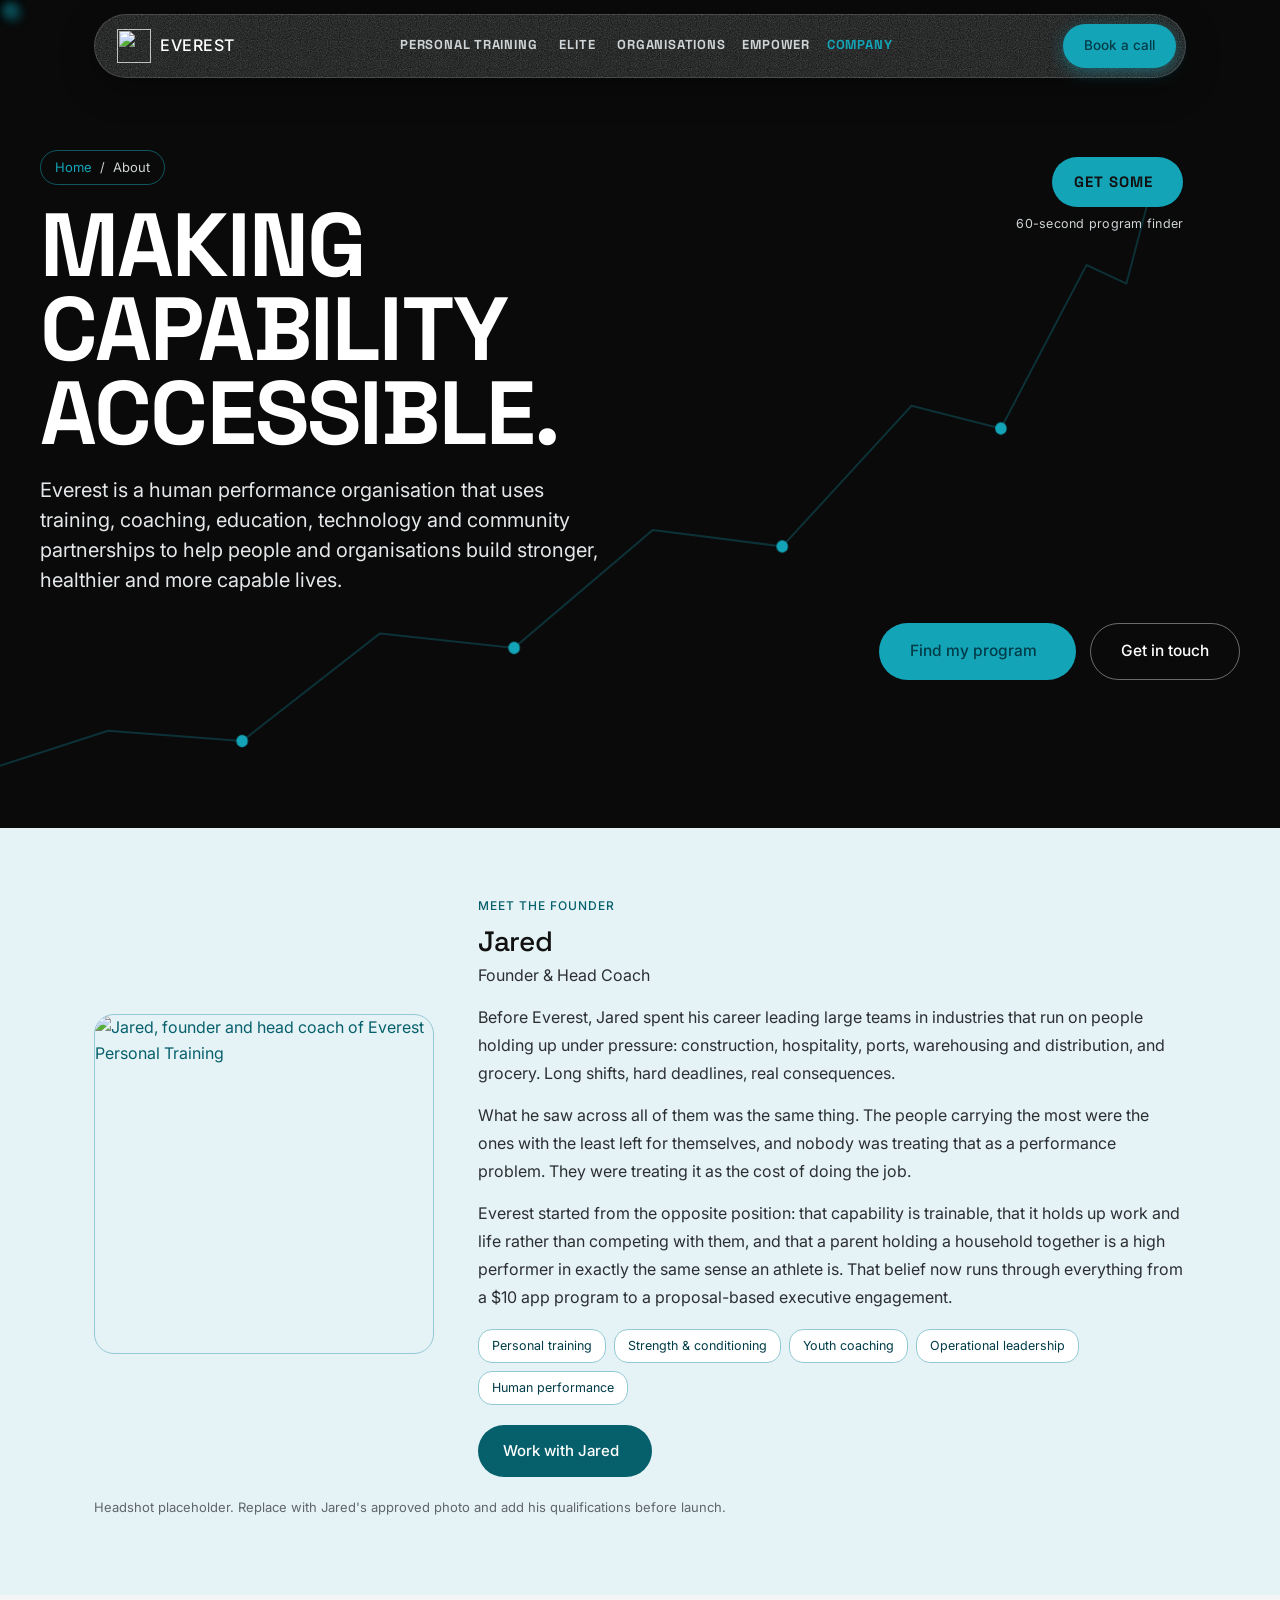
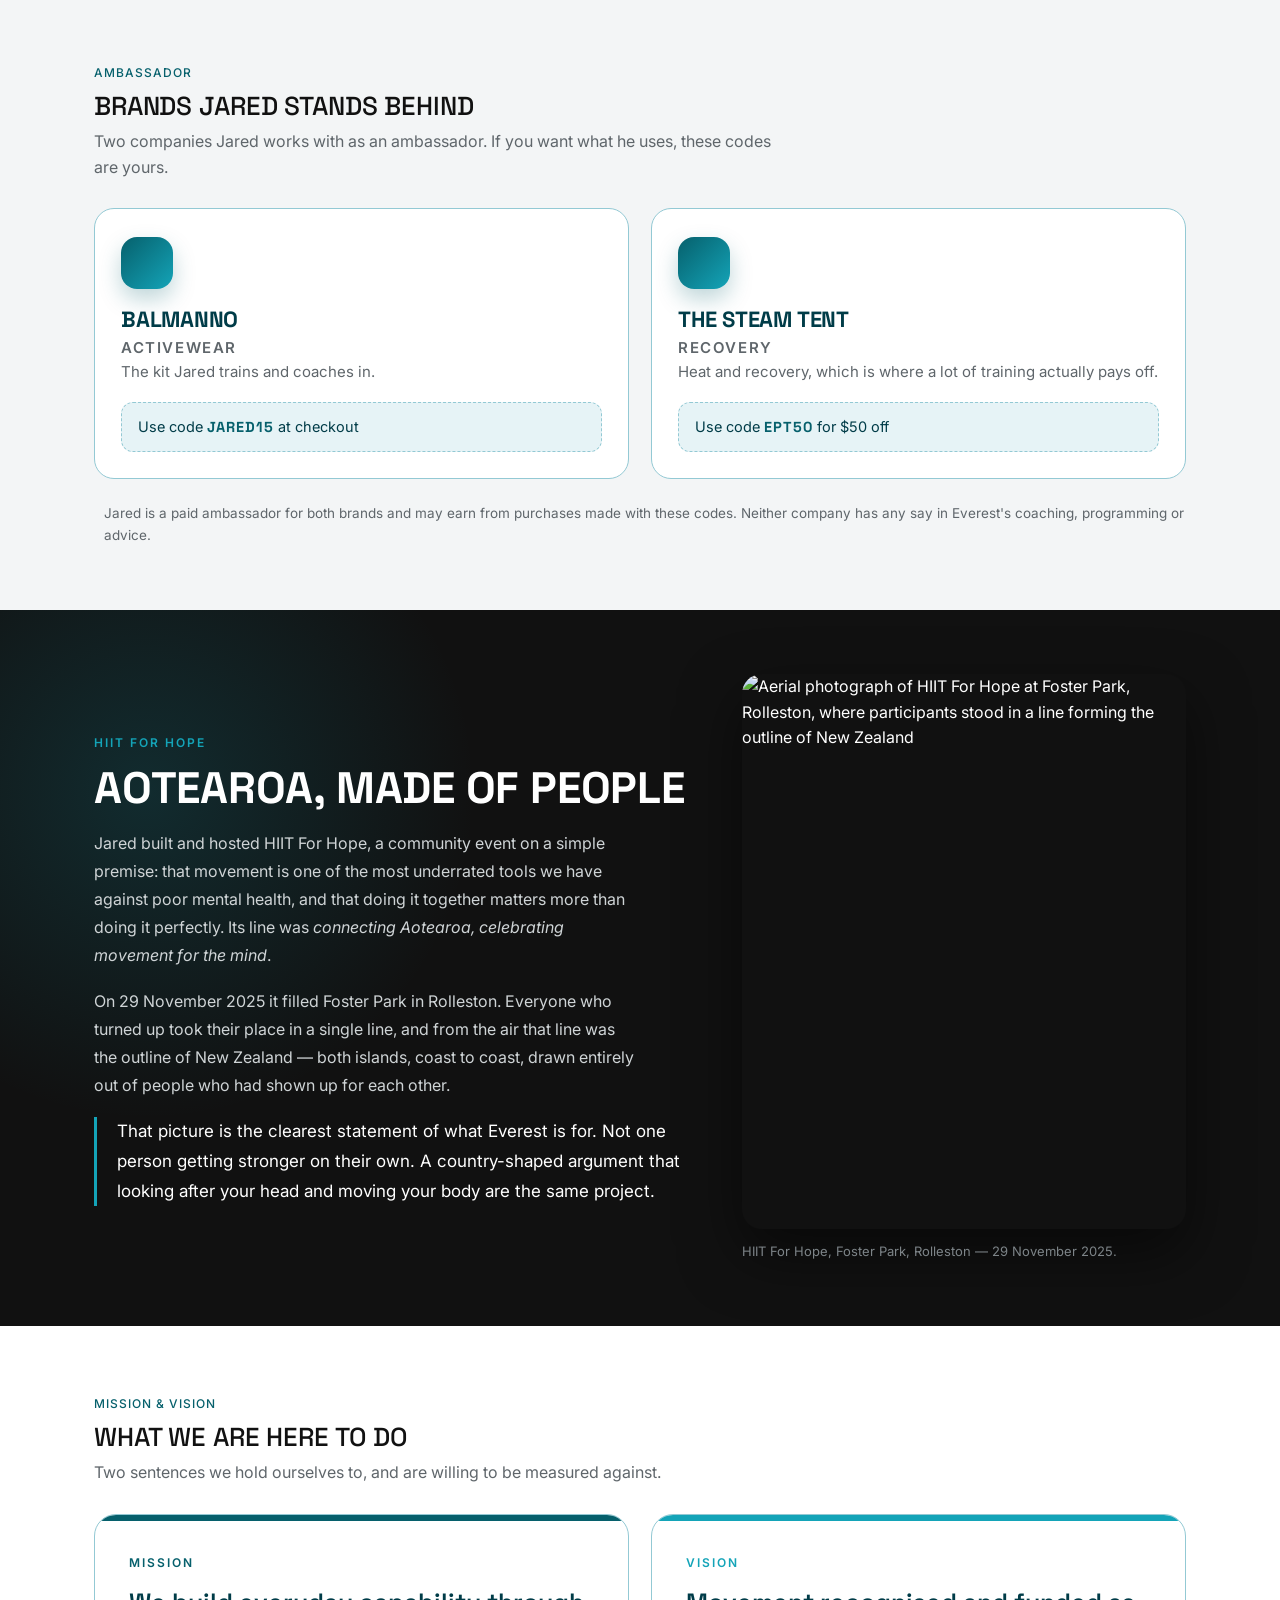
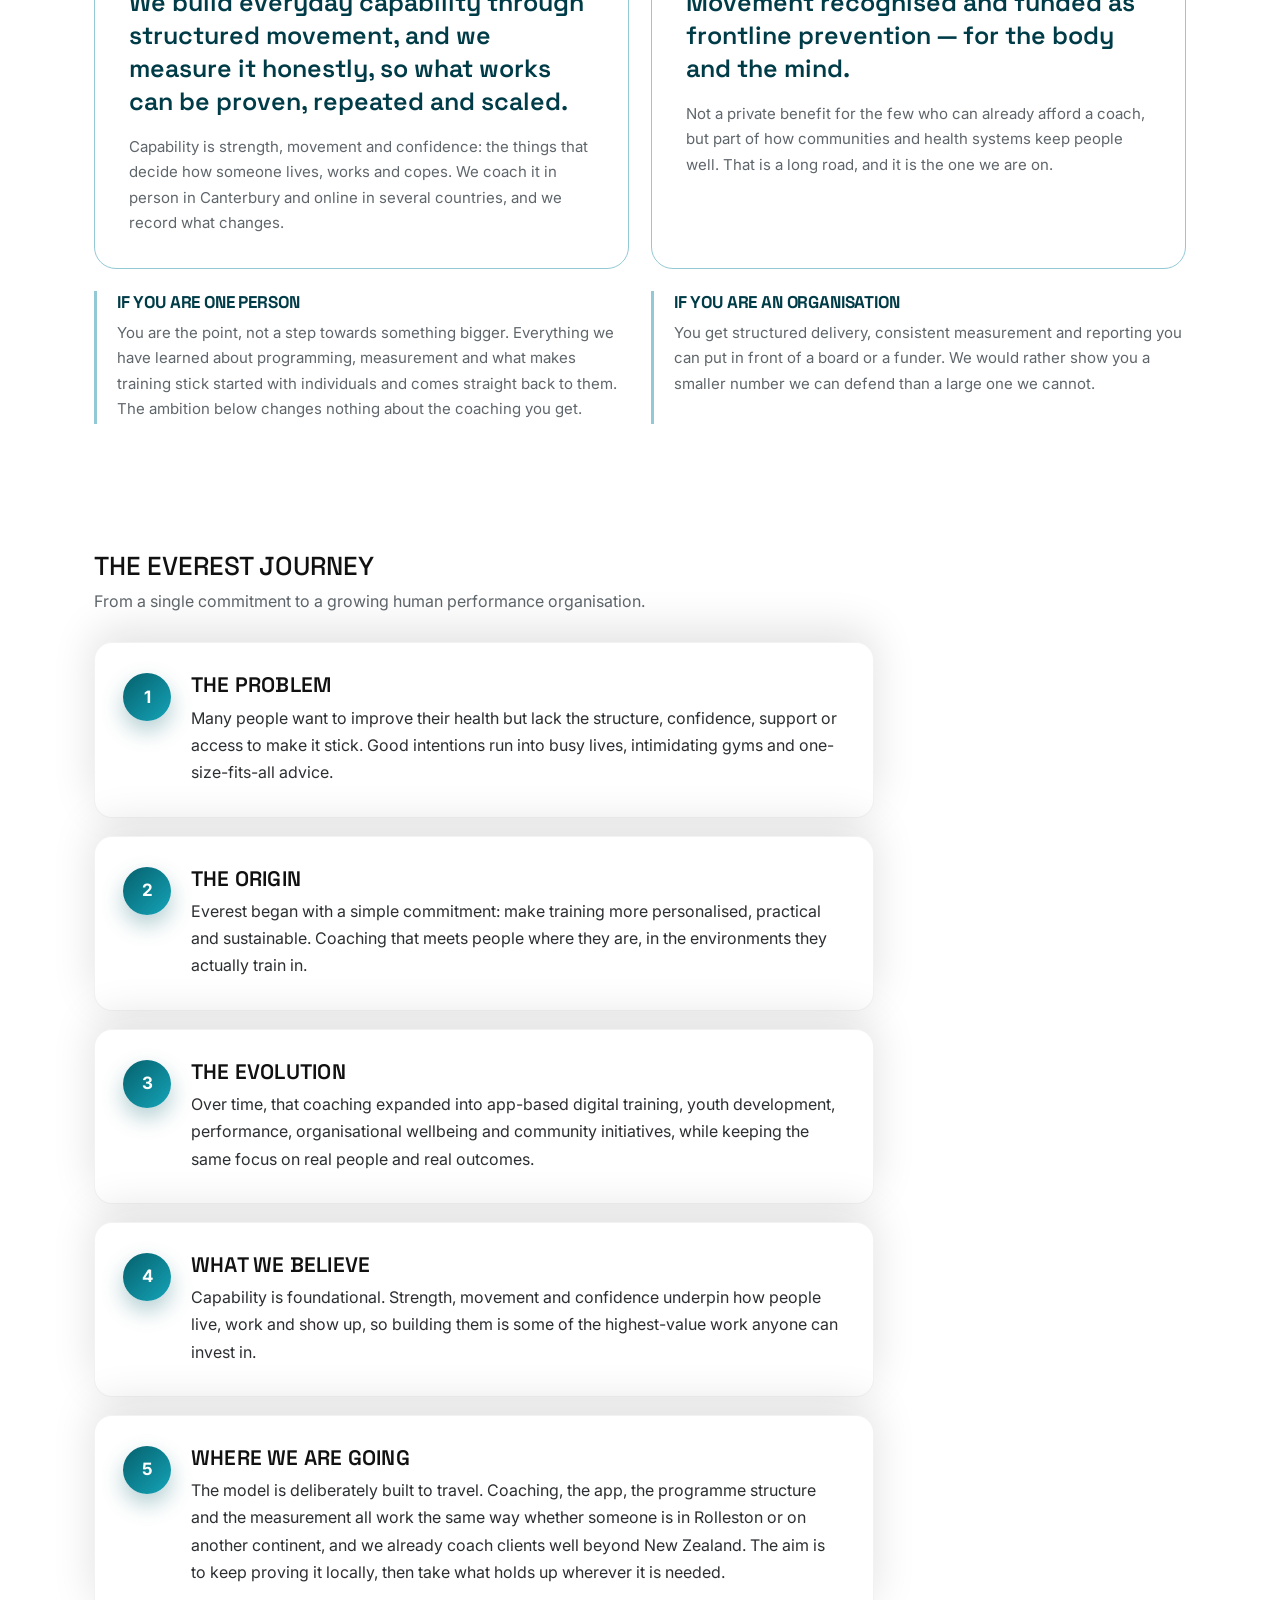
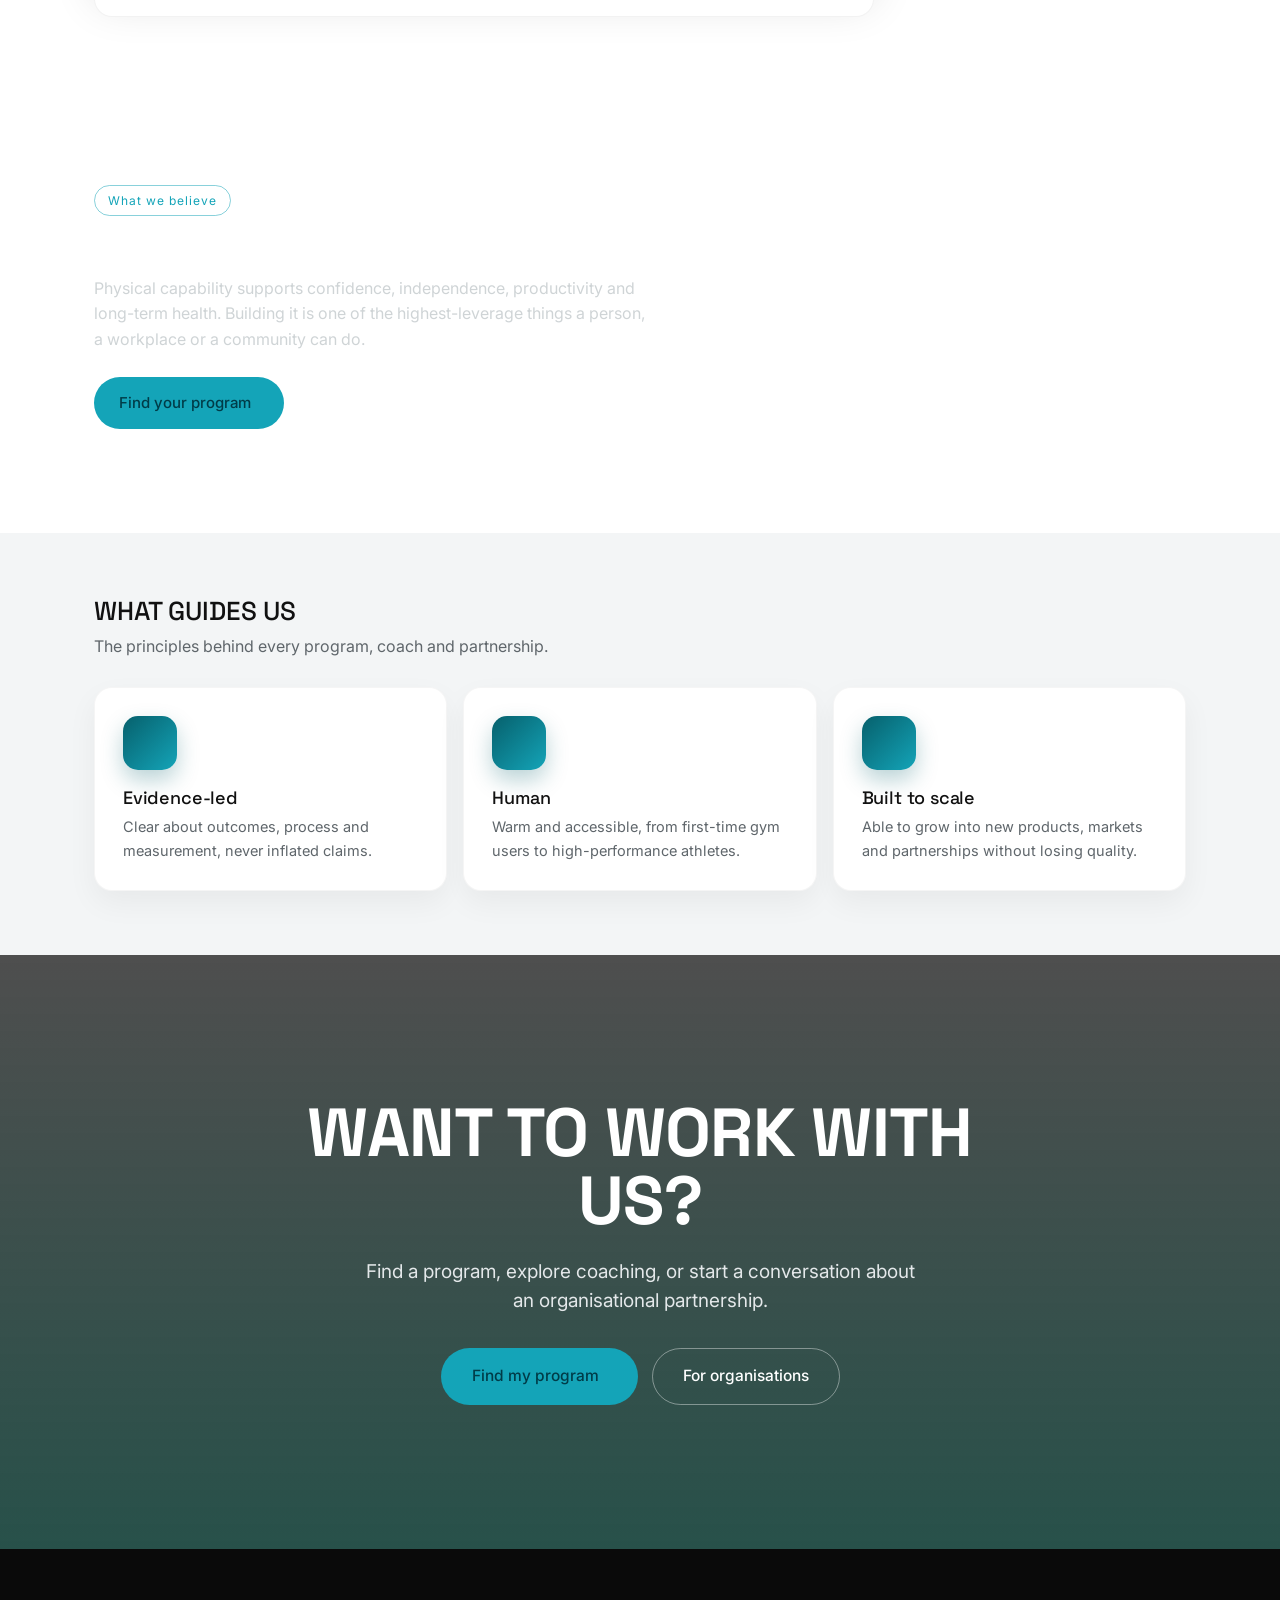
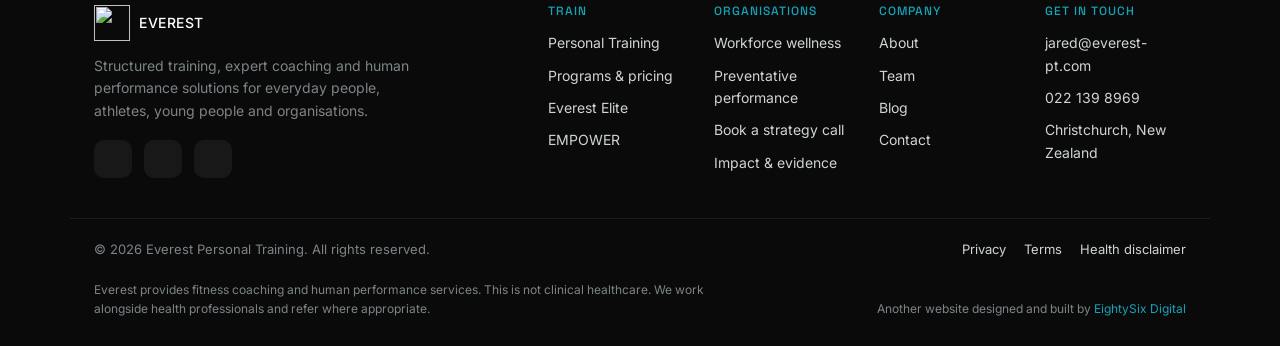
==== about/index.html @ dabec0a2 "Pre-launch SEO/AEO pass: static schema, blog in sitemap, one launch switch The blog was missing from" ====
<!DOCTYPE html>
<html lang="en-NZ">
<head>
  <meta charset="UTF-8" />
  <meta name="viewport" content="width=device-width, initial-scale=1.0" />
  <title>About Everest | Personal Training &amp; Coaching in Christchurch</title>
  <meta name="description" content="Our mission, vision and story. Everest builds everyday capability through movement, working towards movement recognised as frontline prevention." />
  <meta name="robots" content="noindex, nofollow" />
  <link rel="canonical" href="/about/" />
  <meta property="og:type" content="website" />
  <meta property="og:title" content="About Everest | Personal Training &amp; Coaching in Christchurch" />
  <meta property="og:description" content="Our mission, vision and story. Everest builds everyday capability through movement, working towards movement recognised as frontline prevention." />
  <meta property="og:image" content="/assets/img/og-default.jpg" />
  <link rel="preconnect" href="https://fonts.googleapis.com" />
  <link rel="preconnect" href="https://fonts.gstatic.com" crossorigin />
  <link href="https://fonts.googleapis.com/css2?family=Inter:wght@400;500;600&family=Space+Grotesk:wght@500;600;700&display=swap" rel="stylesheet" />
  <link rel="stylesheet" href="https://cdn.jsdelivr.net/npm/@tabler/icons-webfont@3/dist/tabler-icons.min.css" />
  <link rel="stylesheet" href="/css/styles.css" />
  <link rel="icon" href="/favicon-32.png" sizes="32x32" type="image/png" />
  <link rel="icon" href="/favicon-16.png" sizes="16x16" type="image/png" />
  <link rel="apple-touch-icon" href="/apple-touch-icon.png" />
</head>
<body>
  <div id="site-header"></div>

  <main>
    <section class="subhero">
      <div class="cine-bg" aria-hidden="true"></div>
      <div class="ascent" aria-hidden="true">
        <svg viewBox="0 0 1400 800" preserveAspectRatio="none">
          <path class="trail" pathLength="100" d="M0,748 L141,706 L282,716 L427,612 L568,626 L714,512 L850,528 L986,392 L1080,414 L1170,256 L1212,274 L1240,176" />
          <path class="trail-climb" pathLength="100" d="M0,748 L141,706 L282,716 L427,612 L568,626 L714,512 L850,528 L986,392 L1080,414 L1170,256 L1212,274 L1240,176" />
          <circle class="node" cx="282" cy="716" r="6" style="animation-delay:.9s" />
          <circle class="node" cx="568" cy="626" r="6" style="animation-delay:1.2s" />
          <circle class="node" cx="850" cy="528" r="6" style="animation-delay:1.5s" />
          <circle class="node" cx="1080" cy="414" r="6" style="animation-delay:1.8s" />
          <circle class="summit" cx="1240" cy="176" r="7" />
          <g class="climber">
            <g class="climber-scale">
              <circle class="climber-halo" cy="2" r="15" />
              <g class="climber-spin"><path class="kb-handle" d="M-5.5,0 A6.5,7.5 0 0 1 5.5,0" />
              <circle class="kb-body" cy="4.5" r="8.5" /></g>
            </g>
          </g>
        </svg>
      </div>
      <!-- Planted at the end of the ascent line. Sibling of .ascent, not a
           child: that div is aria-hidden and a link inside it would be
           keyboard-focusable but invisible to a screen reader. -->
      <a class="summit-cta" href="/programs/#quiz">
        <span class="summit-cta-pill">Get some <i class="ti ti-arrow-right" aria-hidden="true"></i></span>
        <span class="summit-cta-sub">60-second program finder</span>
      </a>
      <div class="rail">
        <nav class="crumbs" aria-label="Breadcrumb"><a href="/">Home</a> <span>/</span> About</nav>
        <h1>Making capability accessible.</h1>
        <p class="sub">Everest is a human performance organisation that uses training, coaching, education, technology and community partnerships to help people and organisations build stronger, healthier and more capable lives.</p>
        <div class="cine-actions">
          <a class="btn btn-accent" href="/programs/">Find my program <i class="ti ti-arrow-right" aria-hidden="true"></i></a>
          <a class="btn btn-ghost" href="/contact/">Get in touch</a>
        </div>
      </div>
    </section>

    <section class="section bg-mist">
      <div class="wrap">
        <div class="founder reveal">
          <div class="founder-photo">
            <img src="/assets/img/jared-v1.jpg" alt="Jared, founder and head coach of Everest Personal Training" loading="lazy" width="900" height="900" />
          </div>
          <div class="founder-body">
            <span class="eyebrow-2">MEET THE FOUNDER</span>
            <h2>Jared</h2>
            <p class="founder-role">Founder &amp; Head Coach</p>
            <p>Before Everest, Jared spent his career leading large teams in industries that run on people holding up under pressure: construction, hospitality, ports, warehousing and distribution, and grocery. Long shifts, hard deadlines, real consequences.</p>
            <p>What he saw across all of them was the same thing. The people carrying the most were the ones with the least left for themselves, and nobody was treating that as a performance problem. They were treating it as the cost of doing the job.</p>
            <p>Everest started from the opposite position: that capability is trainable, that it holds up work and life rather than competing with them, and that a parent holding a household together is a high performer in exactly the same sense an athlete is. That belief now runs through everything from a $10 app program to a proposal-based executive engagement.</p>
            <div class="founder-tags">
              <span>Personal training</span><span>Strength &amp; conditioning</span><span>Youth coaching</span><span>Operational leadership</span><span>Human performance</span>
            </div>
            <div style="margin-top:20px"><a class="btn btn-deep" href="/contact/?type=individual">Work with Jared <i class="ti ti-arrow-right" aria-hidden="true"></i></a></div>
          </div>
        </div>
        <p style="font-size:13px;color:var(--slate);margin-top:20px">Headshot placeholder. Replace with Jared's approved photo and add his qualifications before launch.</p>
      </div>
    </section>

    <!-- Ambassador partnerships. These are commercial relationships, so they
         are labelled as such in plain words rather than presented as neutral
         recommendations. Undisclosed affiliate promotion is misleading conduct
         under the Fair Trading Act and breaches the ASA advertising codes; the
         disclosure line below is not optional decoration.

         Brand URLs are left as TODO rather than guessed — linking a customer
         to the wrong company is worse than not linking at all. -->
    <section class="section amb-band" aria-labelledby="amb-h">
      <div class="wrap">
        <div class="intro">
          <span class="eyebrow-2">AMBASSADOR</span>
          <h2 class="h-caps" id="amb-h">Brands Jared stands behind</h2>
          <p>Two companies Jared works with as an ambassador. If you want what he uses, these codes are yours.</p>
        </div>
        <div class="amb-grid">
          <article class="amb-card">
            <span class="amb-icon"><i class="ti ti-shirt-sport" aria-hidden="true"></i></span>
            <h3>Balmanno</h3>
            <p class="amb-what">Activewear</p>
            <p>The kit Jared trains and coaches in.</p>
            <!-- TODO: add href once the Balmanno store URL is confirmed -->
            <p class="amb-code">Use code <strong>JARED15</strong> at checkout</p>
          </article>
          <article class="amb-card">
            <span class="amb-icon"><i class="ti ti-flame" aria-hidden="true"></i></span>
            <h3>The Steam Tent</h3>
            <p class="amb-what">Recovery</p>
            <p>Heat and recovery, which is where a lot of training actually pays off.</p>
            <!-- TODO: add href once The Steam Tent store URL is confirmed -->
            <p class="amb-code">Use code <strong>EPT50</strong> for $50 off</p>
          </article>
        </div>
        <p class="amb-note"><i class="ti ti-info-circle" aria-hidden="true"></i>
          Jared is a paid ambassador for both brands and may earn from purchases made with these codes.
          Neither company has any say in Everest's coaching, programming or advice.</p>
      </div>
    </section>

    <!-- HIIT For Hope. Jared's event, so it belongs here in the founder's
         story rather than on Impact, which is for measured programme outcomes.
         Deliberately carries no attendance or fundraising figures: the numbers
         exist in the post-event report and should be added from it, not
         estimated. A page that argues for defensible evidence cannot round up
         its own founder's story.

         Event sponsors are NOT listed here or anywhere else as organisations
         Everest has worked with — sponsoring an event is not a training
         relationship, and presenting it as one would be misleading. -->
    <section class="section hfh" aria-labelledby="hfh-h">
      <div class="wrap">
        <div class="hfh-grid">
          <div class="hfh-body">
            <span class="eyebrow-2">HIIT FOR HOPE</span>
            <h2 class="h-caps" id="hfh-h">Aotearoa, made of people</h2>
            <p>Jared built and hosted HIIT For Hope, a community event on a simple premise: that movement is one of the most underrated tools we have against poor mental health, and that doing it together matters more than doing it perfectly. Its line was <em>connecting Aotearoa, celebrating movement for the mind</em>.</p>
            <p>On 29 November 2025 it filled Foster Park in Rolleston. Everyone who turned up took their place in a single line, and from the air that line was the outline of New Zealand &mdash; both islands, coast to coast, drawn entirely out of people who had shown up for each other.</p>
            <p class="hfh-line">That picture is the clearest statement of what Everest is for. Not one person getting stronger on their own. A country-shaped argument that looking after your head and moving your body are the same project.</p>
          </div>
          <figure class="hfh-figure">
            <!-- The event's own poster, carrying the aerial shot plus the date
                 and place, so it works as a self-contained artefact. Resized
                 from a 2.2MB PNG to a 369KB JPEG; /assets/ is served immutable
                 so any replacement needs a new filename (-v2), not an
                 overwrite.
                 Consent: crowd photograph at a public event, shot from height
                 with no identifiable faces. Confirm publication rights before
                 launch. -->
            <img src="/assets/img/hiit-for-hope-nz-v1.jpg" alt="Aerial photograph of HIIT For Hope at Foster Park, Rolleston, where participants stood in a line forming the outline of New Zealand" loading="lazy" width="1080" height="1350" />
            <figcaption>HIIT For Hope, Foster Park, Rolleston &mdash; 29 November 2025.</figcaption>
          </figure>
        </div>
      </div>
    </section>

    <!-- Mission and vision. Written to be read two ways at once: by one person
         deciding whether to train with us, and by an organisation or funder
         deciding whether to back us. Neither is the afterthought, which is why
         both readings are stated openly rather than left to inference. -->
    <section class="section" aria-labelledby="mv-h">
      <div class="wrap">
        <div class="intro">
          <span class="eyebrow-2">MISSION &amp; VISION</span>
          <h2 class="h-caps" id="mv-h">What we are here to do</h2>
          <p>Two sentences we hold ourselves to, and are willing to be measured against.</p>
        </div>
        <div class="mv-grid">
          <div class="mv-card mv-mission reveal">
            <span class="mv-label">Mission</span>
            <p class="mv-statement">We build everyday capability through structured movement, and we measure it honestly, so what works can be proven, repeated and scaled.</p>
            <p class="mv-sub">Capability is strength, movement and confidence: the things that decide how someone lives, works and copes. We coach it in person in Canterbury and online in several countries, and we record what changes.</p>
          </div>
          <div class="mv-card mv-vision reveal">
            <span class="mv-label">Vision</span>
            <p class="mv-statement">Movement recognised and funded as frontline prevention &mdash; for the body and the mind.</p>
            <p class="mv-sub">Not a private benefit for the few who can already afford a coach, but part of how communities and health systems keep people well. That is a long road, and it is the one we are on.</p>
          </div>
        </div>
        <div class="mv-reads">
          <div class="mv-read">
            <h3>If you are one person</h3>
            <p>You are the point, not a step towards something bigger. Everything we have learned about programming, measurement and what makes training stick started with individuals and comes straight back to them. The ambition below changes nothing about the coaching you get.</p>
          </div>
          <div class="mv-read">
            <h3>If you are an organisation</h3>
            <p>You get structured delivery, consistent measurement and reporting you can put in front of a board or a funder. We would rather show you a smaller number we can defend than a large one we cannot.</p>
          </div>
        </div>
      </div>
    </section>

    <section class="section">
      <div class="wrap">
        <div class="intro">
          <h2 class="h-caps">The Everest journey</h2>
          <p>From a single commitment to a growing human performance organisation.</p>
        </div>
        <div class="story is-caps">
          <div class="story-item">
            <span class="story-num">1</span>
            <h3>The problem</h3>
            <p>Many people want to improve their health but lack the structure, confidence, support or access to make it stick. Good intentions run into busy lives, intimidating gyms and one-size-fits-all advice.</p>
          </div>
          <div class="story-item">
            <span class="story-num">2</span>
            <h3>The origin</h3>
            <p>Everest began with a simple commitment: make training more personalised, practical and sustainable. Coaching that meets people where they are, in the environments they actually train in.</p>
          </div>
          <div class="story-item">
            <span class="story-num">3</span>
            <h3>The evolution</h3>
            <p>Over time, that coaching expanded into app-based digital training, youth development, performance, organisational wellbeing and community initiatives, while keeping the same focus on real people and real outcomes.</p>
          </div>
          <div class="story-item">
            <span class="story-num">4</span>
            <h3>What we believe</h3>
            <p>Capability is foundational. Strength, movement and confidence underpin how people live, work and show up, so building them is some of the highest-value work anyone can invest in.</p>
          </div>
          <div class="story-item">
            <span class="story-num">5</span>
            <h3>Where we are going</h3>
            <p>The model is deliberately built to travel. Coaching, the app, the programme structure and the measurement all work the same way whether someone is in Rolleston or on another continent, and we already coach clients well beyond New Zealand. The aim is to keep proving it locally, then take what holds up wherever it is needed.</p>
          </div>
        </div>
      </div>
    </section>

    <section class="img-band parallax reveal" style="background-image:linear-gradient(rgba(4,52,44,.72),rgba(17,17,17,.82)),url('/assets/img/placeholder-horizontal.jpg')">
      <div class="wrap">
        <span class="eyebrow">What we believe</span>
        <h2 class="h-caps">Capability changes what's possible.</h2>
        <p>Physical capability supports confidence, independence, productivity and long-term health. Building it is one of the highest-leverage things a person, a workplace or a community can do.</p>
        <a class="btn btn-accent" href="/programs/">Find your program <i class="ti ti-arrow-right" aria-hidden="true"></i></a>
      </div>
    </section>

    <section class="section bg-cloud">
      <div class="wrap">
        <div class="intro">
          <h2 class="h-caps">What guides us</h2>
          <p>The principles behind every program, coach and partnership.</p>
        </div>
        <div class="feature-grid r-stagger">
          <div class="feature reveal"><span class="feature-icon"><i class="ti ti-target-arrow" aria-hidden="true"></i></span><h3>Evidence-led</h3><p>Clear about outcomes, process and measurement, never inflated claims.</p></div>
          <div class="feature reveal"><span class="feature-icon"><i class="ti ti-users" aria-hidden="true"></i></span><h3>Human</h3><p>Warm and accessible, from first-time gym users to high-performance athletes.</p></div>
          <div class="feature reveal"><span class="feature-icon"><i class="ti ti-stairs-up" aria-hidden="true"></i></span><h3>Built to scale</h3><p>Able to grow into new products, markets and partnerships without losing quality.</p></div>
        </div>
      </div>
    </section>

    <section class="closer">
      <div class="closer-bg" aria-hidden="true"></div>
      <div class="rail">
        <h2>Want to work with us?</h2>
        <p>Find a program, explore coaching, or start a conversation about an organisational partnership.</p>
        <div class="cine-actions">
          <a class="btn btn-accent" href="/programs/">Find my program <i class="ti ti-arrow-right" aria-hidden="true"></i></a>
          <a class="btn btn-ghost" href="/organisations/">For organisations</a>
        </div>
      </div>
    </section>
  </main>

  <div id="site-footer"></div>
  <div id="sticky-cta"></div>

  <script src="/js/layout.js" defer></script>
</body>
</html>
---- css/styles.css ----
/* Everest Personal Training - core styles */
:root {
  /* --- Brand palette (from the development brief) --- */
  --black: #111111;       /* Everest Black: primary text, dark sections */
  --white: #FFFFFF;       /* Everest White: main background */
  /* Teals sampled from the Everest Personal Training logo (Aug 2026), which
     runs deeper and bluer than the original brief's palette: hue ~187 rather
     than ~178. Deep Teal is the logo colour itself. Accent is that same hue
     lifted to 40% lightness — the logo teal is too dark to read on black, and
     the site leans heavily on dark sections. Accent clears 6.3:1 on #111111,
     comfortably past WCAG AA. */
  --teal-deep: #06606C;   /* Deep Teal: logo colour, buttons, links on light */
  --teal-accent: #14A4B8; /* Accent Teal: interactive states on dark */
  --mist: #E6F3F6;        /* Mist: soft backgrounds, cards */
  --slate: #5F666B;       /* Slate Grey: secondary text */
  --cloud: #F3F5F6;       /* Cloud Grey: section separation */

  /* --- Supporting tints (brand extension) ---
     Functional shades the headline palette omits, kept strictly in-family.
     Used for legible text/borders on dark and teal surfaces (the brief has
     no light-on-dark text colour, and Slate is too dark to read on black). */
  --black-deep: #0a0a0a;  /* footer, one step under Black */
  --teal-darkest: #003C48;/* logo shadow teal; text on accent-teal fills */
  --mist-line: #93C9D4;   /* hairline borders / labels on dark */
  --ink-on-dark: #cfd4d6; /* secondary/body text on dark sections */
  --teal-on-dark: #BDE0E8;/* captions/labels on teal-dark sections */
  --grey-muted: #7d8488;  /* footer text */

  /* --- Layout & type --- */
  --radius: 14px;
  --radius-pill: 30px;
  --maxw: 1140px;
  --hero-h: 92vh;         /* shared hero height so every page matches exactly */
  --font: 'Inter', system-ui, -apple-system, 'Segoe UI', Roboto, sans-serif;
  --display: 'Space Grotesk', 'Inter', system-ui, sans-serif;
}

* { box-sizing: border-box; }
html { scroll-behavior: smooth; scroll-padding-top: 96px; }
body {
  margin: 0;
  font-family: var(--font);
  color: var(--black);
  background: var(--white);
  line-height: 1.6;
  -webkit-font-smoothing: antialiased;
}
img { max-width: 100%; display: block; }
a { color: inherit; text-decoration: none; }
h1, h2, h3 { font-weight: 500; margin: 0; line-height: 1.12; }

.wrap { max-width: var(--maxw); margin: 0 auto; padding: 0 24px; }
.section { padding: 64px 0; }

/* buttons */
.btn {
  display: inline-flex; align-items: center; gap: 8px;
  font-size: 15px; font-weight: 500; padding: 13px 24px;
  border-radius: var(--radius-pill); border: 1px solid transparent; cursor: pointer;
  transition: transform .14s ease, background-color .15s ease, color .15s ease, box-shadow .15s ease, border-color .15s ease, opacity .12s ease;
}
.btn:hover { transform: translateY(-2px); }
.btn:active { transform: scale(.98); }
.btn-accent { background: var(--teal-accent); color: var(--teal-darkest); }
.btn-accent:hover { background: #13ada8; box-shadow: 0 8px 20px rgba(20,164,184,.4); }
.btn-deep { background: var(--teal-deep); color: #fff; }
.btn-deep:hover { background: #0a6f6d; box-shadow: 0 8px 20px rgba(6,96,108,.32); }
.btn-ghost { background: transparent; color: #fff; border-color: rgba(255,255,255,.4); }
.btn-ghost:hover { background: rgba(255,255,255,.12); border-color: rgba(255,255,255,.7); }
.btn-outline { background: transparent; color: var(--teal-deep); border-color: var(--teal-deep); }
.btn-outline:hover { background: var(--teal-deep); color: #fff; }

/* header - floating glassy pill */
.site-header {
  position: fixed; top: 14px; left: 0; right: 0; z-index: 50;
  width: calc(100% - 48px); max-width: 1092px; margin: 0 auto;
  display: flex; align-items: center; justify-content: space-between; gap: 16px;
  padding: 9px 9px 9px 22px;
  /* Dark glass rather than light. The logo's internal detail (mountain
     crevices, barbell ring centres) is dark negative space, not real
     transparency, so it can only sit backing-free on a dark ground. */
  background-color: rgba(14,16,16,.62);
  background-image: url("data:image/svg+xml,%3Csvg xmlns='http://www.w3.org/2000/svg' width='140' height='140'%3E%3Cfilter id='n'%3E%3CfeTurbulence type='fractalNoise' baseFrequency='0.9' numOctaves='2' stitchTiles='stitch'/%3E%3CfeColorMatrix type='saturate' values='0'/%3E%3C/filter%3E%3Crect width='100%25' height='100%25' filter='url(%23n)' opacity='0.35'/%3E%3C/svg%3E");
  backdrop-filter: blur(28px) saturate(160%);
  -webkit-backdrop-filter: blur(28px) saturate(160%);
  border: 1px solid rgba(255,255,255,.14);
  border-radius: 999px;
  box-shadow: 0 10px 34px rgba(0,0,0,.34);
}
@supports not ((backdrop-filter: blur(1px)) or (-webkit-backdrop-filter: blur(1px))) {
  .site-header { background: rgba(14,16,16,.95); }
}
.logo { display: flex; align-items: center; gap: 9px; font-weight: 500; letter-spacing: .5px; }
.site-header .logo { color: #fff; }
/* No backing plate — the logo sits directly on the dark glass, which is why
   the header had to go dark. Do not put this on a light surface without a
   light-background variant of the logo. */
.logo-mark { width: 34px; height: 34px; object-fit: contain; display: block; }
.site-footer .logo-mark { width: 36px; height: 36px; }
.legacy-logo-mark { width: 28px; height: 28px; border-radius: 8px; background: var(--teal-deep);
  display: flex; align-items: center; justify-content: center; color: #fff; font-size: 17px; }
/* Nav uses the display face in caps to match the hero headline. Slightly
   tighter gap and a touch of tracking, since caps read wider than sentence
   case and the seven items have to stay on one line. */
.nav { display: flex; gap: 17px; font-family: var(--display); font-size: 13px;
  font-weight: 700; text-transform: uppercase; letter-spacing: .06em; color: #fff; }
/* Light nav on the dark pill. Accent teal rather than deep teal for the
   active and hover state, since deep teal has too little contrast on dark. */
.nav a { color: var(--ink-on-dark); transition: color .12s ease; }
.nav a:hover, .nav a[aria-current="page"] { color: var(--teal-accent); }
.nav-toggle { color: #fff; }

/* ---- nav submenu ---- */
.nav-group { position: relative; display: flex; align-items: center; }
/* Buttons do not pick up the nav's casing and tracking reliably, so both are
   set explicitly here to match the sibling links. */
.nav-trigger { display: inline-flex; align-items: center; gap: 5px;
  background: none; border: 0; padding: 0; cursor: inherit;
  font: inherit; text-transform: uppercase; letter-spacing: inherit;
  color: var(--ink-on-dark); transition: color .12s ease; }
.nav-trigger i { font-size: 14px; transition: transform .18s ease; }
.nav-group.is-open .nav-trigger i { transform: rotate(180deg); }
.nav-trigger:hover, .nav-group.is-open .nav-trigger,
.nav-group.is-current .nav-trigger { color: var(--teal-accent); }
.nav-sub { position: absolute; top: calc(100% + 14px); left: 50%; transform: translateX(-50%) translateY(-6px);
  min-width: 290px; background: rgba(14,16,16,.97);
  backdrop-filter: blur(18px) saturate(180%); -webkit-backdrop-filter: blur(18px) saturate(180%);
  border: 1px solid rgba(255,255,255,.13); border-radius: 16px; padding: 8px;
  box-shadow: 0 18px 40px rgba(0,0,0,.45);
  opacity: 0; visibility: hidden; pointer-events: none;
  transition: opacity .16s ease, transform .16s ease, visibility .16s; z-index: 60; }
.nav-group.is-open .nav-sub { opacity: 1; visibility: visible; pointer-events: auto;
  transform: translateX(-50%) translateY(0); }
/* bridges the gap between trigger and panel so the pointer can travel down
   without the menu closing under it */
.nav-group.is-open::after { content: ''; position: absolute; top: 100%; left: 0; right: 0; height: 16px; }
.nav-sub a { display: block; padding: 11px 13px; border-radius: 10px;
  text-transform: none; letter-spacing: 0; font-weight: 500;
  transition: background-color .14s ease; }
.nav-sub a:hover, .nav-sub a:focus-visible { background: rgba(20,164,184,.13); }
.nav-sub .ns-label { display: block; font-family: var(--display); font-size: 14px;
  color: #fff; letter-spacing: .02em; }
.nav-sub a[aria-current="page"] .ns-label { color: var(--teal-accent); }
.nav-sub .ns-desc { display: block; font-family: var(--font); font-size: 12px;
  font-weight: 400; color: var(--grey-muted); margin-top: 3px; line-height: 1.45; }

/* Seven top-level items, the logo and the CTA share one pill. Between the
   mobile breakpoint and full width there is not quite room, so tighten
   rather than let the nav wrap or push the button out. */
@media (min-width: 921px) and (max-width: 1180px) {
  .nav { gap: 12px; font-size: 12px; letter-spacing: .03em; }
  .header-call { padding: 9px 16px; font-size: 12.5px; }
  .site-header { padding-left: 16px; }
}
/* the group name is a real button on desktop and a plain label on mobile */
.nav-group-label { display: none; }
/* In the mobile dropdown the submenu is always expanded — a menu inside a
   menu is needless friction on a phone. The group name still shows, as a
   heading, so the links underneath keep their context. */
@media (max-width: 920px) {
  .nav-group { display: block; }
  .nav-trigger { display: none; }
  .nav-group-label { display: block; padding: 14px 22px 6px; font-family: var(--font);
    font-size: 12px; font-weight: 600; letter-spacing: 1.6px; text-transform: uppercase;
    color: var(--teal-accent); }
  .nav-sub { position: static; transform: none; opacity: 1; visibility: visible;
    pointer-events: auto; min-width: 0; background: none; border: 0; padding: 0;
    box-shadow: none; backdrop-filter: none; -webkit-backdrop-filter: none; }
  .nav-sub a { padding: 10px 22px 10px 32px; border-radius: 0; }
  .nav-sub .ns-desc { display: none; }
}
.nav-cta { display: none; }
.header-cta { display: flex; align-items: center; gap: 12px; }
.header-call { padding: 10px 20px; font-size: 13.5px;
  box-shadow: 0 4px 16px rgba(20,164,184,.45); }
.header-call:hover { box-shadow: 0 7px 20px rgba(20,164,184,.6); transform: translateY(-1px);
  background: var(--teal-deep); color: #fff; }
.nav-toggle { display: none; background: none; border: 0; font-size: 24px; color: var(--black); }

/* hero */
.hero { position: relative; background: var(--black); color: #fff; overflow: hidden; }
.hero .wrap { padding-top: 158px; padding-bottom: 128px; position: relative; z-index: 2; }
.hero-ring { position: absolute; border: 1.5px solid rgba(20,164,184,.18); border-radius: 50%; z-index: 1; }
.hero-ring.r1 { width: 460px; height: 460px; right: -80px; top: -80px; }
.hero-ring.r2 { width: 260px; height: 260px; right: 60px; top: 90px; border-color: rgba(20,164,184,.28); }
.eyebrow { display: inline-block; font-size: 12px; letter-spacing: 1px; color: var(--teal-accent);
  border: 1px solid rgba(20,164,184,.5); padding: 5px 13px; border-radius: 22px; margin-bottom: 20px; }
.hero h1 { font-size: clamp(34px, 5vw, 52px); max-width: 640px; }
.hero h1 .accent { color: var(--teal-accent); }
.hero p { font-size: 17px; color: var(--ink-on-dark); max-width: 540px; margin: 18px 0 28px; }
.hero-actions { display: flex; gap: 12px; flex-wrap: wrap; }
.hero-video { position: relative; z-index: 2; margin-top: 36px; height: 160px; border-radius: var(--radius);
  background: rgba(255,255,255,.06); border: 1px solid rgba(255,255,255,.12);
  display: flex; align-items: center; justify-content: center; gap: 12px; cursor: pointer; }
.play { width: 52px; height: 52px; border-radius: 50%; background: var(--teal-accent);
  display: flex; align-items: center; justify-content: center; color: var(--teal-darkest); font-size: 22px; }
.hero-video span { color: var(--ink-on-dark); font-size: 14px; }

/* trust strip */
.trust { background: var(--cloud); }
.trust .wrap { display: flex; align-items: center; justify-content: space-between; flex-wrap: wrap;
  gap: 10px; padding-top: 16px; padding-bottom: 16px; }
.trust .label { font-size: 12px; letter-spacing: .5px; color: var(--slate); }
.trust ul { list-style: none; display: flex; gap: 20px; margin: 0; padding: 0; color: var(--grey-muted); font-size: 13px; }
.trust li { display: flex; align-items: center; gap: 6px; }
@media (max-width: 560px) {
  .trust .wrap { flex-direction: column; align-items: flex-start; gap: 14px; }
  .trust ul { display: grid; grid-template-columns: 1fr 1fr; gap: 12px 18px; width: 100%; }
}

/* pathways */
.section-head h2 { font-size: 24px; }
.section-head p { color: var(--slate); margin: 6px 0 0; font-size: 15px; }
.pathways { display: grid; grid-template-columns: repeat(3, 1fr); gap: 14px; margin-top: 24px; }
.pathway { border-radius: 16px; padding: 20px; background: var(--mist);
  transition: transform .18s ease, box-shadow .18s ease, background-color .18s ease; }
.pathway:hover, .pathway:focus-visible {
  transform: translateY(-4px); box-shadow: 0 14px 30px rgba(17,17,17,.10);
  background-color: #d6efec; outline: none; }
.pathway:hover .pathway-icon { background: var(--teal-darkest); }
.pathway.is-feature { background: var(--teal-accent); }
.pathway.is-feature:hover, .pathway.is-feature:focus-visible { background-color: var(--teal-deep); }
.pathway.is-feature:hover h3, .pathway.is-feature:hover p { color: #fff; }
.pathway.is-feature:hover .pathway-icon { background: var(--teal-darkest); color: var(--teal-accent); }
.pathway.is-feature p, .pathway.is-feature h3 { color: var(--teal-darkest); }
.pathway-icon { width: 40px; height: 40px; border-radius: 11px; background: var(--teal-deep);
  display: flex; align-items: center; justify-content: center; color: #fff; font-size: 20px; }
.pathway.is-youth .pathway-icon { background: var(--teal-deep); color: #fff; }
.pathway.is-feature .pathway-icon { background: var(--teal-darkest); color: var(--teal-accent); }
.pathway h3 { font-size: 15px; margin: 12px 0 3px; }
.pathway p { font-size: 13px; color: var(--slate); margin: 0; }

/* featured programs - stacking cards on page scroll */
.deck { margin-top: 8px; }
.deck-card {
  position: sticky; border-radius: 18px; padding: 28px;
  display: flex; flex-direction: column; justify-content: space-between;
  min-height: 260px; margin-bottom: 24px;
  box-shadow: 0 -12px 34px rgba(0,0,0,.14);
}
.deck-card:nth-child(1) { top: 90px; }
.deck-card:nth-child(2) { top: 112px; }
.deck-card:nth-child(3) { top: 134px; }
.deck-card:nth-child(4) { top: 156px; }
.deck-card .label { font-size: 12px; letter-spacing: 1px; opacity: .85; }
.deck-card h3 { font-size: 26px; margin: 12px 0 8px; }
.deck-card .desc { font-size: 14px; line-height: 1.55; max-width: 380px; margin: 0; }
.deck-foot { display: flex; align-items: center; justify-content: space-between; margin-top: 20px; }
.price { font-size: 28px; font-weight: 500; }
.price small { font-size: 13px; font-weight: 400; opacity: .7; }
.theme-dark { background: var(--black); color: #fff; }
.theme-dark .label { color: var(--teal-accent); }
.theme-teal { background: var(--teal-deep); color: #fff; }
.theme-teal .label { color: var(--mist-line); }
.theme-accent { background: var(--teal-accent); color: var(--teal-darkest); }
.theme-mist { background: var(--mist); color: var(--teal-darkest); border: 1px solid var(--mist-line); }

/* impact */
.impact { background: var(--black); color: #fff; }
.impact .eyebrow-2 { font-size: 12px; letter-spacing: 1px; color: var(--teal-accent); margin: 0 0 22px; }
.impact-grid { display: grid; grid-template-columns: repeat(4, 1fr); gap: 16px; }
.metric .num { font-size: 34px; font-weight: 500; color: var(--teal-accent); }
.metric .cap { font-size: 12.5px; color: var(--teal-on-dark); }

/* organisations */
.orgs { background: var(--mist); }
.orgs .wrap { display: flex; gap: 28px; align-items: center; flex-wrap: wrap; }
.orgs-copy { flex: 1; min-width: 260px; }
.orgs-copy .eyebrow-2 { font-size: 12px; letter-spacing: 1px; color: var(--teal-deep); font-weight: 500; }
.orgs-copy h2 { font-size: 24px; margin: 10px 0; }
.orgs-copy p { color: var(--slate); font-size: 15px; margin: 0; }
.orgs-grid { display: grid; grid-template-columns: 1fr 1fr; gap: 16px; min-width: 260px; flex: 1; }
.org-pill { background: #fff; border-radius: 14px; padding: 24px 22px; font-size: 15px; font-weight: 500; color: var(--slate); }
.org-pill i { color: var(--teal-deep); font-size: 30px; display: block; margin-bottom: 12px; }

/* final cta */
.final { background: var(--black); color: #fff; text-align: center; }
.final h2 { font-size: 28px; }
.final p { color: var(--ink-on-dark); font-size: 15px; margin: 10px 0 22px; }

/* footer */
.site-footer { background: var(--black-deep); color: var(--grey-muted); font-size: 14px; }
/* Crawlable link list written into the footer placeholder by tools/generate.js.
   layout.js replaces the whole element on load, so this is only ever seen by a
   crawler that does not run JS - and, for a moment, by a visitor on a slow
   connection. Styled to match the footer so that moment is not jarring. */
.pre-nav { display: flex; flex-wrap: wrap; gap: 8px 20px; max-width: 1092px; margin: 0 auto; padding: 48px 24px; background: var(--black-deep); font-size: 14px; }
.pre-nav a { color: var(--ink-on-dark); text-decoration: none; }
#site-footer:has(.pre-nav) { background: var(--black-deep); }
.site-footer a { color: var(--ink-on-dark); }
.site-footer a:hover { color: #fff; }
.footer-top { display: grid; grid-template-columns: 1.3fr 2fr; gap: 40px;
  padding-top: 56px; padding-bottom: 40px; }
.footer-brand .logo { color: #fff; margin-bottom: 14px; }
.footer-brand p { color: var(--grey-muted); font-size: 14px; max-width: 320px; margin: 0 0 18px; }
.footer-social { display: flex; gap: 12px; }
.footer-social a { width: 38px; height: 38px; border-radius: 10px; display: flex;
  align-items: center; justify-content: center; font-size: 19px;
  background: rgba(255,255,255,.06); color: var(--ink-on-dark); }
.footer-social a:hover { background: var(--teal-deep); color: #fff; }
.footer-cols { display: grid; grid-template-columns: repeat(4, 1fr); gap: 24px; }
.footer-col { display: flex; flex-direction: column; gap: 10px; }
.footer-col h3 { font-size: 12px; letter-spacing: 1px; text-transform: uppercase;
  color: var(--teal-accent); margin: 0 0 4px; font-weight: 500; }
.footer-col a, .footer-col .footer-meta { font-size: 14px; }
.footer-meta { color: var(--ink-on-dark); }
.footer-bottom { display: flex; justify-content: space-between; flex-wrap: wrap; gap: 12px;
  padding-top: 20px; padding-bottom: 20px; border-top: 1px solid rgba(255,255,255,.08); font-size: 13px; }
.footer-legal { display: flex; gap: 18px; }
.footer-note { padding-bottom: 28px; display: flex; justify-content: space-between;
  align-items: flex-end; gap: 24px; flex-wrap: wrap; }
.footer-note p { font-size: 12px; color: var(--grey-muted); margin: 0; max-width: 640px; line-height: 1.6; }
.footer-credit { font-size: 12px; color: var(--grey-muted); text-align: right; }
.footer-credit a { color: var(--teal-accent); transition: color .12s ease; }
.footer-credit a:hover { color: #E46A2C; }
@media (max-width: 560px) { .footer-credit { text-align: left; } }

/* responsive */
@media (max-width: 920px) {
  /* matches the dark header pill — a light dropdown would leave the light
     nav links invisible */
  .nav { position: absolute; top: calc(100% + 10px); left: 0; right: 0; flex-direction: column; gap: 0;
    background: rgba(14,16,16,.94); backdrop-filter: blur(18px) saturate(180%);
    -webkit-backdrop-filter: blur(18px) saturate(180%);
    border: 1px solid rgba(255,255,255,.13); border-radius: 18px; overflow: hidden;
    box-shadow: 0 12px 34px rgba(0,0,0,.4); padding: 6px 0; display: none; }
  .site-header.nav-open .nav { display: flex; }
  .nav a { padding: 12px 22px; font-size: 15px; }
  .nav-cta { display: block; margin: 10px 22px 12px; padding: 13px 18px; text-align: center;
    background: var(--teal-accent); color: var(--teal-darkest); font-weight: 500;
    border-radius: var(--radius-pill); }
  .header-call { display: none; }
  .nav-toggle { display: block; }
  .footer-top { grid-template-columns: 1fr; gap: 32px; }
  .pathways { grid-template-columns: 1fr 1fr; }
  .impact-grid { grid-template-columns: 1fr 1fr; }
}
@media (max-width: 560px) {
  .pathways { grid-template-columns: 1fr; }
  .orgs-grid { grid-template-columns: 1fr; }
  .footer-cols { grid-template-columns: 1fr 1fr; }
}

/* sticky mobile cta - removed */
.sticky-cta { display: none; }

/* respect reduced motion: drop the stacking pin */
@media (prefers-reduced-motion: reduce) {
  html { scroll-behavior: auto; }
  .deck-card { position: static; box-shadow: none; border: 1px solid rgba(0,0,0,.1); }
}

.visually-hidden { position: absolute; width: 1px; height: 1px; overflow: hidden; clip: rect(0 0 0 0); }

/* ============================================================
   Shared page components (inner pages)
   ============================================================ */

/* page hero (compact, for inner pages) */
.page-hero { background: var(--black); color: #fff; position: relative; overflow: hidden; }
.page-hero .wrap { padding-top: 150px; padding-bottom: 120px; position: relative; z-index: 2; }
.page-hero .eyebrow { margin-bottom: 16px; }
.page-hero h1 { font-size: clamp(30px, 4.5vw, 44px); max-width: 720px; }
.page-hero p { color: var(--ink-on-dark); font-size: 17px; max-width: 600px; margin: 16px 0 0; }
.page-hero .hero-ring { z-index: 1; }

/* breadcrumb - sits in the hero as the eyebrow pill */
.crumbs { display: inline-flex; align-items: center; gap: 8px; font-size: 13px;
  margin: 0 0 18px; padding: 6px 14px; border-radius: 22px;
  border: 1px solid rgba(20,164,184,.5); background: transparent; color: var(--ink-on-dark); }
.crumbs a { color: var(--teal-accent); }
.crumbs a:hover { color: #fff; }
.crumbs span { color: var(--ink-on-dark); }

/* generic prose */
.prose { max-width: 760px; }
.prose h2 { font-size: 24px; margin: 36px 0 12px; }
.prose h3 { font-size: 18px; margin: 28px 0 8px; }
.prose p, .prose li { font-size: 16px; color: #2c2f31; line-height: 1.75; }
.prose ul { padding-left: 20px; }
.prose li { margin: 6px 0; }
.prose .lede { font-size: 19px; color: var(--slate); line-height: 1.7; }

/* section intros */
.intro { max-width: 680px; margin-bottom: 28px; }
.intro h2 { font-size: 26px; }
.intro p { color: var(--slate); font-size: 16px; margin: 8px 0 0; }
.bg-cloud { background: var(--cloud); }
.bg-mist { background: var(--mist); }
.bg-dark { background: var(--black); color: #fff; }
.bg-dark h2 { color: #fff; }
.bg-dark p { color: var(--ink-on-dark); }

/* feature grid */
.feature-grid { display: grid; grid-template-columns: repeat(3, 1fr); gap: 16px; }
.feature-grid.cols-2 { grid-template-columns: repeat(2, 1fr); }

/* angled split: white content left, image on the right of a diagonal */
.train-split { position: relative; overflow: hidden; }
.train-split > .wrap { position: relative; z-index: 1; }
.train-split .intro, .train-split .tab-btns, .train-split .tab-panel { max-width: 560px; }
.train-media { position: absolute; top: 0; right: 0; bottom: 0; left: 48%; z-index: 0;
  background-image: url('/assets/img/placeholder-horizontal.jpg');
  background-size: cover; background-position: center;
  clip-path: polygon(42% 0, 100% 0, 100% 100%, 16% 100%); }
@media (max-width: 900px) { .train-media { display: none; } }
.feature { background: #fff; border: 1px solid rgba(0,0,0,.04); border-radius: 18px; padding: 28px;
  box-shadow: 0 12px 30px rgba(17,17,17,.05); }
.bg-cloud .feature, .bg-mist .feature { background: #fff; }
.feature-icon { width: 54px; height: 54px; border-radius: 15px;
  background: linear-gradient(135deg, var(--teal-deep), var(--teal-accent));
  display: flex; align-items: center; justify-content: center; color: #fff; font-size: 26px;
  box-shadow: 0 10px 22px rgba(6,96,108,.28); }
.feature h3 { font-size: 18px; margin: 18px 0 7px; }
.feature p { font-size: 14.5px; color: var(--slate); margin: 0; line-height: 1.6; }

/* program catalogue grid */
.catalogue { display: grid; grid-template-columns: repeat(3, 1fr); gap: 18px; }
.prog-card { background: #fff; border: 1px solid rgba(0,0,0,.1); border-radius: 16px; padding: 22px;
  display: flex; flex-direction: column; }
.prog-card.is-best { border: 2px solid var(--teal-accent); }
.prog-badge { align-self: flex-start; background: var(--teal-accent); color: var(--teal-darkest);
  font-size: 12px; font-weight: 500; padding: 4px 10px; border-radius: 16px; margin-bottom: 10px; }
.prog-card .label { font-size: 12px; color: var(--slate); letter-spacing: .5px; }
.prog-card h3 { font-size: 19px; margin: 6px 0 8px; }
.prog-card .desc { font-size: 14px; color: var(--slate); line-height: 1.6; margin: 0 0 16px; flex: 1; }
.prog-meta { display: flex; flex-wrap: wrap; gap: 6px; margin-bottom: 16px; }
.tag { font-size: 12px; background: var(--cloud); color: var(--slate); padding: 4px 9px; border-radius: 14px; }
.prog-foot { display: flex; align-items: center; justify-content: space-between; gap: 10px; }
.prog-foot .price { font-size: 24px; }
.prog-foot .price small { font-size: 12px; color: var(--slate); font-weight: 400; }

/* filter bar */
.filters { display: flex; flex-wrap: wrap; gap: 10px; margin-bottom: 24px; }
.filters select { font-family: inherit; font-size: 14px; padding: 10px 14px; border-radius: 10px;
  border: 1px solid rgba(0,0,0,.18); background: #fff; color: var(--black); cursor: pointer; }
.filters select:focus { outline: 2px solid var(--teal-accent); outline-offset: 1px; }

/* comparison table */
.compare { width: 100%; border-collapse: collapse; font-size: 14px; }
.compare th, .compare td { text-align: left; padding: 14px 16px; border-bottom: 1px solid rgba(0,0,0,.1); }
.compare thead th { font-size: 12px; letter-spacing: .5px; text-transform: uppercase; color: var(--slate); }
.compare td:first-child { color: var(--slate); }
.compare .yes { color: var(--teal-deep); }
.compare .col-feature { background: var(--mist); }

/* quiz */
.quiz { background: #fff; border: 1px solid rgba(0,0,0,.1); border-radius: 18px; padding: 28px; max-width: 720px; }
.quiz-step { margin-bottom: 22px; }
.quiz-step > p { font-weight: 500; margin: 0 0 12px; font-size: 15px; }
.quiz-options { display: flex; flex-wrap: wrap; gap: 10px; }
.quiz-opt { font-size: 14px; padding: 10px 16px; border-radius: 24px; border: 1px solid rgba(0,0,0,.18);
  background: #fff; cursor: pointer; transition: all .12s ease; }
.quiz-opt:hover { border-color: var(--teal-deep); }
.quiz-opt.selected { background: var(--teal-deep); color: #fff; border-color: var(--teal-deep); }
.quiz-result { margin-top: 8px; padding: 20px; border-radius: 14px; background: var(--mist); display: none; }
.quiz-result.show { display: block; }
.quiz-result h3 { font-size: 18px; margin: 0 0 6px; }
.quiz-result p { font-size: 14px; color: var(--slate); margin: 0 0 14px; }

/* team grid */
.team-grid { display: grid; grid-template-columns: repeat(3, 1fr); gap: 22px; }
.coach { border: 1px solid rgba(0,0,0,.05); border-radius: 18px; overflow: hidden; background: #fff;
  box-shadow: 0 12px 30px rgba(17,17,17,.05); }
.coach-photo { aspect-ratio: 4/5; object-fit: cover; width: 100%;
  background: linear-gradient(160deg, var(--teal-deep), var(--teal-darkest));
  display: flex; align-items: center; justify-content: center; color: #fff;
  font-family: var(--display); font-weight: 700; font-size: 46px; letter-spacing: 1px; }
.coach-body { padding: 22px; }
.coach-body h3 { font-family: var(--display); }
.coach-body h3 { font-size: 17px; margin: 0 0 2px; }
.coach-role { font-size: 13px; color: var(--teal-deep); margin: 0 0 10px; }
.coach-body p { font-size: 13.5px; color: var(--slate); margin: 0 0 6px; line-height: 1.6; }
.coach-quals { font-size: 12px; color: var(--slate); display: flex; flex-wrap: wrap; gap: 6px; margin-top: 10px; }

/* contact form */
.contact-grid { display: grid; grid-template-columns: 1.4fr 1fr; gap: 40px; align-items: start; }
.form-field { margin-bottom: 16px; }
.form-field label { display: block; font-size: 13px; font-weight: 500; margin-bottom: 6px; }
.form-field input, .form-field select, .form-field textarea {
  width: 100%; font-family: inherit; font-size: 15px; padding: 12px 14px; border-radius: 10px;
  border: 1px solid rgba(0,0,0,.18); background: #fff; color: var(--black); }
.form-field input:focus, .form-field select:focus, .form-field textarea:focus {
  outline: 2px solid var(--teal-accent); outline-offset: 1px; border-color: transparent; }
.form-field textarea { min-height: 120px; resize: vertical; }
.contact-form { background: #fff; border: 1px solid rgba(0,0,0,.05); border-radius: 18px;
  padding: 30px; box-shadow: 0 12px 30px rgba(17,17,17,.05); }
.contact-aside { background: var(--teal-darkest); color: #fff; border-radius: 18px; padding: 30px; align-self: start; }
.contact-aside h3 { font-family: var(--display); font-size: 19px; font-weight: 600; margin: 0 0 18px; }
.contact-aside p { font-size: 14px; color: var(--teal-on-dark); margin: 0 0 10px; }
.contact-aside a { color: var(--teal-accent); }
.contact-methods { list-style: none; padding: 0; margin: 0; display: grid; gap: 18px; }
.contact-method { display: flex; gap: 13px; align-items: flex-start; }
.contact-method i { color: var(--teal-accent); font-size: 22px; flex: 0 0 auto; margin-top: 2px; }
.contact-method span { font-family: var(--font); font-size: 14px; color: #fff; line-height: 1.55; }
.contact-method .sub { color: var(--teal-on-dark); }

/* stat band */
.stat-band { display: grid; grid-template-columns: repeat(4, 1fr); gap: 16px; }
.stat-band .metric .num { color: var(--teal-accent); }

/* cta band */
.cta-band { text-align: center; }
.cta-band h2 { font-size: 28px; }
.cta-band p { color: var(--ink-on-dark); margin: 10px auto 22px; max-width: 540px; }

/* case studies */
.case { border: 1px solid rgba(0,0,0,.1); border-radius: 16px; padding: 22px; background: #fff; margin-bottom: 14px; }
.case summary { cursor: pointer; font-weight: 500; font-size: 16px; list-style: none; display: flex;
  justify-content: space-between; align-items: center; }
.case summary::-webkit-details-marker { display: none; }
.case[open] summary { margin-bottom: 14px; }
.case .case-meta { font-size: 13px; color: var(--teal-deep); margin-top: 4px; }

/* evidence hierarchy (impact page) */
.evidence-grid { display: grid; grid-template-columns: 1fr 1fr; gap: 14px; }
.evidence-tier { display: flex; gap: 14px; align-items: flex-start;
  background: #fff; border: 1px solid rgba(0,0,0,.08); border-radius: 14px; padding: 18px 20px; }
.evidence-tier .rank { flex: 0 0 auto; width: 34px; height: 34px; border-radius: 50%;
  background: var(--mist); color: var(--teal-deep); border: 2px solid var(--teal-accent);
  display: flex; align-items: center; justify-content: center; font-weight: 500; font-size: 14px; }
.evidence-tier h3 { font-size: 16px; margin: 5px 0 5px; }
.evidence-tier p { font-size: 14px; color: var(--slate); margin: 0; line-height: 1.55; }
.evidence-callout { display: flex; gap: 14px; align-items: flex-start;
  background: var(--mist); border: 1px solid var(--mist-line); border-radius: 14px; padding: 20px; margin-top: 16px; }
.evidence-callout i { color: var(--teal-deep); font-size: 24px; flex: 0 0 auto; }
.evidence-callout p { margin: 0; font-size: 14.5px; color: var(--teal-darkest); line-height: 1.6; }
@media (max-width: 720px) { .evidence-grid { grid-template-columns: 1fr; } }

/* image split (image + text) */
.split { display: grid; grid-template-columns: 1fr 1fr; gap: 48px; align-items: center; }
.split.reverse .split-media { order: 2; }
.split-media { border-radius: 18px; overflow: hidden; aspect-ratio: 4/3; box-shadow: 0 24px 50px rgba(17,17,17,.16); }
.split-media.tall { aspect-ratio: 3/4; }
.split-media img { width: 100%; height: 100%; object-fit: cover; display: block; }
.split-body .eyebrow-2 { font-size: 12px; letter-spacing: 1px; color: var(--teal-deep); font-weight: 500; }
.split-body h2 { font-size: 28px; margin: 8px 0 0; }
.split-body p { color: var(--slate); font-size: 16px; line-height: 1.75; margin: 14px 0 0; }
.check-list { list-style: none; padding: 0; margin: 18px 0 0; display: grid; gap: 10px; }
.check-list li { display: flex; align-items: flex-start; gap: 10px; font-size: 15px; color: #2c2f31; line-height: 1.5; }
.check-list li i { color: var(--teal-deep); font-size: 20px; flex: 0 0 auto; margin-top: 1px; }

.split.text-sticky { align-items: start; }
.split.text-sticky .split-body { position: sticky; top: 104px; }
@media (max-width: 820px) {
  .split { grid-template-columns: 1fr; gap: 26px; }
  .split.reverse .split-media { order: 0; }
  .split.text-sticky .split-body { position: static; }
}

/* full-width image band with gradient overlay + parallax */
.img-band { position: relative; padding: 104px 0; color: #fff; background-size: cover;
  background-position: center; background-repeat: no-repeat; }
.img-band h2 { color: #fff; font-size: 30px; }
.img-band p { color: var(--ink-on-dark); max-width: 560px; margin: 12px 0 24px; }
.img-band .eyebrow { margin-bottom: 14px; }
@media (min-width: 821px) { .img-band.parallax { background-attachment: fixed; } }

/* scroll reveal */
.reveal { opacity: 0; transform: translateY(26px); transition: opacity .7s ease, transform .7s ease; }
.reveal.is-visible { opacity: 1; transform: none; }
@media (prefers-reduced-motion: reduce) { .reveal { opacity: 1; transform: none; transition: none; } }

/* steps (how it works) — connected journey */
.steps { display: grid; grid-template-columns: repeat(4, 1fr); gap: 16px; position: relative; }
.step { background: #fff; border: 1px solid rgba(0,0,0,.06); border-radius: 18px; padding: 26px;
  box-shadow: 0 12px 30px rgba(17,17,17,.05);
  transition: transform .18s ease, box-shadow .18s ease, border-color .18s ease; }
.step:hover { transform: translateY(-4px); box-shadow: 0 16px 34px rgba(17,17,17,.10); border-color: var(--teal-accent); }
.step-num { display: inline-flex; align-items: center; justify-content: center; width: 54px; height: 54px;
  border-radius: 50%; background: linear-gradient(135deg, var(--teal-deep), var(--teal-accent));
  color: #fff; font-weight: 600; font-size: 20px; box-shadow: 0 10px 22px rgba(6,96,108,.32); }
/* connecting line threads the number nodes on desktop (sits behind the cards) */
@media (min-width: 921px) {
  .steps::before { content: ''; position: absolute; z-index: 0; top: 53px; left: 12%; right: 12%;
    height: 3px; border-radius: 3px;
    background: linear-gradient(90deg, var(--teal-accent), rgba(20,164,184,.28)); }
  .steps .step { position: relative; z-index: 1; }
}
.step h3 { font-size: 16px; margin: 16px 0 6px; }
.step p { font-size: 14px; color: var(--slate); margin: 0; line-height: 1.6; }

/* tabs */
.tab-btns { display: inline-flex; gap: 6px; background: var(--cloud); padding: 6px;
  border-radius: var(--radius-pill); margin-bottom: 20px; flex-wrap: wrap; }
.tab-btn { display: inline-flex; align-items: center; gap: 8px; font-family: inherit;
  font-size: 14px; font-weight: 500; padding: 10px 18px; border: 0; border-radius: var(--radius-pill);
  background: transparent; color: var(--slate); cursor: pointer; transition: all .15s ease; }
.tab-btn:hover { color: var(--teal-deep); }
.tab-btn.is-active { background: var(--teal-deep); color: #fff; }
.tab-panel { max-width: 720px; }
.tab-panel h3 { font-size: 20px; margin: 0 0 8px; }
.tab-panel p { font-size: 16px; color: var(--slate); line-height: 1.7; margin: 0; }

/* testimonials */
.testimonials { display: grid; grid-template-columns: repeat(3, 1fr); gap: 16px; }
.testimonial { position: relative; overflow: hidden; background: #fff; border: 1px solid rgba(0,0,0,.05);
  border-left: 3px solid var(--teal-accent); border-radius: 16px;
  padding: 28px 26px; margin: 0; box-shadow: 0 12px 30px rgba(17,17,17,.05);
  transition: transform .18s ease, box-shadow .18s ease; }
.testimonial:hover { transform: translateY(-4px); box-shadow: 0 18px 40px rgba(17,17,17,.12); }
.testimonial::before { content: '\201C'; position: absolute; right: 16px; bottom: -42px;
  font-family: Georgia, 'Times New Roman', serif; font-size: 150px; line-height: 1;
  color: rgba(6,96,108,.06); pointer-events: none; }
.testimonial > i { position: relative; z-index: 1; color: var(--teal-accent); font-size: 30px; }
.testimonial blockquote { position: relative; z-index: 1; margin: 12px 0 16px; font-size: 16px; line-height: 1.65; color: #2c2f31; }
.testimonial figcaption { font-size: 13px; color: var(--teal-deep); font-weight: 500; }

/* faq */
.faq-item { background: #fff; border: 1px solid rgba(0,0,0,.1); border-radius: 12px;
  padding: 4px 20px; margin-bottom: 10px; }
.faq-item summary { cursor: pointer; list-style: none; display: flex; justify-content: space-between;
  align-items: center; gap: 16px; padding: 16px 0; font-size: 16px; font-weight: 500; }
.faq-item summary::-webkit-details-marker { display: none; }
.faq-item summary i { color: var(--teal-deep); font-size: 20px; transition: transform .2s ease; flex: 0 0 auto; }
.faq-item[open] summary i { transform: rotate(45deg); }
.faq-item p { margin: 0 0 16px; font-size: 15px; color: var(--slate); line-height: 1.7; }

@media (max-width: 920px) { .steps { grid-template-columns: 1fr 1fr; } .testimonials { grid-template-columns: 1fr; } }
@media (max-width: 560px) { .steps { grid-template-columns: 1fr; } }

/* card hover effects (service pages) */
.feature, .prog-card, .coach, .evidence-tier {
  transition: transform .18s ease, box-shadow .18s ease, border-color .18s ease; }
.feature:hover, .prog-card:hover, .coach:hover, .evidence-tier:hover {
  transform: translateY(-4px); box-shadow: 0 16px 34px rgba(17,17,17,.10); }
.feature:hover, .coach:hover, .evidence-tier:hover { border-color: var(--teal-accent); }

/* story steps (about page) — stack as you scroll */
.story { position: relative; max-width: 780px; margin-top: 8px; display: flex; flex-direction: column; gap: 18px; }
.story-item { position: sticky; padding: 30px 32px 30px 96px; background: #fff;
  border: 1px solid rgba(0,0,0,.05); border-radius: 18px; box-shadow: 0 -12px 44px rgba(17,17,17,.12); }
.story-item:nth-child(1) { top: 120px; }
.story-item:nth-child(2) { top: 138px; }
.story-item:nth-child(3) { top: 156px; }
.story-item:nth-child(4) { top: 174px; }
.story-item:nth-child(5) { top: 192px; }
.story-num { position: absolute; left: 28px; top: 30px; width: 48px; height: 48px; border-radius: 50%;
  background: linear-gradient(135deg, var(--teal-deep), var(--teal-accent)); color: #fff;
  display: flex; align-items: center; justify-content: center; font-weight: 700; font-size: 17px; z-index: 1;
  box-shadow: 0 10px 22px rgba(6,96,108,.3); }
.story-item h3 { font-family: var(--display); font-size: 21px; font-weight: 600; margin: 0 0 8px; }
.story-item p { font-size: 16px; color: #2c2f31; line-height: 1.7; margin: 0; }
@media (max-width: 720px) {
  .story-item { position: static; padding-left: 86px; box-shadow: 0 12px 30px rgba(17,17,17,.06); }
}
@media (prefers-reduced-motion: reduce) {
  .story-item { position: static; box-shadow: 0 12px 30px rgba(17,17,17,.06); }
}

/* founder expertise chips */
.founder-tags { display: flex; flex-wrap: wrap; gap: 8px; margin-top: 18px; }
.founder-tags span { font-family: var(--font); font-size: 12.5px; color: var(--teal-darkest);
  background: #fff; border: 1px solid var(--mist-line); border-radius: 14px; padding: 6px 13px; }

/* founder section */
.founder { display: grid; grid-template-columns: 340px 1fr; gap: 44px; align-items: center; }
/* square, matching the headshot. At 4/5 a square source lost ten percent
   off each side to the cover crop, which clipped his elbows. */
.founder-photo { aspect-ratio: 1/1; border-radius: 20px; overflow: hidden; background: var(--mist);
  display: flex; flex-direction: column; align-items: center; justify-content: center;
  color: var(--teal-deep); border: 1px solid var(--mist-line); }
.founder-photo img { width: 100%; height: 100%; object-fit: cover; }
.founder-photo .ph-icon { font-size: 64px; }
.founder-photo .ph-label { font-size: 12px; color: var(--slate); margin-top: 8px; }
.founder-body .eyebrow-2 { font-size: 12px; letter-spacing: 1px; color: var(--teal-deep); font-weight: 500; }
.founder-body h2 { font-size: 28px; margin: 8px 0 4px; }
.founder-role { color: var(--slate); font-size: 15px; margin: 0 0 16px; }
.founder-body p { font-size: 16px; color: #2c2f31; line-height: 1.75; margin: 0 0 14px; }
.founder-quote { border-left: 3px solid var(--teal-accent); padding: 4px 0 4px 18px; margin: 18px 0 0;
  font-size: 18px; color: var(--teal-darkest); line-height: 1.6; }

@media (max-width: 920px) {
  .feature-grid, .catalogue, .team-grid { grid-template-columns: 1fr 1fr; }
  .contact-grid { grid-template-columns: 1fr; }
  .stat-band { grid-template-columns: 1fr 1fr; }
  .founder { grid-template-columns: 1fr; gap: 28px; }
  .founder-photo { max-width: 320px; }
}
@media (max-width: 560px) {
  .feature-grid, .catalogue, .team-grid { grid-template-columns: 1fr; }
}

/* ============================================================
   HOMEPAGE REDESIGN v2 — full-bleed, image-led, cinematic
   Refs: Exos (authority + scale), SpaceX / Boring Co (restraint),
   The Body Coach (accessibility), Lift Club (character).
   Principle: every major block is full width; imagery carries the
   brand, copy provides proof and direction. Content sits on a wide
   rail; backgrounds and images bleed edge to edge.
   ============================================================ */

/* display type: heavier, tighter, more presence than Inter body */
h1, h2, h3, .display { font-family: var(--display); letter-spacing: -0.01em; }

/* wide content rail inside full-bleed sections */
.rail { max-width: 1280px; margin: 0 auto; padding: 0 40px; width: 100%; }
@media (max-width: 700px) { .rail { padding: 0 22px; } }

/* ascent-line brand device — the route to the summit.
   The line reads as a climb up Everest: base camp bottom-left, four camps
   (the .node markers) where the route levels off, then the final summit push.
   A climber dot repeatedly ascends the route, drawing the climbed portion
   behind it, as a figure for a client's progress toward their own summit.

   NOTE: the route geometry lives in TWO places — the `d` attribute on
   .trail / .trail-climb in each page's SVG, and the `offset-path` below that
   the climber follows. If you change the shape, update BOTH or the dot will
   drift off the line. */
.ascent { position: absolute; inset: 0; z-index: 1; pointer-events: none; overflow: hidden; }
.ascent svg { position: absolute; left: -2%; bottom: 0; width: 104%; height: 100%; }

/* the full route, drawn once on load and then left as a faint guide */
.ascent .trail { fill: none; stroke: var(--teal-accent); stroke-width: 2; opacity: .26;
  stroke-linecap: round; stroke-linejoin: round;
  stroke-dasharray: 100; stroke-dashoffset: 100; animation: ascend 1.6s ease forwards; }

/* the climbed portion, redrawn on each ascent */
.ascent .trail-climb { fill: none; stroke: var(--teal-accent); stroke-width: 2.5; opacity: 0;
  stroke-linecap: round; stroke-linejoin: round;
  stroke-dasharray: 100; stroke-dashoffset: 100;
  animation: climbTrail 7s ease-in-out 1.6s infinite; }

/* camp markers along the route */
.ascent .node { fill: var(--teal-accent); opacity: 0; animation: nodeIn .5s ease forwards; }

/* the summit, which lifts as the climber arrives */
.ascent .summit { fill: var(--teal-accent); opacity: 0;
  animation: nodeIn .5s ease 1.4s forwards, summitReached 7s ease-in-out 1.6s infinite; }

/* the climber — keyframe percentages match .trail-climb so the dot stays
   at the head of the drawn line */
/* This path must stay byte-identical to the two <path d> values in the page
   markup. It is the same route scaled to 94% on x so the summit clears the
   right edge with room for the CTA to sit over the end of it. */
.ascent .climber { offset-path: path("M0,748 L141,706 L282,716 L427,612 L568,626 L714,512 L850,528 L986,392 L1080,414 L1170,256 L1212,274 L1240,176");
  offset-rotate: 0deg; offset-distance: 0%; opacity: 0;
  animation: climb 7s ease-in-out 1.6s infinite; }
/* the kettlebell itself. Drawn centred on 0,0 so the motion path positions it
   by its middle. .climber-scale is counter-scaled by js/layout.js — the SVG is
   stretched (preserveAspectRatio="none") so the route always spans the hero,
   and without that correction the kettlebell squashes badly on narrow screens. */
/* The kettlebell turns on a vertical axis as it climbs — a horizontal spin,
   as if you were walking around it. Done as an animated scaleX rather than a
   CSS 3D rotateY: 3D transforms inside SVG are unreliable across browsers,
   and squashing to near-zero width and back out reads as the same rotation
   while working everywhere. transform-box keeps the pivot on the shape. */
.ascent .climber-spin { transform-box: fill-box; transform-origin: 50% 50%;
  animation: kbSpin 5.5s ease-in-out infinite; }
@keyframes kbSpin {
  0%   { transform: scaleX(1); }
  25%  { transform: scaleX(.06); }
  50%  { transform: scaleX(-1); }
  75%  { transform: scaleX(.06); }
  100% { transform: scaleX(1); }
}
@media (prefers-reduced-motion: reduce) { .ascent .climber-spin { animation: none; } }
.ascent .kb-body { fill: var(--teal-accent); }
.ascent .kb-handle { fill: none; stroke: var(--teal-accent); stroke-width: 3;
  stroke-linecap: round; }
.ascent .climber-halo { fill: var(--teal-accent); opacity: .2; }

@keyframes ascend { to { stroke-dashoffset: 0; } }
@keyframes nodeIn { to { opacity: 1; } }

@keyframes climb {
  0%   { offset-distance: 0%;   opacity: 0; }
  5%   { offset-distance: 4%;   opacity: 1; }
  70%  { offset-distance: 100%; opacity: 1; }
  88%  { offset-distance: 100%; opacity: 1; }
  97%  { offset-distance: 100%; opacity: 0; }
  100% { offset-distance: 100%; opacity: 0; }
}
@keyframes climbTrail {
  0%   { stroke-dashoffset: 100; opacity: .85; }
  5%   { stroke-dashoffset: 96;  opacity: .85; }
  70%  { stroke-dashoffset: 0;   opacity: .85; }
  88%  { stroke-dashoffset: 0;   opacity: .85; }
  97%  { stroke-dashoffset: 0;   opacity: 0; }
  100% { stroke-dashoffset: 0;   opacity: 0; }
}
@keyframes summitReached {
  0%, 64%  { opacity: .45; }
  72%      { opacity: 1; }
  88%      { opacity: 1; }
  100%     { opacity: .45; }
}

/* Static, completed state: the route drawn and the climber resting on the summit. */
@media (prefers-reduced-motion: reduce) {
  .ascent .trail { animation: none; stroke-dashoffset: 0; }
  .ascent .trail-climb { animation: none; stroke-dashoffset: 0; opacity: .85; }
  .ascent .node, .ascent .summit { animation: none; opacity: 1; }
  .ascent .climber { animation: none; offset-distance: 100%; opacity: 1; }
}

/* --- 1. Cinematic full-screen hero --- */
/* Content sits at the top of the hero, not the bottom. The ascent line enters
   at 93% height on the left and climbs to 22% on the right, so bottom-aligned
   copy sat directly on top of it. Holding the text in the upper band leaves
   the whole lower-left sweep to the line. */
.cine-hero { position: relative; min-height: var(--hero-h); display: flex; align-items: flex-start;
  color: #fff; background: #0a0a0a; overflow: hidden; }
/* No photograph. The stock image was the only one left in a hero and it made
   this page the odd one out — every subhero is already flat black. A teal
   wash off the left and a soft floor keep it from reading as an empty box. */
.cine-hero .cine-bg { position: absolute; inset: 0; z-index: 0;
  background-image:
    radial-gradient(80% 70% at 8% 22%, rgba(6,96,108,.42), transparent 68%),
    linear-gradient(180deg, rgba(10,10,10,0) 40%, rgba(0,0,0,.55) 100%);
  background-color: #0a0a0a; }
.cine-hero .rail { position: relative; z-index: 2; padding-top: 150px; padding-bottom: 8vh; }
.cine-eyebrow { display: inline-flex; align-items: center; gap: 9px; font-family: var(--font);
  font-size: 12px; letter-spacing: 2px; text-transform: uppercase; color: var(--teal-accent);
  margin-bottom: 22px; }
.cine-eyebrow::before { content: ''; width: 26px; height: 1px; background: var(--teal-accent); }
/* Trimmed from 116px/15ch. At the old size the headline alone ran three lines
   deep and pushed the copy beneath it across the line's midpoint, which sits
   at 64% height where the text column reaches. */
.cine-hero h1 { font-size: clamp(40px, 7vw, 96px); line-height: .94; font-weight: 700;
  letter-spacing: -0.02em; text-transform: uppercase; max-width: 13ch; }

/* Hero title emerges a word at a time out of the background image: each word
   starts deep in the scene, small and out of focus, then travels forward
   through the image plane to rest at full size and sharpness.
   Delays are staggered across the kettlebell's ascent, so the headline builds
   while the climb is underway. If you change the climb timing, the route, or
   the number of words in the headline, these need to move with it — there must
   be one delay per word, or any extra word fires at 0s and appears first.
   The visible h1 is aria-hidden; the real heading for assistive tech and search
   engines is the .visually-hidden h1 at the top of the page, so nothing is
   hidden from them while this plays. */
.cine-hero h1.climb-title { perspective: 820px; perspective-origin: 24% 55%; }
.cine-hero h1.climb-title span { display: inline-block; opacity: 0;
  transform: translateZ(-560px);
  animation: wordEmerge .85s cubic-bezier(.17,.78,.3,1) forwards;
  will-change: transform, opacity, filter; }
.cine-hero h1.climb-title span:nth-child(1) { animation-delay: 1.2s; }
.cine-hero h1.climb-title span:nth-child(2) { animation-delay: 1.75s; }
.cine-hero h1.climb-title span:nth-child(3) { animation-delay: 2.3s; }
.cine-hero h1.climb-title span:nth-child(4) { animation-delay: 2.85s; }
.cine-hero h1.climb-title span:nth-child(5) { animation-delay: 3.4s; }
.cine-hero h1.climb-title span:nth-child(6) { animation-delay: 3.95s; }
.cine-hero h1.climb-title span:nth-child(7) { animation-delay: 4.5s; }
@keyframes wordEmerge {
  0%   { opacity: 0; transform: translateZ(-560px); filter: blur(11px); }
  40%  { opacity: 1; }
  100% { opacity: 1; transform: translateZ(0); filter: blur(0); }
}
@media (prefers-reduced-motion: reduce) {
  .cine-hero h1.climb-title { perspective: none; }
  .cine-hero h1.climb-title span { animation: none; opacity: 1; transform: none; filter: none; }
}
.cine-hero .sub { font-family: var(--font); font-size: clamp(16px, 1.8vw, 21px);
  color: #e4e8ea; max-width: 620px; margin: 24px 0 34px; line-height: 1.5; }
.cine-actions { display: flex; gap: 14px; flex-wrap: wrap; }
.cine-actions .btn { padding: 15px 30px; font-size: 15.5px; }
.scroll-cue { position: absolute; left: 50%; bottom: 26px; transform: translateX(-50%); z-index: 2;
  color: rgba(255,255,255,.6); font-size: 22px; animation: bob 2s ease-in-out infinite; }
@keyframes bob { 0%,100% { transform: translate(-50%,0); } 50% { transform: translate(-50%,7px); } }
@media (prefers-reduced-motion: reduce) { .scroll-cue { animation: none; } }

/* --- 2. Statement band (dark, minimal, high restraint) --- */
/* ---- cursor glow trail (see js/layout.js) ----
   Sits above the page but below nothing that matters: pointer-events are off
   throughout, so it can never intercept a click. Fixed positioning keeps it
   aligned to the viewport rather than the document, so it does not drift on
   scroll. */
.cursor-trail { position: fixed; inset: 0; z-index: 55; pointer-events: none; }
.cursor-trail span { position: absolute; top: 0; left: 0; border-radius: 50%;
  background: radial-gradient(circle, rgba(20,164,184,.85), rgba(20,164,184,0) 70%);
  filter: blur(5px); will-change: transform; }

/* ---- kettlebell cursor ----
   Brand cursor for the default pointer only. Interactive and text elements
   deliberately keep their standard cursors: a link that does not show a hand,
   or a field that does not show a caret, costs usability for the sake of a
   flourish. Every rule falls back to the native cursor if the image fails.
   Suppressed on touch and coarse pointers, where it is never seen anyway. */
@media (hover: hover) and (pointer: fine) {
  body { cursor: url('/assets/img/cursor-kettlebell-v4.png') 16 22, auto; }
  a, button, summary, label, select, [role="button"], .fopt, .quiz-opt, .nav-toggle {
    cursor: url('/assets/img/cursor-kettlebell-v4.png') 16 22, pointer; }
  input, textarea { cursor: text; }
  input[type="range"], input[type="checkbox"], input[type="radio"] { cursor: pointer; }
}

/* ---- atmospheric glow ----
   Slow-drifting teal light pools that give flat dark bands depth. Applied
   via .has-glow so it can be dropped onto any dark section. The host needs
   position:relative and overflow:hidden, and its content needs a z-index
   above 0 so the glow stays behind. Purely decorative. */
.has-glow::before { content: ''; position: absolute; inset: -12%; z-index: 0;
  pointer-events: none;
  background:
    radial-gradient(38% 30% at 22% 26%, rgba(20,164,184,.17), transparent 70%),
    radial-gradient(34% 27% at 79% 60%, rgba(6,96,108,.15), transparent 70%),
    radial-gradient(28% 24% at 46% 92%, rgba(20,164,184,.10), transparent 70%);
  filter: blur(12px);
  animation: atmosDrift 38s ease-in-out infinite alternate; }
@keyframes atmosDrift {
  0%   { transform: translate3d(0, 0, 0) scale(1); }
  50%  { transform: translate3d(2.5%, -3%, 0) scale(1.09); }
  100% { transform: translate3d(-2%, 2.5%, 0) scale(1.04); }
}
@media (prefers-reduced-motion: reduce) { .has-glow::before { animation: none; } }

.statement { position: relative; background: var(--black); color: #fff; overflow: hidden;
  padding: clamp(80px, 14vh, 150px) 0; }
.statement .rail { position: relative; z-index: 2; }
.statement h2 { font-size: clamp(28px, 4.6vw, 60px); line-height: 1.04; font-weight: 600;
  text-transform: uppercase; max-width: 20ch; }
.statement h2 .muted { color: #4a5560; }
.statement h2 .lit { color: var(--teal-accent); }
.statement .say { font-family: var(--font); text-transform: none; font-size: clamp(16px, 1.7vw, 19px);
  color: var(--ink-on-dark); max-width: 620px; margin: 26px 0 0; line-height: 1.6; font-weight: 400; }

/* --- 3. Division campaign panels (full-bleed, alternating, scroll-stacked) ---
   Each panel pins to the top and the next slides up and over it, giving a
   full-screen "deck" that stacks as you scroll. Opaque backgrounds cover the
   pinned panel beneath; the top shadow sells the slide-over. */
.division { position: sticky; top: 0; display: grid; grid-template-columns: 1.05fr 1fr;
  min-height: 100vh; box-shadow: 0 -26px 60px rgba(0,0,0,.5); }
.division .media { position: relative; min-height: 56vh; background-size: cover; background-position: center; }
.division .media::after { content: ''; position: absolute; inset: 0;
  background: linear-gradient(180deg, rgba(10,10,10,.10), rgba(10,10,10,.34)); }
.division .body { display: flex; flex-direction: column; justify-content: center;
  padding: clamp(48px, 8vh, 104px) clamp(32px, 6vw, 96px); color: #fff; background: var(--black); }
.division .idx { font-family: var(--font); font-size: 13px; letter-spacing: 3px; color: var(--teal-accent);
  text-transform: uppercase; margin-bottom: 20px; }
.division h2 { font-size: clamp(30px, 4vw, 54px); line-height: 1.02; font-weight: 700;
  text-transform: uppercase; }
.division .tag { display: block; background: none; border-radius: 0; padding: 0;
  font-family: var(--font); font-size: clamp(16px, 1.6vw, 20px); color: #dfe4e6;
  margin: 16px 0 26px; max-width: 42ch; line-height: 1.5; }
.division .go { display: inline-flex; align-items: center; gap: 10px; align-self: flex-start;
  font-family: var(--font); font-weight: 600; font-size: 15px; color: #fff;
  padding-bottom: 5px; border-bottom: 2px solid var(--teal-accent); transition: gap .16s ease, color .16s ease; }
.division .go:hover { gap: 16px; color: var(--teal-accent); }
.division:nth-child(even) .media { order: 2; }        /* alternate image side */
.division.theme-teal .body { background: var(--teal-darkest); }
.division.theme-empower .body { background: var(--emp-dark); }
.division.theme-empower .idx { color: var(--emp-hot); }
.division.theme-empower .go { border-bottom-color: var(--emp-hot); }
.division.theme-empower .go:hover { color: var(--emp-hot); }

/* --- 4. Impact band (full-bleed, big numbers over imagery) --- */
.impact-band { position: relative; color: #fff; overflow: hidden;
  padding: clamp(80px, 13vh, 140px) 0; background: var(--black); }
.impact-band .impact-bg { position: absolute; inset: 0; z-index: 0;
  background-image: linear-gradient(180deg, rgba(10,10,10,.86), rgba(4,52,44,.9)), url('/assets/img/placeholder-horizontal.jpg');
  background-size: cover; background-position: center; }
.impact-band .rail { position: relative; z-index: 2; }
.impact-band .ib-head { display: flex; align-items: flex-end; justify-content: space-between;
  gap: 20px; flex-wrap: wrap; margin-bottom: 52px; }
.impact-band .ib-head h2 { font-size: clamp(28px, 3.6vw, 46px); font-weight: 700; text-transform: uppercase;
  max-width: 16ch; line-height: 1.02; }
.impact-band .ib-head p { font-family: var(--font); color: var(--ink-on-dark); font-size: 15px; max-width: 34ch; margin: 0; }
/* three across, two rows — six metrics in a four-column grid would leave a
   ragged pair on the second row */
.impact-stats { display: grid; grid-template-columns: repeat(3, 1fr); gap: 34px 20px; }
.impact-stats .metric { border-top: 1px solid rgba(255,255,255,.16); padding-top: 22px; }
.impact-stats .num { font-family: var(--display); font-size: clamp(44px, 6vw, 80px); font-weight: 700;
  line-height: 1; color: #fff; letter-spacing: -0.02em; }
.impact-stats .cap { font-family: var(--font); font-size: 14px; color: var(--teal-on-dark);
  text-transform: uppercase; letter-spacing: 1px; margin-top: 12px; }
.impact-note { font-family: var(--font); font-size: 12px; color: var(--grey-muted); margin-top: 34px; }
@media (max-width: 820px) { .impact-stats { grid-template-columns: 1fr 1fr; gap: 30px 20px; } }
@media (max-width: 460px) { .impact-stats { grid-template-columns: 1fr; } }

/* --- 5. Product sales (clean, direct, image-led cards) --- */
/* ---- testimonials marquee ---- */
.says { position: relative; overflow: hidden; background: var(--black);
  padding: clamp(44px, 6vh, 68px) 0; }
.says .wrap, .says .logo-marquee { position: relative; z-index: 2; }
.says-head { display: flex; align-items: center; justify-content: space-between;
  gap: 16px; flex-wrap: wrap; margin-bottom: 28px; }
.says .lw-label { text-align: left; margin: 0; color: var(--teal-on-dark); }
.says-rating { display: inline-flex; align-items: center; gap: 9px; font-family: var(--font);
  font-size: 14px; color: var(--ink-on-dark); border: 1px solid rgba(255,255,255,.16);
  padding: 8px 15px; border-radius: 22px; transition: border-color .16s ease; }
.says-rating:hover { border-color: var(--teal-accent); }
.says-rating .stars { color: var(--teal-accent); letter-spacing: 2px; }
.says-rating strong { color: #fff; font-weight: 600; }
.says-marquee { -webkit-mask-image: linear-gradient(90deg, transparent, #000 8%, #000 92%, transparent);
  mask-image: linear-gradient(90deg, transparent, #000 8%, #000 92%, transparent); }
/* Cards run smaller than the body copy elsewhere: a marquee of quotes is
   scanned in passing, not read line by line, and more cards visible at once
   makes the volume of reviews the point rather than any single one. */
.say-card { flex: 0 0 auto; width: min(300px, 74vw); margin: 0 14px 0 0;
  background: rgba(255,255,255,.045); border: 1px solid rgba(255,255,255,.1);
  border-radius: 14px; padding: 17px 18px; white-space: normal; }
.say-stars { color: var(--teal-accent); font-size: 12px; letter-spacing: 2px; }
.say-card blockquote { margin: 8px 0 11px; font-family: var(--font); font-size: 13.5px;
  line-height: 1.6; color: var(--ink-on-dark); }
.say-card figcaption { font-family: var(--font); font-size: 12px; color: var(--grey-muted); }
.say-card figcaption span { color: var(--slate); }
@media (max-width: 560px) { .says-head { flex-direction: column; align-items: flex-start; } }

/* ---- GET SOME ----
   The wordmark is an alpha mask, so the teal comes from the brand variable
   and changes with it. The reveal is a left-to-right clip wipe, which reads
   as the stroke being painted rather than a shape fading in — the point of
   using brush lettering at all. */
.getsome { position: relative; overflow: hidden; background: var(--black);
  padding: clamp(56px, 9vh, 104px) 0; }
/* carries .reveal only to borrow the IntersectionObserver — the default fade
   would fight the wipe, so it is cancelled here */
.getsome.reveal { opacity: 1; transform: none; transition: none; }
.getsome-inner { position: relative; z-index: 2; display: flex; flex-direction: column;
  align-items: center; gap: 20px; max-width: var(--maxw); margin: 0 auto; padding: 0 24px; }
.getsome-mark { display: block; width: min(560px, 82%); aspect-ratio: 900 / 327;
  background-color: var(--teal-accent);
  -webkit-mask: url('/assets/img/get-some.png') center / contain no-repeat;
          mask: url('/assets/img/get-some.png') center / contain no-repeat;
  clip-path: inset(0 100% 0 0);
  transition: clip-path 1.1s cubic-bezier(.22,.75,.28,1), background-color .3s ease;
  filter: drop-shadow(0 0 30px rgba(20,164,184,.34)); }
.getsome.is-visible .getsome-mark { clip-path: inset(0 0 0 0); }
.getsome-inner:hover .getsome-mark { background-color: #fff; }
.getsome-cta { display: inline-flex; align-items: center; gap: 9px;
  font-family: var(--display); font-weight: 700; text-transform: uppercase;
  letter-spacing: .08em; font-size: 13px; color: var(--teal-on-dark);
  opacity: 0; transform: translateY(8px);
  transition: opacity .5s ease .75s, transform .5s ease .75s, color .2s ease; }
.getsome.is-visible .getsome-cta { opacity: 1; transform: none; }
.getsome-inner:hover .getsome-cta { color: #fff; }
@supports not ((-webkit-mask: url('#')) or (mask: url('#'))) {
  .getsome-mark { display: none; }
}
@media (prefers-reduced-motion: reduce) {
  .getsome-mark { clip-path: none; transition: none; }
  .getsome-cta { opacity: 1; transform: none; transition: none; }
}

.products { background: var(--cloud); padding: clamp(72px, 11vh, 120px) 0; }
.products .p-head { display: flex; align-items: flex-end; justify-content: space-between;
  gap: 20px; flex-wrap: wrap; margin-bottom: 40px; }
.products .p-head h2 { font-size: clamp(28px, 3.6vw, 46px); font-weight: 700; text-transform: uppercase;
  line-height: 1.02; max-width: 18ch; }
.products .p-head p { font-family: var(--font); color: var(--slate); font-size: 15px; max-width: 34ch; margin: 6px 0 0; }
.product-grid { display: grid; grid-template-columns: repeat(4, 1fr); gap: 22px; }
.product { display: flex; flex-direction: column; background: #fff; border-radius: 18px;
  overflow: hidden; border: 1px solid rgba(17,17,17,.07);
  box-shadow: 0 18px 40px rgba(17,17,17,.07);
  transition: transform .2s ease, box-shadow .2s ease, border-color .2s ease; }
.product:hover { transform: translateY(-6px); border-color: rgba(6,96,108,.34);
  box-shadow: 0 26px 54px rgba(6,96,108,.18); }
.product .pic { position: relative; aspect-ratio: 5/4; background-size: cover; background-position: center; }
/* Branded card panel used instead of stock photography.
   The Everest logo has a transparent outer background, but its internal
   detail (mountain crevices, barbell ring centres) is dark negative space
   rather than true transparency. This panel must therefore stay on a DARK
   background — do not move it onto a light surface without a
   light-background variant of the logo. */
.product .pic-brand { position: relative; overflow: hidden;
  display: flex; align-items: center; justify-content: center;
  background: linear-gradient(150deg, var(--black-deep) 0%, var(--teal-darkest) 100%); }
/* same drifting light pools as the dark bands, scaled down to card size, so
   the panels breathe instead of sitting as flat blocks behind the logo */
.product .pic-brand::before { content: ''; position: absolute; inset: -20%;
  pointer-events: none;
  background:
    radial-gradient(42% 34% at 26% 24%, rgba(20,164,184,.30), transparent 70%),
    radial-gradient(38% 30% at 76% 72%, rgba(20,164,184,.18), transparent 70%);
  filter: blur(14px);
  animation: atmosDrift 30s ease-in-out infinite alternate; }
.product:hover .pic-brand::before { animation-duration: 16s; }
.pic-logo { position: relative; z-index: 1; width: 62%; max-width: 190px; height: auto; display: block; }
@media (prefers-reduced-motion: reduce) { .product .pic-brand::before { animation: none; } }
/* catalogue groups: weekly plans, one-off services and proposal work never
   share a grid, so pricing cannot be read across different billing models */
.cat-group + .cat-group { margin-top: 52px; }
.cat-head { margin-bottom: 20px; }
.cat-head h3 { font-size: 22px; font-weight: 600; margin: 0; }
.cat-head p { font-family: var(--font); font-size: 14px; color: var(--slate); margin: 5px 0 0; }
.product .pic .plabel { position: absolute; left: 14px; top: 14px; font-family: var(--font);
  font-size: 12px; letter-spacing: 1px; text-transform: uppercase; font-weight: 600;
  background: rgba(10,10,10,.72); color: #fff; padding: 6px 11px; border-radius: 20px; backdrop-filter: blur(4px); }
.product .pbody { display: flex; flex-direction: column; flex: 1; padding: 24px 22px 22px; }
/* Program names in the display face, uppercase, to match the nav and hero. */
.product h3 { font-family: var(--display); font-size: clamp(17px, 1.5vw, 20px);
  font-weight: 700; text-transform: uppercase; letter-spacing: .01em;
  line-height: 1.15; margin: 0 0 10px; }
.product .pdesc { font-family: var(--font); font-size: 14px; color: var(--slate); line-height: 1.55; margin: 0 0 16px; }
.product .pmeta { display: flex; flex-wrap: wrap; gap: 6px; margin-bottom: 18px; }
.product .pmeta span { font-family: var(--font); font-size: 12px; letter-spacing: .04em;
  text-transform: uppercase; color: var(--teal-darkest);
  background: var(--mist); border: 1px solid var(--mist-line);
  padding: 4px 10px; border-radius: 14px; }
/* price and CTA separated from the meta by a hairline, so the commercial
   decision reads as its own block rather than more body copy */
.product .pfoot { margin-top: auto; padding-top: 16px; border-top: 1px solid rgba(17,17,17,.09);
  display: flex; align-items: center; justify-content: space-between; gap: 12px; }
.product .pprice { font-family: var(--display); font-size: 28px; font-weight: 700; letter-spacing: -.01em; }
.product .pprice small { font-family: var(--font); font-size: 12px; font-weight: 400; color: var(--slate); }
.product .pprice.tbd { font-size: 16px; font-weight: 700; text-transform: uppercase;
  letter-spacing: .04em; color: var(--teal-deep); }
.product .btn { padding: 11px 18px; font-size: 13.5px; }
@media (max-width: 1040px) { .product-grid { grid-template-columns: 1fr 1fr; } }
@media (max-width: 560px) { .product-grid { grid-template-columns: 1fr; } }
/* programs catalogue: 3 across (id outranks the base grid, so scope each step) */
#catalogue { grid-template-columns: repeat(3, 1fr); }
@media (max-width: 900px) { #catalogue { grid-template-columns: 1fr 1fr; } }
@media (max-width: 560px) { #catalogue { grid-template-columns: 1fr; } }

/* --- 6. Full-bleed closer --- */
.closer { position: relative; color: #fff; overflow: hidden; text-align: center;
  min-height: 66vh; display: flex; align-items: center; }
.closer .closer-bg { position: absolute; inset: 0; z-index: 0;
  background-image: linear-gradient(180deg, rgba(10,10,10,.72), rgba(4,52,44,.86)), url('/assets/img/placeholder-vertical.jpg');
  background-size: cover; background-position: center 30%; }
.closer .rail { position: relative; z-index: 2; }
.closer h2 { font-size: clamp(32px, 5.4vw, 68px); font-weight: 700; text-transform: uppercase;
  line-height: 1.0; max-width: 18ch; margin: 0 auto; }
.closer p { font-family: var(--font); color: #e4e8ea; font-size: clamp(16px, 1.6vw, 19px);
  max-width: 560px; margin: 22px auto 32px; line-height: 1.55; }
.closer .cine-actions { justify-content: center; }

/* full-bleed responsive: stack division panels vertically (no scroll-pin) */
@media (max-width: 860px) {
  .division { position: static; grid-template-columns: 1fr; min-height: 0; box-shadow: none; }
  .division .media { min-height: 46vh; order: 0 !important; }
  .division:nth-child(even) .media { order: 0; }
  .division .body { padding: 52px 26px; }
}

/* reduced motion: no scroll-pinning, panels simply flow */
@media (prefers-reduced-motion: reduce) {
  .division { position: static; min-height: 0; box-shadow: none; }
}

/* --- Inner-page cinematic subhero (full-bleed image, matches home hero size) --- */
/* Same reasoning as .cine-hero: top-aligned so the copy clears the ascent
   line, which runs low on the left where the text column sits. */
.subhero { position: relative; min-height: var(--hero-h); display: flex; align-items: flex-start;
  color: #fff; background: #0a0a0a; overflow: hidden; }
.subhero .rail { position: relative; z-index: 2; padding-top: 150px; padding-bottom: 8vh; }
.subhero .crumbs { color: var(--ink-on-dark); }
/* Identical type scale, measure and rhythm to .cine-hero — every hero on the
   site now sets its headline, standfirst and buttons on the same grid, so
   moving between pages does not shift the furniture. */
.subhero h1 { font-size: clamp(40px, 7vw, 96px); font-weight: 700; text-transform: uppercase;
  letter-spacing: -0.02em; line-height: .94; max-width: 13ch; }
.subhero .sub { font-family: var(--font); font-size: clamp(16px, 1.7vw, 20px); color: #e4e8ea;
  max-width: 560px; margin: 20px 0 28px; line-height: 1.5; }
.subhero .cine-actions { display: flex; gap: 14px; flex-wrap: wrap; }

/* "Best value" highlight on product cards (used in the programs catalogue) */
.product.is-best { outline: 2px solid var(--teal-accent); outline-offset: -2px; }
.product .pbadge { position: absolute; right: 14px; top: 14px; font-family: var(--font);
  font-size: 12px; letter-spacing: 1px; text-transform: uppercase; font-weight: 600;
  background: var(--teal-accent); color: var(--teal-darkest); padding: 6px 11px; border-radius: 20px; }

/* --- Program finder: interactive step wizard (dark, colourful) --- */
.finder-band { position: relative; background: var(--black); color: #fff; overflow: hidden;
  padding: clamp(64px, 10vh, 112px) 0; }
.finder-band .rail { position: relative; z-index: 2; }
.finder-eyebrow { display: inline-flex; align-items: center; gap: 8px; font-family: var(--font);
  font-size: 12px; letter-spacing: 2px; text-transform: uppercase; color: var(--teal-accent); margin-bottom: 14px; }
.finder-head h2 { font-size: clamp(28px, 4vw, 48px); font-weight: 700; text-transform: uppercase; line-height: 1.02; }
.finder { max-width: 900px; margin-top: 34px; }
.finder-progress { height: 6px; background: rgba(255,255,255,.1); border-radius: 5px; overflow: hidden; }
.finder-bar { display: block; height: 100%; width: 25%; border-radius: 5px;
  background: linear-gradient(90deg, var(--teal-deep), var(--teal-accent));
  box-shadow: 0 0 18px rgba(20,164,184,.6); transition: width .45s cubic-bezier(.4,0,.2,1); }
.finder-meta { display: flex; align-items: center; justify-content: space-between; gap: 12px;
  font-family: var(--font); font-size: 13px; color: var(--ink-on-dark); margin: 14px 0 30px; }
.finder-back { background: none; border: 0; color: var(--ink-on-dark); font-family: var(--font);
  font-size: 14px; cursor: pointer; display: inline-flex; align-items: center; gap: 7px; padding: 0;
  transition: color .14s ease; }
.finder-back:hover { color: #fff; }
.finder-back[hidden], .finder-stage[hidden] { display: none; }
.fstep { display: none; }
.fstep.is-active { display: block; animation: fstepIn .45s cubic-bezier(.2,.7,.3,1); }
@keyframes fstepIn { from { opacity: 0; transform: translateY(18px); } to { opacity: 1; transform: none; } }
.fq { font-family: var(--display); font-size: clamp(22px, 3vw, 34px); font-weight: 600;
  letter-spacing: -.01em; margin: 0 0 24px; }
.foptions { display: grid; grid-template-columns: repeat(auto-fit, minmax(158px, 1fr)); gap: 14px; }
.fopt { display: flex; flex-direction: column; align-items: flex-start; gap: 16px; text-align: left;
  background: rgba(255,255,255,.05); border: 1px solid rgba(255,255,255,.14); color: #fff;
  border-radius: 16px; padding: 22px 20px; cursor: pointer; font-family: var(--font); font-size: 15px; font-weight: 500;
  transition: transform .16s ease, background-color .16s ease, border-color .16s ease, box-shadow .16s ease; }
.fopt i { font-size: 28px; color: var(--teal-accent); transition: transform .16s ease, color .16s ease; }
.fopt:hover { transform: translateY(-5px); background: rgba(20,164,184,.12);
  border-color: var(--teal-accent); box-shadow: 0 16px 34px rgba(0,0,0,.35); }
.fopt:hover i { transform: scale(1.16); }
.fopt.selected { background: var(--teal-accent); border-color: var(--teal-accent); color: var(--teal-darkest);
  box-shadow: 0 16px 34px rgba(20,164,184,.4); }
.fopt.selected i { color: var(--teal-darkest); }

/* finder result reveal */
.finder-result { display: none; }
.finder-result.show { display: block; animation: resultIn .5s cubic-bezier(.2,.7,.3,1); }
@keyframes resultIn { from { opacity: 0; transform: scale(.96) translateY(10px); } to { opacity: 1; transform: none; } }
.result-head { display: inline-flex; align-items: center; gap: 10px; font-family: var(--font);
  text-transform: uppercase; letter-spacing: 1.5px; font-size: 13px; color: var(--teal-accent); margin-bottom: 16px; }
.result-head i { font-size: 18px; }
.result-card { display: grid; grid-template-columns: 260px 1fr; background: #fff; color: var(--black);
  border-radius: 20px; overflow: hidden; box-shadow: 0 34px 74px rgba(0,0,0,.45); }
.result-media { background-image: url('/assets/img/placeholder-horizontal.jpg'); background-size: cover;
  background-position: center; min-height: 230px; }
.result-body { padding: 30px; }
.result-body h3 { font-family: var(--display); font-size: 26px; font-weight: 700; margin: 0 0 8px; }
.result-body > p { font-family: var(--font); color: var(--slate); font-size: 15px; line-height: 1.6; margin: 0 0 18px; }
.result-why { list-style: none; padding: 0; margin: 0 0 22px; display: grid; gap: 9px; }
.result-why li { display: flex; align-items: center; gap: 10px; font-family: var(--font); font-size: 14px; color: #2c2f31; }
.result-why li i { color: var(--teal-deep); font-size: 18px; flex: 0 0 auto; }
.result-actions { display: flex; align-items: center; gap: 18px; flex-wrap: wrap; }
.finder-restart { background: none; border: 0; color: var(--slate); font-family: var(--font); font-size: 14px;
  cursor: pointer; text-decoration: underline; padding: 0; }
.finder-restart:hover { color: var(--teal-deep); }
@media (max-width: 640px) { .result-card { grid-template-columns: 1fr; } .result-media { min-height: 170px; } }
@media (prefers-reduced-motion: reduce) {
  .fstep.is-active, .finder-result.show { animation: none; }
  .finder-bar { transition: none; }
}

/* --- App showcase (coaching page) --- */
.app-band { background: var(--cloud); }
.app-showcase { display: grid; grid-template-columns: 1fr 1fr; gap: clamp(28px, 5vw, 64px);
  align-items: center; }
.app-copy .eyebrow-3 { color: var(--teal-deep); }
.app-copy h2 { font-size: clamp(26px, 3.2vw, 38px); }
.app-copy p { color: var(--slate); font-size: 16px; line-height: 1.7; margin: 14px 0 0; max-width: 52ch; }
.app-points { list-style: none; margin: 22px 0 0; padding: 0; display: grid; gap: 11px; }
.app-points li { display: flex; align-items: center; gap: 11px; font-family: var(--font);
  font-size: 15.5px; color: var(--black); }
.app-points li i { color: var(--teal-deep); font-size: 20px; flex: 0 0 auto; }
.app-figure { margin: 0; }
.app-figure img { display: block; width: 100%; height: auto; max-width: 560px;
  margin: 0 auto; border-radius: var(--radius); }
@media (max-width: 860px) {
  .app-showcase { grid-template-columns: 1fr; }
  .app-figure { order: -1; }
  .app-figure img { max-width: 420px; }
}

/* --- Support tiers (comparison rebuilt as premium cards on dark) --- */
.tiers { position: relative; background: var(--black); color: #fff; overflow: hidden;
  padding: clamp(64px, 10vh, 112px) 0; }
.tiers .rail { position: relative; z-index: 2; }
.tiers .t-head { max-width: 660px; margin-bottom: 46px; }
.eyebrow-3 { display: inline-block; font-family: var(--font); font-size: 12px; letter-spacing: 2px;
  text-transform: uppercase; margin-bottom: 12px; }
.tiers .eyebrow-3 { color: var(--teal-accent); }
.tiers .t-head h2 { font-size: clamp(28px, 4vw, 48px); font-weight: 700; text-transform: uppercase; line-height: 1.02; }
.tiers .t-head p { font-family: var(--font); color: var(--ink-on-dark); font-size: 16px; margin: 14px 0 0; line-height: 1.6; }
.tier-grid { display: grid; grid-template-columns: repeat(3, 1fr); gap: 20px; align-items: start; }
.tier { position: relative; background: rgba(255,255,255,.04); border: 1px solid rgba(255,255,255,.13);
  border-radius: 20px; padding: 34px 28px; transition: transform .18s ease, border-color .18s ease; }
.tier:hover { transform: translateY(-6px); border-color: rgba(20,164,184,.6); }
.tier.is-popular { border-color: var(--teal-accent); background: rgba(20,164,184,.09);
  box-shadow: 0 30px 70px rgba(20,164,184,.18); }
.tier-badge { position: absolute; top: -13px; left: 28px; font-family: var(--font); font-size: 12px;
  letter-spacing: 1px; text-transform: uppercase; font-weight: 600; background: var(--teal-accent);
  color: var(--teal-darkest); padding: 6px 14px; border-radius: 20px; }
.tier h3 { font-family: var(--display); font-size: 22px; font-weight: 700; text-transform: uppercase; margin: 0 0 6px; }
.tier .tier-sub { font-family: var(--font); font-size: 14px; color: var(--ink-on-dark); margin: 0 0 24px; line-height: 1.5; }
.tier-list { list-style: none; padding: 0; margin: 0 0 28px; display: grid; gap: 13px; }
.tier-list li { display: flex; align-items: center; gap: 11px; font-family: var(--font); font-size: 14.5px; }
.tier-list li i { font-size: 19px; flex: 0 0 auto; }
.tier-list li.on { color: #fff; }
.tier-list li.on i { color: var(--teal-accent); }
.tier-list li.off { color: #6d757b; }
.tier-list li.off i { color: #474e54; }
.tier-list li.partial { color: var(--ink-on-dark); }
.tier-list li.partial i { color: var(--teal-accent); }
.tier-list li .pill { margin-left: auto; font-size: 12px; letter-spacing: .5px; text-transform: uppercase;
  color: var(--teal-accent); border: 1px solid rgba(20,164,184,.5); border-radius: 12px; padding: 2px 8px; }
.tier .btn { width: 100%; justify-content: center; }
.tier-grid.cols-2 { grid-template-columns: repeat(2, 1fr); max-width: 820px; margin: 0 auto; }
@media (max-width: 900px) { .tier-grid, .tier-grid.cols-2 { grid-template-columns: 1fr; max-width: 460px; } }

/* --- FAQ: editorial two-column --- */
.faq-split { display: grid; grid-template-columns: 340px 1fr; gap: 48px; align-items: start; }
.faq-aside { position: sticky; top: 104px; }
.faq-aside .eyebrow-3 { color: var(--teal-deep); }
.faq-aside h2 { font-size: clamp(26px, 3.4vw, 40px); font-weight: 700; text-transform: uppercase; line-height: 1.04; }
.faq-aside p { font-family: var(--font); color: var(--slate); font-size: 15px; margin: 14px 0 22px; line-height: 1.6; }
.faq-list { min-width: 0; }
.bg-mist .faq-item { border-color: rgba(6,96,108,.16); }
.faq-item[open] { border-color: var(--teal-accent); box-shadow: 0 12px 30px rgba(17,17,17,.07); }
@media (max-width: 820px) { .faq-split { grid-template-columns: 1fr; gap: 26px; } .faq-aside { position: static; } }

/* ============================================================
   Section motion & interactions (reusable across pages)
   ============================================================ */
/* staggered scroll-reveal: container .r-stagger, children .reveal */
.r-stagger > .reveal:nth-child(2) { transition-delay: .07s; }
.r-stagger > .reveal:nth-child(3) { transition-delay: .14s; }
.r-stagger > .reveal:nth-child(4) { transition-delay: .21s; }
.r-stagger > .reveal:nth-child(5) { transition-delay: .28s; }
.r-stagger > .reveal:nth-child(6) { transition-delay: .35s; }
/* extended to 12 for the EMPOWER curriculum grid — without these the last six
   cards all landed together on the same frame */
.r-stagger > .reveal:nth-child(7) { transition-delay: .42s; }
.r-stagger > .reveal:nth-child(8) { transition-delay: .49s; }
.r-stagger > .reveal:nth-child(9) { transition-delay: .56s; }
.r-stagger > .reveal:nth-child(10) { transition-delay: .63s; }
.r-stagger > .reveal:nth-child(11) { transition-delay: .70s; }
.r-stagger > .reveal:nth-child(12) { transition-delay: .77s; }

/* feature card: growing top accent bar + animated icon tile */
.feature { position: relative; overflow: hidden; }
.feature::before { content: ''; position: absolute; inset: 0 0 auto 0; height: 3px;
  background: linear-gradient(90deg, var(--teal-deep), var(--teal-accent));
  transform: scaleX(0); transform-origin: left; transition: transform .28s ease; }
.feature:hover::before { transform: scaleX(1); }
.feature-icon { transition: transform .2s ease, box-shadow .2s ease; }
.feature:hover .feature-icon { transform: rotate(-6deg) scale(1.08); box-shadow: 0 14px 28px rgba(6,96,108,.42); }

/* steps: giant ghost number watermark + glowing node on hover */
.step { position: relative; overflow: hidden; }
.step::after { content: attr(data-n); position: absolute; right: 12px; bottom: -18px;
  font-family: var(--display); font-weight: 700; font-size: 96px; line-height: 1;
  color: rgba(6,96,108,.06); pointer-events: none; }
.step-num { transition: transform .2s ease, box-shadow .2s ease; }
.step:hover .step-num { transform: scale(1.12);
  box-shadow: 0 0 0 6px rgba(20,164,184,.16), 0 8px 22px rgba(6,96,108,.4); }

/* testimonial quote-mark flourish on hover */
.testimonial > i { transition: transform .2s ease; }
.testimonial:hover > i { transform: scale(1.18) rotate(-6deg); }

@media (prefers-reduced-motion: reduce) {
  .r-stagger > .reveal { transition-delay: 0s !important; }
}

/* --- Assurance band (trust device, e.g. safeguarding) --- */
.assurance { position: relative; background: var(--teal-darkest); color: #fff; overflow: hidden;
  padding: clamp(60px, 9vh, 104px) 0; }
.assurance .assurance-bg { position: absolute; inset: 0; z-index: 0;
  background-image: linear-gradient(rgba(4,52,44,.9), rgba(4,52,44,.94)), url('/assets/img/placeholder-horizontal.jpg');
  background-size: cover; background-position: center; }
.assurance .rail { position: relative; z-index: 2; display: grid; grid-template-columns: 1fr 1.1fr; gap: 48px; align-items: center; }
.assurance .a-head .eyebrow-3 { color: var(--teal-accent); }
.assurance .a-head h2 { font-size: clamp(26px, 3.4vw, 42px); font-weight: 700; text-transform: uppercase; line-height: 1.04; }
.assurance .a-head p { font-family: var(--font); color: var(--teal-on-dark); font-size: 15px; margin: 14px 0 0; line-height: 1.6; }
.assurance-list { display: grid; gap: 14px; }
.assurance-item { display: flex; gap: 15px; align-items: flex-start; background: rgba(255,255,255,.05);
  border: 1px solid rgba(255,255,255,.12); border-radius: 15px; padding: 20px 22px;
  transition: transform .18s ease, border-color .18s ease, background-color .18s ease; }
.assurance-item:hover { transform: translateX(5px); border-color: var(--teal-accent); background: rgba(20,164,184,.1); }
.assurance-item > i { color: var(--teal-accent); font-size: 26px; flex: 0 0 auto; margin-top: 2px; }
.assurance-item h3 { font-family: var(--display); font-size: 16px; font-weight: 600; margin: 0 0 4px; }
.assurance-item p { margin: 0; color: var(--ink-on-dark); font-size: 13.5px; line-height: 1.5; }
@media (max-width: 820px) { .assurance .rail { grid-template-columns: 1fr; gap: 30px; } }

/* --- Trust logo wall — scrolling marquee (placeholder wordmarks) --- */
.logo-wall { padding: 48px 0; background: #fff; overflow: hidden;
  border-top: 1px solid rgba(0,0,0,.06); border-bottom: 1px solid rgba(0,0,0,.06); }
.logo-wall.on-cloud { background: var(--cloud); }
.logo-wall .lw-label { text-align: center; font-family: var(--display); font-weight: 700;
  text-transform: uppercase; font-size: 12px; letter-spacing: 2px;
  text-transform: uppercase; color: var(--slate); margin: 0 0 34px; }
.logo-marquee { overflow: hidden;
  -webkit-mask-image: linear-gradient(90deg, transparent, #000 9%, #000 91%, transparent);
  mask-image: linear-gradient(90deg, transparent, #000 9%, #000 91%, transparent); }
.logo-track { display: flex; width: max-content; animation: logo-marquee 40s linear infinite; }
.logo-wall:hover .logo-track { animation-play-state: paused; }
@keyframes logo-marquee { to { transform: translateX(-50%); } }
/* Uppercase display face at full strength, matching the nav and program
   names. The old treatment sat at 62% opacity in slate, which read as
   tentative — these are real partners and should look it. Icons are boxed
   in brand teal so they carry weight instead of floating as thin outlines.
   Replace the icons with real partner logos once permission is confirmed. */
.logo-item { display: inline-flex; align-items: center; gap: 14px; margin-right: 64px;
  white-space: nowrap; color: var(--black); opacity: 1;
  font-family: var(--display); font-weight: 700; font-size: 25px;
  text-transform: uppercase; letter-spacing: .02em; }
.logo-item i { font-size: 22px; color: #fff; background: var(--teal-deep);
  width: 44px; height: 44px; border-radius: 12px;
  display: inline-flex; align-items: center; justify-content: center; flex: 0 0 auto; }
.logo-item img { width: auto; height: 46px; max-width: 190px; object-fit: contain; flex: 0 0 auto; }
/* static, grouped variant of the logo wall — used where the relationship type
   has to be stated rather than blurred into one scrolling row */
.org-group + .org-group { margin-top: 36px; }
.org-group .lw-label { text-align: left; margin-bottom: 18px; }
.org-list { display: flex; flex-wrap: wrap; gap: 20px 46px; }
.org-list .logo-item { margin-right: 0; font-size: 21px; }
.org-list .logo-item i { font-size: 28px; }
.lw-note { font-family: var(--font); font-size: 14px; color: var(--slate); margin-left: 7px; }
@media (max-width: 600px) { .org-list { gap: 16px 28px; } .org-list .logo-item { font-size: 18px; } }
@media (prefers-reduced-motion: reduce) { .logo-track { animation: none; } }
@media (max-width: 600px) { .logo-item { font-size: 22px; margin-right: 48px; } .logo-item i { font-size: 28px; } }

/* --- Hero star rating (made-up placeholder trust signal) --- */
/* Actions and rating both sit hard right, stacked, clear of the ascent line
   and kettlebell which climb through the left and centre of the hero. */
/* Subheroes carry the same climbing ascent line, so their buttons move right
   too. Declared after .subhero .cine-actions so this wins on those pages. */
.cine-hero .cine-actions,
.subhero .cine-actions { float: right; clear: both; justify-content: flex-end; }
.hero-rating { display: inline-flex; align-items: center; gap: 11px; margin-top: 18px;
  color: var(--ink-on-dark); font-family: var(--font); font-size: 14px;
  float: right; clear: both; background: rgba(10,10,10,.55); padding: 9px 16px;
  border-radius: 22px; backdrop-filter: blur(6px); -webkit-backdrop-filter: blur(6px);
  border: 1px solid rgba(255,255,255,.12); }
/* the rail must contain its floated children or the hero collapses */
.cine-hero .rail::after,
.subhero .rail::after { content: ''; display: block; clear: both; }
@media (max-width: 760px) {
  .cine-hero .cine-actions,
  .subhero .cine-actions { float: none; justify-content: flex-start; }
  .hero-rating { float: none; }
}
/* now a link to the Google profile, so the claim is checkable */
.hero-rating { transition: border-color .15s ease; }
.hero-rating:hover { border-color: rgba(20,164,184,.55); }
.hero-rating .stars { color: var(--teal-accent); letter-spacing: 2px; font-size: 15px; }
.hero-rating strong { color: #fff; font-weight: 600; }

/* --- Sticky intro + stacking outcome cards (two-column deck) --- */
.iw-grid { display: grid; grid-template-columns: 0.9fr 1.1fr; gap: 56px; align-items: start; }
.iw-intro { position: sticky; top: 120px; }
.iw-intro .eyebrow-2 { font-size: 12px; letter-spacing: 1px; color: var(--teal-deep); font-weight: 500; }
.iw-intro h2 { font-size: clamp(28px, 3.6vw, 44px); font-weight: 700; text-transform: uppercase; line-height: 1.04; margin: 12px 0 0; }
.iw-intro p { font-family: var(--font); color: var(--slate); font-size: 16px; line-height: 1.7; margin: 16px 0 0; }
.iw-cards { display: flex; flex-direction: column; gap: 18px; }
.iw-card { position: sticky; background: #fff; border: 1px solid rgba(0,0,0,.05); border-radius: 18px;
  padding: 26px 28px; display: flex; gap: 20px; align-items: flex-start;
  box-shadow: 0 -12px 44px rgba(17,17,17,.12); }
.iw-card:nth-child(1) { top: 120px; }
.iw-card:nth-child(2) { top: 138px; }
.iw-card:nth-child(3) { top: 156px; }
.iw-card:nth-child(4) { top: 174px; }
.iw-card:nth-child(5) { top: 192px; }
.iw-card:nth-child(6) { top: 210px; }
.iw-icon { flex: 0 0 auto; width: 54px; height: 54px; border-radius: 15px;
  background: linear-gradient(135deg, var(--teal-deep), var(--teal-accent)); color: #fff;
  display: flex; align-items: center; justify-content: center; font-size: 26px;
  box-shadow: 0 10px 22px rgba(6,96,108,.28); }
.iw-card h3 { font-family: var(--display); font-size: 19px; font-weight: 600; margin: 0 0 6px; }
.iw-card p { font-family: var(--font); font-size: 14.5px; color: var(--slate); margin: 0; line-height: 1.6; }
@media (max-width: 860px) {
  .iw-grid { grid-template-columns: 1fr; gap: 28px; }
  .iw-intro { position: static; }
  .iw-card { position: static; box-shadow: 0 12px 30px rgba(17,17,17,.06); }
}
@media (prefers-reduced-motion: reduce) {
  .iw-card { position: static; box-shadow: 0 12px 30px rgba(17,17,17,.06); }
}

/* --- Full-bleed photo mosaic (visual-impact band) --- */
.gallery { display: grid; grid-template-columns: repeat(4, 1fr); grid-auto-rows: 210px; gap: 8px; }
.gallery .g { position: relative; background-size: cover; background-position: center; overflow: hidden; }
.gallery .g.wide { grid-column: span 2; }
.gallery .g.tall { grid-row: span 2; }
.gallery .g-cap { display: flex; align-items: flex-end; padding: 26px; color: #fff; }
.gallery .g-cap span { font-family: var(--display); font-weight: 700; text-transform: uppercase;
  font-size: clamp(20px, 2.2vw, 30px); line-height: 1.02; letter-spacing: -0.01em; }
@media (max-width: 760px) { .gallery { grid-template-columns: 1fr 1fr; grid-auto-rows: 150px; }
  .gallery .g.wide { grid-column: span 2; } }

/* 5-step process variant (e.g. organisational engagement model) */
.steps.cols-5 { grid-template-columns: repeat(5, 1fr); }
@media (max-width: 920px) { .steps.cols-5 { grid-template-columns: 1fr 1fr; } }
@media (max-width: 560px) { .steps.cols-5 { grid-template-columns: 1fr; } }

/* assurance band: 2-column checklist variant (e.g. governance/capability) */
.assurance.wide .rail { grid-template-columns: 1fr 1.55fr; }
.assurance-list.cols-2 { grid-template-columns: 1fr 1fr; }
.assurance .a-head .btn { margin-top: 22px; }
@media (max-width: 820px) { .assurance-list.cols-2 { grid-template-columns: 1fr; } }

/* --- Info/format cards (image-topped, no price) --- */
.fgrid { display: grid; grid-template-columns: repeat(3, 1fr); gap: 22px; }
.fcard { display: flex; flex-direction: column; background: #fff; border-radius: 18px; overflow: hidden;
  box-shadow: 0 14px 34px rgba(17,17,17,.07); transition: transform .18s ease, box-shadow .18s ease; }
.fcard:hover { transform: translateY(-6px); box-shadow: 0 24px 50px rgba(17,17,17,.13); }
.fcard .fpic { position: relative; aspect-ratio: 3/2; background-size: cover; background-position: center; }
.fcard .fchip { position: absolute; left: 14px; top: 14px; background: var(--teal-accent); color: var(--teal-darkest);
  font-family: var(--font); font-size: 12px; letter-spacing: 1px; text-transform: uppercase; font-weight: 600;
  padding: 6px 12px; border-radius: 20px; }
.fcard .fbody { display: flex; flex-direction: column; flex: 1; padding: 24px; }
.fcard h3 { font-family: var(--display); font-size: 20px; font-weight: 600; margin: 0 0 8px; }
.fcard p { font-family: var(--font); font-size: 14px; color: var(--slate); margin: 0 0 16px; line-height: 1.55; flex: 1; }
.fcard .go-link { display: inline-flex; align-items: center; gap: 8px; align-self: flex-start;
  font-family: var(--font); font-weight: 600; font-size: 14px; color: var(--teal-deep); transition: gap .16s ease; }
.fcard .go-link:hover { gap: 12px; }
@media (max-width: 900px) { .fgrid { grid-template-columns: 1fr; max-width: 460px; margin: 0 auto; } }


/* ============================================================
   Blog (posts + archive cards)
   ============================================================ */
/* archive/related card meta */
.fcard .fmeta { font-family: var(--font); font-size: 12px; letter-spacing: .3px; text-transform: uppercase;
  color: var(--teal-deep); margin: 0 0 8px; font-weight: 600; }

/* post header */
.post-hero { position: relative; background: #0a0a0a; color: #fff; overflow: hidden;
  padding: 150px 0 clamp(44px, 7vh, 72px); }
.post-hero .post-hero-bg { position: absolute; inset: 0; z-index: 0; background: linear-gradient(160deg, var(--teal-darkest), #0a0a0a);
  background-size: cover; background-position: center; }
.post-hero .rail { position: relative; z-index: 2; }
.post-hero .crumbs { color: var(--ink-on-dark); }
.post-tags { display: flex; flex-wrap: wrap; gap: 8px; margin-bottom: 16px; }
.post-tag { font-family: var(--font); font-size: 12px; letter-spacing: 1px; text-transform: uppercase; font-weight: 600;
  color: var(--teal-darkest); background: var(--teal-accent); padding: 5px 12px; border-radius: 20px; }
.post-tag:hover { background: #fff; }
.post-hero h1 { font-size: clamp(30px, 4.6vw, 54px); font-weight: 700; line-height: 1.05; max-width: 20ch; }
.post-meta { display: flex; align-items: center; flex-wrap: wrap; gap: 8px; font-family: var(--font);
  font-size: 14px; color: var(--ink-on-dark); margin: 18px 0 0; }
.post-meta i { color: var(--teal-accent); font-size: 17px; }
.post-meta .dot { color: var(--grey-muted); margin: 0 4px; }

/* post body */
.post-wrap { max-width: 820px; }
.post-body { max-width: 760px; margin: 0 auto; }
.post-summary { background: var(--mist); border: 1px solid var(--mist-line); border-radius: 16px;
  padding: 22px 24px; margin: 0 0 32px; }
.post-summary-label { display: inline-flex; align-items: center; gap: 8px; font-family: var(--font);
  font-size: 12px; letter-spacing: 1.5px; text-transform: uppercase; font-weight: 600; color: var(--teal-deep); margin-bottom: 8px; }
.post-summary p { margin: 0; font-size: 16px; line-height: 1.65; color: var(--teal-darkest); }
.post-body h2 { font-family: var(--display); font-size: clamp(22px, 2.6vw, 30px); font-weight: 600; margin: 40px 0 12px; }
.post-body h3 { font-family: var(--display); font-size: 20px; font-weight: 600; margin: 30px 0 8px; }
.post-body p, .post-body li { font-size: 17px; line-height: 1.75; color: #2c2f31; }
.post-body ul, .post-body ol { padding-left: 22px; margin: 14px 0; }
.post-body li { margin: 8px 0; }
.post-body a { color: var(--teal-deep); text-decoration: underline; text-underline-offset: 2px; }
.post-body a:hover { color: var(--teal-accent); }
.post-body strong { color: var(--black); }
.post-body img { border-radius: 14px; margin: 24px 0; }

/* post FAQ / CTA / related */
.post-faq { max-width: 760px; margin: 48px auto 0; }
.post-faq h2, .post-related h2, .post-cta h2 { font-family: var(--display); font-weight: 700; text-transform: uppercase; }
.post-faq h2 { font-size: clamp(22px, 3vw, 32px); margin: 0 0 18px; }
.post-cta { max-width: 760px; margin: 48px auto 0; background: var(--black); color: #fff;
  border-radius: 20px; padding: clamp(32px, 5vw, 48px); }
.post-cta h2 { font-size: clamp(22px, 3vw, 32px); margin: 0 0 10px; }
.post-cta p { font-family: var(--font); color: var(--ink-on-dark); font-size: 16px; margin: 0 0 22px; max-width: 46ch; }
.post-related { margin-top: 64px; }
.post-related h2 { font-size: clamp(22px, 3vw, 32px); margin: 0 0 24px; }

/* ============================================================
   EMPOWER page — Everest structure + EMPOWER (pink/blue) energy.
   Everest black/white/teal stay structural; EMPOWER pink/blue are
   accents only. Tokens are page-scoped in spirit (only used by .emp-*).
   ============================================================ */
:root {
/* Sampled from the EMPOWER x Busy Bumbles badge (Aug 2026) so the page and
   the co-brand mark are the same colours: pink #F00060, blue #0CA8F0,
   navy #001848, yellow #FCCC00.

   Note the blue sits at hue ~199 and the new Everest accent teal at ~187 —
   close enough that side by side they read as a mistake rather than two
   brands. Handled by scoping: inside EMPOWER content the shared teal token
   is remapped to EMPOWER blue (see .empower-scope), so only the site header
   stays Everest teal. */
  --emp-pink: #F00060; --emp-hot: #FF3D82; --emp-deep-pink: #99003D;
  --emp-blue: #0CA8F0; --emp-sky: #46C8FF; --emp-deep-blue: #00305C;
  --emp-navy: #001848; --emp-soft-pink: #FF8FB8; --emp-light-blue: #7ADCFF;
  --emp-yellow: #FCCC00;  /* badge yellow: highlights and youth energy */
  --emp-wing: linear-gradient(135deg, #F00060, #0CA8F0);
  --emp-youth: linear-gradient(135deg, #FF3D82, #46C8FF);
  --emp-dark: linear-gradient(160deg, #000616, #00305C);
}

/* Inside EMPOWER content, shared components adopt EMPOWER blue instead of
   Everest teal. Applied to <main> only, so the header and footer stay
   Everest — the sub-brand owns the page, not the chrome. */
.empower-scope { --teal-accent: var(--emp-blue); --teal-deep: var(--emp-deep-blue);
  --teal-darkest: var(--emp-navy); --teal-on-dark: var(--emp-light-blue);
  --mist-line: #BFE4F7; --mist: #EAF6FE; }

/* EMPOWER wings replace the kettlebell inside the sub-brand's own page.
   Same rules as the kettlebell: interactive elements keep their native
   affordance as the fallback, and it is skipped on touch. */
@media (hover: hover) and (pointer: fine) {
  .empower-scope { cursor: url('/assets/img/cursor-empower-wings.png') 16 16, auto; }
  .empower-scope a, .empower-scope button, .empower-scope summary,
  .empower-scope label, .empower-scope select, .empower-scope [role="button"] {
    cursor: url('/assets/img/cursor-empower-wings.png') 16 16, pointer; }
  .empower-scope input, .empower-scope textarea { cursor: text; }
  .empower-scope input[type="checkbox"], .empower-scope input[type="radio"] { cursor: pointer; }
}
/* the site-wide glow trail follows EMPOWER's pink rather than Everest teal */
.empower-scope-active .cursor-trail span {
  background: radial-gradient(circle, rgba(240,0,96,.85), rgba(240,0,96,0) 70%); }

/* highlight phrase + pink/blue button */
.emp-hi { background: var(--emp-wing); -webkit-background-clip: text; background-clip: text; color: transparent; }
.btn-emp { background: var(--emp-pink); color: #fff; box-shadow: 0 10px 26px rgba(231,48,142,.4); }
.btn-emp:hover { background: var(--emp-hot); color: #fff; transform: translateY(-1px); }
.emp-eyebrow { display: inline-block; font-family: var(--font); font-size: 12px; letter-spacing: 2px;
  text-transform: uppercase; color: var(--emp-hot); margin-bottom: 10px; }

/* accent overrides for reused Everest cards on EMPOWER sections */
.emp-grid .feature-icon { background: var(--emp-wing); box-shadow: 0 10px 22px rgba(231,48,142,.26); }
.emp-grid .feature::before { background: var(--emp-wing); }
/* the session steps now use the purpose-built .emp-journey track further down,
   so the .emp-steps overrides on the shared .steps component are gone */

/* --- EMPOWER hero (2-column: copy left, logo right) --- */
.emp-hero { position: relative; min-height: var(--hero-h); display: flex; align-items: center;
  color: #fff; overflow: hidden; background: var(--emp-dark); }
.emp-hero .wing-glow { position: absolute; inset: 0; z-index: 0; pointer-events: none; }
.emp-hero .wing-glow::before, .emp-hero .wing-glow::after { content: ''; position: absolute; width: 52vw; height: 52vw;
  max-width: 720px; max-height: 720px; border-radius: 50%; filter: blur(100px); opacity: .32; top: -6%; }
.emp-hero .wing-glow::before { left: -6%; background: var(--emp-pink); }
.emp-hero .wing-glow::after { right: -6%; background: var(--emp-blue); }
.emp-hero .rail { position: relative; z-index: 2; display: grid; grid-template-columns: 1fr 1.05fr;
  gap: 48px; align-items: center; padding-top: 140px; padding-bottom: 64px; }
.emp-hero .crumbs { display: flex; width: fit-content; margin-bottom: 24px;
  border-color: rgba(231,48,142,.55); color: var(--ink-on-dark); }
.emp-hero .crumbs a { color: var(--emp-hot); }
.emp-hero .crumbs a:hover { color: #fff; }
.emp-hero h1 { font-size: clamp(30px, 4.4vw, 54px); font-weight: 700; line-height: 1.06; max-width: 18ch;
  margin: 0; text-transform: uppercase; letter-spacing: -0.01em; }
.emp-hero .sub { font-family: var(--font); font-size: clamp(16px, 1.7vw, 19px); color: #dbe4f0;
  max-width: 560px; margin: 20px 0 30px; line-height: 1.6; }
.emp-hero-logo { display: flex; justify-content: center; }
/* Desktop only; the 860px block below drops it to min(300px, 72vw) for
   phones. The logo was capped at 440px inside a column roughly 547px wide, so
   it was leaving its own space empty. The column also takes the larger share
   of the grid now - the headline is set to 18ch and still fits the narrower
   side comfortably. */
.emp-hero .emp-logo { width: min(580px, 100%); height: auto; display: block; }
@media (max-width: 860px) {
  .emp-hero { text-align: center; }
  .emp-hero .rail { grid-template-columns: 1fr; gap: 24px; padding-top: 120px; }
  .emp-hero .cine-actions { justify-content: center; }
  .emp-hero .crumbs, .emp-hero h1, .emp-hero .sub { margin-left: auto; margin-right: auto; }
  .emp-hero-logo { order: -1; }
  .emp-hero .emp-logo { width: min(300px, 72vw); }
}

/* --- EMPOWER dark statement / vision bands --- */
.emp-band { position: relative; background: var(--emp-dark); color: #fff; overflow: hidden;
  padding: clamp(64px, 11vh, 128px) 0; }
.emp-band .rail { position: relative; z-index: 2; }
.emp-band h2 { font-size: clamp(26px, 4vw, 50px); font-weight: 700; text-transform: uppercase; line-height: 1.05; max-width: 20ch; }
.emp-band p { font-family: var(--font); color: #cdd8e6; font-size: clamp(16px, 1.7vw, 19px); line-height: 1.65; max-width: 640px; margin: 18px 0 0; }
.emp-keyline { border-left: 3px solid var(--emp-hot); padding-left: 20px; margin-top: 26px; max-width: 620px; }
.emp-keyline p { color: #fff; font-family: var(--font); font-size: 17px; margin: 0; }

/* --- What children learn: curriculum cards --- */
.emp-topics-band { background: linear-gradient(180deg, rgba(250,156,203,.10), rgba(79,221,254,.10)); }
.emp-learn { display: grid; grid-template-columns: repeat(4, 1fr); gap: 18px;
  list-style: none; padding: 0; margin: 0; }
/* Each card carries its own hue on --c, set by the nth-child cycle below, so
   the icon chip, the corner blob and the hover ring all shift together and
   the twelve cards read as a set rather than twelve unrelated colours. */
/* min-height holds the card's proportions now that the description has moved
   into the hover panel and no longer contributes to the flow */
.emp-learn-card { --c: var(--emp-pink); position: relative; overflow: hidden;
  min-height: 196px;
  background: #fff; border: 1px solid var(--mist-line); border-radius: 22px;
  padding: 24px 20px 22px; transition: transform .22s ease, box-shadow .22s ease,
  border-color .22s ease; }
/* soft blob of the card's hue, tucked into the top-right corner */
.emp-learn-card::before { content: ''; position: absolute; top: -46px; right: -46px;
  width: 118px; height: 118px; border-radius: 50%; background: var(--c);
  opacity: .11; transition: transform .35s cubic-bezier(.34,1.56,.64,1), opacity .22s ease; }
.emp-learn-card:hover { transform: translateY(-6px); border-color: transparent;
  box-shadow: 0 18px 38px rgba(0,24,72,.15); }
.emp-learn-card:hover::before { transform: scale(1.45); opacity: .17; }
.emp-learn-icon { position: relative; z-index: 1; display: inline-flex;
  align-items: center; justify-content: center; width: 52px; height: 52px;
  border-radius: 17px; background: var(--c); color: #fff; font-size: 25px;
  box-shadow: 0 9px 20px color-mix(in srgb, var(--c) 38%, transparent);
  transition: transform .3s cubic-bezier(.34,1.56,.64,1); }
/* the small tilt-and-grow on hover is the one piece of pure play in this
   section — it rewards a child poking at the card without costing the
   parent-facing legibility of the label underneath */
.emp-learn-card:hover .emp-learn-icon { transform: rotate(-8deg) scale(1.1); }
.emp-learn-card h3 { position: relative; z-index: 1; font-family: var(--display);
  font-weight: 700; font-size: 17px; line-height: 1.2; color: var(--emp-navy);
  margin: 16px 0 0; }
.emp-learn-card p { position: relative; z-index: 1; font-family: var(--font);
  font-size: 13.5px; line-height: 1.5; color: var(--slate); margin: 7px 0 0; }
.emp-learn-card:nth-child(4n+2) { --c: var(--emp-blue); }
.emp-learn-card:nth-child(4n+3) { --c: var(--emp-yellow); }
.emp-learn-card:nth-child(4n+4) { --c: var(--emp-deep-blue); }
.emp-learn-card:nth-child(4n+3) .emp-learn-icon { color: var(--emp-navy); }
@media (max-width: 1000px) { .emp-learn { grid-template-columns: repeat(3, 1fr); } }
@media (max-width: 760px) { .emp-learn { grid-template-columns: repeat(2, 1fr); gap: 14px; } }
@media (max-width: 460px) { .emp-learn-card { padding: 20px 16px 18px; }
  .emp-learn-card h3 { font-size: 15.5px; } }

/* --- Outcomes: tall cards with a ghosted numeral --- */
.emp-outcomes { display: grid; grid-template-columns: repeat(2, 1fr); gap: 22px; }
.emp-outcome { --c: var(--emp-pink); position: relative; overflow: hidden;
  min-height: 268px;
  background: #fff; border: 1px solid var(--mist-line); border-radius: 26px;
  padding: 34px 32px 32px; transition: transform .22s ease, box-shadow .22s ease,
  border-color .22s ease; }
/* full-bleed colour bar along the top edge, so the four cards scan as a
   sequence when the eye runs down the grid */
.emp-outcome::before { content: ''; position: absolute; inset: 0 0 auto 0; height: 6px;
  background: var(--c); }
/* the outsize numeral sits behind the copy at low opacity — it gives the card
   depth and a sense of progression without adding another element to read */
.emp-outcome::after { content: attr(data-n); position: absolute; right: 18px; bottom: -22px;
  font-family: var(--display); font-weight: 700; font-size: 150px; line-height: 1;
  color: var(--c); opacity: .07; pointer-events: none; }
.emp-outcome:hover { transform: translateY(-6px); border-color: transparent;
  box-shadow: 0 22px 46px rgba(0,24,72,.16); }
.emp-outcome-icon { position: relative; z-index: 1; display: inline-flex;
  align-items: center; justify-content: center; width: 62px; height: 62px;
  border-radius: 20px; background: var(--c); color: #fff; font-size: 30px;
  box-shadow: 0 12px 26px color-mix(in srgb, var(--c) 36%, transparent);
  transition: transform .3s cubic-bezier(.34,1.56,.64,1); }
.emp-outcome:hover .emp-outcome-icon { transform: rotate(-8deg) scale(1.08); }
.emp-outcome h3 { position: relative; z-index: 1; font-family: var(--display);
  font-weight: 700; font-size: clamp(19px, 2.1vw, 24px); text-transform: uppercase;
  letter-spacing: -.01em; line-height: 1.1; color: var(--emp-navy); margin: 20px 0 0; }
.emp-outcome p { position: relative; z-index: 1; font-family: var(--font);
  font-size: 15.5px; line-height: 1.65; color: var(--slate); margin: 12px 0 0; max-width: 44ch; }
.emp-outcome:nth-child(2) { --c: var(--emp-blue); }
.emp-outcome:nth-child(3) { --c: var(--emp-yellow); }
.emp-outcome:nth-child(3) .emp-outcome-icon { color: var(--emp-navy); }
.emp-outcome:nth-child(4) { --c: var(--emp-deep-blue); }
@media (max-width: 820px) { .emp-outcomes { grid-template-columns: 1fr; }
  .emp-outcome { padding: 28px 24px 26px; } }

/* --- Hover reveal shared by the curriculum and outcome cards ---
   The description lifts up over the face of the card. Every panel shares one
   EMPOWER gradient — pink through deep blue into navy — with that card's own
   hue blooming through the lower right, so the sixteen panels read as one
   brand rather than sixteen separate colour swatches.

   The shared gradient is what keeps the white copy legible. A solid fill in
   each card's colour would have put white on #FCCC00 at roughly 1.6:1 for
   the yellow cards; blended at 45% over a navy base the same yellow measures
   about 5.6:1. The 26% and 45% figures below are the ceiling those sums
   allow — raising them starts failing AA again.

   The panel is always in the DOM and only visually hidden, so screen readers
   still reach the copy when it is not on screen. */
.emp-learn-back, .emp-outcome-back {
  position: absolute; inset: 0; z-index: 3; border-radius: inherit;
  display: flex; flex-direction: column; justify-content: center;
  color: #fff; pointer-events: none;
  background:
    radial-gradient(120% 95% at 14% 8%, rgba(255,255,255,.26), transparent 58%),
    radial-gradient(88% 68% at 84% 88%,
      color-mix(in srgb, var(--c) 45%, transparent), transparent 72%),
    linear-gradient(148deg, var(--emp-pink) 0%, var(--emp-deep-pink) 26%,
      var(--emp-deep-blue) 66%, var(--emp-navy) 100%);
  opacity: 0; transform: translateY(14px);
  transition: opacity .2s ease, transform .3s cubic-bezier(.34,1.56,.64,1); }
.emp-learn-back { padding: 22px 20px; }
.emp-outcome-back { padding: 32px; }
.emp-learn-back > *, .emp-outcome-back > * { position: relative; z-index: 1; }
/* the title repeats inside the panel so the card still says what it is once
   its face is covered; aria-hidden because the real heading is underneath */
.emp-back-title { display: block; font-family: var(--display); font-weight: 700;
  text-transform: uppercase; letter-spacing: .02em; opacity: .78; }
.emp-learn-back .emp-back-title { font-size: 12px; margin-bottom: 9px; }
.emp-outcome-back .emp-back-title { font-size: 13px; margin-bottom: 12px; }
.emp-learn-back p { font-family: var(--font); font-size: 14px; line-height: 1.5;
  color: #fff; margin: 0; }
.emp-outcome-back p { font-family: var(--font); font-size: 16px; line-height: 1.62;
  color: #fff; margin: 0; max-width: 40ch; }
.emp-learn-card:hover .emp-learn-back, .emp-learn-card:focus-visible .emp-learn-back,
.emp-outcome:hover .emp-outcome-back, .emp-outcome:focus-visible .emp-outcome-back {
  opacity: 1; transform: none; }
/* the cards are not links, so they need an explicit tab stop or the reveal
   would be unreachable without a mouse */
.emp-learn-card:focus-visible, .emp-outcome:focus-visible {
  outline: 3px solid var(--emp-deep-blue); outline-offset: 3px; }
@media (prefers-reduced-motion: reduce) {
  .emp-learn-back, .emp-outcome-back { transform: none; transition: opacity .15s linear; } }
@media (hover: none) {
  /* Touch devices have no hover to give. Rather than lock the copy behind a
     gesture that does not exist, the panel unwinds back into the card. */
  .emp-learn-back, .emp-outcome-back { position: static; display: block; opacity: 1;
    transform: none; background: none; padding: 0; pointer-events: auto; }
  .emp-back-title { display: none; }
  .emp-learn-back p { color: var(--slate); font-size: 13.5px; margin-top: 7px; }
  .emp-outcome-back p { color: var(--slate); font-size: 15.5px; margin-top: 12px; max-width: 44ch; }
}

/* --- How sessions work: a five-stop journey --- */
.emp-journey { position: relative; display: grid; grid-template-columns: repeat(5, 1fr);
  gap: 20px; margin-top: 8px; }
/* the dashed rule threads behind the five markers so the block reads as one
   journey rather than five separate tiles */
.emp-journey::before { content: ''; position: absolute; left: 10%; right: 10%; top: 33px;
  height: 3px; z-index: 0; background-image: linear-gradient(90deg,
    var(--mist-line) 0 62%, transparent 62% 100%);
  background-size: 16px 3px; background-repeat: repeat-x; }
.emp-stop { position: relative; z-index: 1; text-align: center; }
.emp-stop-dot { --c: var(--emp-pink); display: inline-flex; align-items: center;
  justify-content: center; width: 66px; height: 66px; border-radius: 50%;
  background: var(--c); color: #fff; font-family: var(--display); font-weight: 700;
  font-size: 25px; border: 5px solid var(--cloud);
  box-shadow: 0 10px 24px color-mix(in srgb, var(--c) 40%, transparent);
  transition: transform .3s cubic-bezier(.34,1.56,.64,1); }
.emp-stop:hover .emp-stop-dot { transform: translateY(-5px) scale(1.07); }
.emp-stop h3 { font-family: var(--display); font-weight: 700; font-size: 16px;
  line-height: 1.2; color: var(--emp-navy); margin: 18px 0 0; }
.emp-stop p { font-family: var(--font); font-size: 13.5px; line-height: 1.55;
  color: var(--slate); margin: 8px 0 0; }
.emp-stop:nth-child(2) .emp-stop-dot { --c: var(--emp-blue); }
.emp-stop:nth-child(3) .emp-stop-dot { --c: var(--emp-yellow); color: var(--emp-navy); }
.emp-stop:nth-child(4) .emp-stop-dot { --c: var(--emp-deep-blue); }
.emp-stop:nth-child(5) .emp-stop-dot { --c: var(--emp-hot); }
@media (max-width: 900px) {
  .emp-journey { grid-template-columns: 1fr; gap: 26px; text-align: left; }
  /* on narrow screens the thread runs vertically down the left of the markers */
  .emp-journey::before { left: 32px; right: auto; top: 8%; bottom: 8%; width: 3px; height: auto;
    background-image: linear-gradient(180deg, var(--mist-line) 0 62%, transparent 62% 100%);
    background-size: 3px 16px; background-repeat: repeat-y; }
  .emp-stop { display: grid; grid-template-columns: 66px 1fr; gap: 20px;
    align-items: start; text-align: left; }
  .emp-stop-dot { grid-row: span 3; }
  .emp-stop h3 { margin-top: 12px; }
}

/* --- Busy Bumbles partnership --- */
.emp-partner { background: var(--cloud); }
.emp-partner .rail { display: grid; grid-template-columns: 340px 1fr; gap: 52px; align-items: center; }
/* the badge floats on a soft pink/blue halo drawn from its own colours,
   which lifts it off the flat section without a hard container */
.emp-partner .badge-wrap { text-align: center; position: relative; }
.emp-partner .badge-wrap::before { content: ''; position: absolute; inset: 4% 8%;
  border-radius: 50%; pointer-events: none;
  background: radial-gradient(circle at 32% 30%, rgba(240,0,96,.22), transparent 62%),
              radial-gradient(circle at 70% 68%, rgba(12,168,240,.26), transparent 62%);
  filter: blur(26px); }
.emp-partner .badge-wrap img { position: relative; width: min(320px, 84%); height: auto;
  transition: transform .5s cubic-bezier(.22,.75,.28,1); }
.emp-partner .badge-wrap img:hover { transform: rotate(-4deg) scale(1.04); }
.emp-partner .emp-eyebrow { color: var(--emp-pink); }
.emp-partner h2 { font-size: clamp(26px, 3.4vw, 42px); font-weight: 700; text-transform: uppercase; line-height: 1.05; }
.emp-partner p { font-family: var(--font); color: var(--slate); font-size: 16px; line-height: 1.7; margin: 16px 0 0; max-width: 52ch; }
/* who-they-are line, set apart from the partnership narrative that follows */
.emp-partner-who { border-left: 3px solid var(--emp-yellow); padding-left: 16px;
  color: var(--emp-navy) !important; font-size: 16.5px !important; }
.emp-partner-who strong { color: var(--emp-navy); font-weight: 700; }
/* Outbound link to the partner's own site. Written as descriptive link text
   rather than "click here" so it makes sense read on its own, which is how
   screen-reader users often navigate a page. */
.emp-partner-link { font-family: var(--font); font-size: 16px; color: var(--slate);
  margin: 18px 0 0; line-height: 1.6; }
.emp-partner-link a { display: inline-flex; align-items: center; gap: 7px;
  font-weight: 500; color: var(--emp-pink);
  border-bottom: 1px solid rgba(231,48,142,.4); transition: border-color .15s ease, color .15s ease; }
.emp-partner-link a:hover { color: var(--emp-hot); border-bottom-color: var(--emp-hot); }
.emp-partner-link a i { font-size: 16px; }

.emp-slogan { font-family: var(--display); font-weight: 700; font-size: clamp(19px, 2.2vw, 26px); margin-top: 22px;
  background: var(--emp-wing); -webkit-background-clip: text; background-clip: text; color: transparent; }
@media (max-width: 760px) { .emp-partner .rail { grid-template-columns: 1fr; text-align: center; } .emp-partner p { margin-inline: auto; } }

/* --- Pilot data cards (Performance-style, pink/blue numbers) --- */
.emp-data { position: relative; background: var(--black); color: #fff; overflow: hidden; padding: clamp(64px, 10vh, 120px) 0; }
.emp-data .rail { position: relative; z-index: 2; }
.emp-data .dh h2 { font-size: clamp(28px, 3.6vw, 46px); font-weight: 700; text-transform: uppercase; line-height: 1.03; max-width: 18ch; }
.emp-data .dh p { font-family: var(--font); color: var(--ink-on-dark); font-size: 16px; margin: 14px 0 44px; max-width: 60ch; line-height: 1.65; }
.emp-stats { display: grid; grid-template-columns: repeat(4, 1fr); gap: 22px; }
.emp-stat { border-top: 2px solid rgba(255,255,255,.16); padding-top: 22px; }
.emp-stat .num { font-family: var(--display); font-weight: 700; font-size: clamp(30px, 4vw, 50px); line-height: 1.02;
  background: var(--emp-youth); -webkit-background-clip: text; background-clip: text; color: transparent; }
/* Text-valued stats (a date range, a partner name) need their own size. At
   the numeric 50px they wrapped mid-value and read as two disconnected
   fragments rather than one figure. Each part is held together with
   non-breaking spaces so a date can never split across "21" and "Oct". */
.emp-stat.is-text .num { font-size: clamp(21px, 2.3vw, 30px); line-height: 1.15;
  display: flex; align-items: baseline; flex-wrap: wrap; gap: 0 8px; }
.emp-stat.is-text .num .rng { opacity: .65; font-weight: 500; }
.emp-stat .cap { font-family: var(--font); font-size: 14px; color: var(--ink-on-dark); margin-top: 12px; line-height: 1.45; }
.emp-measured { margin-top: 34px; padding: 22px 24px; border-radius: 16px;
  background: rgba(255,255,255,.05); border: 1px solid rgba(255,255,255,.12); }
.emp-measured strong { color: var(--emp-hot); }
.emp-measured p { font-family: var(--font); font-size: 14.5px; color: var(--ink-on-dark); margin: 0; line-height: 1.6; }
.emp-note { font-family: var(--font); font-size: 12px; color: var(--grey-muted); margin-top: 30px; }
@media (max-width: 820px) { .emp-stats { grid-template-columns: 1fr 1fr; gap: 28px 22px; } }
@media (max-width: 460px) { .emp-stats { grid-template-columns: 1fr; } }

/* --- Measured/tracking list --- */
.emp-track { display: grid; grid-template-columns: repeat(2, 1fr); gap: 10px 28px; margin-top: 8px; }
.emp-track li { display: flex; align-items: center; gap: 11px; font-family: var(--font); font-size: 15.5px; color: var(--charcoal, #111827); }
.emp-track li i { color: var(--emp-blue); font-size: 19px; flex: 0 0 auto; }
@media (max-width: 620px) { .emp-track { grid-template-columns: 1fr; } }

/* --- "Are you ready to be EMPOWERED?" ---
   The one moment on the page that talks to the child rather than the adult,
   so it earns the playful treatment: kit drifting past in the badge colours,
   an oversized headline and a gradient-filled word. Everything above stays
   measured, because parents and schools are who decide. */
.emp-ready { position: relative; overflow: hidden; text-align: center;
  background: var(--emp-dark); color: #fff; padding: clamp(64px, 11vh, 120px) 0; }
.emp-ready .rail { position: relative; z-index: 2; }
.emp-ready h2 { font-size: clamp(30px, 5.6vw, 66px); font-weight: 700;
  text-transform: uppercase; line-height: 1.02; margin: 0; letter-spacing: -.01em; }
.emp-ready-word { background: var(--emp-youth); -webkit-background-clip: text;
  background-clip: text; color: transparent; }
.emp-ready p { font-family: var(--font); font-size: clamp(16px, 2vw, 20px);
  color: #dbe9f5; margin: 18px auto 30px; max-width: 40ch; }
.emp-ready-cta { font-size: 16px; padding: 16px 34px; }
/* Floating kit, drawn from the sprite at the top of the page and kept behind
   the copy and out of the accessibility tree. Positions hug the edges so
   nothing drifts across the headline. */
.emp-sprite { position: absolute; width: 0; height: 0; overflow: hidden; }
.emp-floaters { position: absolute; inset: 0; z-index: 1; pointer-events: none; }
.emp-float { position: absolute; display: block;
  animation: empDrift 11s ease-in-out infinite alternate; }
.emp-float svg { width: 100%; height: 100%; display: block; }
/* rocking as well as rising — a straight vertical drift reads mechanical on
   objects with an obvious upright, which a bottle or kettlebell has */
@keyframes empDrift {
  from { transform: translate3d(0, 0, 0) rotate(-9deg); }
  to   { transform: translate3d(14px, -30px, 0) rotate(9deg); }
}
.emp-float.f1 { width: 78px; height: 78px; left: 4%; top: 15%;
  animation-duration: 12s; animation-delay: -1s; }
.emp-float.f2 { width: 60px; height: 60px; right: 6%; top: 12%;
  animation-duration: 9s; animation-delay: -4s; }
.emp-float.f3 { width: 66px; height: 66px; left: 11%; bottom: 11%;
  animation-duration: 14s; animation-delay: -7s; }
.emp-float.f4 { width: 84px; height: 84px; right: 8%; bottom: 13%;
  animation-duration: 10.5s; animation-delay: -2.5s; }
.emp-float.f5 { width: 46px; height: 46px; left: 29%; top: 7%;
  animation-duration: 13s; animation-delay: -5s; }
.emp-float.f6 { width: 50px; height: 50px; right: 27%; bottom: 7%;
  animation-duration: 11.5s; animation-delay: -8.5s; }
/* each piece takes a body colour and an accent, both from the EMPOWER set */
.emp-ready .emp-float { opacity: .62; }
.emp-ready .emp-float svg { filter: drop-shadow(0 8px 18px rgba(0,0,0,.28)); }
.emp-ready .f1 { color: var(--emp-hot); --eq-acc: var(--emp-yellow); }
.emp-ready .f2 { color: var(--emp-sky); --eq-acc: var(--emp-navy); }
.emp-ready .f3 { color: var(--emp-yellow); --eq-acc: var(--emp-deep-pink); }
.emp-ready .f4 { color: var(--emp-blue); --eq-acc: var(--emp-light-blue); }
.emp-ready .f5 { color: var(--emp-soft-pink); --eq-acc: var(--emp-deep-blue); }
.emp-ready .f6 { color: var(--emp-light-blue); --eq-acc: var(--emp-pink); }
/* on the bright band the coloured kit would fight the gradient, so it goes
   white with a navy accent instead */
.emp-ready.is-top .emp-float { opacity: .52; color: #fff; --eq-acc: rgba(0,24,72,.4); }
.emp-ready.is-top .emp-float svg { filter: drop-shadow(0 6px 14px rgba(0,24,72,.2)); }
@media (prefers-reduced-motion: reduce) { .emp-float { animation: none; } }
@media (max-width: 1000px) { .emp-float.f5, .emp-float.f6 { display: none; } }
@media (max-width: 700px) {
  .emp-float.f2, .emp-float.f3 { display: none; }
  .emp-float.f1 { width: 54px; height: 54px; left: 2%; top: 8%; }
  .emp-float.f4 { width: 58px; height: 58px; right: 2%; bottom: 8%; }
}

/* The same call to action runs twice on this page, near the top and again
   before the form. Running the top one bright and the lower one dark keeps
   the repetition reading as a deliberate bookend rather than a duplication
   bug — and stops it butting a second dark band against the dark hero. */
.emp-ready.is-top { background: var(--emp-youth); color: var(--emp-navy);
  padding: clamp(48px, 8vh, 84px) 0; }
.emp-ready.is-top .emp-ready-word { background: none; color: #fff;
  -webkit-text-fill-color: #fff; text-shadow: 0 3px 14px rgba(0,24,72,.28); }
.emp-ready.is-top p { color: rgba(0,24,72,.82); }
/* white pill on the bright band — the dark button would sit heavy on it */
.emp-ready.is-top .emp-ready-cta { background: #fff; color: var(--emp-deep-pink);
  border-color: #fff; }
.emp-ready.is-top .emp-ready-cta:hover { background: var(--emp-navy); color: #fff;
  border-color: var(--emp-navy); }

/* Gradient-filled highlight word for headings on light sections. Deliberately
   runs pink to deep blue rather than pink to sky: the sky end of the wing
   gradient measures 2.7:1 on white, which fails AA even at heading sizes. */
.emp-pop { background: linear-gradient(100deg, var(--emp-pink), var(--emp-deep-blue));
  color: var(--emp-pink); }
@supports ((background-clip: text) or (-webkit-background-clip: text)) {
  .emp-pop { -webkit-background-clip: text; background-clip: text;
    color: transparent; -webkit-text-fill-color: transparent; }
}

/* --- EMPOWER enquiry form --- */
.emp-form-band { background: var(--cloud); }
.emp-form { background: #fff; border: 1px solid rgba(0,0,0,.05); border-radius: 20px;
  padding: clamp(28px, 4vw, 44px); box-shadow: 0 16px 40px rgba(17,17,17,.06); max-width: 760px; margin: 0 auto; }
.emp-form .form-row { display: grid; grid-template-columns: 1fr 1fr; gap: 16px; }
.emp-form fieldset { border: 0; padding: 0; margin: 0; }
.emp-form legend { font-size: 13px; font-weight: 500; margin-bottom: 8px; }
.emp-radios { display: flex; flex-wrap: wrap; gap: 8px; }
.emp-radios label { font-family: var(--font); font-size: 13.5px; border: 1px solid rgba(0,0,0,.18); border-radius: 20px;
  padding: 7px 14px; cursor: pointer; transition: all .14s ease; }
.emp-radios input { position: absolute; opacity: 0; pointer-events: none; }
.emp-radios input:checked + span { }
.emp-radios label:has(input:checked) { background: var(--emp-pink); border-color: var(--emp-pink); color: #fff; }
.emp-form .form-note { font-size: 13px; color: var(--slate); margin-top: 14px; }
@media (max-width: 560px) { .emp-form .form-row { grid-template-columns: 1fr; } }

/* ============================================================
   Mission & vision (About) + the preventative case (Impact)
   ============================================================ */
/* Uppercase in the stylesheet, not the markup: assistive tech reads the
   source text, and some screen readers spell out all-caps words. */
.h-caps { text-transform: uppercase; letter-spacing: -.005em; }
.story.is-caps .story-item h3 { text-transform: uppercase; letter-spacing: .01em; }

.mv-grid { display: grid; grid-template-columns: 1fr 1fr; gap: 22px; margin-top: 8px; }
.mv-card { position: relative; overflow: hidden; border-radius: 22px; padding: 34px 34px 32px;
  background: #fff; border: 1px solid var(--mist-line); }
/* the two statements are the load-bearing sentences on the page, so they get
   a colour edge and display type rather than sitting in body copy */
.mv-card::before { content: ''; position: absolute; inset: 0 0 auto 0; height: 6px;
  background: var(--teal-deep); }
.mv-card.mv-vision::before { background: var(--teal-accent); }
.mv-label { display: inline-block; font-family: var(--font); font-size: 12px; font-weight: 600;
  letter-spacing: 2px; text-transform: uppercase; color: var(--teal-deep); margin-bottom: 14px; }
.mv-vision .mv-label { color: var(--teal-accent); }
.mv-statement { font-family: var(--display); font-weight: 600;
  font-size: clamp(19px, 2.1vw, 25px); line-height: 1.32; color: var(--teal-darkest);
  margin: 0; }
.mv-sub { font-family: var(--font); font-size: 15px; line-height: 1.7; color: var(--slate);
  margin: 16px 0 0; }
/* the two audiences read this page for different reasons and neither should
   feel like the afterthought, so they are stated side by side */
.mv-reads { display: grid; grid-template-columns: 1fr 1fr; gap: 22px; margin-top: 22px; }
.mv-read { border-left: 3px solid var(--mist-line); padding: 2px 0 2px 20px; }
.mv-read h3 { font-family: var(--display); font-size: 17px; font-weight: 700;
  text-transform: uppercase; color: var(--teal-darkest); margin: 0 0 8px; }
.mv-read p { font-family: var(--font); font-size: 15px; line-height: 1.7; color: var(--slate); margin: 0; }
@media (max-width: 820px) { .mv-grid, .mv-reads { grid-template-columns: 1fr; } }

/* --- The preventative case (Impact) --- */
.case-band { position: relative; overflow: hidden; background: var(--black); color: #fff;
  padding: clamp(64px, 10vh, 116px) 0; }
.case-band::before { content: ''; position: absolute; width: 60vw; height: 60vw; right: -18%; top: -28%;
  border-radius: 50%; pointer-events: none;
  background: radial-gradient(circle, rgba(20,164,184,.20), transparent 66%); }
.case-band .wrap { position: relative; z-index: 2; }
/* .intro caps at 680px, which is tight for a lede this long on a dark band */
.case-band .intro { max-width: 880px; }
/* .eyebrow-2 was only ever styled inside five specific containers, so the
   class did nothing in an .intro — scoped here rather than given a base rule,
   which would have shifted spacing on pages already using it */
.intro .eyebrow-2 { display: inline-block; font-family: var(--font); font-size: 12px;
  letter-spacing: 1px; font-weight: 500; color: var(--teal-deep); margin-bottom: 10px; }
.case-band h2 { color: #fff; font-size: clamp(26px, 3.6vw, 44px); font-weight: 700;
  text-transform: uppercase; line-height: 1.05; max-width: 20ch; }
.case-band .intro p { color: var(--ink-on-dark); }
.case-lede { font-family: var(--font); font-size: clamp(16px, 1.8vw, 19px); line-height: 1.7;
  color: var(--ink-on-dark); max-width: 66ch; margin: 18px 0 0; }
.case-split { display: grid; grid-template-columns: 1fr 1fr; gap: 26px; margin-top: 40px; }
.case-col { border-top: 2px solid rgba(255,255,255,.16); padding-top: 22px; }
.case-col h3 { font-family: var(--display); font-size: 17px; font-weight: 700;
  text-transform: uppercase; color: #fff; margin: 0 0 12px; }
.case-col p { font-family: var(--font); font-size: 15.5px; line-height: 1.68;
  color: var(--ink-on-dark); margin: 0 0 12px; }
.case-col p:last-child { margin-bottom: 0; }
/* the limits of the pilot are stated in the accent colour rather than buried,
   because saying it first is what makes the rest of the page credible */
.case-limit { margin-top: 34px; padding: 24px 26px; border-radius: 16px;
  background: rgba(255,255,255,.05); border: 1px solid rgba(255,255,255,.12); }
.case-limit h3 { font-family: var(--display); font-size: 16px; font-weight: 700;
  text-transform: uppercase; color: var(--teal-on-dark); margin: 0 0 10px; }
.case-limit p { font-family: var(--font); font-size: 15px; line-height: 1.65;
  color: var(--ink-on-dark); margin: 0; }
.case-source { font-family: var(--font); font-size: 12.5px; color: var(--grey-muted);
  margin-top: 26px; }
@media (max-width: 820px) { .case-split { grid-template-columns: 1fr; } }
/* --- Mission & vision, dark variant (homepage) --- */
.mv-dark { background: var(--black); color: #fff; }
.mv-dark .intro h2 { color: #fff; }
.mv-dark .mv-card { background: rgba(255,255,255,.04); border-color: rgba(255,255,255,.12); }
.mv-dark .mv-statement { color: #fff; }
.mv-dark .mv-label { color: var(--teal-on-dark); }
.mv-dark .mv-vision .mv-label { color: var(--teal-accent); }
.mv-foot { font-family: var(--font); font-size: 15px; color: var(--ink-on-dark); margin: 24px 0 0; }
.mv-foot a { color: var(--teal-accent); border-bottom: 1px solid rgba(20,164,184,.45); }
.mv-foot a:hover { color: #fff; border-bottom-color: #fff; }

/* --- Summit call to action ---
   Planted where the ascent line ends. The eye tracks the climber up the route
   and lands on the summit marker, so that is where the ask goes.

   Position is derived, not guessed. The svg is inset left:-2% at width:104%
   with preserveAspectRatio="none", so viewBox x=1240/1400 maps to
   -2% + 0.885714 * 104% = 90.11% across the hero, and cy=176/800 maps to 22%
   down. Offsetting the right edge by -30px from that puts the summit exactly
   30px inside the pill at any viewport width, so the kettlebell climbs and
   disappears into the button rather than stopping beside it.

   Two coordinates moved to make this work. The route was scaled to 94% on x:
   the summit used to sit at 96%, leaving no room for a button to extend past
   it, so it could only ever sit alongside the end of the line. And the summit
   dropped from y=120 to y=176 — at 15% of a 92svh hero on a 1366x768 laptop
   the pill landed at 66px, underneath the fixed header. 22% clears it on
   every viewport height without breaking the alignment.

   It is a sibling of .ascent, never a child: that div is aria-hidden, and a
   focusable link inside it would be reachable by keyboard while invisible to
   a screen reader. */
.summit-cta { position: absolute; z-index: 3; top: 22%; right: calc(9.886% - 30px);
  transform: translateY(-50%); display: block; text-decoration: none;
  animation: summitCtaIn .6s cubic-bezier(.2,.8,.3,1) 2.4s both; }
.summit-cta-pill { display: inline-flex; align-items: center; gap: 9px;
  font-family: var(--display); font-weight: 700; font-size: 15px; letter-spacing: .06em;
  text-transform: uppercase; color: var(--black); background: var(--teal-accent);
  border-radius: 999px; padding: 13px 22px; white-space: nowrap;
  transition: transform .18s ease, background-color .18s ease;
  /* the ring pulses on the same 7s cycle as the climb, so it flares at the
     moment the kettlebell tops out and the eye is already there */
  animation: summitPulse 7s ease-in-out 1.6s infinite; }
/* The caption hangs off the pill rather than sitting in flow. The block is
   centred on the summit with translateY(-50%), and that has to centre the
   PILL — if the caption added to the block height the pill would ride up by
   half the caption and the line would miss it. */
.summit-cta-sub { position: absolute; top: calc(100% + 7px); right: 0;
  font-family: var(--font); font-size: 12.5px; letter-spacing: .02em;
  white-space: nowrap; color: var(--ink-on-dark); }
.summit-cta:hover .summit-cta-pill { transform: translateY(-2px); background: #fff; }
.summit-cta:focus-visible { outline: 3px solid var(--teal-accent); outline-offset: 4px;
  border-radius: 8px; }
@keyframes summitCtaIn {
  from { opacity: 0; transform: translateY(calc(-50% + 12px)); }
  to   { opacity: 1; transform: translateY(-50%); }
}
@keyframes summitPulse {
  0%, 62%  { box-shadow: 0 0 0 0 rgba(20,164,184,0); }
  72%      { box-shadow: 0 0 0 10px rgba(20,164,184,.28); }
  86%      { box-shadow: 0 0 0 18px rgba(20,164,184,0); }
  100%     { box-shadow: 0 0 0 0 rgba(20,164,184,0); }
}
@media (prefers-reduced-motion: reduce) {
  .summit-cta { animation: none; opacity: 1; }
  .summit-cta-pill { animation: none; }
}
/* Narrow screens keep it, but stripped back. The hero is bottom-aligned so the
   upper area is empty; a compact pill sits there cleanly as long as it loses
   the caption and stays clear of both the fixed header and the headline. */
/* top stays at 22% at every width — it is tied to the summit's y and moving
   it would break the alignment this whole block exists to hold. Only the
   horizontal inset changes, because the pill is shorter here and 30px would
   push the summit past its flat middle into the rounded cap. */
@media (max-width: 900px) {
  .summit-cta { right: calc(9.886% - 20px); }
  .summit-cta-sub { display: none; }
  .summit-cta-pill { font-size: 13px; padding: 11px 17px; gap: 7px; letter-spacing: .05em; }
}
@media (max-width: 560px) {
  .summit-cta { right: calc(9.886% - 17px); }
  .summit-cta-pill { font-size: 12px; padding: 10px 15px; }
}
/* Under ~380px the hero headline runs long enough to reach the pill, and a
   collision looks worse than an absence. The hero's own buttons still cover
   the same conversion path. */
@media (max-width: 380px) { .summit-cta { display: none; } }
/* ============================================================
   Mobile polish
   ============================================================ */
/* 92vh is measured against the LARGEST viewport on iOS Safari and Android
   Chrome - the one with the toolbar retracted. With the toolbar showing, a
   92vh hero is taller than the screen, so the bottom-aligned hero copy and
   buttons start below the fold on first paint. svh measures the small
   viewport instead, which is the one the visitor actually has. On desktop
   svh and vh are identical, so this is safe everywhere. */
@supports (height: 1svh) { :root { --hero-h: 92svh; } }

/* 150px of top padding exists to clear the fixed header. The header is
   shorter on a phone and the space was reading as dead air above the
   headline. */
@media (max-width: 760px) {
  .cine-hero .rail, .subhero .rail { padding-top: 112px; padding-bottom: 6vh; }
  .page-hero .wrap { padding-top: 112px; padding-bottom: 76px; }
}
@media (max-width: 560px) {
  .section { padding: 48px 0; }
  /* card padding scaled with the viewport - 34px inner padding on a 375px
     screen left barely 250px of usable line length */
  .mv-card { padding: 24px 22px 22px; }
  .mv-read { padding-left: 16px; }
  .case-col { padding-top: 18px; }
  .case-limit { padding: 20px 18px; }
  .emp-outcome { padding: 24px 20px 22px; }
}
/* two curriculum cards across stops working once the column is narrower than
   the longest label - "Breathing & calming down" was wrapping to four lines */
@media (max-width: 400px) {
  .emp-learn { grid-template-columns: 1fr; }
  .emp-learn-card { min-height: 0; }
}
/* ============================================================
   Contact: conversion furniture
   ============================================================ */
/* Answering "what happens if I press send" before the form rather than after
   it. Not knowing is one of the biggest reasons a short form goes unfilled. */
.next-band { background: var(--cloud); padding-top: 48px; padding-bottom: 48px; }
.next-steps { list-style: none; margin: 0; padding: 0;
  display: grid; grid-template-columns: repeat(3, 1fr); gap: 26px; counter-reset: none; }
.next-steps li { display: grid; grid-template-columns: 44px 1fr; gap: 16px; align-items: start; }
.ns-num { display: inline-flex; align-items: center; justify-content: center;
  width: 44px; height: 44px; border-radius: 50%; font-family: var(--display);
  font-weight: 700; font-size: 17px; color: #fff;
  background: linear-gradient(135deg, var(--teal-deep), var(--teal-accent));
  box-shadow: 0 10px 22px rgba(6,96,108,.28); }
.next-steps h3 { font-family: var(--display); font-size: 17px; font-weight: 700;
  color: var(--teal-darkest); margin: 8px 0 6px; }
.next-steps p { font-family: var(--font); font-size: 14.5px; line-height: 1.6;
  color: var(--slate); margin: 0; }
@media (max-width: 860px) { .next-steps { grid-template-columns: 1fr; gap: 20px; } }

.form-field .opt { font-weight: 400; font-size: 12px; color: var(--slate);
  text-transform: none; letter-spacing: 0; margin-left: 6px; }
.form-privacy { display: flex; align-items: flex-start; gap: 8px; margin: 16px 0 0;
  font-family: var(--font); font-size: 12.5px; line-height: 1.55; color: var(--slate); }
.form-privacy i { color: var(--teal-deep); font-size: 15px; flex: 0 0 auto; margin-top: 1px; }

/* the rating leads the sidebar: proof sits next to the ask, not in a section
   of its own further down the page where it does no work */
.contact-rating { display: inline-flex; align-items: center; gap: 10px; margin-bottom: 22px;
  font-family: var(--font); font-size: 14px; color: var(--teal-darkest);
  background: #fff; border: 1px solid var(--mist-line); border-radius: 22px;
  padding: 9px 16px; transition: border-color .15s ease; }
.contact-rating:hover { border-color: var(--teal-accent); }
.contact-rating .stars { color: var(--teal-deep); letter-spacing: 2px; font-size: 14px; }
.contact-rating strong { font-weight: 600; }

.contact-alt { margin-top: 28px; padding: 22px 22px 24px; border-radius: 16px;
  background: var(--mist); border: 1px solid var(--mist-line); }
.contact-alt h3 { font-family: var(--display); font-size: 17px; font-weight: 700;
  color: var(--teal-darkest); margin: 0 0 8px; }
.contact-alt p { font-family: var(--font); font-size: 14.5px; line-height: 1.6;
  color: var(--slate); margin: 0 0 16px; }
/* --- Coaching: price snapshot --- */
.price-snap { background: var(--mist); }
.psnap-grid { display: grid; grid-template-columns: repeat(3, 1fr); gap: 20px; }
.psnap { display: flex; flex-direction: column; background: #fff; border-radius: 20px;
  border: 1px solid var(--mist-line); padding: 26px 24px 24px; text-decoration: none;
  transition: transform .2s ease, box-shadow .2s ease, border-color .2s ease; }
.psnap:hover { transform: translateY(-5px); border-color: transparent;
  box-shadow: 0 18px 38px rgba(6,96,108,.16); }
.psnap-name { font-family: var(--font); font-size: 12px; font-weight: 600; letter-spacing: 1.6px;
  text-transform: uppercase; color: var(--teal-deep); }
.psnap-price { font-family: var(--display); font-weight: 700; font-size: clamp(34px, 4vw, 46px);
  line-height: 1; color: var(--teal-darkest); margin: 12px 0 14px; }
.psnap-price small { font-family: var(--font); font-size: 15px; font-weight: 500;
  color: var(--slate); margin-left: 4px; }
.psnap-desc { font-family: var(--font); font-size: 14.5px; line-height: 1.6; color: var(--slate); }
.psnap-foot { font-family: var(--font); font-size: 15px; color: var(--slate); margin: 22px 0 0; }
.psnap-foot a { color: var(--teal-deep); border-bottom: 1px solid rgba(6,96,108,.35); }
.psnap-foot a:hover { color: var(--teal-accent); border-bottom-color: var(--teal-accent); }
@media (max-width: 900px) { .psnap-grid { grid-template-columns: 1fr; max-width: 460px; } }
/* --- Personal Training: the three-rung ladder --- */
.rung-band { background: var(--mist); }
.rung-grid { display: grid; grid-template-columns: repeat(3, 1fr); gap: 22px; align-items: stretch; }
.rung { position: relative; display: flex; flex-direction: column; background: #fff;
  border: 1px solid var(--mist-line); border-radius: 22px; padding: 30px 28px 28px; }
/* the middle rung is the one most people should take, so it is lifted rather
   than left to compete on equal footing with the two either side */
.rung.is-best { border-color: var(--teal-accent); box-shadow: 0 20px 44px rgba(6,96,108,.16);
  transform: translateY(-8px); }
.rung-flag { position: absolute; top: -13px; left: 28px; font-family: var(--font);
  font-size: 12px; font-weight: 600; letter-spacing: 1.4px; text-transform: uppercase;
  color: #fff; background: var(--teal-deep); border-radius: 999px; padding: 6px 14px; }
.rung-step { font-family: var(--display); font-weight: 700; font-size: 13px;
  letter-spacing: 2px; color: var(--mist-line); }
.rung h3 { font-family: var(--display); font-weight: 700; font-size: 22px;
  text-transform: uppercase; letter-spacing: -.01em; color: var(--teal-darkest); margin: 10px 0 6px; }
.rung-for { font-family: var(--font); font-size: 14px; color: var(--slate); margin: 0 0 18px;
  min-height: 2.8em; }
.rung-price { font-family: var(--display); font-weight: 700; font-size: clamp(34px, 3.6vw, 44px);
  line-height: 1; color: var(--teal-deep); margin: 0 0 20px; }
.rung-price small { font-family: var(--font); font-size: 15px; font-weight: 500;
  color: var(--slate); margin-left: 4px; }
.rung-list { list-style: none; padding: 0; margin: 0 0 24px; display: grid; gap: 10px; }
.rung-list li { display: flex; align-items: flex-start; gap: 10px; font-family: var(--font);
  font-size: 14.5px; line-height: 1.5; color: #2c2f31; }
.rung-list li i { color: var(--teal-deep); font-size: 18px; flex: 0 0 auto; margin-top: 1px; }
/* margin-top:auto pins every button to the bottom edge whatever the list length */
.rung-cta { margin-top: auto; justify-content: center; }
.rung-foot { font-family: var(--font); font-size: 15px; color: var(--slate); margin: 26px 0 0; }
.rung-foot a { color: var(--teal-deep); border-bottom: 1px solid rgba(6,96,108,.35); }
.rung-foot a:hover { color: var(--teal-accent); border-bottom-color: var(--teal-accent); }
@media (max-width: 940px) {
  .rung-grid { grid-template-columns: 1fr; max-width: 460px; margin: 0 auto; gap: 26px; }
  .rung.is-best { transform: none; }
}
/* --- Everest Elite: the two arms --- */
.arms-band { background: var(--cloud); }
.arms-grid { display: grid; grid-template-columns: 1fr 1fr; gap: 24px; }
.arm { position: relative; overflow: hidden; display: flex; flex-direction: column;
  background: #fff; border: 1px solid var(--mist-line); border-radius: 24px;
  padding: 34px 32px 32px; transition: transform .2s ease, box-shadow .2s ease; }
/* full-bleed colour edge, teal for sport and the darker brand teal for the
   executive arm, so the two read as siblings rather than tiers */
.arm::before { content: ''; position: absolute; inset: 0 0 auto 0; height: 6px;
  background: var(--teal-accent); }
.arm.is-exec::before { background: var(--teal-darkest); }
.arm:hover { transform: translateY(-5px); box-shadow: 0 22px 46px rgba(6,96,108,.16); }
.arm-icon { display: inline-flex; align-items: center; justify-content: center;
  width: 58px; height: 58px; border-radius: 18px; font-size: 28px; color: #fff;
  background: linear-gradient(135deg, var(--teal-deep), var(--teal-accent));
  box-shadow: 0 12px 26px rgba(6,96,108,.28); }
.arm.is-exec .arm-icon { background: linear-gradient(135deg, var(--teal-darkest), var(--teal-deep)); }
.arm-kicker { display: block; font-family: var(--font); font-size: 12px; font-weight: 600;
  letter-spacing: 2px; text-transform: uppercase; color: var(--teal-deep); margin: 20px 0 2px; }
.arm h3 { font-family: var(--display); font-weight: 700; font-size: clamp(30px, 3.4vw, 42px);
  text-transform: uppercase; letter-spacing: -.02em; line-height: 1; color: var(--teal-darkest);
  margin: 0 0 12px; }
.arm-lede { font-family: var(--font); font-size: 16px; line-height: 1.6; color: var(--slate);
  margin: 0 0 22px; min-height: 3.2em; }
.arm-list { list-style: none; padding: 0; margin: 0 0 26px; display: grid; gap: 11px; }
.arm-list li { display: flex; align-items: flex-start; gap: 11px; font-family: var(--font);
  font-size: 15px; line-height: 1.5; color: #2c2f31; }
.arm-list li i { color: var(--teal-deep); font-size: 18px; flex: 0 0 auto; margin-top: 1px; }
.arm-cta { margin-top: auto; justify-content: center; }
/* the Executive / Organisations distinction, stated rather than left to a
   sales call to untangle */
.arms-foot { display: flex; align-items: flex-start; gap: 10px; margin: 26px 0 0;
  font-family: var(--font); font-size: 15px; line-height: 1.6; color: var(--slate); }
.arms-foot i { color: var(--teal-deep); font-size: 19px; flex: 0 0 auto; margin-top: 1px; }
.arms-foot strong { color: var(--teal-darkest); font-weight: 600; }
.arms-foot a { color: var(--teal-deep); border-bottom: 1px solid rgba(6,96,108,.35); }
.arms-foot a:hover { color: var(--teal-accent); border-bottom-color: var(--teal-accent); }
@media (max-width: 900px) {
  .arms-grid { grid-template-columns: 1fr; max-width: 520px; margin: 0 auto; }
  .arm { padding: 28px 24px 26px; }
  .arm-lede { min-height: 0; }
}
/* --- Catalogue grouped by business unit --- */
.cat-unit { margin-bottom: 56px; }
.cat-unit:last-child { margin-bottom: 0; }
.unit-head { border-top: 2px solid var(--teal-deep); padding-top: 18px; margin-bottom: 26px; }
.unit-head h3 { font-family: var(--display); font-weight: 700; font-size: clamp(22px, 2.6vw, 30px);
  text-transform: uppercase; letter-spacing: -.01em; color: var(--teal-darkest); margin: 0; }
.unit-head p { font-family: var(--font); font-size: 15px; color: var(--slate); margin: 8px 0 0; }
.unit-head a { display: inline-flex; align-items: center; gap: 6px; color: var(--teal-deep);
  border-bottom: 1px solid rgba(6,96,108,.35); margin-left: 4px; white-space: nowrap; }
.unit-head a:hover { color: var(--teal-accent); border-bottom-color: var(--teal-accent); }
.unit-head a i { font-size: 15px; }
/* charge-type headings sit a level down inside a unit, so they step back */
.cat-unit .cat-head h4 { font-family: var(--display); font-weight: 700; font-size: 16px;
  text-transform: uppercase; letter-spacing: 1px; color: var(--teal-deep); margin: 0; }
.cat-unit .cat-head p { font-size: 14px; }
/* --- HIIT For Hope (About) --- */
.hfh { background: var(--black); color: #fff; position: relative; overflow: hidden; }
.hfh::before { content: ''; position: absolute; width: 55vw; height: 55vw; left: -16%; top: -24%;
  border-radius: 50%; pointer-events: none;
  background: radial-gradient(circle, rgba(20,164,184,.18), transparent 66%); }
.hfh .wrap { position: relative; z-index: 2; }
/* the event poster is portrait 4:5, so the copy takes the wider column */
.hfh-grid { display: grid; grid-template-columns: 1.15fr .85fr; gap: 48px; align-items: center; }
.hfh-body h2 { color: #fff; font-size: clamp(26px, 3.6vw, 44px); font-weight: 700;
  line-height: 1.05; margin: 10px 0 0; }
.hfh-body .eyebrow-2 { display: inline-block; font-family: var(--font); font-size: 12px;
  font-weight: 600; letter-spacing: 2px; color: var(--teal-accent); }
.hfh-body p { font-family: var(--font); font-size: 16px; line-height: 1.75;
  color: var(--ink-on-dark); margin: 18px 0 0; max-width: 54ch; }
/* the closing thought is the point of the section, so it is set apart */
.hfh-line { border-left: 3px solid var(--teal-accent); padding-left: 20px; color: #fff !important;
  font-size: 17px !important; }
.hfh-figure { margin: 0; }
.hfh-figure img { width: 100%; max-width: 460px; height: auto; display: block; border-radius: 20px;
  box-shadow: 0 24px 60px rgba(0,0,0,.5); }
.hfh-figure figcaption { font-family: var(--font); font-size: 13px; color: var(--grey-muted);
  margin-top: 12px; }
@media (max-width: 900px) {
  .hfh-grid { grid-template-columns: 1fr; gap: 32px; }
  .hfh-figure { order: -1; }
}
/* --- Ambassador partnerships (About) --- */
.amb-band { background: var(--cloud); }
.amb-grid { display: grid; grid-template-columns: 1fr 1fr; gap: 22px; }
.amb-card { background: #fff; border: 1px solid var(--mist-line); border-radius: 20px;
  padding: 28px 26px 26px; transition: transform .2s ease, box-shadow .2s ease; }
.amb-card:hover { transform: translateY(-4px); box-shadow: 0 18px 38px rgba(6,96,108,.14); }
.amb-icon { display: inline-flex; align-items: center; justify-content: center;
  width: 52px; height: 52px; border-radius: 16px; font-size: 25px; color: #fff;
  background: linear-gradient(135deg, var(--teal-deep), var(--teal-accent));
  box-shadow: 0 10px 22px rgba(6,96,108,.26); }
.amb-card h3 { font-family: var(--display); font-weight: 700; font-size: 22px;
  text-transform: uppercase; letter-spacing: -.01em; color: var(--teal-darkest); margin: 18px 0 4px; }
.amb-what { font-family: var(--font); font-size: 12px; font-weight: 600; letter-spacing: 1.6px;
  text-transform: uppercase; color: var(--teal-deep); margin: 0 0 12px; }
.amb-card p { font-family: var(--font); font-size: 15px; line-height: 1.6; color: var(--slate); margin: 0; }
/* the code is the reason anyone reads this block, so it gets its own plate */
.amb-code { margin-top: 18px !important; padding: 12px 16px; border-radius: 12px;
  background: var(--mist); border: 1px dashed var(--mist-line);
  font-size: 14.5px !important; color: var(--teal-darkest) !important; }
.amb-code strong { font-family: var(--display); font-weight: 700; letter-spacing: 1px;
  color: var(--teal-deep); }
.amb-note { display: flex; align-items: flex-start; gap: 10px; margin: 24px 0 0;
  font-family: var(--font); font-size: 13.5px; line-height: 1.6; color: var(--slate); }
.amb-note i { color: var(--teal-deep); font-size: 17px; flex: 0 0 auto; margin-top: 1px; }
@media (max-width: 760px) { .amb-grid { grid-template-columns: 1fr; } }
/* --- Blog: infographic-friendly image handling ---
   Posters and diagrams crop from the top rather than the centre, so the card
   thumbnail shows the branded header and title instead of a meaningless band
   of body text sliced out of the middle. */
.fcard .fpic.is-poster { background-position: top center; background-color: #fff; }
/* the featured image, shown full and readable in the article body */
.post-figure { margin: 0 0 34px; }
.post-figure img { display: block; width: 100%; height: auto; border-radius: 16px;
  border: 1px solid var(--mist-line); box-shadow: 0 18px 44px rgba(17,17,17,.10); }
/* ============================================================
   Hero glow, everywhere
   ============================================================ */
/* The homepage hero got a teal wash when its photograph came out. Every other
   hero was left flat black, so moving between pages felt like moving between
   two sites. Same treatment now, with the wash entering from the left where
   the ascent line starts, so it lifts the beginning of the climb. */
.subhero .cine-bg, .post-hero .post-hero-bg:not([style]) {
  background-image:
    radial-gradient(80% 70% at 8% 22%, rgba(6,96,108,.42), transparent 68%),
    linear-gradient(180deg, rgba(10,10,10,0) 40%, rgba(0,0,0,.55) 100%);
  background-color: #0a0a0a; }
/* EMPOWER keeps its own pink and blue wings; overriding it here would flatten
   the one page that is deliberately a different colour. */
.empower-scope .emp-hero .wing-glow { }

/* ============================================================
   Organisations: a more corporate register
   ============================================================
   Same typefaces, same palette, same components. What changes is the setting:
   tighter tracking, a slightly smaller heading scale, more line-height and a
   hairline rule under each section opener. Institutional buyers read pages
   like documents, and a document is set tighter and calmer than a landing
   page. It stays recognisably the same brand because nothing but the metrics
   move. */
.org-scope .intro h2,
.org-scope .split-body h2,
.org-scope .assurance h2,
.org-scope .faq-aside h2 {
  font-size: clamp(24px, 2.9vw, 36px);
  letter-spacing: -0.015em;
  line-height: 1.12;
}
.org-scope .intro { max-width: 720px; }
.org-scope .intro h2 { position: relative; padding-bottom: 16px; }
/* the hairline is the whole trick: it reads as a document rule, not decoration */
.org-scope .intro h2::after { content: ''; position: absolute; left: 0; bottom: 0;
  width: 56px; height: 2px; background: var(--teal-deep); }
.org-scope .eyebrow-2 { font-size: 12px; letter-spacing: 2.4px; font-weight: 600;
  color: var(--teal-deep); }
.org-scope p { line-height: 1.78; }
.org-scope .split-body p, .org-scope .intro p { max-width: 62ch; }
.org-scope .check-list li { font-size: 15.5px; line-height: 1.6; }
.org-scope .subhero h1 { letter-spacing: -0.025em; }
.org-scope .subhero .sub { color: #dfe6e8; }
/* numbers are the argument on this page, so they are set with more authority */
.org-scope .stat-band .num, .org-scope .assurance .num {
  letter-spacing: -0.03em; font-variant-numeric: tabular-nums; }
/* ============================================================
   Mobile: overflow, hero collision, and card stacking
   ============================================================ */

/* The header sized itself with width: calc(100% - 48px) while position:fixed.
   For a fixed element that 100% is the initial containing block, which grows
   when the document overflows horizontally - so the header widened the page,
   which widened the header, and so on. On a 375px phone it settled at 403px
   and left the whole site scrolling sideways.

   100vw is the viewport and cannot be dragged wider by content, so the cap
   holds. On desktop it also includes the scrollbar, which is why the 48px
   gutter is subtracted from it rather than from 100%. */
/* Position as well as width has to come from the viewport. margin: 0 auto
   centres inside the initial containing block, and that block stays inflated
   once anything has overflowed - which left the header at a 47px gutter on
   one side and 1px on the other. Deriving left from 100vw pins it regardless:
   it collapses to the 24px gutter on a phone and to a true centre once the
   viewport is wider than the 1092px cap. */
.site-header {
  width: min(1092px, calc(100vw - 48px));
  max-width: none;
  left: max(24px, calc((100vw - 1092px) / 2));
  right: auto;
  margin: 0;
}

/* Belt and braces for the same class of bug elsewhere. overflow-x: clip is
   deliberate rather than hidden: hidden creates a scroll container and would
   break the sticky story cards on About, clip does not. */
html, body { overflow-x: clip; }

/* The trail is created behind a (hover: hover) and (pointer: fine) check in
   layout.js, but that is evaluated once at load and a device can report
   otherwise later. Hiding it on coarse pointers costs nothing and closes the
   gap; it is decorative and there is no cursor to trail on a phone. */
@media (pointer: coarse) { .cursor-trail { display: none; } }

/* The summit marker sits at 90% across and 22% down. On a phone that is
   exactly where the eyebrow and headline are, so the pill landed on top of
   "HUMAN PERFORMANCE & CAPABILITY". The hero already carries two buttons at
   this width, so the flourish goes rather than the copy. */
@media (max-width: 700px) { .summit-cta { display: none; } }

/* Card stacking on mobile. It was switched off under 720px; the effect is
   the best thing on that page and it works on a phone provided the offsets
   are tightened - the mobile header is shorter, and five cards each stepping
   18px would consume most of a small screen. 10px steps from 78px instead. */
@media (max-width: 720px) {
  .story-item { position: sticky; box-shadow: 0 -10px 34px rgba(17,17,17,.14); }
  .story-item:nth-child(1) { top: 78px; }
  .story-item:nth-child(2) { top: 88px; }
  .story-item:nth-child(3) { top: 98px; }
  .story-item:nth-child(4) { top: 108px; }
  .story-item:nth-child(5) { top: 118px; }
}
/* Reduced motion still gets the flat, non-pinned version. */
@media (prefers-reduced-motion: reduce) {
  .story-item { position: static; box-shadow: 0 12px 30px rgba(17,17,17,.06); }
}
/* ============================================================
   Touch target sizes
   ============================================================
   Audited across all 13 pages at 375px. Layout came back clean everywhere -
   no sideways scroll, nothing overflowing unclipped, header gutters even.
   What did come back was tap targets: the footer links measured 21 to 22px
   tall and the menu button 30px.

   WCAG 2.2 sets 24x24 CSS pixels as the minimum at AA. The platform
   guidelines ask for more like 44px on anything you tap often. The footer is
   on every page and the menu button is the entire navigation on a phone, so
   both are worth the space. */

/* The menu button is the whole nav on mobile and was the smallest control on
   the page. Sized to 44px, which is the iOS and Android guideline, with the
   icon still visually 24px. */
.nav-toggle { width: 44px; height: 44px; display: none; align-items: center;
  justify-content: center; padding: 0; }
@media (max-width: 920px) { .nav-toggle { display: inline-flex; } }

@media (max-width: 920px) {
  /* Padding rather than a taller line-height, so the text keeps its rhythm
     and only the hit area grows. The column gap drops to compensate, leaving
     the visual spacing close to where it was. */
  .footer-col { gap: 2px; }
  .footer-col a { padding: 9px 0; }
  .footer-legal { gap: 8px; row-gap: 0; flex-wrap: wrap; }
  .footer-legal a { padding: 10px 10px 10px 0; }
  /* the inline "go" links on the division panels, 31px before */
  .division .go { padding: 7px 0; }
}
/* The breadcrumb links were the last targets under the 24px minimum, at 21px.
   Padding only, and vertical only, so the crumb trail keeps its position and
   the separators stay put. */
@media (max-width: 920px) { .crumbs a { padding: 4px 0; } }
/* The Organisations panels swap to simplified square variants on mobile. The
   desktop art is 1600 wide and renders at 327 on a phone - a scale of 0.20
   that turned its 25px labels into 5px. The mobile files are drawn on an 800
   canvas so the scale is 0.41, carry less (weekdays only, no sub-labels) and
   set everything larger. Nothing in them renders below 11px.

   The tile goes square to match, which is what gives the pathway the height
   to stack vertically. Breakpoint matches the <source> media in the markup;
   change one and change the other. */
@media (max-width: 820px) { .org-scope .split-media { aspect-ratio: 1/1; } }
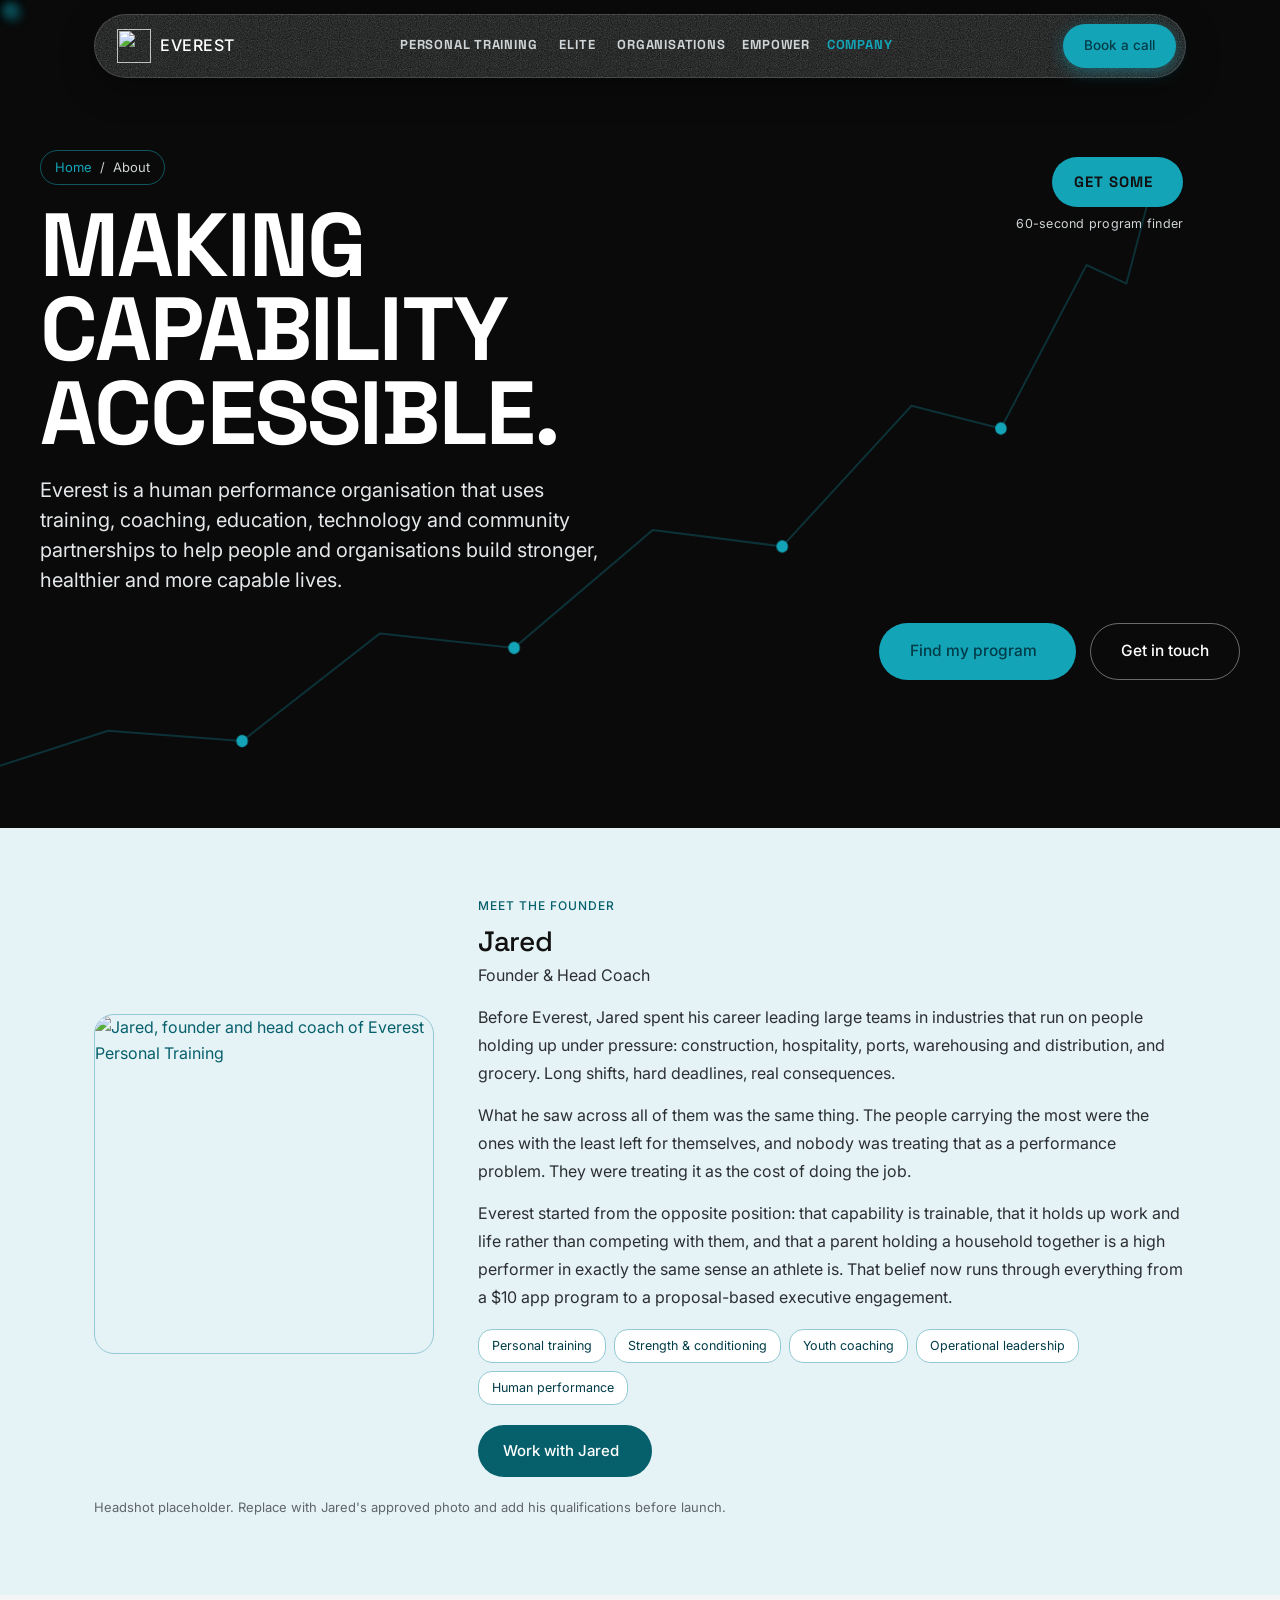
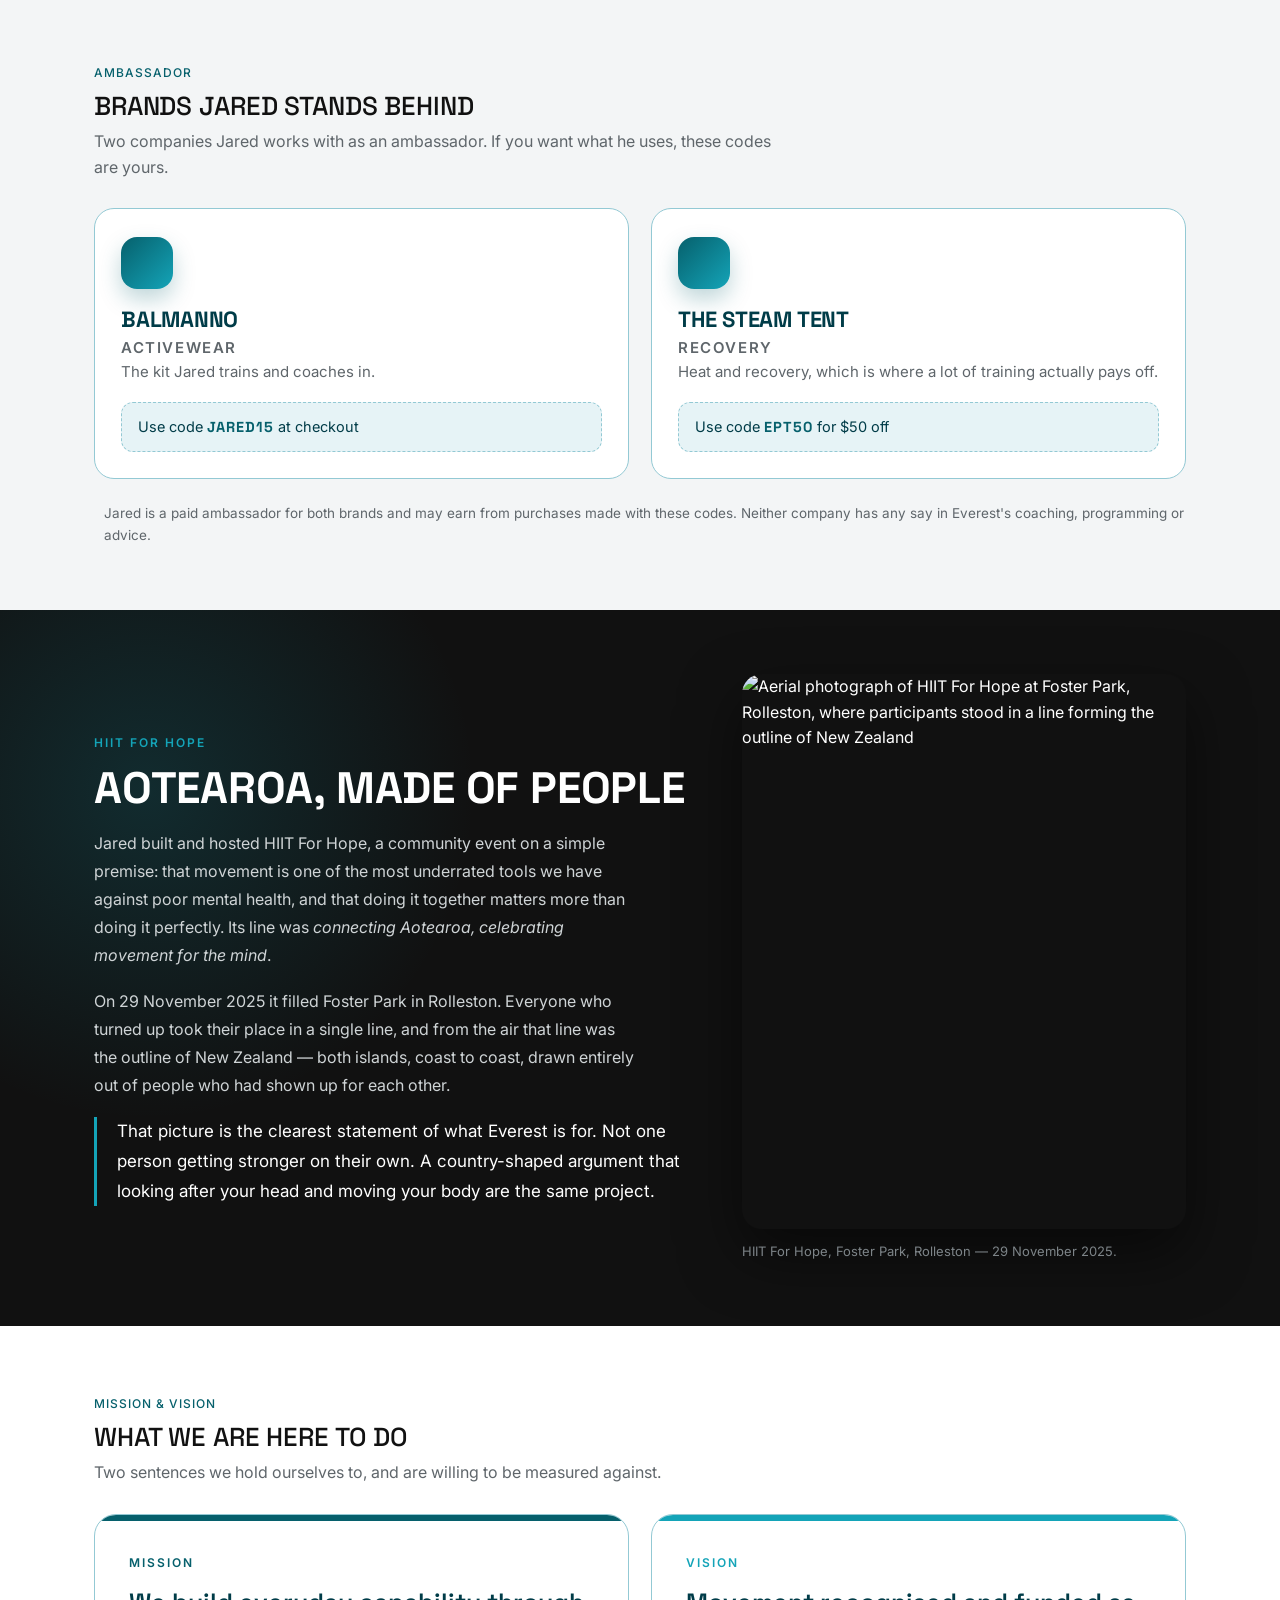
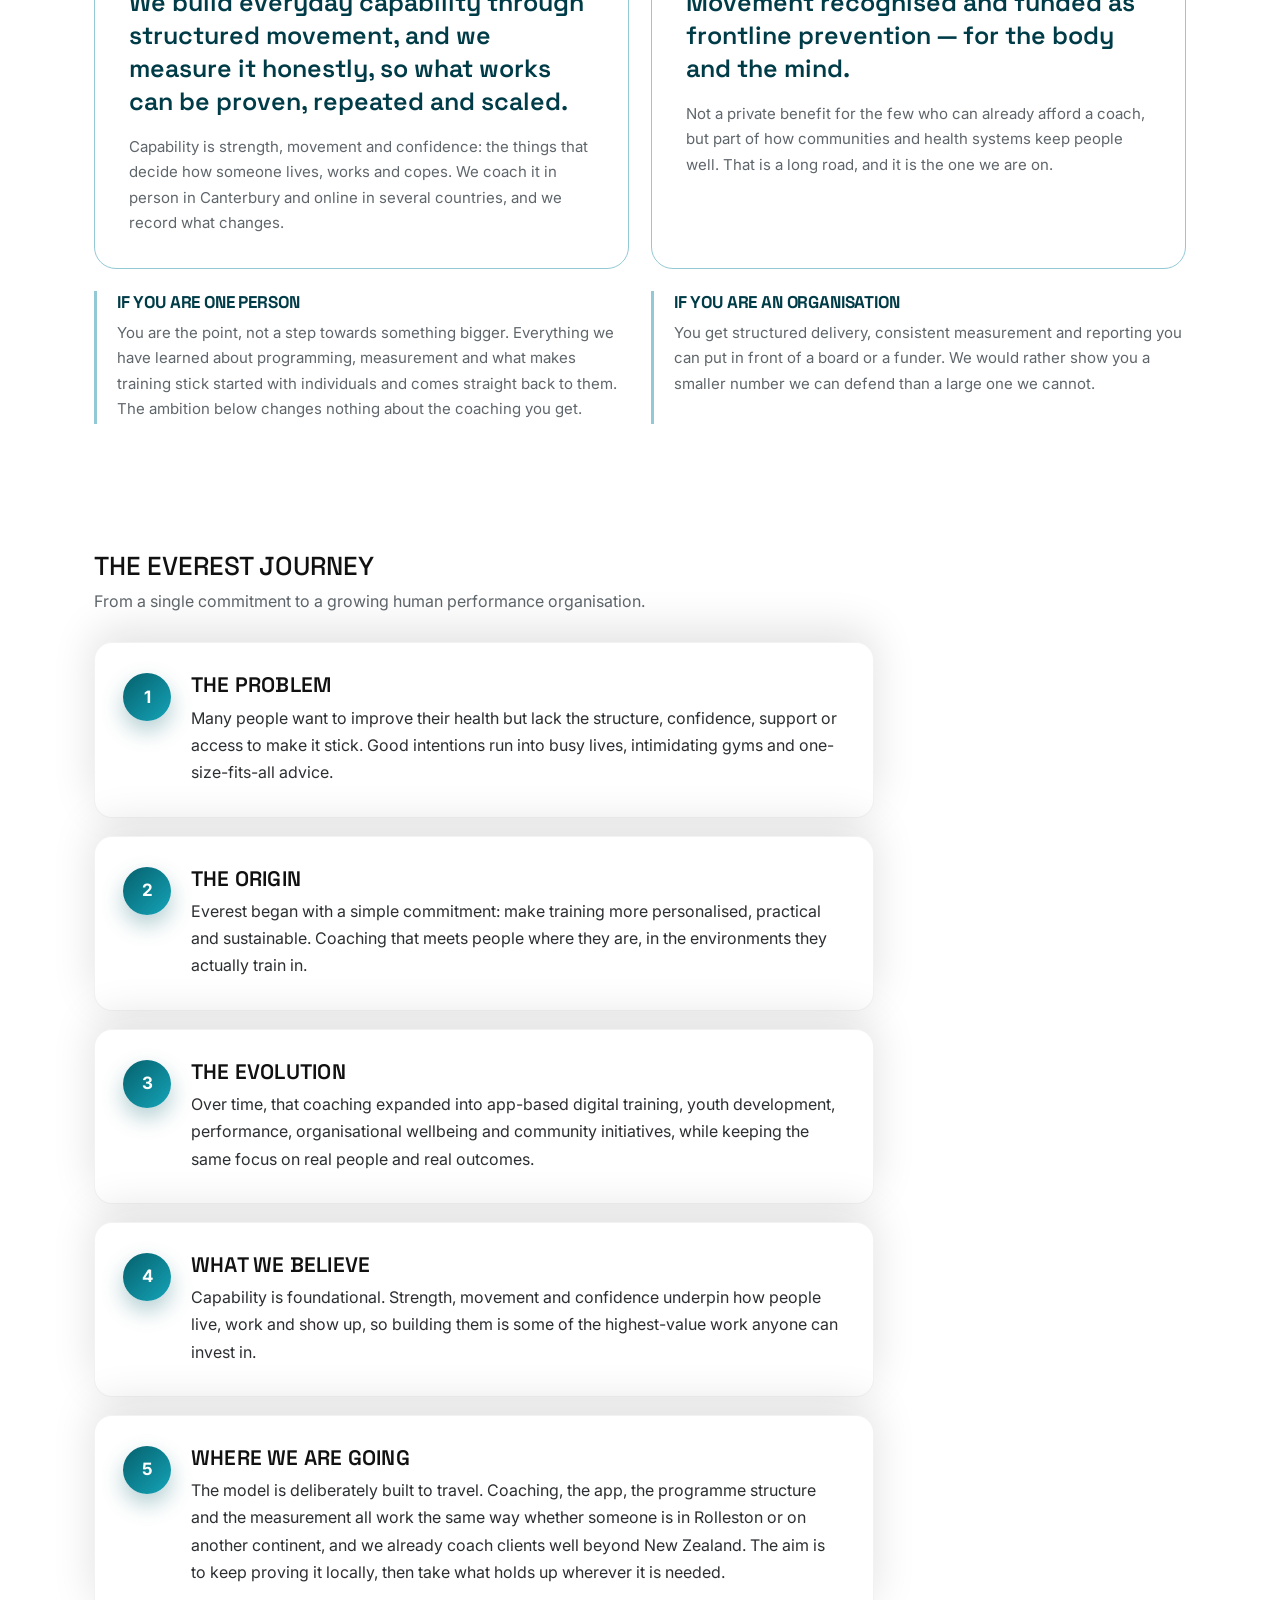
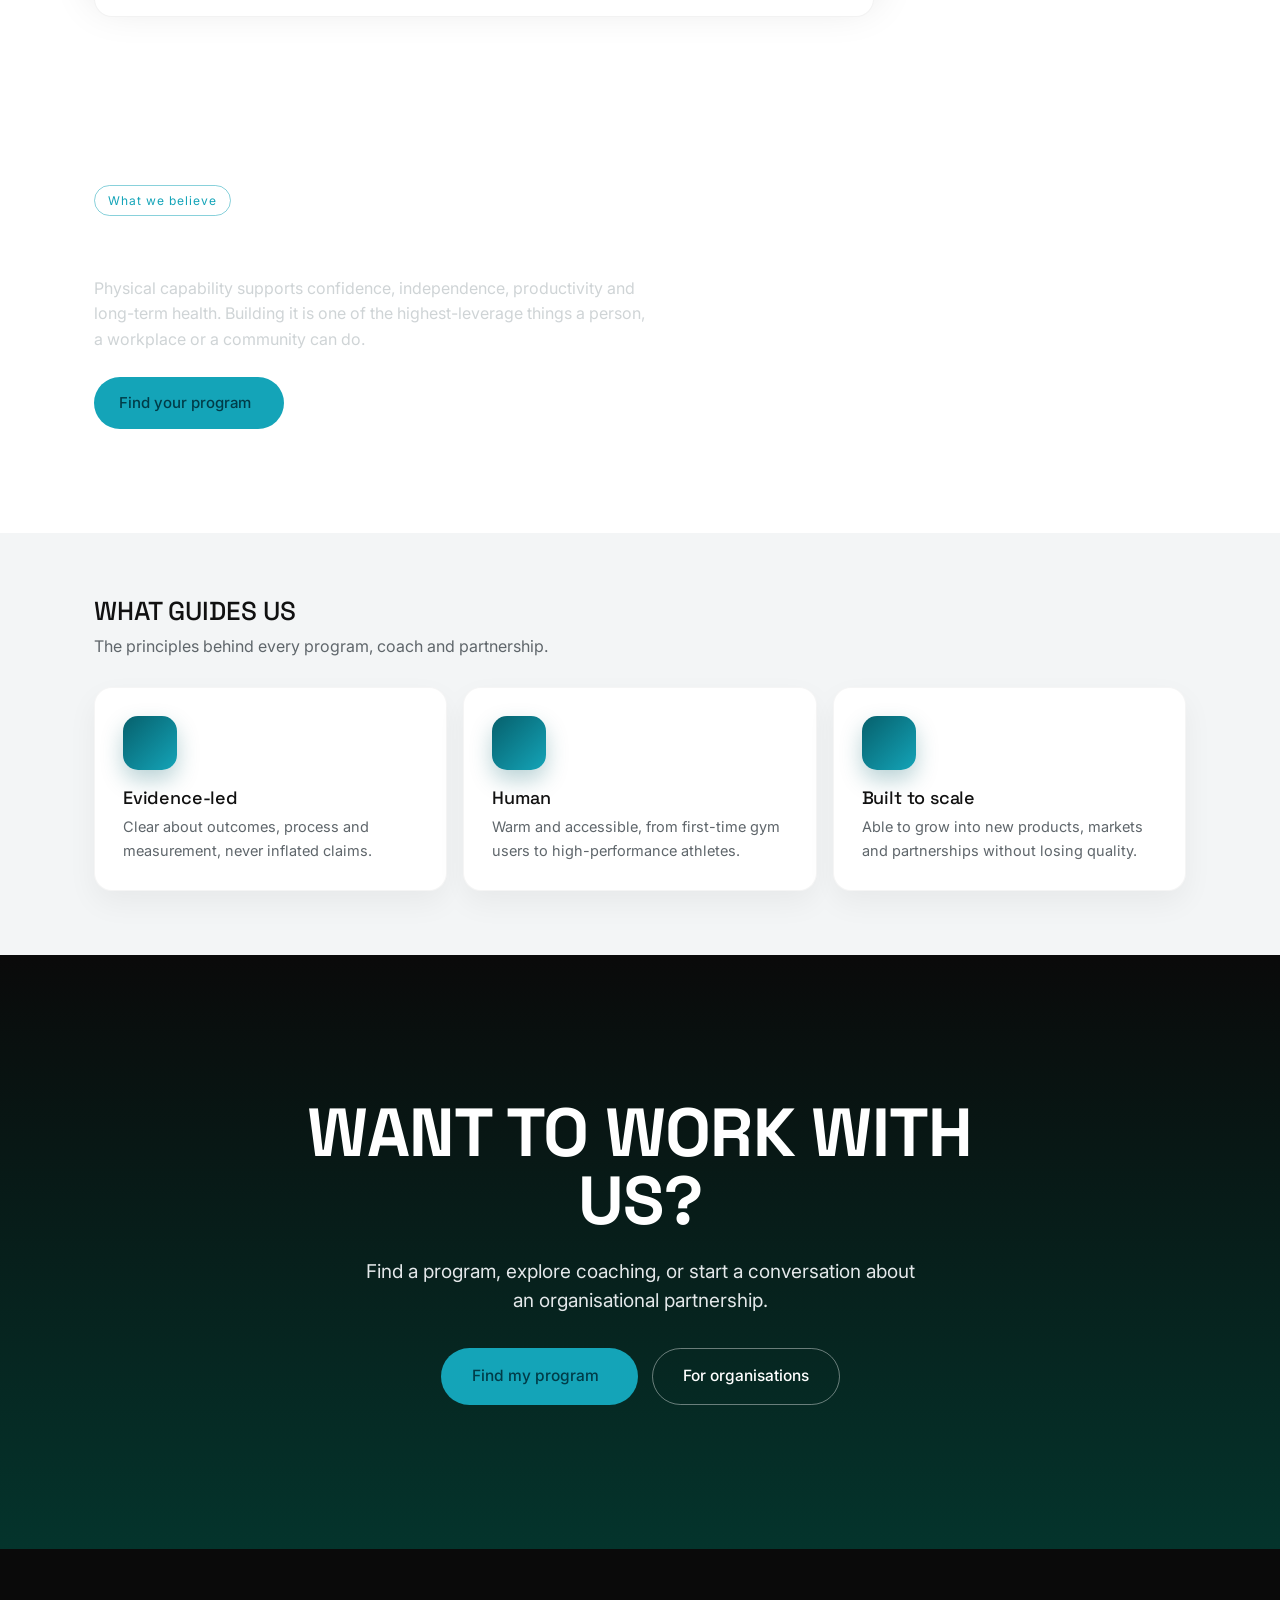
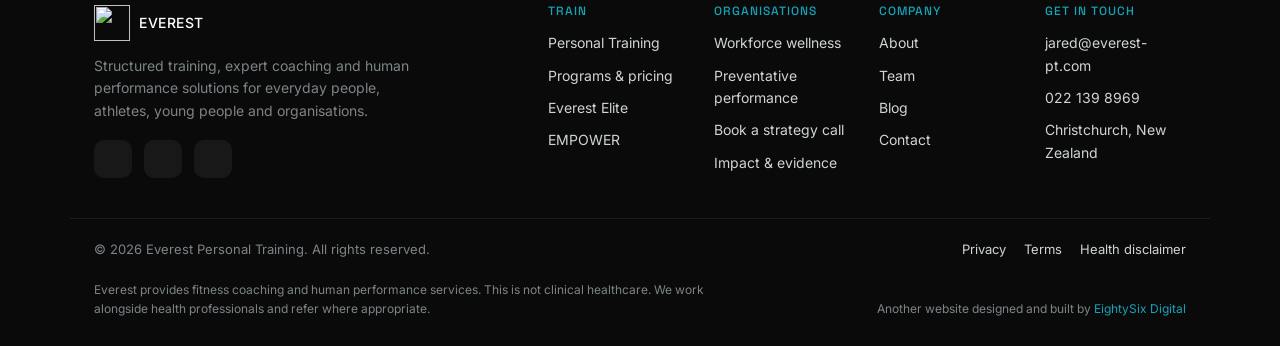
==== commit c249570e: "Clear the remaining stock placeholders from the rest of the site No file in the repo now references " ====
--- a/about/index.html
+++ b/about/index.html
@@ -232,7 +232,7 @@
       </div>
     </section>
 
-    <section class="img-band parallax reveal" style="background-image:linear-gradient(rgba(4,52,44,.72),rgba(17,17,17,.82)),url('/assets/img/placeholder-horizontal.jpg')">
+    <section class="img-band parallax reveal" style="background-image:linear-gradient(160deg,#04342c,#111111)">
       <div class="wrap">
         <span class="eyebrow">What we believe</span>
         <h2 class="h-caps">Capability changes what's possible.</h2>
--- a/css/styles.css
+++ b/css/styles.css
@@ -395,15 +395,6 @@
 .feature-grid { display: grid; grid-template-columns: repeat(3, 1fr); gap: 16px; }
 .feature-grid.cols-2 { grid-template-columns: repeat(2, 1fr); }
 
-/* angled split: white content left, image on the right of a diagonal */
-.train-split { position: relative; overflow: hidden; }
-.train-split > .wrap { position: relative; z-index: 1; }
-.train-split .intro, .train-split .tab-btns, .train-split .tab-panel { max-width: 560px; }
-.train-media { position: absolute; top: 0; right: 0; bottom: 0; left: 48%; z-index: 0;
-  background-image: url('/assets/img/placeholder-horizontal.jpg');
-  background-size: cover; background-position: center;
-  clip-path: polygon(42% 0, 100% 0, 100% 100%, 16% 100%); }
-@media (max-width: 900px) { .train-media { display: none; } }
 .feature { background: #fff; border: 1px solid rgba(0,0,0,.04); border-radius: 18px; padding: 28px;
   box-shadow: 0 12px 30px rgba(17,17,17,.05); }
 .bg-cloud .feature, .bg-mist .feature { background: #fff; }
@@ -922,6 +913,12 @@
 .division { position: sticky; top: 0; display: grid; grid-template-columns: 1.05fr 1fr;
   min-height: 100vh; box-shadow: 0 -26px 60px rgba(0,0,0,.5); }
 .division .media { position: relative; min-height: 56vh; background-size: cover; background-position: center; }
+/* The panels used to carry their photo as a background-image on an
+   aria-hidden div, which cannot take alt text. Real <img> elements carry it
+   instead; these rules reproduce the old cover behaviour exactly. The
+   ::after gradient still paints on top, being later in the box order. */
+.division .media img { position: absolute; inset: 0; display: block;
+  width: 100%; height: 100%; object-fit: cover; object-position: center; }
 .division .media::after { content: ''; position: absolute; inset: 0;
   background: linear-gradient(180deg, rgba(10,10,10,.10), rgba(10,10,10,.34)); }
 .division .body { display: flex; flex-direction: column; justify-content: center;
@@ -948,7 +945,10 @@
 .impact-band { position: relative; color: #fff; overflow: hidden;
   padding: clamp(80px, 13vh, 140px) 0; background: var(--black); }
 .impact-band .impact-bg { position: absolute; inset: 0; z-index: 0;
-  background-image: linear-gradient(180deg, rgba(10,10,10,.86), rgba(4,52,44,.9)), url('/assets/img/placeholder-horizontal.jpg');
+  /* Gradient only. This used to sit over a stock photo that was 86-90%
+     covered anyway; the section takes its depth from the gradient and the
+     .has-glow animation on the section itself. */
+  background-image: linear-gradient(180deg, rgba(10,10,10,.86), rgba(4,52,44,.9));
   background-size: cover; background-position: center; }
 .impact-band .rail { position: relative; z-index: 2; }
 .impact-band .ib-head { display: flex; align-items: flex-end; justify-content: space-between;
@@ -1108,7 +1108,10 @@
 .closer { position: relative; color: #fff; overflow: hidden; text-align: center;
   min-height: 66vh; display: flex; align-items: center; }
 .closer .closer-bg { position: absolute; inset: 0; z-index: 0;
-  background-image: linear-gradient(180deg, rgba(10,10,10,.72), rgba(4,52,44,.86)), url('/assets/img/placeholder-vertical.jpg');
+  /* Opaque, not translucent: the stock photo that used to sit under this
+     gradient is gone, and .closer sets no background of its own, so a
+     see-through gradient would leave white behind white text. */
+  background-image: linear-gradient(180deg, #0a0a0a, #04342c);
   background-size: cover; background-position: center 30%; }
 .closer .rail { position: relative; z-index: 2; }
 .closer h2 { font-size: clamp(32px, 5.4vw, 68px); font-weight: 700; text-transform: uppercase;
@@ -1120,7 +1123,9 @@
 /* full-bleed responsive: stack division panels vertically (no scroll-pin) */
 @media (max-width: 860px) {
   .division { position: static; grid-template-columns: 1fr; min-height: 0; box-shadow: none; }
-  .division .media { min-height: 46vh; order: 0 !important; }
+  /* 58vh, not 46: the panel photos are portrait (0.8), and at 46vh a phone
+     cut 10% off the top and bottom of every one of them. */
+  .division .media { min-height: 58vh; order: 0 !important; }
   .division:nth-child(even) .media { order: 0; }
   .division .body { padding: 52px 26px; }
 }
@@ -1198,7 +1203,7 @@
 .result-head i { font-size: 18px; }
 .result-card { display: grid; grid-template-columns: 260px 1fr; background: #fff; color: var(--black);
   border-radius: 20px; overflow: hidden; box-shadow: 0 34px 74px rgba(0,0,0,.45); }
-.result-media { background-image: url('/assets/img/placeholder-horizontal.jpg'); background-size: cover;
+.result-media { background-image: url('/assets/img/everest365-app-training-v1.webp'); background-size: cover;
   background-position: center; min-height: 230px; }
 .result-body { padding: 30px; }
 .result-body h3 { font-family: var(--display); font-size: 26px; font-weight: 700; margin: 0 0 8px; }
@@ -1330,9 +1335,6 @@
 /* --- Assurance band (trust device, e.g. safeguarding) --- */
 .assurance { position: relative; background: var(--teal-darkest); color: #fff; overflow: hidden;
   padding: clamp(60px, 9vh, 104px) 0; }
-.assurance .assurance-bg { position: absolute; inset: 0; z-index: 0;
-  background-image: linear-gradient(rgba(4,52,44,.9), rgba(4,52,44,.94)), url('/assets/img/placeholder-horizontal.jpg');
-  background-size: cover; background-position: center; }
 .assurance .rail { position: relative; z-index: 2; display: grid; grid-template-columns: 1fr 1.1fr; gap: 48px; align-items: center; }
 .assurance .a-head .eyebrow-3 { color: var(--teal-accent); }
 .assurance .a-head h2 { font-size: clamp(26px, 3.4vw, 42px); font-weight: 700; text-transform: uppercase; line-height: 1.04; }
@@ -2538,4 +2540,164 @@
    The tile goes square to match, which is what gives the pathway the height
    to stack vertically. Breakpoint matches the <source> media in the markup;
    change one and change the other. */
-@media (max-width: 820px) { .org-scope .split-media { aspect-ratio: 1/1; } }+@media (max-width: 820px) { .org-scope .split-media { aspect-ratio: 1/1; } }
+
+/* ===== Homepage mission/vision, short form =====
+   One line of vision and one sentence of mission. The two-card version still
+   lives on /about/, which is why the .mv-card rules above stay. */
+.mv-short { padding: clamp(56px, 9vh, 88px) 0; }
+.mv-short .wrap { max-width: 920px; }
+.mv-short .eyebrow { margin-bottom: 18px; }
+.mv-short-line { font-family: var(--display); font-weight: 600; font-size: clamp(24px, 3.2vw, 38px);
+  line-height: 1.22; letter-spacing: -.01em; color: #fff; margin: 0; }
+.mv-short-sub { font-family: var(--font); font-size: 16px; line-height: 1.7; color: var(--ink-on-dark);
+  margin: 18px 0 0; max-width: 62ch; }
+.mv-short-sub a { color: var(--teal-accent); border-bottom: 1px solid rgba(20,164,184,.45); white-space: nowrap; }
+.mv-short-sub a:hover { color: #fff; border-bottom-color: #fff; }
+
+/* ===== What's happening at Everest (homepage community wall) =====
+   Cards are rendered from data/whats-happening.json by js/whats-happening.js.
+   The grid's count class picks the layout, so adding an item never needs a
+   CSS change: n1 is one wide card, n2 puts the featured card beside its
+   partner, n3 (three or more) lets the featured card span two rows with the
+   rest stacked beside it and flowing below.
+   Text colours were checked against their backgrounds at 4.5:1 or better,
+   which is why the status tag sets black on teal rather than the darkest teal
+   the buttons use. */
+.wh { background: #fff; padding: clamp(72px, 11vh, 120px) 0; }
+.wh-head { display: flex; align-items: flex-end; justify-content: space-between; flex-wrap: wrap;
+  gap: 16px 48px; margin-bottom: clamp(28px, 4vh, 44px); }
+.wh-head h2 { font-size: clamp(28px, 3.6vw, 46px); font-weight: 700; line-height: 1.05;
+  color: var(--black); margin: 0; max-width: 18ch; }
+.wh-head p { font-family: var(--font); font-size: 16px; line-height: 1.6; color: var(--slate);
+  max-width: 40ch; margin: 0; }
+
+.wh-grid { display: grid; grid-template-columns: 1fr; gap: 20px; }
+@media (min-width: 861px) {
+  .wh-grid--n2, .wh-grid--n3 { grid-template-columns: 1.35fr 1fr; }
+  .wh-grid--n3 .wh-card.is-featured { grid-row: span 2; }
+}
+
+.wh-card { position: relative; display: flex; flex-direction: column; overflow: hidden;
+  border-radius: 22px; background: var(--black); color: #fff;
+  border: 1px solid rgba(255,255,255,.08);
+  transition: transform .35s cubic-bezier(.2,.8,.3,1), box-shadow .35s ease, border-color .35s ease; }
+.wh-card[hidden] { display: none; }
+/* the brand edge: teal for Everest, the EMPOWER wing for EMPOWER */
+.wh-card::before { content: ''; position: absolute; inset: 0 0 auto 0; height: 4px; z-index: 2;
+  background: var(--teal-accent); }
+.wh-theme-empower::before { background: var(--emp-wing); }
+@media (hover: hover) {
+  .wh-card:hover { transform: translateY(-4px); border-color: rgba(20,164,184,.45);
+    box-shadow: 0 24px 48px -20px rgba(6,96,108,.5); }
+}
+
+.wh-body { position: relative; z-index: 1; display: flex; flex-direction: column; flex: 1;
+  padding: clamp(24px, 3vw, 38px); }
+
+/* featured image: the badge sits on a soft teal glow */
+.wh-visual { position: relative; display: grid; place-items: center;
+  padding: clamp(28px, 3vw, 38px) clamp(24px, 3vw, 38px) 0; }
+.wh-visual::before { content: ''; position: absolute; top: 50%; left: 50%; width: 78%; aspect-ratio: 1;
+  transform: translate(-50%, -42%); border-radius: 50%;
+  background: radial-gradient(circle, rgba(20,164,184,.34), rgba(20,164,184,0) 68%); }
+.wh-visual img { position: relative; display: block; width: clamp(140px, 40vw, 200px); height: auto;
+  filter: drop-shadow(0 18px 28px rgba(0,0,0,.45)); }
+@media (min-width: 1100px) {
+  .wh-card.is-featured:has(.wh-visual) { display: grid; grid-template-columns: 1fr minmax(200px, 36%); }
+  .wh-card.is-featured .wh-visual { order: 2; align-self: center; padding: 38px 38px 38px 0; }
+  .wh-card.is-featured .wh-visual img { width: 100%; max-width: 240px; }
+}
+
+/* performance: a stepped ascent drawn in when the wall comes into view */
+.wh-ascent { display: block; width: min(220px, 60%); height: auto; overflow: visible;
+  margin: clamp(26px, 3vw, 36px) 0 0 clamp(24px, 3vw, 38px); }
+.wh-ascent-line { fill: none; stroke: var(--teal-accent); stroke-width: 2.5; stroke-linejoin: round;
+  stroke-linecap: round; stroke-dasharray: 1; stroke-dashoffset: 0;
+  transition: stroke-dashoffset 1.6s cubic-bezier(.3,.7,.2,1) .3s; }
+.wh-wall.reveal:not(.is-visible) .wh-ascent-line { stroke-dashoffset: 1; }
+.wh-ascent-summit { fill: var(--teal-accent); }
+
+.wh-flag { align-self: flex-start; font-family: var(--font); font-size: 12px; font-weight: 600;
+  letter-spacing: 1.6px; text-transform: uppercase; color: var(--teal-accent);
+  border: 1px solid rgba(20,164,184,.55); padding: 5px 12px; border-radius: var(--radius-pill); margin: 0 0 16px; }
+.wh-theme-empower .wh-flag { color: var(--emp-hot); border-color: rgba(255,61,130,.55); }
+.wh-cat { font-family: var(--font); font-size: 12px; font-weight: 600; letter-spacing: 1.8px;
+  text-transform: uppercase; color: var(--teal-on-dark); margin: 0 0 10px; }
+.wh-title { font-family: var(--display); font-weight: 700; font-size: clamp(24px, 2.4vw, 32px);
+  line-height: 1.08; letter-spacing: -.005em; text-transform: uppercase; color: #fff; margin: 0 0 16px; }
+.wh-card.is-featured .wh-title { font-size: clamp(28px, 3vw, 42px); }
+
+.wh-tags { list-style: none; display: flex; flex-wrap: wrap; gap: 8px; margin: 0 0 18px; padding: 0; }
+.wh-tags li { display: inline-flex; align-items: center; gap: 7px; font-family: var(--font);
+  font-size: 12px; font-weight: 600; letter-spacing: .6px; text-transform: uppercase;
+  padding: 6px 12px; border-radius: var(--radius-pill); }
+.wh-status { background: var(--teal-accent); color: var(--black); }
+.wh-status.is-live::before { content: ''; width: 7px; height: 7px; border-radius: 50%;
+  background: currentColor; animation: whPulse 1.8s ease-in-out infinite; }
+.wh-status.is-done { background: rgba(255,255,255,.14); color: #fff; }
+.wh-date { color: #fff; border: 1px solid rgba(255,255,255,.28); }
+@keyframes whPulse { 0%, 100% { opacity: 1; } 50% { opacity: .3; } }
+
+.wh-desc { font-family: var(--font); font-size: 15px; line-height: 1.65; color: var(--ink-on-dark);
+  margin: 0 0 22px; max-width: 58ch; }
+.wh-meta { display: flex; flex-wrap: wrap; gap: 14px 28px; margin: 0 0 26px; padding: 18px 0 0;
+  border-top: 1px solid rgba(255,255,255,.12); }
+.wh-meta dt { font-family: var(--font); font-size: 12px; font-weight: 600; letter-spacing: 1.4px;
+  text-transform: uppercase; color: var(--grey-muted); margin: 0 0 4px; }
+.wh-meta dd { font-family: var(--font); font-size: 14px; line-height: 1.4; color: #fff; margin: 0; }
+
+.wh-cta { margin-top: auto; align-self: flex-start; display: inline-flex; align-items: center; gap: 10px;
+  font-family: var(--font); font-size: 15px; font-weight: 600; text-decoration: none;
+  color: var(--black); background: var(--teal-accent); padding: 13px 22px; border-radius: var(--radius-pill);
+  transition: background-color .2s ease, color .2s ease; }
+.wh-cta i { transition: transform .2s ease; }
+.wh-cta:hover { background: #fff; color: var(--black); }
+.wh-cta:hover i { transform: translateX(3px); }
+.wh-cta:focus-visible { outline: 3px solid #fff; outline-offset: 3px; }
+
+/* upcoming: for initiatives still in development. Light, dashed and outlined
+   so it reads as future work rather than something already running. */
+.wh-theme-upcoming { background: var(--cloud); color: var(--black); border: 1.5px dashed var(--mist-line); }
+.wh-theme-upcoming::before { display: none; }
+.wh-theme-upcoming .wh-flag, .wh-theme-upcoming .wh-cat { color: var(--teal-deep); }
+.wh-theme-upcoming .wh-flag { border-color: rgba(6,96,108,.5); }
+.wh-theme-upcoming .wh-title { color: var(--black); }
+.wh-theme-upcoming .wh-status { background: transparent; color: var(--teal-deep); border: 1px solid var(--teal-deep); }
+.wh-theme-upcoming .wh-date { color: var(--slate); border-color: rgba(17,17,17,.22); }
+.wh-theme-upcoming .wh-desc { color: var(--slate); }
+.wh-theme-upcoming .wh-meta { border-top-color: rgba(17,17,17,.1); }
+.wh-theme-upcoming .wh-meta dt { color: var(--slate); }
+.wh-theme-upcoming .wh-meta dd { color: var(--black); }
+.wh-theme-upcoming .wh-cta { background: transparent; color: var(--teal-deep); border: 1px solid var(--teal-deep); }
+.wh-theme-upcoming .wh-cta:hover { background: var(--teal-deep); color: #fff; }
+.wh-theme-upcoming .wh-cta:focus-visible { outline-color: var(--teal-deep); }
+
+@media (max-width: 860px) {
+  .wh-head { align-items: flex-start; }
+  .wh-meta { gap: 12px 22px; }
+}
+@media (prefers-reduced-motion: reduce) {
+  .wh-card, .wh-cta, .wh-cta i, .wh-ascent-line { transition: none; }
+  .wh-card:hover { transform: none; }
+  .wh-cta:hover i { transform: none; }
+  .wh-status.is-live::before { animation: none; }
+}
+
+/* Phones. The wall is two tall cards here, so trim what doesn't carry meaning
+   (a smaller badge and ascent, tighter padding) and let the CTA take the full
+   card width. The CTA labels are long enough to wrap at 375px; a full-width
+   button that wraps reads as intentional, where a two-line pill does not. */
+@media (max-width: 560px) {
+  .wh-body { padding: 22px 20px 24px; }
+  .wh-visual { padding: 22px 20px 0; place-items: start; }
+  .wh-visual::before { left: 76px; width: 170px; }
+  .wh-visual img { width: 112px; }
+  .wh-ascent { width: 150px; margin: 22px 0 0 20px; }
+  .wh-title, .wh-card.is-featured .wh-title { font-size: 26px; margin-bottom: 14px; }
+  .wh-tags { margin-bottom: 16px; }
+  .wh-desc { margin-bottom: 18px; }
+  .wh-meta { margin-bottom: 20px; padding-top: 14px; }
+  .wh-cta { align-self: stretch; justify-content: center; text-align: center; line-height: 1.3;
+    border-radius: 16px; }
+}
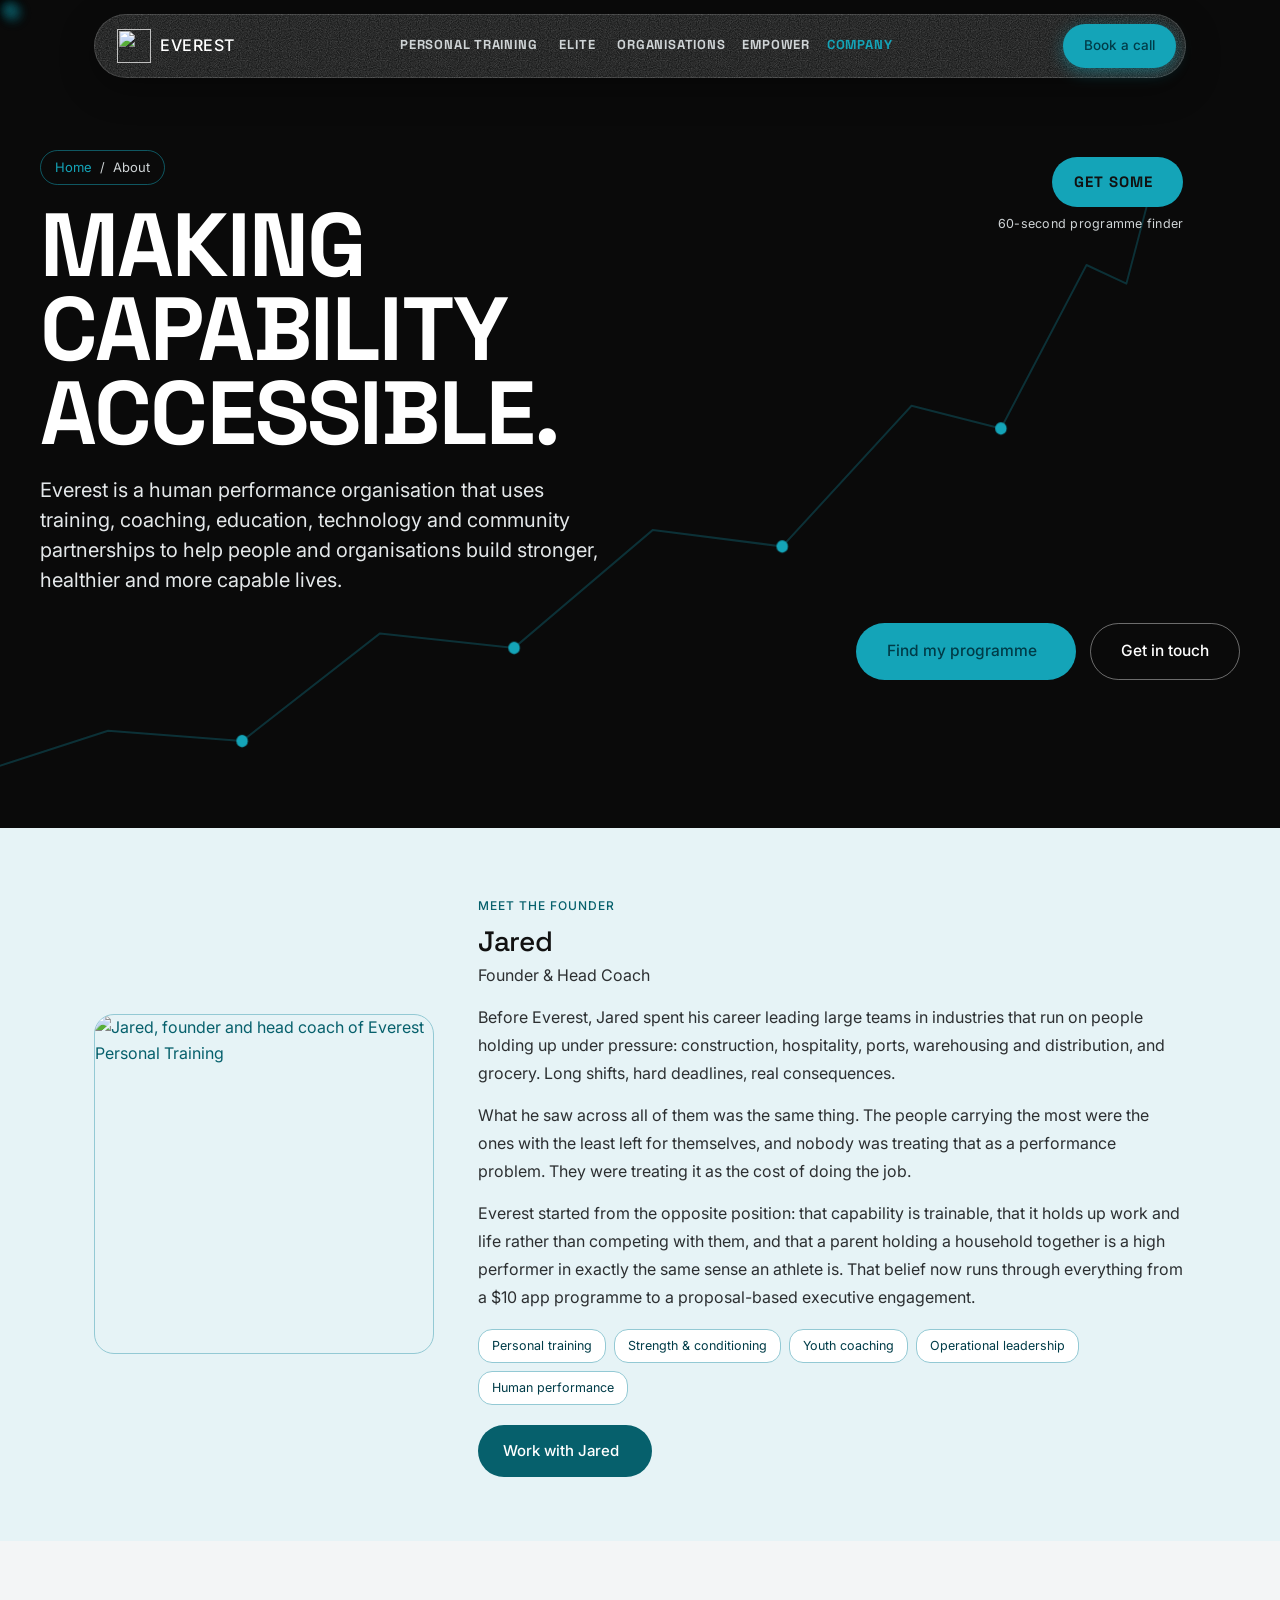
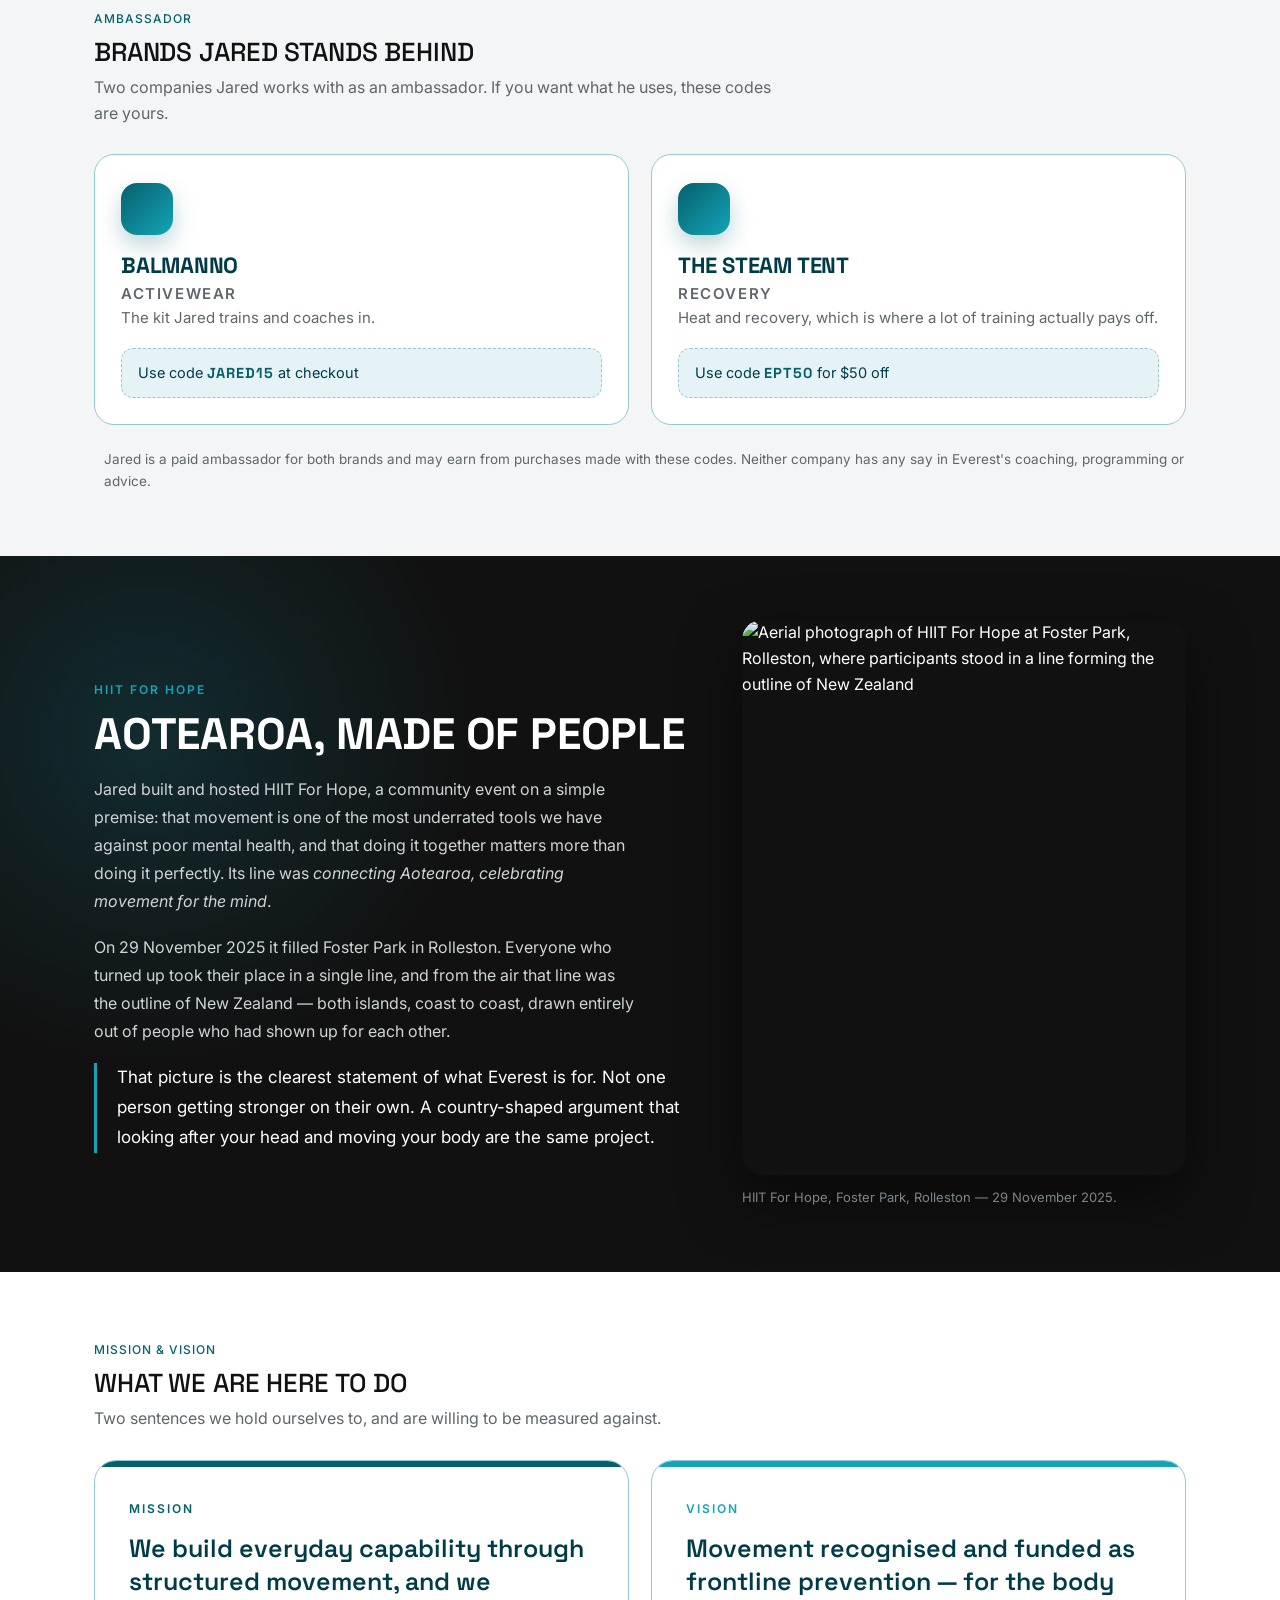
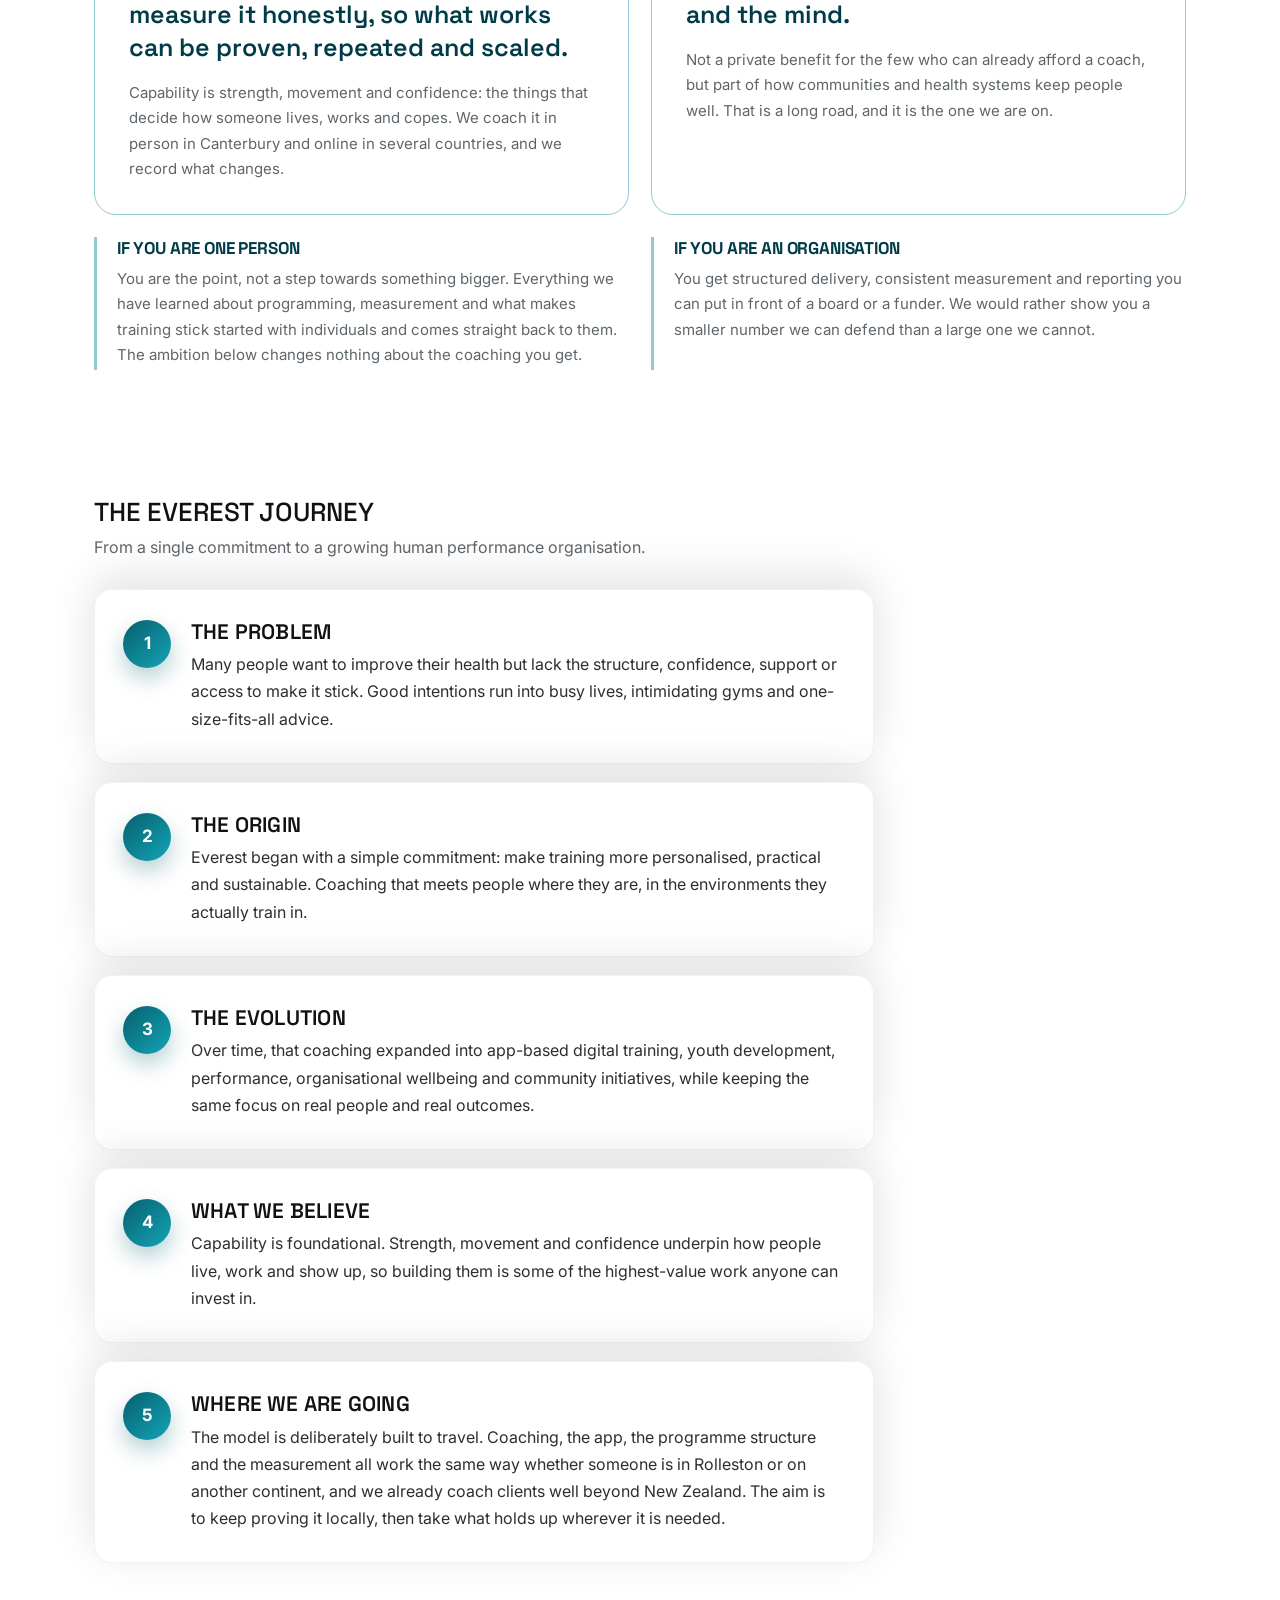
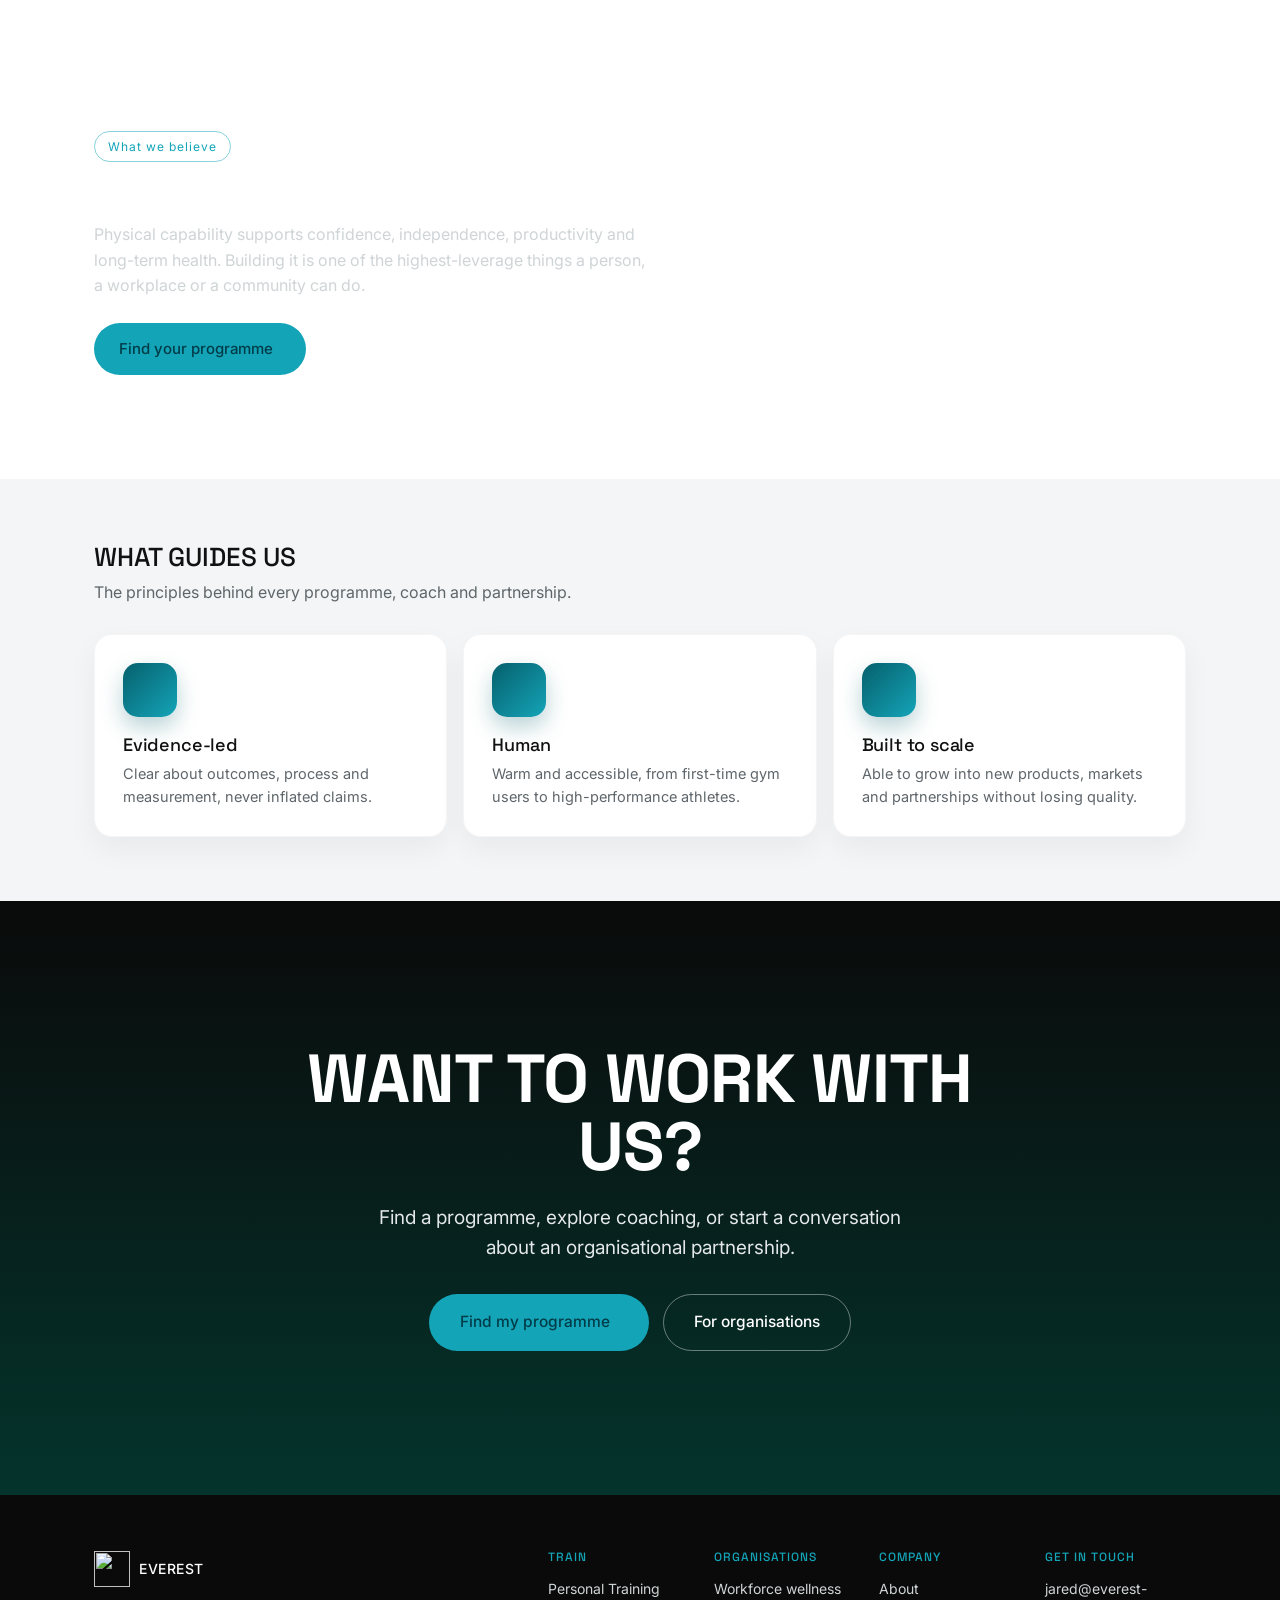
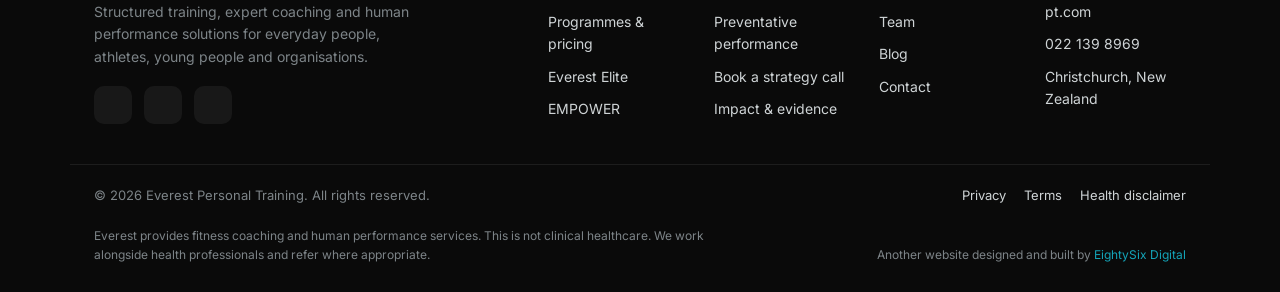
==== commit 1079220a: "Consumer-review fixes: honest CTAs, safe counters, and one spelling Five things a visitor would have" ====
--- a/about/index.html
+++ b/about/index.html
@@ -49,14 +49,14 @@
            keyboard-focusable but invisible to a screen reader. -->
       <a class="summit-cta" href="/programs/#quiz">
         <span class="summit-cta-pill">Get some <i class="ti ti-arrow-right" aria-hidden="true"></i></span>
-        <span class="summit-cta-sub">60-second program finder</span>
+        <span class="summit-cta-sub">60-second programme finder</span>
       </a>
       <div class="rail">
         <nav class="crumbs" aria-label="Breadcrumb"><a href="/">Home</a> <span>/</span> About</nav>
         <h1>Making capability accessible.</h1>
         <p class="sub">Everest is a human performance organisation that uses training, coaching, education, technology and community partnerships to help people and organisations build stronger, healthier and more capable lives.</p>
         <div class="cine-actions">
-          <a class="btn btn-accent" href="/programs/">Find my program <i class="ti ti-arrow-right" aria-hidden="true"></i></a>
+          <a class="btn btn-accent" href="/programs/">Find my programme <i class="ti ti-arrow-right" aria-hidden="true"></i></a>
           <a class="btn btn-ghost" href="/contact/">Get in touch</a>
         </div>
       </div>
@@ -74,14 +74,13 @@
             <p class="founder-role">Founder &amp; Head Coach</p>
             <p>Before Everest, Jared spent his career leading large teams in industries that run on people holding up under pressure: construction, hospitality, ports, warehousing and distribution, and grocery. Long shifts, hard deadlines, real consequences.</p>
             <p>What he saw across all of them was the same thing. The people carrying the most were the ones with the least left for themselves, and nobody was treating that as a performance problem. They were treating it as the cost of doing the job.</p>
-            <p>Everest started from the opposite position: that capability is trainable, that it holds up work and life rather than competing with them, and that a parent holding a household together is a high performer in exactly the same sense an athlete is. That belief now runs through everything from a $10 app program to a proposal-based executive engagement.</p>
+            <p>Everest started from the opposite position: that capability is trainable, that it holds up work and life rather than competing with them, and that a parent holding a household together is a high performer in exactly the same sense an athlete is. That belief now runs through everything from a $10 app programme to a proposal-based executive engagement.</p>
             <div class="founder-tags">
               <span>Personal training</span><span>Strength &amp; conditioning</span><span>Youth coaching</span><span>Operational leadership</span><span>Human performance</span>
             </div>
             <div style="margin-top:20px"><a class="btn btn-deep" href="/contact/?type=individual">Work with Jared <i class="ti ti-arrow-right" aria-hidden="true"></i></a></div>
           </div>
         </div>
-        <p style="font-size:13px;color:var(--slate);margin-top:20px">Headshot placeholder. Replace with Jared's approved photo and add his qualifications before launch.</p>
       </div>
     </section>
 
@@ -237,7 +236,7 @@
         <span class="eyebrow">What we believe</span>
         <h2 class="h-caps">Capability changes what's possible.</h2>
         <p>Physical capability supports confidence, independence, productivity and long-term health. Building it is one of the highest-leverage things a person, a workplace or a community can do.</p>
-        <a class="btn btn-accent" href="/programs/">Find your program <i class="ti ti-arrow-right" aria-hidden="true"></i></a>
+        <a class="btn btn-accent" href="/programs/">Find your programme <i class="ti ti-arrow-right" aria-hidden="true"></i></a>
       </div>
     </section>
 
@@ -245,7 +244,7 @@
       <div class="wrap">
         <div class="intro">
           <h2 class="h-caps">What guides us</h2>
-          <p>The principles behind every program, coach and partnership.</p>
+          <p>The principles behind every programme, coach and partnership.</p>
         </div>
         <div class="feature-grid r-stagger">
           <div class="feature reveal"><span class="feature-icon"><i class="ti ti-target-arrow" aria-hidden="true"></i></span><h3>Evidence-led</h3><p>Clear about outcomes, process and measurement, never inflated claims.</p></div>
@@ -259,9 +258,9 @@
       <div class="closer-bg" aria-hidden="true"></div>
       <div class="rail">
         <h2>Want to work with us?</h2>
-        <p>Find a program, explore coaching, or start a conversation about an organisational partnership.</p>
+        <p>Find a programme, explore coaching, or start a conversation about an organisational partnership.</p>
         <div class="cine-actions">
-          <a class="btn btn-accent" href="/programs/">Find my program <i class="ti ti-arrow-right" aria-hidden="true"></i></a>
+          <a class="btn btn-accent" href="/programs/">Find my programme <i class="ti ti-arrow-right" aria-hidden="true"></i></a>
           <a class="btn btn-ghost" href="/organisations/">For organisations</a>
         </div>
       </div>
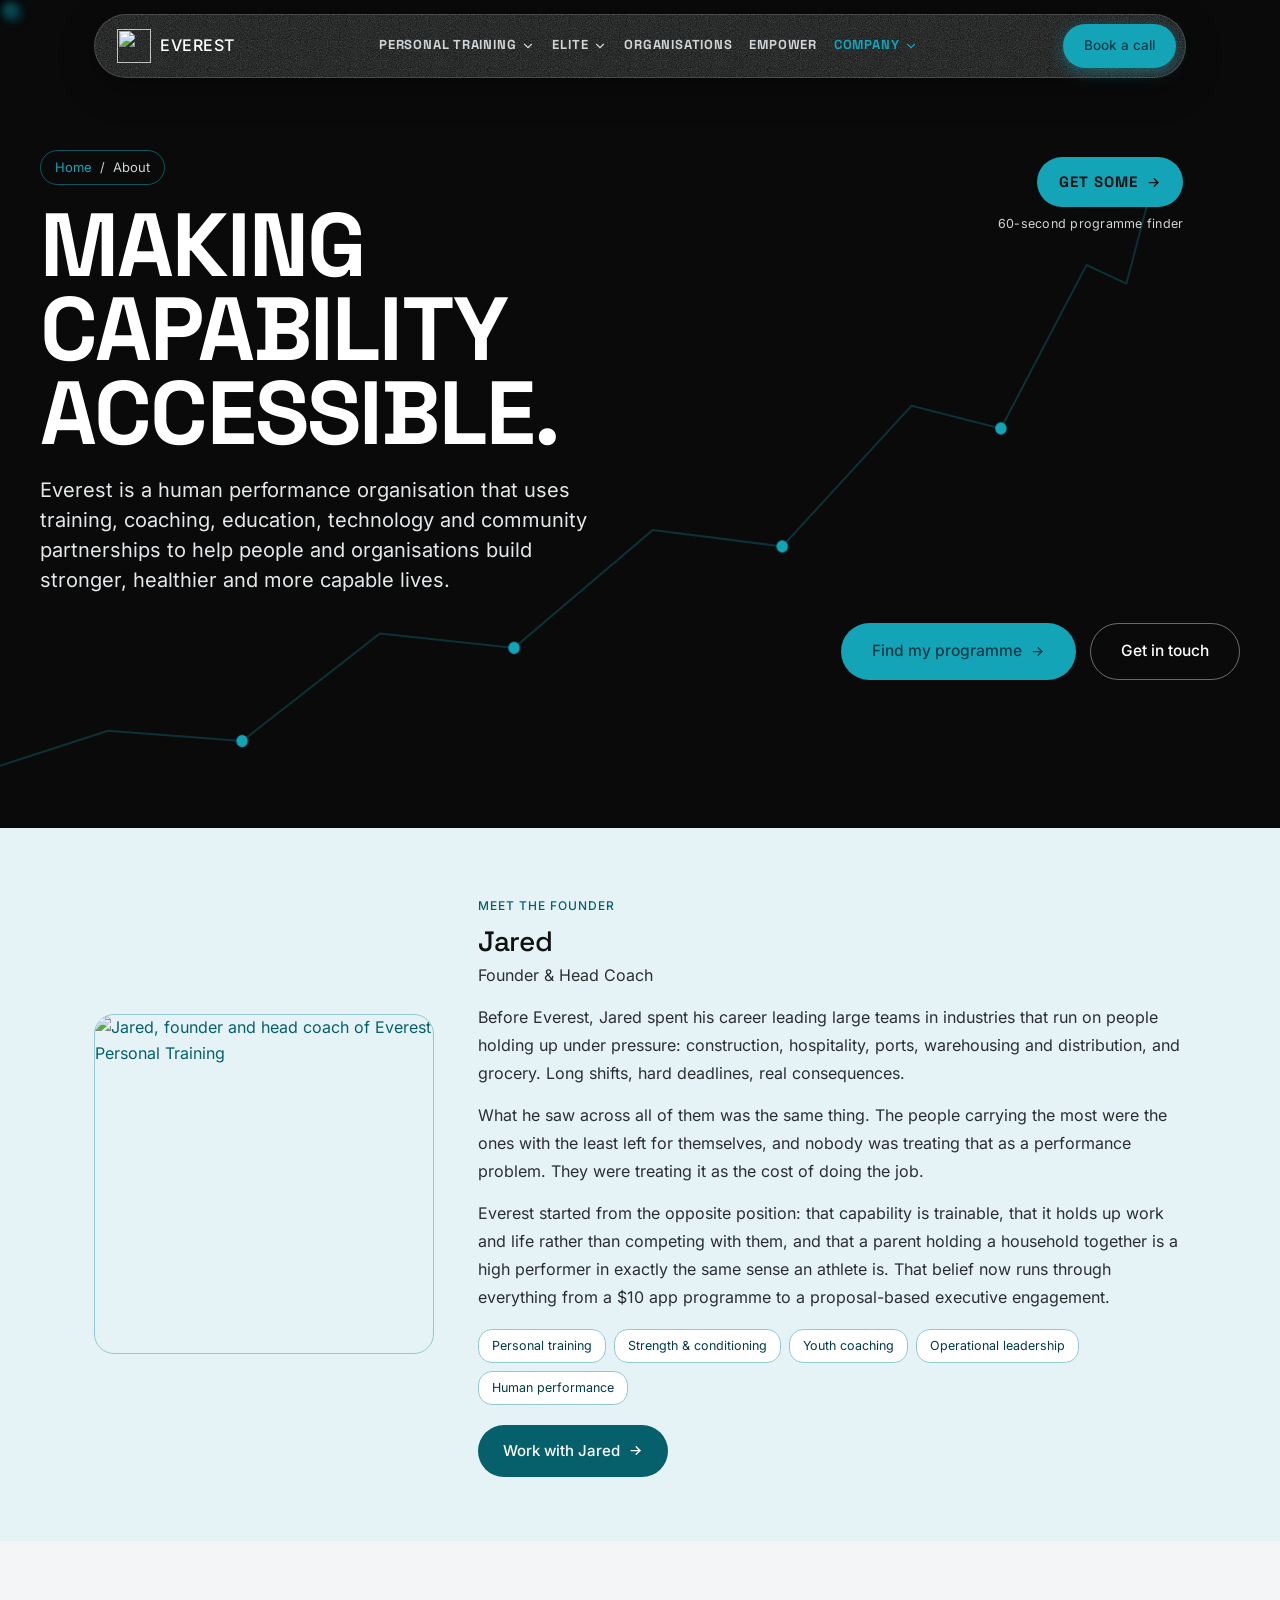
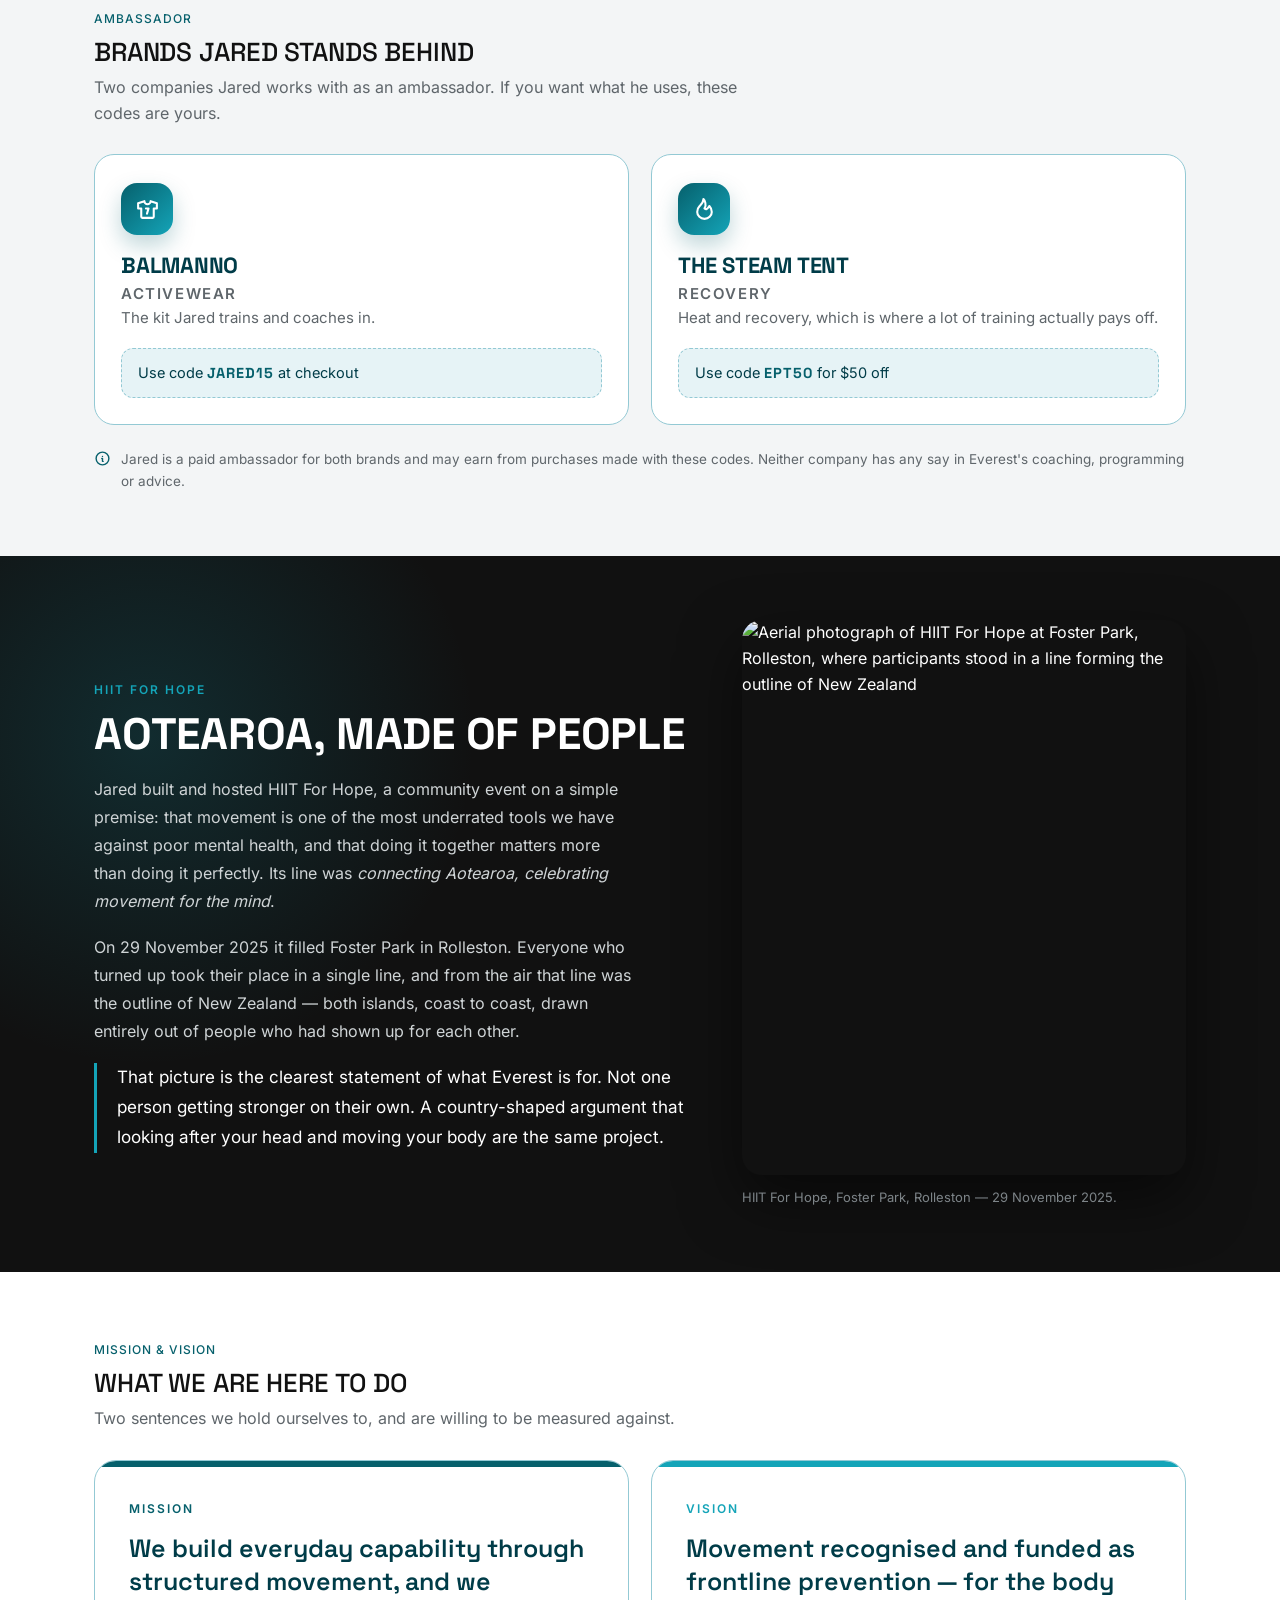
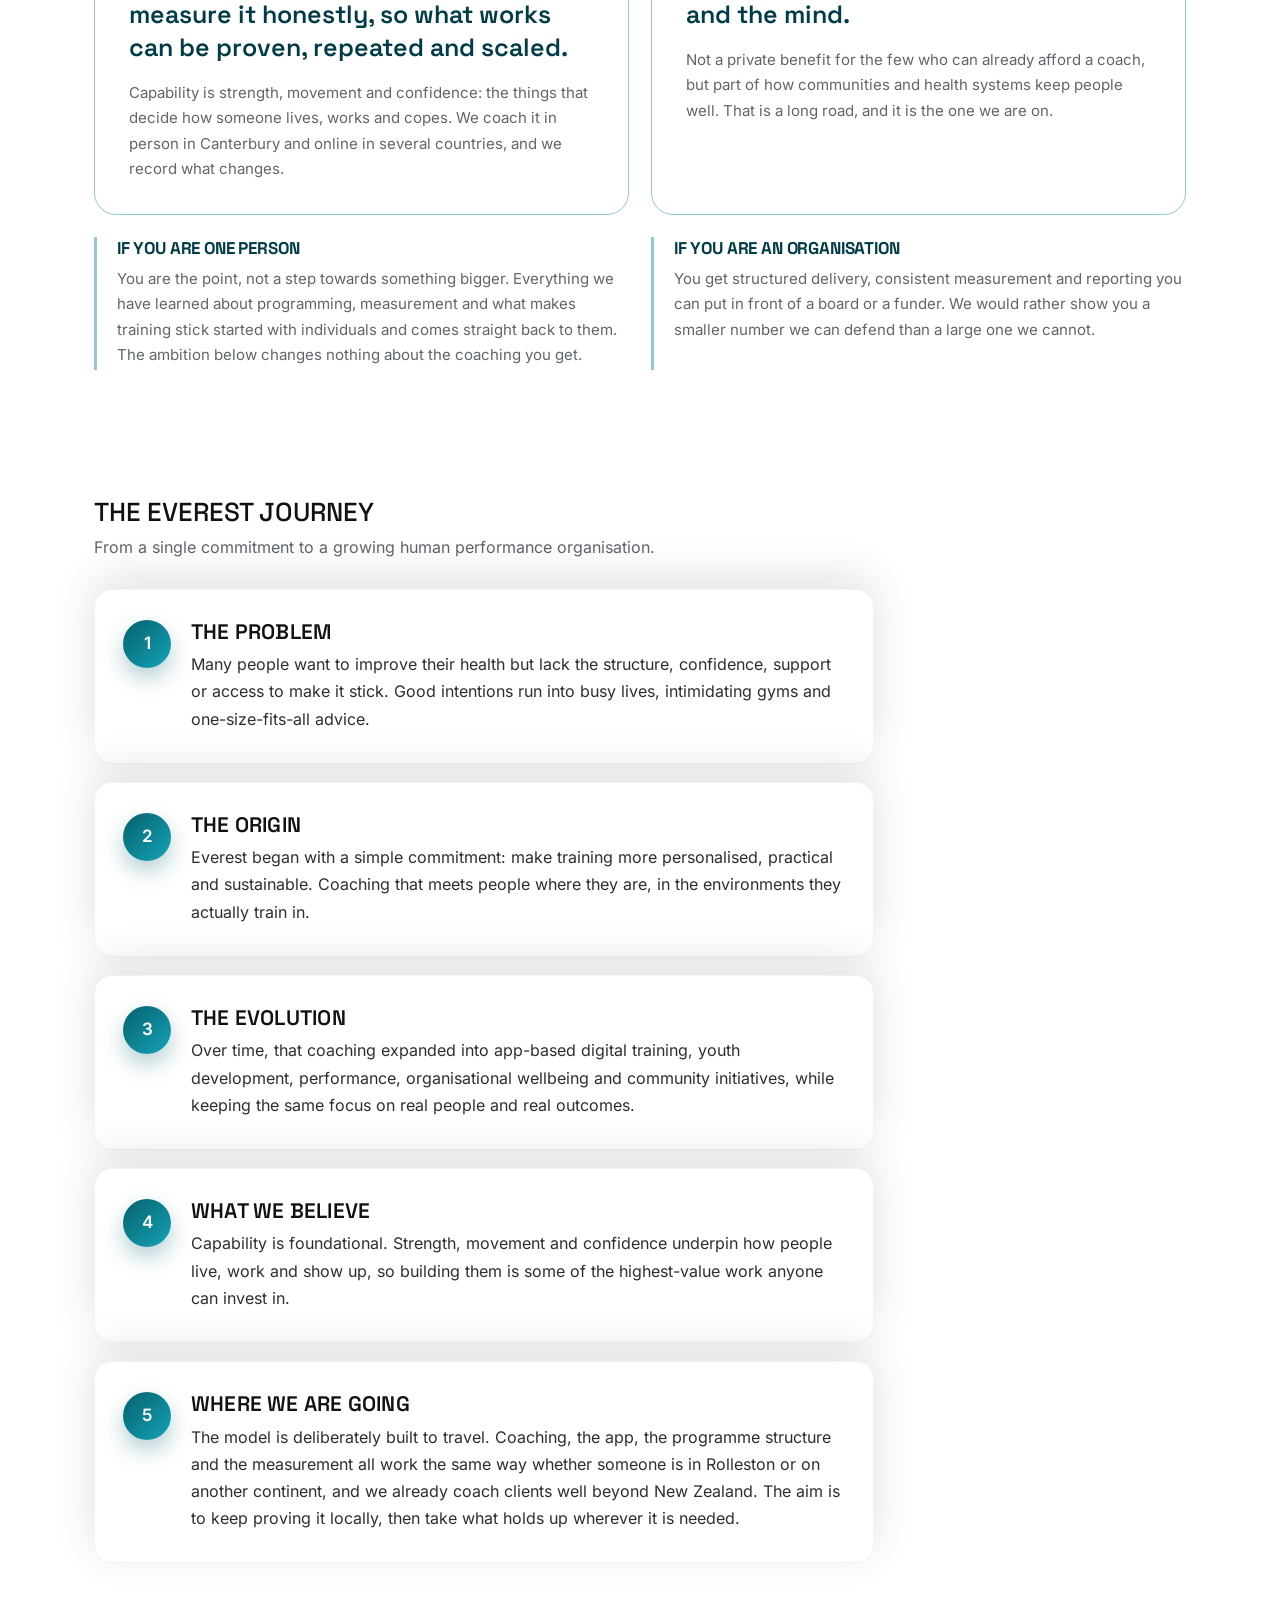
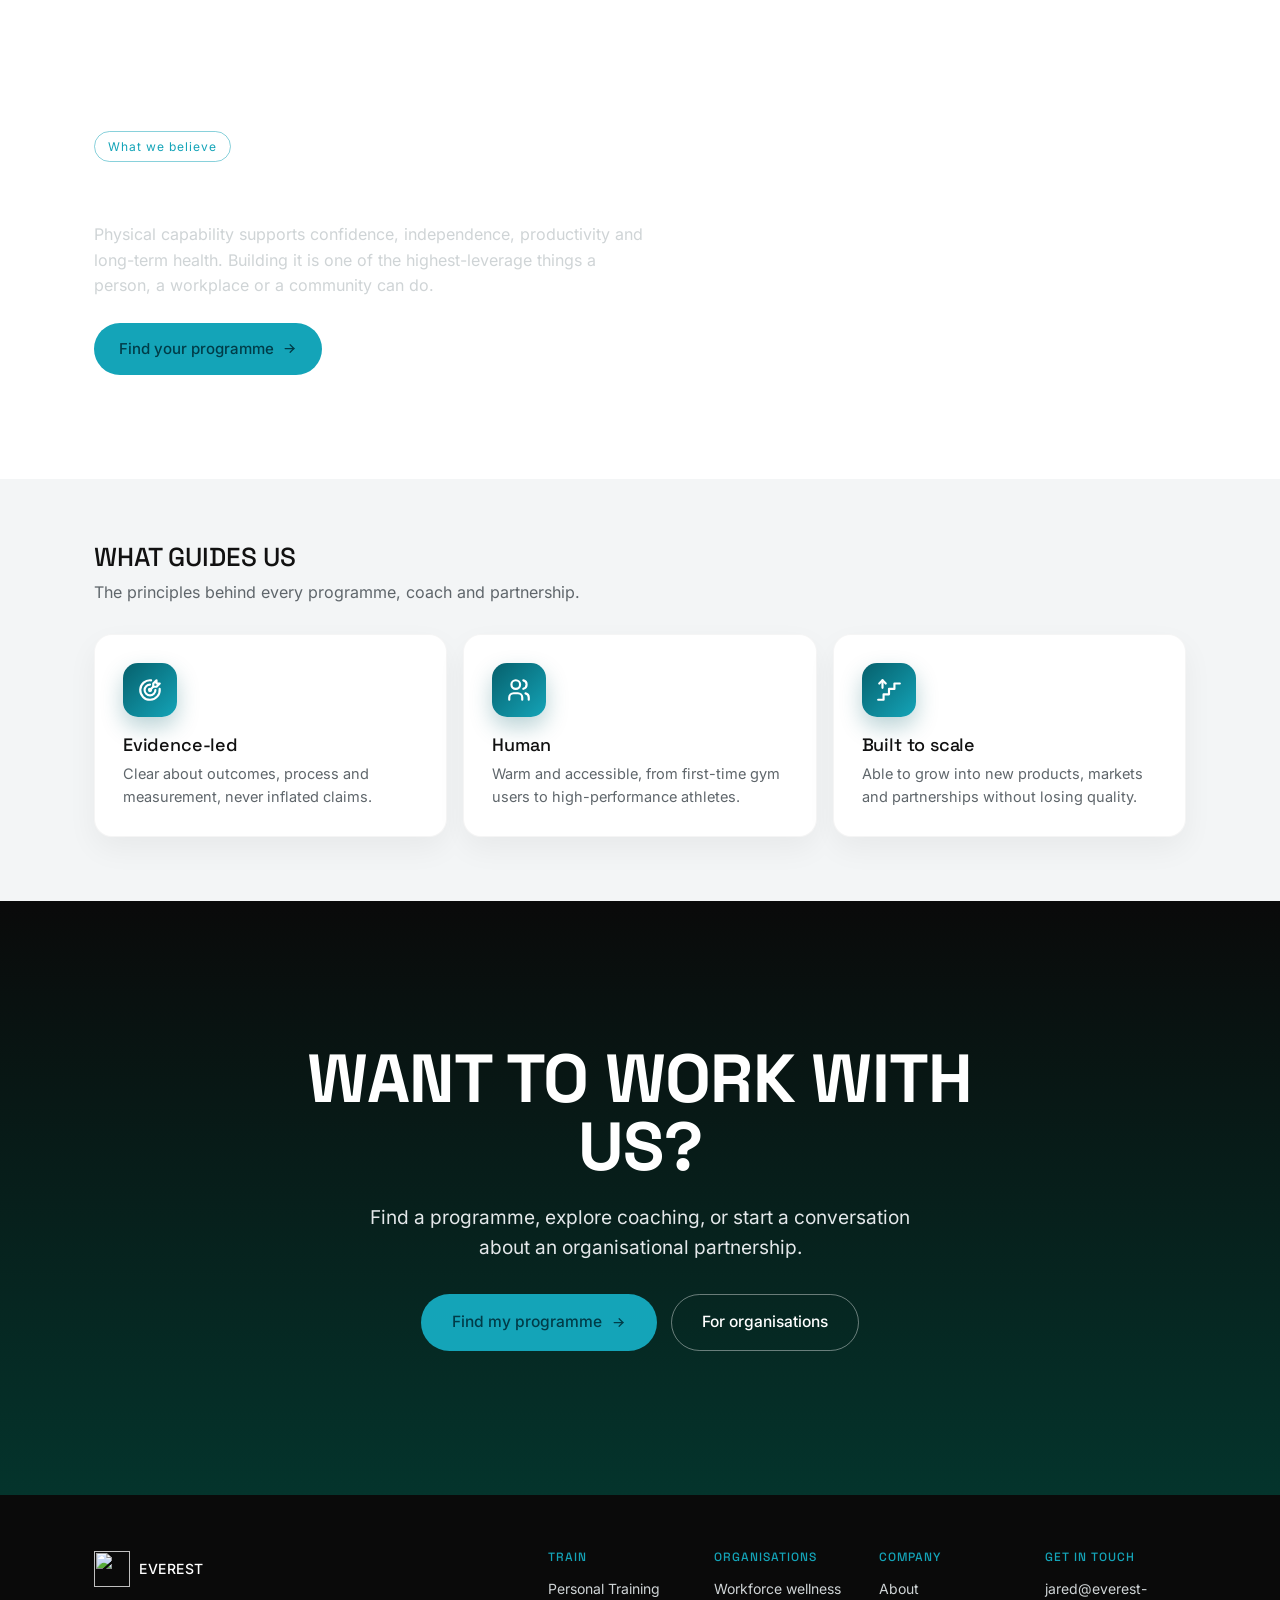
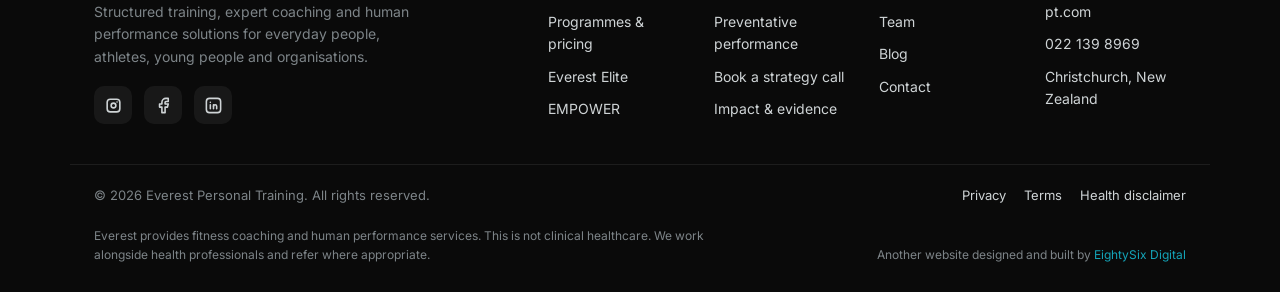
==== commit 3185d0ce: "Drop 698 KB of third-party icon font, and self-host the fonts Every page loaded @tabler/icons-webfon" ====
--- a/about/index.html
+++ b/about/index.html
@@ -11,11 +11,10 @@
   <meta property="og:title" content="About Everest | Personal Training &amp; Coaching in Christchurch" />
   <meta property="og:description" content="Our mission, vision and story. Everest builds everyday capability through movement, working towards movement recognised as frontline prevention." />
   <meta property="og:image" content="/assets/img/og-default.jpg" />
-  <link rel="preconnect" href="https://fonts.googleapis.com" />
-  <link rel="preconnect" href="https://fonts.gstatic.com" crossorigin />
-  <link href="https://fonts.googleapis.com/css2?family=Inter:wght@400;500;600&family=Space+Grotesk:wght@500;600;700&display=swap" rel="stylesheet" />
-  <link rel="stylesheet" href="https://cdn.jsdelivr.net/npm/@tabler/icons-webfont@3/dist/tabler-icons.min.css" />
+  <link rel="preload" href="/assets/fonts/inter-400-latin-v1.woff2" as="font" type="font/woff2" crossorigin />
+  <link rel="preload" href="/assets/fonts/space-grotesk-700-latin-v1.woff2" as="font" type="font/woff2" crossorigin />
   <link rel="stylesheet" href="/css/styles.css" />
+  <link rel="stylesheet" href="/css/icons.css" />
   <link rel="icon" href="/favicon-32.png" sizes="32x32" type="image/png" />
   <link rel="icon" href="/favicon-16.png" sizes="16x16" type="image/png" />
   <link rel="apple-touch-icon" href="/apple-touch-icon.png" />
--- a/css/styles.css
+++ b/css/styles.css
@@ -1,3 +1,115 @@
+/* Inter and Space Grotesk, self-hosted.
+
+   These used to come from fonts.googleapis.com, which meant two DNS lookups
+   and two TLS handshakes to a third party before any text could render in the
+   brand face. The files are the same ones Google serves, vendored under
+   /assets/fonts/ where they are cached permanently.
+
+   Both families are licensed under the SIL Open Font License 1.1:
+     Inter          - https://github.com/rsms/inter
+     Space Grotesk  - https://github.com/floriankarsten/space-grotesk
+
+   Only the subsets a page needs are downloaded, which is what unicode-range
+   below is for. latin-ext is kept because it carries the macrons (a e i o u
+   with overbars) that New Zealand English needs. */
+
+@font-face {
+  font-family: 'Inter';
+  font-style: normal;
+  font-weight: 400;
+  font-display: swap;
+  src: url('/assets/fonts/inter-400-latin-ext-v1.woff2') format('woff2');
+  unicode-range: U+0100-02BA, U+02BD-02C5, U+02C7-02CC, U+02CE-02D7, U+02DD-02FF, U+0304, U+0308, U+0329, U+1D00-1DBF, U+1E00-1E9F, U+1EF2-1EFF, U+2020, U+20A0-20AB, U+20AD-20C0, U+2113, U+2C60-2C7F, U+A720-A7FF;
+}
+@font-face {
+  font-family: 'Inter';
+  font-style: normal;
+  font-weight: 400;
+  font-display: swap;
+  src: url('/assets/fonts/inter-400-latin-v1.woff2') format('woff2');
+  unicode-range: U+0000-00FF, U+0131, U+0152-0153, U+02BB-02BC, U+02C6, U+02DA, U+02DC, U+0304, U+0308, U+0329, U+2000-206F, U+20AC, U+2122, U+2191, U+2193, U+2212, U+2215, U+FEFF, U+FFFD;
+}
+@font-face {
+  font-family: 'Inter';
+  font-style: normal;
+  font-weight: 500;
+  font-display: swap;
+  src: url('/assets/fonts/inter-500-latin-ext-v1.woff2') format('woff2');
+  unicode-range: U+0100-02BA, U+02BD-02C5, U+02C7-02CC, U+02CE-02D7, U+02DD-02FF, U+0304, U+0308, U+0329, U+1D00-1DBF, U+1E00-1E9F, U+1EF2-1EFF, U+2020, U+20A0-20AB, U+20AD-20C0, U+2113, U+2C60-2C7F, U+A720-A7FF;
+}
+@font-face {
+  font-family: 'Inter';
+  font-style: normal;
+  font-weight: 500;
+  font-display: swap;
+  src: url('/assets/fonts/inter-500-latin-v1.woff2') format('woff2');
+  unicode-range: U+0000-00FF, U+0131, U+0152-0153, U+02BB-02BC, U+02C6, U+02DA, U+02DC, U+0304, U+0308, U+0329, U+2000-206F, U+20AC, U+2122, U+2191, U+2193, U+2212, U+2215, U+FEFF, U+FFFD;
+}
+@font-face {
+  font-family: 'Inter';
+  font-style: normal;
+  font-weight: 600;
+  font-display: swap;
+  src: url('/assets/fonts/inter-600-latin-ext-v1.woff2') format('woff2');
+  unicode-range: U+0100-02BA, U+02BD-02C5, U+02C7-02CC, U+02CE-02D7, U+02DD-02FF, U+0304, U+0308, U+0329, U+1D00-1DBF, U+1E00-1E9F, U+1EF2-1EFF, U+2020, U+20A0-20AB, U+20AD-20C0, U+2113, U+2C60-2C7F, U+A720-A7FF;
+}
+@font-face {
+  font-family: 'Inter';
+  font-style: normal;
+  font-weight: 600;
+  font-display: swap;
+  src: url('/assets/fonts/inter-600-latin-v1.woff2') format('woff2');
+  unicode-range: U+0000-00FF, U+0131, U+0152-0153, U+02BB-02BC, U+02C6, U+02DA, U+02DC, U+0304, U+0308, U+0329, U+2000-206F, U+20AC, U+2122, U+2191, U+2193, U+2212, U+2215, U+FEFF, U+FFFD;
+}
+@font-face {
+  font-family: 'Space Grotesk';
+  font-style: normal;
+  font-weight: 500;
+  font-display: swap;
+  src: url('/assets/fonts/space-grotesk-500-latin-ext-v1.woff2') format('woff2');
+  unicode-range: U+0100-02BA, U+02BD-02C5, U+02C7-02CC, U+02CE-02D7, U+02DD-02FF, U+0304, U+0308, U+0329, U+1D00-1DBF, U+1E00-1E9F, U+1EF2-1EFF, U+2020, U+20A0-20AB, U+20AD-20C0, U+2113, U+2C60-2C7F, U+A720-A7FF;
+}
+@font-face {
+  font-family: 'Space Grotesk';
+  font-style: normal;
+  font-weight: 500;
+  font-display: swap;
+  src: url('/assets/fonts/space-grotesk-500-latin-v1.woff2') format('woff2');
+  unicode-range: U+0000-00FF, U+0131, U+0152-0153, U+02BB-02BC, U+02C6, U+02DA, U+02DC, U+0304, U+0308, U+0329, U+2000-206F, U+20AC, U+2122, U+2191, U+2193, U+2212, U+2215, U+FEFF, U+FFFD;
+}
+@font-face {
+  font-family: 'Space Grotesk';
+  font-style: normal;
+  font-weight: 600;
+  font-display: swap;
+  src: url('/assets/fonts/space-grotesk-600-latin-ext-v1.woff2') format('woff2');
+  unicode-range: U+0100-02BA, U+02BD-02C5, U+02C7-02CC, U+02CE-02D7, U+02DD-02FF, U+0304, U+0308, U+0329, U+1D00-1DBF, U+1E00-1E9F, U+1EF2-1EFF, U+2020, U+20A0-20AB, U+20AD-20C0, U+2113, U+2C60-2C7F, U+A720-A7FF;
+}
+@font-face {
+  font-family: 'Space Grotesk';
+  font-style: normal;
+  font-weight: 600;
+  font-display: swap;
+  src: url('/assets/fonts/space-grotesk-600-latin-v1.woff2') format('woff2');
+  unicode-range: U+0000-00FF, U+0131, U+0152-0153, U+02BB-02BC, U+02C6, U+02DA, U+02DC, U+0304, U+0308, U+0329, U+2000-206F, U+20AC, U+2122, U+2191, U+2193, U+2212, U+2215, U+FEFF, U+FFFD;
+}
+@font-face {
+  font-family: 'Space Grotesk';
+  font-style: normal;
+  font-weight: 700;
+  font-display: swap;
+  src: url('/assets/fonts/space-grotesk-700-latin-ext-v1.woff2') format('woff2');
+  unicode-range: U+0100-02BA, U+02BD-02C5, U+02C7-02CC, U+02CE-02D7, U+02DD-02FF, U+0304, U+0308, U+0329, U+1D00-1DBF, U+1E00-1E9F, U+1EF2-1EFF, U+2020, U+20A0-20AB, U+20AD-20C0, U+2113, U+2C60-2C7F, U+A720-A7FF;
+}
+@font-face {
+  font-family: 'Space Grotesk';
+  font-style: normal;
+  font-weight: 700;
+  font-display: swap;
+  src: url('/assets/fonts/space-grotesk-700-latin-v1.woff2') format('woff2');
+  unicode-range: U+0000-00FF, U+0131, U+0152-0153, U+02BB-02BC, U+02C6, U+02DA, U+02DC, U+0304, U+0308, U+0329, U+2000-206F, U+20AC, U+2122, U+2191, U+2193, U+2212, U+2215, U+FEFF, U+FFFD;
+}
+
 /* Everest Personal Training - core styles */
 :root {
   /* --- Brand palette (from the development brief) --- */
--- a/css/icons.css
+++ b/css/icons.css
@@ -0,0 +1,123 @@
+/* Everest icon set — 71 Tabler icons, inlined as CSS masks.
+   GENERATED FILE. Edit tools/icons-src/ and run: node tools/build-icons.js
+
+   Markup is unchanged from the webfont it replaces:
+   <i class="ti ti-arrow-right" aria-hidden="true"></i>
+
+   The mask takes its colour from currentColor, so icons inherit text colour,
+   and sizing follows font-size because the box is 1em.
+
+   Everything sits inside @supports: a browser without mask-image draws no icon
+   rather than a solid square, and the layout is unchanged either way.
+
+   Tabler Icons, version 3.47.0, used under the MIT Licence:
+
+   MIT License
+   
+   Copyright (c) 2020-2026 Paweł Kuna
+   
+   Permission is hereby granted, free of charge, to any person obtaining a copy
+   of this software and associated documentation files (the "Software"), to deal
+   in the Software without restriction, including without limitation the rights
+   to use, copy, modify, merge, publish, distribute, sublicense, and/or sell
+   copies of the Software, and to permit persons to whom the Software is
+   furnished to do so, subject to the following conditions:
+   
+   The above copyright notice and this permission notice shall be included in all
+   copies or substantial portions of the Software.
+   
+   THE SOFTWARE IS PROVIDED "AS IS", WITHOUT WARRANTY OF ANY KIND, EXPRESS OR
+   IMPLIED, INCLUDING BUT NOT LIMITED TO THE WARRANTIES OF MERCHANTABILITY,
+   FITNESS FOR A PARTICULAR PURPOSE AND NONINFRINGEMENT. IN NO EVENT SHALL THE
+   AUTHORS OR COPYRIGHT HOLDERS BE LIABLE FOR ANY CLAIM, DAMAGES OR OTHER
+   LIABILITY, WHETHER IN AN ACTION OF CONTRACT, TORT OR OTHERWISE, ARISING FROM,
+   OUT OF OR IN CONNECTION WITH THE SOFTWARE OR THE USE OR OTHER DEALINGS IN THE
+   SOFTWARE.
+*/
+
+.ti {
+  display: inline-block;
+  width: 1em;
+  height: 1em;
+  vertical-align: -0.125em;
+  flex: none;
+}
+
+@supports ((-webkit-mask-image: none) or (mask-image: none)) {
+  .ti {
+    -webkit-mask: var(--ti, none) center / contain no-repeat;
+            mask: var(--ti, none) center / contain no-repeat;
+  }
+
+.ti-activity-heartbeat { --ti: url("data:image/svg+xml,%3Csvg xmlns='http://www.w3.org/2000/svg' width='24' height='24' viewBox='0 0 24 24' fill='none' stroke='%23000' stroke-width='2' stroke-linecap='round' stroke-linejoin='round' %3E%3Cpath d='M3 12h4.5l1.5 -6l4 12l2 -9l1.5 3h4.5' /%3E%3C/svg%3E"); background-color: currentColor; }
+.ti-adjustments-horizontal { --ti: url("data:image/svg+xml,%3Csvg xmlns='http://www.w3.org/2000/svg' width='24' height='24' viewBox='0 0 24 24' fill='none' stroke='%23000' stroke-width='2' stroke-linecap='round' stroke-linejoin='round' %3E%3Cpath d='M12 6a2 2 0 1 0 4 0a2 2 0 1 0 -4 0' /%3E%3Cpath d='M4 6l8 0' /%3E%3Cpath d='M16 6l4 0' /%3E%3Cpath d='M6 12a2 2 0 1 0 4 0a2 2 0 1 0 -4 0' /%3E%3Cpath d='M4 12l2 0' /%3E%3Cpath d='M10 12l10 0' /%3E%3Cpath d='M15 18a2 2 0 1 0 4 0a2 2 0 1 0 -4 0' /%3E%3Cpath d='M4 18l11 0' /%3E%3Cpath d='M19 18l1 0' /%3E%3C/svg%3E"); background-color: currentColor; }
+.ti-apple { --ti: url("data:image/svg+xml,%3Csvg xmlns='http://www.w3.org/2000/svg' width='24' height='24' viewBox='0 0 24 24' fill='none' stroke='%23000' stroke-width='2' stroke-linecap='round' stroke-linejoin='round' %3E%3Cpath d='M4 11.319c0 3.102 .444 5.319 2.222 7.978c1.351 1.797 3.156 2.247 5.08 .988c.426 -.268 .97 -.268 1.397 0c1.923 1.26 3.728 .809 5.079 -.988c1.778 -2.66 2.222 -4.876 2.222 -7.977c0 -2.661 -1.99 -5.32 -4.444 -5.32c-1.267 0 -2.41 .693 -3.22 1.44a.5 .5 0 0 1 -.672 0c-.809 -.746 -1.953 -1.44 -3.22 -1.44c-2.454 0 -4.444 2.66 -4.444 5.319' /%3E%3Cpath d='M7 12c0 -1.47 .454 -2.34 1.5 -3' /%3E%3Cpath d='M12 7c0 -1.2 .867 -4 3 -4' /%3E%3C/svg%3E"); background-color: currentColor; }
+.ti-arrow-down { --ti: url("data:image/svg+xml,%3Csvg xmlns='http://www.w3.org/2000/svg' width='24' height='24' viewBox='0 0 24 24' fill='none' stroke='%23000' stroke-width='2' stroke-linecap='round' stroke-linejoin='round' %3E%3Cpath d='M12 5l0 14' /%3E%3Cpath d='M18 13l-6 6' /%3E%3Cpath d='M6 13l6 6' /%3E%3C/svg%3E"); background-color: currentColor; }
+.ti-arrow-left { --ti: url("data:image/svg+xml,%3Csvg xmlns='http://www.w3.org/2000/svg' width='24' height='24' viewBox='0 0 24 24' fill='none' stroke='%23000' stroke-width='2' stroke-linecap='round' stroke-linejoin='round' %3E%3Cpath d='M5 12l14 0' /%3E%3Cpath d='M5 12l6 6' /%3E%3Cpath d='M5 12l6 -6' /%3E%3C/svg%3E"); background-color: currentColor; }
+.ti-arrow-right { --ti: url("data:image/svg+xml,%3Csvg xmlns='http://www.w3.org/2000/svg' width='24' height='24' viewBox='0 0 24 24' fill='none' stroke='%23000' stroke-width='2' stroke-linecap='round' stroke-linejoin='round' %3E%3Cpath d='M5 12l14 0' /%3E%3Cpath d='M13 18l6 -6' /%3E%3Cpath d='M13 6l6 6' /%3E%3C/svg%3E"); background-color: currentColor; }
+.ti-arrow-up { --ti: url("data:image/svg+xml,%3Csvg xmlns='http://www.w3.org/2000/svg' width='24' height='24' viewBox='0 0 24 24' fill='none' stroke='%23000' stroke-width='2' stroke-linecap='round' stroke-linejoin='round' %3E%3Cpath d='M12 5l0 14' /%3E%3Cpath d='M18 11l-6 -6' /%3E%3Cpath d='M6 11l6 -6' /%3E%3C/svg%3E"); background-color: currentColor; }
+.ti-barbell { --ti: url("data:image/svg+xml,%3Csvg xmlns='http://www.w3.org/2000/svg' width='24' height='24' viewBox='0 0 24 24' fill='none' stroke='%23000' stroke-width='2' stroke-linecap='round' stroke-linejoin='round' %3E%3Cpath d='M2 12h1' /%3E%3Cpath d='M6 8h-2a1 1 0 0 0 -1 1v6a1 1 0 0 0 1 1h2' /%3E%3Cpath d='M6 7v10a1 1 0 0 0 1 1h1a1 1 0 0 0 1 -1v-10a1 1 0 0 0 -1 -1h-1a1 1 0 0 0 -1 1' /%3E%3Cpath d='M9 12h6' /%3E%3Cpath d='M15 7v10a1 1 0 0 0 1 1h1a1 1 0 0 0 1 -1v-10a1 1 0 0 0 -1 -1h-1a1 1 0 0 0 -1 1' /%3E%3Cpath d='M18 8h2a1 1 0 0 1 1 1v6a1 1 0 0 1 -1 1h-2' /%3E%3Cpath d='M22 12h-1' /%3E%3C/svg%3E"); background-color: currentColor; }
+.ti-brain { --ti: url("data:image/svg+xml,%3Csvg xmlns='http://www.w3.org/2000/svg' width='24' height='24' viewBox='0 0 24 24' fill='none' stroke='%23000' stroke-width='2' stroke-linecap='round' stroke-linejoin='round' %3E%3Cpath d='M15.5 13a3.5 3.5 0 0 0 -3.5 3.5v1a3.5 3.5 0 0 0 7 0v-1.8' /%3E%3Cpath d='M8.5 13a3.5 3.5 0 0 1 3.5 3.5v1a3.5 3.5 0 0 1 -7 0v-1.8' /%3E%3Cpath d='M17.5 16a3.5 3.5 0 0 0 0 -7h-.5' /%3E%3Cpath d='M19 9.3v-2.8a3.5 3.5 0 0 0 -7 0' /%3E%3Cpath d='M6.5 16a3.5 3.5 0 0 1 0 -7h.5' /%3E%3Cpath d='M5 9.3v-2.8a3.5 3.5 0 0 1 7 0v10' /%3E%3C/svg%3E"); background-color: currentColor; }
+.ti-brand-facebook { --ti: url("data:image/svg+xml,%3Csvg xmlns='http://www.w3.org/2000/svg' width='24' height='24' viewBox='0 0 24 24' fill='none' stroke='%23000' stroke-width='2' stroke-linecap='round' stroke-linejoin='round' %3E%3Cpath d='M7 10v4h3v7h4v-7h3l1 -4h-4v-2a1 1 0 0 1 1 -1h3v-4h-3a5 5 0 0 0 -5 5v2h-3' /%3E%3C/svg%3E"); background-color: currentColor; }
+.ti-brand-instagram { --ti: url("data:image/svg+xml,%3Csvg xmlns='http://www.w3.org/2000/svg' width='24' height='24' viewBox='0 0 24 24' fill='none' stroke='%23000' stroke-width='2' stroke-linecap='round' stroke-linejoin='round' %3E%3Cpath d='M4 8a4 4 0 0 1 4 -4h8a4 4 0 0 1 4 4v8a4 4 0 0 1 -4 4h-8a4 4 0 0 1 -4 -4l0 -8' /%3E%3Cpath d='M9 12a3 3 0 1 0 6 0a3 3 0 0 0 -6 0' /%3E%3Cpath d='M16.5 7.5v.01' /%3E%3C/svg%3E"); background-color: currentColor; }
+.ti-brand-linkedin { --ti: url("data:image/svg+xml,%3Csvg xmlns='http://www.w3.org/2000/svg' width='24' height='24' viewBox='0 0 24 24' fill='none' stroke='%23000' stroke-width='2' stroke-linecap='round' stroke-linejoin='round' %3E%3Cpath d='M8 11v5' /%3E%3Cpath d='M8 8v.01' /%3E%3Cpath d='M12 16v-5' /%3E%3Cpath d='M16 16v-3a2 2 0 1 0 -4 0' /%3E%3Cpath d='M3 7a4 4 0 0 1 4 -4h10a4 4 0 0 1 4 4v10a4 4 0 0 1 -4 4h-10a4 4 0 0 1 -4 -4l0 -10' /%3E%3C/svg%3E"); background-color: currentColor; }
+.ti-briefcase { --ti: url("data:image/svg+xml,%3Csvg xmlns='http://www.w3.org/2000/svg' width='24' height='24' viewBox='0 0 24 24' fill='none' stroke='%23000' stroke-width='2' stroke-linecap='round' stroke-linejoin='round' %3E%3Cpath d='M3 9a2 2 0 0 1 2 -2h14a2 2 0 0 1 2 2v9a2 2 0 0 1 -2 2h-14a2 2 0 0 1 -2 -2l0 -9' /%3E%3Cpath d='M8 7v-2a2 2 0 0 1 2 -2h4a2 2 0 0 1 2 2v2' /%3E%3Cpath d='M12 12l0 .01' /%3E%3Cpath d='M3 13a20 20 0 0 0 18 0' /%3E%3C/svg%3E"); background-color: currentColor; }
+.ti-building-community { --ti: url("data:image/svg+xml,%3Csvg xmlns='http://www.w3.org/2000/svg' width='24' height='24' viewBox='0 0 24 24' fill='none' stroke='%23000' stroke-width='2' stroke-linecap='round' stroke-linejoin='round' %3E%3Cpath d='M8 9l5 5v7h-5v-4m0 4h-5v-7l5 -5m1 1v-6a1 1 0 0 1 1 -1h10a1 1 0 0 1 1 1v17h-8' /%3E%3Cpath d='M13 7l0 .01' /%3E%3Cpath d='M17 7l0 .01' /%3E%3Cpath d='M17 11l0 .01' /%3E%3Cpath d='M17 15l0 .01' /%3E%3C/svg%3E"); background-color: currentColor; }
+.ti-calendar { --ti: url("data:image/svg+xml,%3Csvg xmlns='http://www.w3.org/2000/svg' width='24' height='24' viewBox='0 0 24 24' fill='none' stroke='%23000' stroke-width='2' stroke-linecap='round' stroke-linejoin='round' %3E%3Cpath d='M4 7a2 2 0 0 1 2 -2h12a2 2 0 0 1 2 2v12a2 2 0 0 1 -2 2h-12a2 2 0 0 1 -2 -2v-12' /%3E%3Cpath d='M16 3v4' /%3E%3Cpath d='M8 3v4' /%3E%3Cpath d='M4 11h16' /%3E%3Cpath d='M11 15h1' /%3E%3Cpath d='M12 15v3' /%3E%3C/svg%3E"); background-color: currentColor; }
+.ti-calendar-stats { --ti: url("data:image/svg+xml,%3Csvg xmlns='http://www.w3.org/2000/svg' width='24' height='24' viewBox='0 0 24 24' fill='none' stroke='%23000' stroke-width='2' stroke-linecap='round' stroke-linejoin='round' %3E%3Cpath d='M11.795 21h-6.795a2 2 0 0 1 -2 -2v-12a2 2 0 0 1 2 -2h12a2 2 0 0 1 2 2v4' /%3E%3Cpath d='M18 14v4h4' /%3E%3Cpath d='M14 18a4 4 0 1 0 8 0a4 4 0 1 0 -8 0' /%3E%3Cpath d='M15 3v4' /%3E%3Cpath d='M7 3v4' /%3E%3Cpath d='M3 11h16' /%3E%3C/svg%3E"); background-color: currentColor; }
+.ti-certificate { --ti: url("data:image/svg+xml,%3Csvg xmlns='http://www.w3.org/2000/svg' width='24' height='24' viewBox='0 0 24 24' fill='none' stroke='%23000' stroke-width='2' stroke-linecap='round' stroke-linejoin='round' %3E%3Cpath d='M12 15a3 3 0 1 0 6 0a3 3 0 1 0 -6 0' /%3E%3Cpath d='M13 17.5v4.5l2 -1.5l2 1.5v-4.5' /%3E%3Cpath d='M10 19h-5a2 2 0 0 1 -2 -2v-10c0 -1.1 .9 -2 2 -2h14a2 2 0 0 1 2 2v10a2 2 0 0 1 -1 1.73' /%3E%3Cpath d='M6 9l12 0' /%3E%3Cpath d='M6 12l3 0' /%3E%3Cpath d='M6 15l2 0' /%3E%3C/svg%3E"); background-color: currentColor; }
+.ti-chart-line { --ti: url("data:image/svg+xml,%3Csvg xmlns='http://www.w3.org/2000/svg' width='24' height='24' viewBox='0 0 24 24' fill='none' stroke='%23000' stroke-width='2' stroke-linecap='round' stroke-linejoin='round' %3E%3Cpath d='M4 19l16 0' /%3E%3Cpath d='M4 15l4 -6l4 2l4 -5l4 4' /%3E%3C/svg%3E"); background-color: currentColor; }
+.ti-check { --ti: url("data:image/svg+xml,%3Csvg xmlns='http://www.w3.org/2000/svg' width='24' height='24' viewBox='0 0 24 24' fill='none' stroke='%23000' stroke-width='2' stroke-linecap='round' stroke-linejoin='round' %3E%3Cpath d='M5 12l5 5l10 -10' /%3E%3C/svg%3E"); background-color: currentColor; }
+.ti-chevron-down { --ti: url("data:image/svg+xml,%3Csvg xmlns='http://www.w3.org/2000/svg' width='24' height='24' viewBox='0 0 24 24' fill='none' stroke='%23000' stroke-width='2' stroke-linecap='round' stroke-linejoin='round' %3E%3Cpath d='M6 9l6 6l6 -6' /%3E%3C/svg%3E"); background-color: currentColor; }
+.ti-clipboard-data { --ti: url("data:image/svg+xml,%3Csvg xmlns='http://www.w3.org/2000/svg' width='24' height='24' viewBox='0 0 24 24' fill='none' stroke='%23000' stroke-width='2' stroke-linecap='round' stroke-linejoin='round' %3E%3Cpath d='M9 5h-2a2 2 0 0 0 -2 2v12a2 2 0 0 0 2 2h10a2 2 0 0 0 2 -2v-12a2 2 0 0 0 -2 -2h-2' /%3E%3Cpath d='M9 5a2 2 0 0 1 2 -2h2a2 2 0 0 1 2 2a2 2 0 0 1 -2 2h-2a2 2 0 0 1 -2 -2' /%3E%3Cpath d='M9 17v-4' /%3E%3Cpath d='M12 17v-1' /%3E%3Cpath d='M15 17v-2' /%3E%3Cpath d='M12 17v-1' /%3E%3C/svg%3E"); background-color: currentColor; }
+.ti-clock { --ti: url("data:image/svg+xml,%3Csvg xmlns='http://www.w3.org/2000/svg' width='24' height='24' viewBox='0 0 24 24' fill='none' stroke='%23000' stroke-width='2' stroke-linecap='round' stroke-linejoin='round' %3E%3Cpath d='M3 12a9 9 0 1 0 18 0a9 9 0 0 0 -18 0' /%3E%3Cpath d='M12 7v5l3 3' /%3E%3C/svg%3E"); background-color: currentColor; }
+.ti-device-mobile { --ti: url("data:image/svg+xml,%3Csvg xmlns='http://www.w3.org/2000/svg' width='24' height='24' viewBox='0 0 24 24' fill='none' stroke='%23000' stroke-width='2' stroke-linecap='round' stroke-linejoin='round' %3E%3Cpath d='M6 5a2 2 0 0 1 2 -2h8a2 2 0 0 1 2 2v14a2 2 0 0 1 -2 2h-8a2 2 0 0 1 -2 -2v-14' /%3E%3Cpath d='M11 4h2' /%3E%3Cpath d='M12 17v.01' /%3E%3C/svg%3E"); background-color: currentColor; }
+.ti-diamond { --ti: url("data:image/svg+xml,%3Csvg xmlns='http://www.w3.org/2000/svg' width='24' height='24' viewBox='0 0 24 24' fill='none' stroke='%23000' stroke-width='2' stroke-linecap='round' stroke-linejoin='round' %3E%3Cpath d='M6 5h12l3 5l-8.5 9.5a.7 .7 0 0 1 -1 0l-8.5 -9.5l3 -5' /%3E%3Cpath d='M10 12l-2 -2.2l.6 -1' /%3E%3C/svg%3E"); background-color: currentColor; }
+.ti-droplet { --ti: url("data:image/svg+xml,%3Csvg xmlns='http://www.w3.org/2000/svg' width='24' height='24' viewBox='0 0 24 24' fill='none' stroke='%23000' stroke-width='2' stroke-linecap='round' stroke-linejoin='round' %3E%3Cpath d='M7.502 19.423c2.602 2.105 6.395 2.105 8.996 0c2.602 -2.105 3.262 -5.708 1.566 -8.546l-4.89 -7.26c-.42 -.625 -1.287 -.803 -1.936 -.397a1.376 1.376 0 0 0 -.41 .397l-4.893 7.26c-1.695 2.838 -1.035 6.441 1.567 8.546' /%3E%3C/svg%3E"); background-color: currentColor; }
+.ti-external-link { --ti: url("data:image/svg+xml,%3Csvg xmlns='http://www.w3.org/2000/svg' width='24' height='24' viewBox='0 0 24 24' fill='none' stroke='%23000' stroke-width='2' stroke-linecap='round' stroke-linejoin='round' %3E%3Cpath d='M12 6h-6a2 2 0 0 0 -2 2v10a2 2 0 0 0 2 2h10a2 2 0 0 0 2 -2v-6' /%3E%3Cpath d='M11 13l9 -9' /%3E%3Cpath d='M15 4h5v5' /%3E%3C/svg%3E"); background-color: currentColor; }
+.ti-file-analytics { --ti: url("data:image/svg+xml,%3Csvg xmlns='http://www.w3.org/2000/svg' width='24' height='24' viewBox='0 0 24 24' fill='none' stroke='%23000' stroke-width='2' stroke-linecap='round' stroke-linejoin='round' %3E%3Cpath d='M14 3v4a1 1 0 0 0 1 1h4' /%3E%3Cpath d='M17 21h-10a2 2 0 0 1 -2 -2v-14a2 2 0 0 1 2 -2h7l5 5v11a2 2 0 0 1 -2 2' /%3E%3Cpath d='M9 17l0 -5' /%3E%3Cpath d='M12 17l0 -1' /%3E%3Cpath d='M15 17l0 -3' /%3E%3C/svg%3E"); background-color: currentColor; }
+.ti-first-aid-kit { --ti: url("data:image/svg+xml,%3Csvg xmlns='http://www.w3.org/2000/svg' width='24' height='24' viewBox='0 0 24 24' fill='none' stroke='%23000' stroke-width='2' stroke-linecap='round' stroke-linejoin='round' %3E%3Cpath d='M8 8v-2a2 2 0 0 1 2 -2h4a2 2 0 0 1 2 2v2' /%3E%3Cpath d='M4 10a2 2 0 0 1 2 -2h12a2 2 0 0 1 2 2v8a2 2 0 0 1 -2 2h-12a2 2 0 0 1 -2 -2l0 -8' /%3E%3Cpath d='M10 14h4' /%3E%3Cpath d='M12 12v4' /%3E%3C/svg%3E"); background-color: currentColor; }
+.ti-flame { --ti: url("data:image/svg+xml,%3Csvg xmlns='http://www.w3.org/2000/svg' width='24' height='24' viewBox='0 0 24 24' fill='none' stroke='%23000' stroke-width='2' stroke-linecap='round' stroke-linejoin='round' %3E%3Cpath d='M12 10.941c2.333 -3.308 .167 -7.823 -1 -8.941c0 3.395 -2.235 5.299 -3.667 6.706c-1.43 1.408 -2.333 3.294 -2.333 5.588c0 3.704 3.134 6.706 7 6.706c3.866 0 7 -3.002 7 -6.706c0 -1.712 -1.232 -4.403 -2.333 -5.588c-2.084 3.353 -3.257 3.353 -4.667 2.235' /%3E%3C/svg%3E"); background-color: currentColor; }
+.ti-heart { --ti: url("data:image/svg+xml,%3Csvg xmlns='http://www.w3.org/2000/svg' width='24' height='24' viewBox='0 0 24 24' fill='none' stroke='%23000' stroke-width='2' stroke-linecap='round' stroke-linejoin='round' %3E%3Cpath d='M19.5 12.572l-7.5 7.428l-7.5 -7.428a5 5 0 1 1 7.5 -6.566a5 5 0 1 1 7.5 6.572' /%3E%3C/svg%3E"); background-color: currentColor; }
+.ti-heart-handshake { --ti: url("data:image/svg+xml,%3Csvg xmlns='http://www.w3.org/2000/svg' width='24' height='24' viewBox='0 0 24 24' fill='none' stroke='%23000' stroke-width='2' stroke-linecap='round' stroke-linejoin='round' %3E%3Cpath d='M19.5 12.572l-7.5 7.428l-7.5 -7.428a5 5 0 1 1 7.5 -6.566a5 5 0 1 1 7.5 6.572' /%3E%3Cpath d='M12 6l-3.293 3.293a1 1 0 0 0 0 1.414l.543 .543c.69 .69 1.81 .69 2.5 0l1 -1a3.182 3.182 0 0 1 4.5 0l2.25 2.25' /%3E%3Cpath d='M12.5 15.5l2 2' /%3E%3Cpath d='M15 13l2 2' /%3E%3C/svg%3E"); background-color: currentColor; }
+.ti-heartbeat { --ti: url("data:image/svg+xml,%3Csvg xmlns='http://www.w3.org/2000/svg' width='24' height='24' viewBox='0 0 24 24' fill='none' stroke='%23000' stroke-width='2' stroke-linecap='round' stroke-linejoin='round' %3E%3Cpath d='M19.5 13.572l-7.5 7.428l-2.896 -2.868m-6.117 -8.104a5 5 0 0 1 9.013 -3.022a5 5 0 1 1 7.5 6.572' /%3E%3Cpath d='M3 13h2l2 3l2 -6l1 3h3' /%3E%3C/svg%3E"); background-color: currentColor; }
+.ti-hourglass-high { --ti: url("data:image/svg+xml,%3Csvg xmlns='http://www.w3.org/2000/svg' width='24' height='24' viewBox='0 0 24 24' fill='none' stroke='%23000' stroke-width='2' stroke-linecap='round' stroke-linejoin='round' %3E%3Cpath d='M6.5 7h11' /%3E%3Cpath d='M6 20v-2a6 6 0 1 1 12 0v2a1 1 0 0 1 -1 1h-10a1 1 0 0 1 -1 -1' /%3E%3Cpath d='M6 4v2a6 6 0 1 0 12 0v-2a1 1 0 0 0 -1 -1h-10a1 1 0 0 0 -1 1' /%3E%3C/svg%3E"); background-color: currentColor; }
+.ti-info-circle { --ti: url("data:image/svg+xml,%3Csvg xmlns='http://www.w3.org/2000/svg' width='24' height='24' viewBox='0 0 24 24' fill='none' stroke='%23000' stroke-width='2' stroke-linecap='round' stroke-linejoin='round' %3E%3Cpath d='M3 12a9 9 0 1 0 18 0a9 9 0 0 0 -18 0' /%3E%3Cpath d='M12 9h.01' /%3E%3Cpath d='M11 12h1v4h1' /%3E%3C/svg%3E"); background-color: currentColor; }
+.ti-list-check { --ti: url("data:image/svg+xml,%3Csvg xmlns='http://www.w3.org/2000/svg' width='24' height='24' viewBox='0 0 24 24' fill='none' stroke='%23000' stroke-width='2' stroke-linecap='round' stroke-linejoin='round' %3E%3Cpath d='M3.5 5.5l1.5 1.5l2.5 -2.5' /%3E%3Cpath d='M3.5 11.5l1.5 1.5l2.5 -2.5' /%3E%3Cpath d='M3.5 17.5l1.5 1.5l2.5 -2.5' /%3E%3Cpath d='M11 6l9 0' /%3E%3Cpath d='M11 12l9 0' /%3E%3Cpath d='M11 18l9 0' /%3E%3C/svg%3E"); background-color: currentColor; }
+.ti-lock { --ti: url("data:image/svg+xml,%3Csvg xmlns='http://www.w3.org/2000/svg' width='24' height='24' viewBox='0 0 24 24' fill='none' stroke='%23000' stroke-width='2' stroke-linecap='round' stroke-linejoin='round' %3E%3Cpath d='M5 13a2 2 0 0 1 2 -2h10a2 2 0 0 1 2 2v6a2 2 0 0 1 -2 2h-10a2 2 0 0 1 -2 -2v-6' /%3E%3Cpath d='M11 16a1 1 0 1 0 2 0a1 1 0 0 0 -2 0' /%3E%3Cpath d='M8 11v-4a4 4 0 1 1 8 0v4' /%3E%3C/svg%3E"); background-color: currentColor; }
+.ti-mail { --ti: url("data:image/svg+xml,%3Csvg xmlns='http://www.w3.org/2000/svg' width='24' height='24' viewBox='0 0 24 24' fill='none' stroke='%23000' stroke-width='2' stroke-linecap='round' stroke-linejoin='round' %3E%3Cpath d='M3 7a2 2 0 0 1 2 -2h14a2 2 0 0 1 2 2v10a2 2 0 0 1 -2 2h-14a2 2 0 0 1 -2 -2v-10' /%3E%3Cpath d='M3 7l9 6l9 -6' /%3E%3C/svg%3E"); background-color: currentColor; }
+.ti-map-pin { --ti: url("data:image/svg+xml,%3Csvg xmlns='http://www.w3.org/2000/svg' width='24' height='24' viewBox='0 0 24 24' fill='none' stroke='%23000' stroke-width='2' stroke-linecap='round' stroke-linejoin='round' %3E%3Cpath d='M9 11a3 3 0 1 0 6 0a3 3 0 0 0 -6 0' /%3E%3Cpath d='M17.657 16.657l-4.243 4.243a2 2 0 0 1 -2.827 0l-4.244 -4.243a8 8 0 1 1 11.314 0' /%3E%3C/svg%3E"); background-color: currentColor; }
+.ti-medal { --ti: url("data:image/svg+xml,%3Csvg xmlns='http://www.w3.org/2000/svg' width='24' height='24' viewBox='0 0 24 24' fill='none' stroke='%23000' stroke-width='2' stroke-linecap='round' stroke-linejoin='round' %3E%3Cpath d='M12 4v3m-4 -3v6m8 -6v6' /%3E%3Cpath d='M12 18.5l-3 1.5l.5 -3.5l-2 -2l3 -.5l1.5 -3l1.5 3l3 .5l-2 2l.5 3.5l-3 -1.5' /%3E%3C/svg%3E"); background-color: currentColor; }
+.ti-menu-2 { --ti: url("data:image/svg+xml,%3Csvg xmlns='http://www.w3.org/2000/svg' width='24' height='24' viewBox='0 0 24 24' fill='none' stroke='%23000' stroke-width='2' stroke-linecap='round' stroke-linejoin='round' %3E%3Cpath d='M4 6l16 0' /%3E%3Cpath d='M4 12l16 0' /%3E%3Cpath d='M4 18l16 0' /%3E%3C/svg%3E"); background-color: currentColor; }
+.ti-message-2 { --ti: url("data:image/svg+xml,%3Csvg xmlns='http://www.w3.org/2000/svg' width='24' height='24' viewBox='0 0 24 24' fill='none' stroke='%23000' stroke-width='2' stroke-linecap='round' stroke-linejoin='round' %3E%3Cpath d='M8 9h8' /%3E%3Cpath d='M8 13h6' /%3E%3Cpath d='M9 18h-3a3 3 0 0 1 -3 -3v-8a3 3 0 0 1 3 -3h12a3 3 0 0 1 3 3v8a3 3 0 0 1 -3 3h-3l-3 3l-3 -3' /%3E%3C/svg%3E"); background-color: currentColor; }
+.ti-minus { --ti: url("data:image/svg+xml,%3Csvg xmlns='http://www.w3.org/2000/svg' width='24' height='24' viewBox='0 0 24 24' fill='none' stroke='%23000' stroke-width='2' stroke-linecap='round' stroke-linejoin='round' %3E%3Cpath d='M5 12l14 0' /%3E%3C/svg%3E"); background-color: currentColor; }
+.ti-mood-heart { --ti: url("data:image/svg+xml,%3Csvg xmlns='http://www.w3.org/2000/svg' width='24' height='24' viewBox='0 0 24 24' fill='none' stroke='%23000' stroke-width='2' stroke-linecap='round' stroke-linejoin='round' %3E%3Cpath d='M21 12a9 9 0 1 0 -8.012 8.946' /%3E%3Cpath d='M9 10h.01' /%3E%3Cpath d='M15 10h.01' /%3E%3Cpath d='M9.5 15a3.59 3.59 0 0 0 2.774 .99' /%3E%3Cpath d='M18.994 21.5l2.518 -2.58a1.74 1.74 0 0 0 .004 -2.413a1.627 1.627 0 0 0 -2.346 -.005l-.168 .172l-.168 -.172a1.627 1.627 0 0 0 -2.346 -.004a1.74 1.74 0 0 0 -.004 2.412l2.51 2.59' /%3E%3C/svg%3E"); background-color: currentColor; }
+.ti-mood-smile { --ti: url("data:image/svg+xml,%3Csvg xmlns='http://www.w3.org/2000/svg' width='24' height='24' viewBox='0 0 24 24' fill='none' stroke='%23000' stroke-width='2' stroke-linecap='round' stroke-linejoin='round' %3E%3Cpath d='M3 12a9 9 0 1 0 18 0a9 9 0 1 0 -18 0' /%3E%3Cpath d='M9 10l.01 0' /%3E%3Cpath d='M15 10l.01 0' /%3E%3Cpath d='M9.5 15a3.5 3.5 0 0 0 5 0' /%3E%3C/svg%3E"); background-color: currentColor; }
+.ti-mountain { --ti: url("data:image/svg+xml,%3Csvg xmlns='http://www.w3.org/2000/svg' width='24' height='24' viewBox='0 0 24 24' fill='none' stroke='%23000' stroke-width='2' stroke-linecap='round' stroke-linejoin='round' %3E%3Cpath d='M3 20h18l-6.921 -14.612a2.3 2.3 0 0 0 -4.158 0l-6.921 14.612' /%3E%3Cpath d='M7.5 11l2 2.5l2.5 -2.5l2 3l2.5 -2' /%3E%3C/svg%3E"); background-color: currentColor; }
+.ti-phone { --ti: url("data:image/svg+xml,%3Csvg xmlns='http://www.w3.org/2000/svg' width='24' height='24' viewBox='0 0 24 24' fill='none' stroke='%23000' stroke-width='2' stroke-linecap='round' stroke-linejoin='round' %3E%3Cpath d='M5 4h4l2 5l-2.5 1.5a11 11 0 0 0 5 5l1.5 -2.5l5 2v4a2 2 0 0 1 -2 2a16 16 0 0 1 -15 -15a2 2 0 0 1 2 -2' /%3E%3C/svg%3E"); background-color: currentColor; }
+.ti-plus { --ti: url("data:image/svg+xml,%3Csvg xmlns='http://www.w3.org/2000/svg' width='24' height='24' viewBox='0 0 24 24' fill='none' stroke='%23000' stroke-width='2' stroke-linecap='round' stroke-linejoin='round' %3E%3Cpath d='M12 5l0 14' /%3E%3Cpath d='M5 12l14 0' /%3E%3C/svg%3E"); background-color: currentColor; }
+.ti-presentation { --ti: url("data:image/svg+xml,%3Csvg xmlns='http://www.w3.org/2000/svg' width='24' height='24' viewBox='0 0 24 24' fill='none' stroke='%23000' stroke-width='2' stroke-linecap='round' stroke-linejoin='round' %3E%3Cpath d='M3 4l18 0' /%3E%3Cpath d='M4 4v10a2 2 0 0 0 2 2h12a2 2 0 0 0 2 -2v-10' /%3E%3Cpath d='M12 16l0 4' /%3E%3Cpath d='M9 20l6 0' /%3E%3Cpath d='M8 12l3 -3l2 2l3 -3' /%3E%3C/svg%3E"); background-color: currentColor; }
+.ti-quote { --ti: url("data:image/svg+xml,%3Csvg xmlns='http://www.w3.org/2000/svg' width='24' height='24' viewBox='0 0 24 24' fill='none' stroke='%23000' stroke-width='2' stroke-linecap='round' stroke-linejoin='round' %3E%3Cpath d='M10 11h-4a1 1 0 0 1 -1 -1v-3a1 1 0 0 1 1 -1h3a1 1 0 0 1 1 1v6c0 2.667 -1.333 4.333 -4 5' /%3E%3Cpath d='M19 11h-4a1 1 0 0 1 -1 -1v-3a1 1 0 0 1 1 -1h3a1 1 0 0 1 1 1v6c0 2.667 -1.333 4.333 -4 5' /%3E%3C/svg%3E"); background-color: currentColor; }
+.ti-refresh { --ti: url("data:image/svg+xml,%3Csvg xmlns='http://www.w3.org/2000/svg' width='24' height='24' viewBox='0 0 24 24' fill='none' stroke='%23000' stroke-width='2' stroke-linecap='round' stroke-linejoin='round' %3E%3Cpath d='M20 11a8.1 8.1 0 0 0 -15.5 -2m-.5 -4v4h4' /%3E%3Cpath d='M4 13a8.1 8.1 0 0 0 15.5 2m.5 4v-4h-4' /%3E%3C/svg%3E"); background-color: currentColor; }
+.ti-run { --ti: url("data:image/svg+xml,%3Csvg xmlns='http://www.w3.org/2000/svg' width='24' height='24' viewBox='0 0 24 24' fill='none' stroke='%23000' stroke-width='2' stroke-linecap='round' stroke-linejoin='round' %3E%3Cpath d='M11.007 5a2 2 0 1 0 4 0a2 2 0 1 0 -4 0' /%3E%3Cpath d='M4 17l5 1l.75 -1.5' /%3E%3Cpath d='M15 21v-4l-4 -3l1 -6' /%3E%3Cpath d='M7 12v-3l5 -1l3 3l3 1' /%3E%3C/svg%3E"); background-color: currentColor; }
+.ti-school { --ti: url("data:image/svg+xml,%3Csvg xmlns='http://www.w3.org/2000/svg' width='24' height='24' viewBox='0 0 24 24' fill='none' stroke='%23000' stroke-width='2' stroke-linecap='round' stroke-linejoin='round' %3E%3Cpath d='M22 9l-10 -4l-10 4l10 4l10 -4v6' /%3E%3Cpath d='M6 10.6v5.4a6 3 0 0 0 12 0v-5.4' /%3E%3C/svg%3E"); background-color: currentColor; }
+.ti-seedling { --ti: url("data:image/svg+xml,%3Csvg xmlns='http://www.w3.org/2000/svg' width='24' height='24' viewBox='0 0 24 24' fill='none' stroke='%23000' stroke-width='2' stroke-linecap='round' stroke-linejoin='round' %3E%3Cpath d='M12 10a6 6 0 0 0 -6 -6h-3v2a6 6 0 0 0 6 6h3' /%3E%3Cpath d='M12 14a6 6 0 0 1 6 -6h3v1a6 6 0 0 1 -6 6h-3' /%3E%3Cpath d='M12 20l0 -10' /%3E%3C/svg%3E"); background-color: currentColor; }
+.ti-send { --ti: url("data:image/svg+xml,%3Csvg xmlns='http://www.w3.org/2000/svg' width='24' height='24' viewBox='0 0 24 24' fill='none' stroke='%23000' stroke-width='2' stroke-linecap='round' stroke-linejoin='round' %3E%3Cpath d='M10 14l11 -11' /%3E%3Cpath d='M21 3l-6.5 18a.55 .55 0 0 1 -1 0l-3.5 -7l-7 -3.5a.55 .55 0 0 1 0 -1l18 -6.5' /%3E%3C/svg%3E"); background-color: currentColor; }
+.ti-shield-check { --ti: url("data:image/svg+xml,%3Csvg xmlns='http://www.w3.org/2000/svg' width='24' height='24' viewBox='0 0 24 24' fill='none' stroke='%23000' stroke-width='2' stroke-linecap='round' stroke-linejoin='round' %3E%3Cpath d='M11.46 20.846a12 12 0 0 1 -7.96 -14.846a12 12 0 0 0 8.5 -3a12 12 0 0 0 8.5 3a12 12 0 0 1 -.09 7.06' /%3E%3Cpath d='M15 19l2 2l4 -4' /%3E%3C/svg%3E"); background-color: currentColor; }
+.ti-shield-heart { --ti: url("data:image/svg+xml,%3Csvg xmlns='http://www.w3.org/2000/svg' width='24' height='24' viewBox='0 0 24 24' fill='none' stroke='%23000' stroke-width='2' stroke-linecap='round' stroke-linejoin='round' %3E%3Cpath d='M12 21a12 12 0 0 1 -8.5 -15a12 12 0 0 0 8.5 -3a12 12 0 0 0 8.5 3a12.01 12.01 0 0 1 .378 5' /%3E%3Cpath d='M18 22l3.35 -3.284a2.143 2.143 0 0 0 .005 -3.071a2.242 2.242 0 0 0 -3.129 -.006l-.224 .22l-.223 -.22a2.242 2.242 0 0 0 -3.128 -.006a2.143 2.143 0 0 0 -.006 3.071l3.355 3.296' /%3E%3C/svg%3E"); background-color: currentColor; }
+.ti-shirt-sport { --ti: url("data:image/svg+xml,%3Csvg xmlns='http://www.w3.org/2000/svg' width='24' height='24' viewBox='0 0 24 24' fill='none' stroke='%23000' stroke-width='2' stroke-linecap='round' stroke-linejoin='round' %3E%3Cpath d='M15 4l6 2v5h-3v8a1 1 0 0 1 -1 1h-10a1 1 0 0 1 -1 -1v-8h-3v-5l6 -2a3 3 0 0 0 6 0' /%3E%3Cpath d='M10.5 11h2.5l-1.5 5' /%3E%3C/svg%3E"); background-color: currentColor; }
+.ti-sparkles { --ti: url("data:image/svg+xml,%3Csvg xmlns='http://www.w3.org/2000/svg' width='24' height='24' viewBox='0 0 24 24' fill='none' stroke='%23000' stroke-width='2' stroke-linecap='round' stroke-linejoin='round' %3E%3Cpath d='M16 18a2 2 0 0 1 2 2a2 2 0 0 1 2 -2a2 2 0 0 1 -2 -2a2 2 0 0 1 -2 2m0 -12a2 2 0 0 1 2 2a2 2 0 0 1 2 -2a2 2 0 0 1 -2 -2a2 2 0 0 1 -2 2m-7 12a6 6 0 0 1 6 -6a6 6 0 0 1 -6 -6a6 6 0 0 1 -6 6a6 6 0 0 1 6 6' /%3E%3C/svg%3E"); background-color: currentColor; }
+.ti-stairs-up { --ti: url("data:image/svg+xml,%3Csvg xmlns='http://www.w3.org/2000/svg' width='24' height='24' viewBox='0 0 24 24' fill='none' stroke='%23000' stroke-width='2' stroke-linecap='round' stroke-linejoin='round' %3E%3Cpath d='M22 6h-5v5h-5v5h-5v5h-5' /%3E%3Cpath d='M6 10v-7' /%3E%3Cpath d='M3 6l3 -3l3 3' /%3E%3C/svg%3E"); background-color: currentColor; }
+.ti-stethoscope { --ti: url("data:image/svg+xml,%3Csvg xmlns='http://www.w3.org/2000/svg' width='24' height='24' viewBox='0 0 24 24' fill='none' stroke='%23000' stroke-width='2' stroke-linecap='round' stroke-linejoin='round' %3E%3Cpath d='M6 4h-1a2 2 0 0 0 -2 2v3.5a5.5 5.5 0 0 0 11 0v-3.5a2 2 0 0 0 -2 -2h-1' /%3E%3Cpath d='M8 15a6 6 0 1 0 12 0v-3' /%3E%3Cpath d='M11 3v2' /%3E%3Cpath d='M6 3v2' /%3E%3Cpath d='M18 10a2 2 0 1 0 4 0a2 2 0 1 0 -4 0' /%3E%3C/svg%3E"); background-color: currentColor; }
+.ti-target-arrow { --ti: url("data:image/svg+xml,%3Csvg xmlns='http://www.w3.org/2000/svg' width='24' height='24' viewBox='0 0 24 24' fill='none' stroke='%23000' stroke-width='2' stroke-linecap='round' stroke-linejoin='round' %3E%3Cpath d='M11 12a1 1 0 1 0 2 0a1 1 0 1 0 -2 0' /%3E%3Cpath d='M12 7a5 5 0 1 0 5 5' /%3E%3Cpath d='M13 3.055a9 9 0 1 0 7.941 7.945' /%3E%3Cpath d='M15 6v3h3l3 -3h-3v-3l-3 3' /%3E%3Cpath d='M15 9l-3 3' /%3E%3C/svg%3E"); background-color: currentColor; }
+.ti-trophy { --ti: url("data:image/svg+xml,%3Csvg xmlns='http://www.w3.org/2000/svg' width='24' height='24' viewBox='0 0 24 24' fill='none' stroke='%23000' stroke-width='2' stroke-linecap='round' stroke-linejoin='round' %3E%3Cpath d='M8 21l8 0' /%3E%3Cpath d='M12 17l0 4' /%3E%3Cpath d='M7 4l10 0' /%3E%3Cpath d='M17 4v8a5 5 0 0 1 -10 0v-8' /%3E%3Cpath d='M3 9a2 2 0 1 0 4 0a2 2 0 1 0 -4 0' /%3E%3Cpath d='M17 9a2 2 0 1 0 4 0a2 2 0 1 0 -4 0' /%3E%3C/svg%3E"); background-color: currentColor; }
+.ti-user { --ti: url("data:image/svg+xml,%3Csvg xmlns='http://www.w3.org/2000/svg' width='24' height='24' viewBox='0 0 24 24' fill='none' stroke='%23000' stroke-width='2' stroke-linecap='round' stroke-linejoin='round' %3E%3Cpath d='M8 7a4 4 0 1 0 8 0a4 4 0 0 0 -8 0' /%3E%3Cpath d='M6 21v-2a4 4 0 0 1 4 -4h4a4 4 0 0 1 4 4v2' /%3E%3C/svg%3E"); background-color: currentColor; }
+.ti-user-check { --ti: url("data:image/svg+xml,%3Csvg xmlns='http://www.w3.org/2000/svg' width='24' height='24' viewBox='0 0 24 24' fill='none' stroke='%23000' stroke-width='2' stroke-linecap='round' stroke-linejoin='round' %3E%3Cpath d='M8 7a4 4 0 1 0 8 0a4 4 0 0 0 -8 0' /%3E%3Cpath d='M6 21v-2a4 4 0 0 1 4 -4h4' /%3E%3Cpath d='M15 19l2 2l4 -4' /%3E%3C/svg%3E"); background-color: currentColor; }
+.ti-user-star { --ti: url("data:image/svg+xml,%3Csvg xmlns='http://www.w3.org/2000/svg' width='24' height='24' viewBox='0 0 24 24' fill='none' stroke='%23000' stroke-width='2' stroke-linecap='round' stroke-linejoin='round' %3E%3Cpath d='M8 7a4 4 0 1 0 8 0a4 4 0 0 0 -8 0' /%3E%3Cpath d='M6 21v-2a4 4 0 0 1 4 -4h.5' /%3E%3Cpath d='M17.8 20.817l-2.172 1.138a.392 .392 0 0 1 -.568 -.41l.415 -2.411l-1.757 -1.707a.389 .389 0 0 1 .217 -.665l2.428 -.352l1.086 -2.193a.392 .392 0 0 1 .702 0l1.086 2.193l2.428 .352a.39 .39 0 0 1 .217 .665l-1.757 1.707l.414 2.41a.39 .39 0 0 1 -.567 .411l-2.172 -1.138' /%3E%3C/svg%3E"); background-color: currentColor; }
+.ti-users { --ti: url("data:image/svg+xml,%3Csvg xmlns='http://www.w3.org/2000/svg' width='24' height='24' viewBox='0 0 24 24' fill='none' stroke='%23000' stroke-width='2' stroke-linecap='round' stroke-linejoin='round' %3E%3Cpath d='M5 7a4 4 0 1 0 8 0a4 4 0 1 0 -8 0' /%3E%3Cpath d='M3 21v-2a4 4 0 0 1 4 -4h4a4 4 0 0 1 4 4v2' /%3E%3Cpath d='M16 3.13a4 4 0 0 1 0 7.75' /%3E%3Cpath d='M21 21v-2a4 4 0 0 0 -3 -3.85' /%3E%3C/svg%3E"); background-color: currentColor; }
+.ti-users-group { --ti: url("data:image/svg+xml,%3Csvg xmlns='http://www.w3.org/2000/svg' width='24' height='24' viewBox='0 0 24 24' fill='none' stroke='%23000' stroke-width='2' stroke-linecap='round' stroke-linejoin='round' %3E%3Cpath d='M10 13a2 2 0 1 0 4 0a2 2 0 0 0 -4 0' /%3E%3Cpath d='M8 21v-1a2 2 0 0 1 2 -2h4a2 2 0 0 1 2 2v1' /%3E%3Cpath d='M15 5a2 2 0 1 0 4 0a2 2 0 0 0 -4 0' /%3E%3Cpath d='M17 10h2a2 2 0 0 1 2 2v1' /%3E%3Cpath d='M5 5a2 2 0 1 0 4 0a2 2 0 0 0 -4 0' /%3E%3Cpath d='M3 13v-1a2 2 0 0 1 2 -2h2' /%3E%3C/svg%3E"); background-color: currentColor; }
+.ti-video { --ti: url("data:image/svg+xml,%3Csvg xmlns='http://www.w3.org/2000/svg' width='24' height='24' viewBox='0 0 24 24' fill='none' stroke='%23000' stroke-width='2' stroke-linecap='round' stroke-linejoin='round' %3E%3Cpath d='M15 10l4.553 -2.276a1 1 0 0 1 1.447 .894v6.764a1 1 0 0 1 -1.447 .894l-4.553 -2.276v-4' /%3E%3Cpath d='M3 8a2 2 0 0 1 2 -2h8a2 2 0 0 1 2 2v8a2 2 0 0 1 -2 2h-8a2 2 0 0 1 -2 -2l0 -8' /%3E%3C/svg%3E"); background-color: currentColor; }
+.ti-wand { --ti: url("data:image/svg+xml,%3Csvg xmlns='http://www.w3.org/2000/svg' width='24' height='24' viewBox='0 0 24 24' fill='none' stroke='%23000' stroke-width='2' stroke-linecap='round' stroke-linejoin='round' %3E%3Cpath d='M6 21l15 -15l-3 -3l-15 15l3 3' /%3E%3Cpath d='M15 6l3 3' /%3E%3Cpath d='M9 3a2 2 0 0 0 2 2a2 2 0 0 0 -2 2a2 2 0 0 0 -2 -2a2 2 0 0 0 2 -2' /%3E%3Cpath d='M19 13a2 2 0 0 0 2 2a2 2 0 0 0 -2 2a2 2 0 0 0 -2 -2a2 2 0 0 0 2 -2' /%3E%3C/svg%3E"); background-color: currentColor; }
+.ti-wind { --ti: url("data:image/svg+xml,%3Csvg xmlns='http://www.w3.org/2000/svg' width='24' height='24' viewBox='0 0 24 24' fill='none' stroke='%23000' stroke-width='2' stroke-linecap='round' stroke-linejoin='round' %3E%3Cpath d='M5 8h8.5a2.5 2.5 0 1 0 -2.34 -3.24' /%3E%3Cpath d='M3 12h15.5a2.5 2.5 0 1 1 -2.34 3.24' /%3E%3Cpath d='M4 16h5.5a2.5 2.5 0 1 1 -2.34 3.24' /%3E%3C/svg%3E"); background-color: currentColor; }
+.ti-yoga { --ti: url("data:image/svg+xml,%3Csvg xmlns='http://www.w3.org/2000/svg' width='24' height='24' viewBox='0 0 24 24' fill='none' stroke='%23000' stroke-width='2' stroke-linecap='round' stroke-linejoin='round' %3E%3Cpath d='M4 20h4l1.5 -3' /%3E%3Cpath d='M17 20l-1 -5h-5l1 -7' /%3E%3Cpath d='M4 10l4 -1l4 -1l4 1.5l4 1.5' /%3E%3Cpath d='M10.007 5a2 2 0 1 0 4 0a2 2 0 1 0 -4 0' /%3E%3C/svg%3E"); background-color: currentColor; }
+}
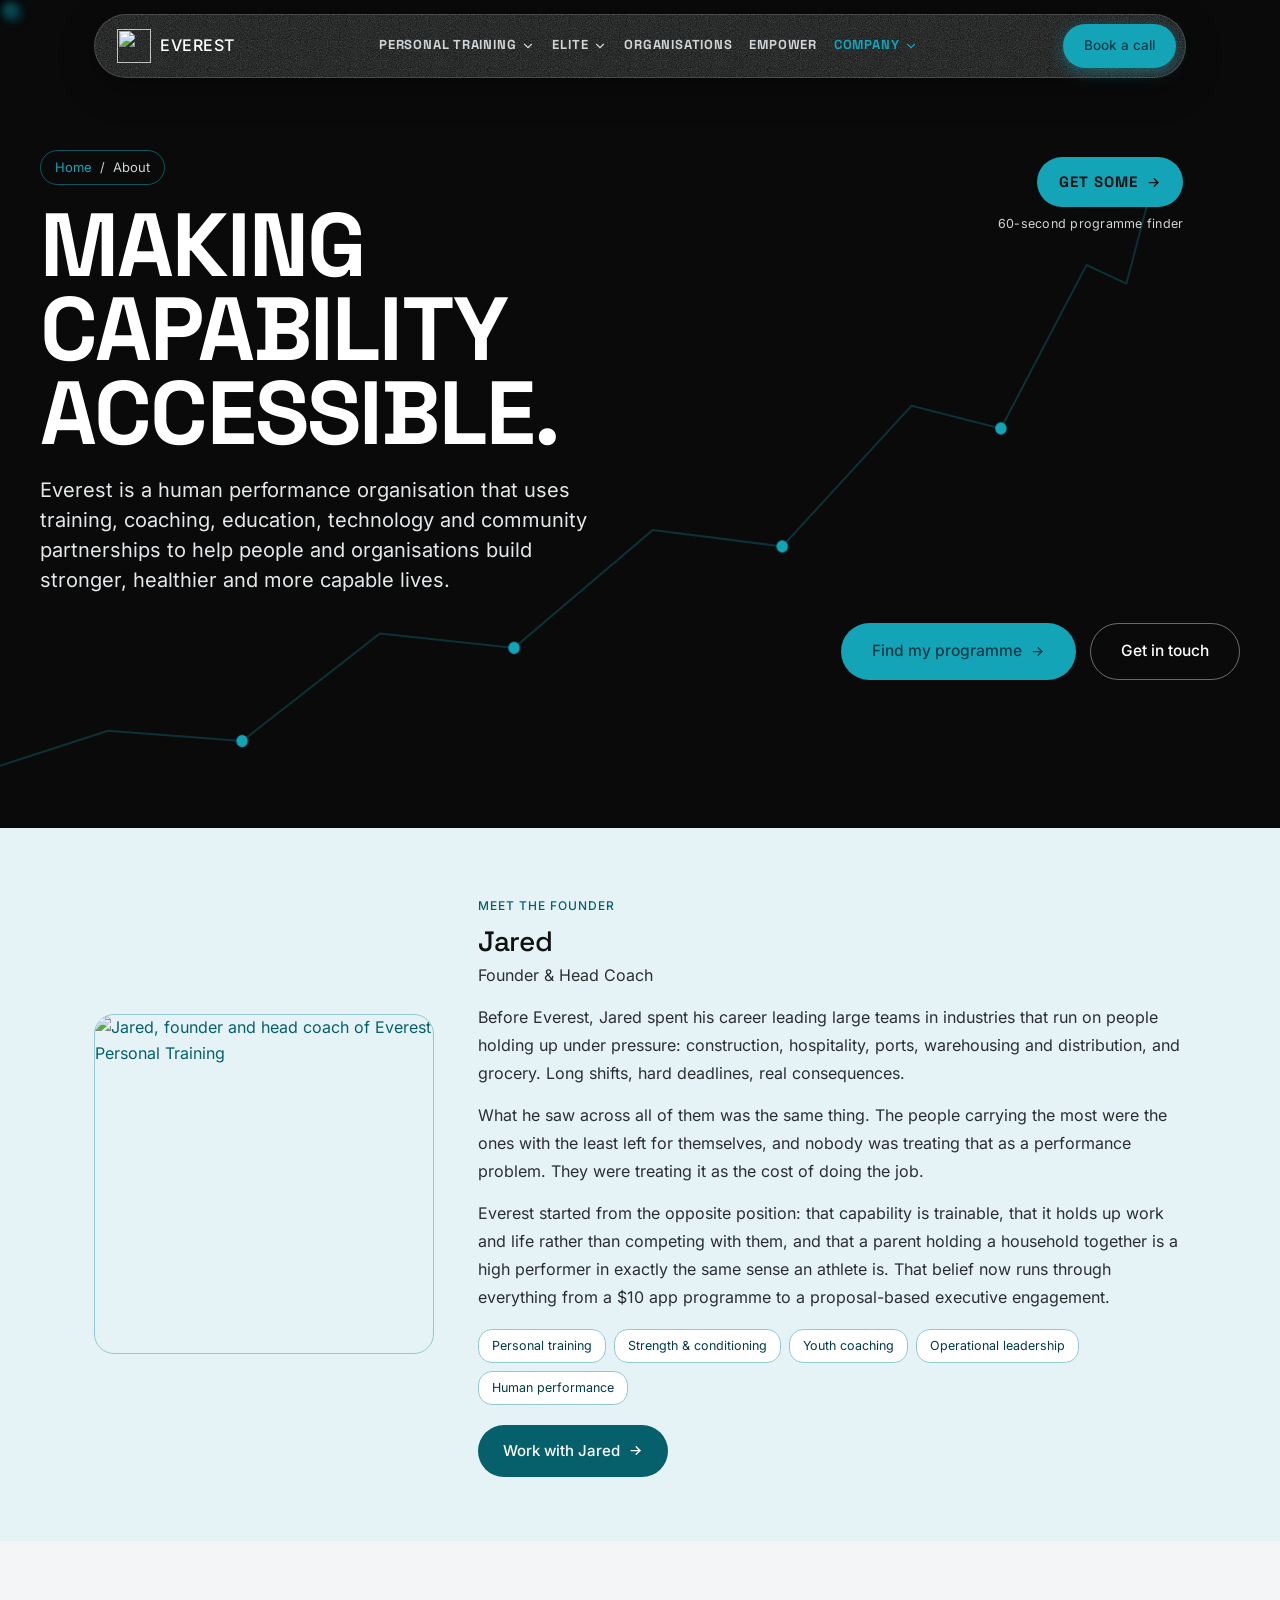
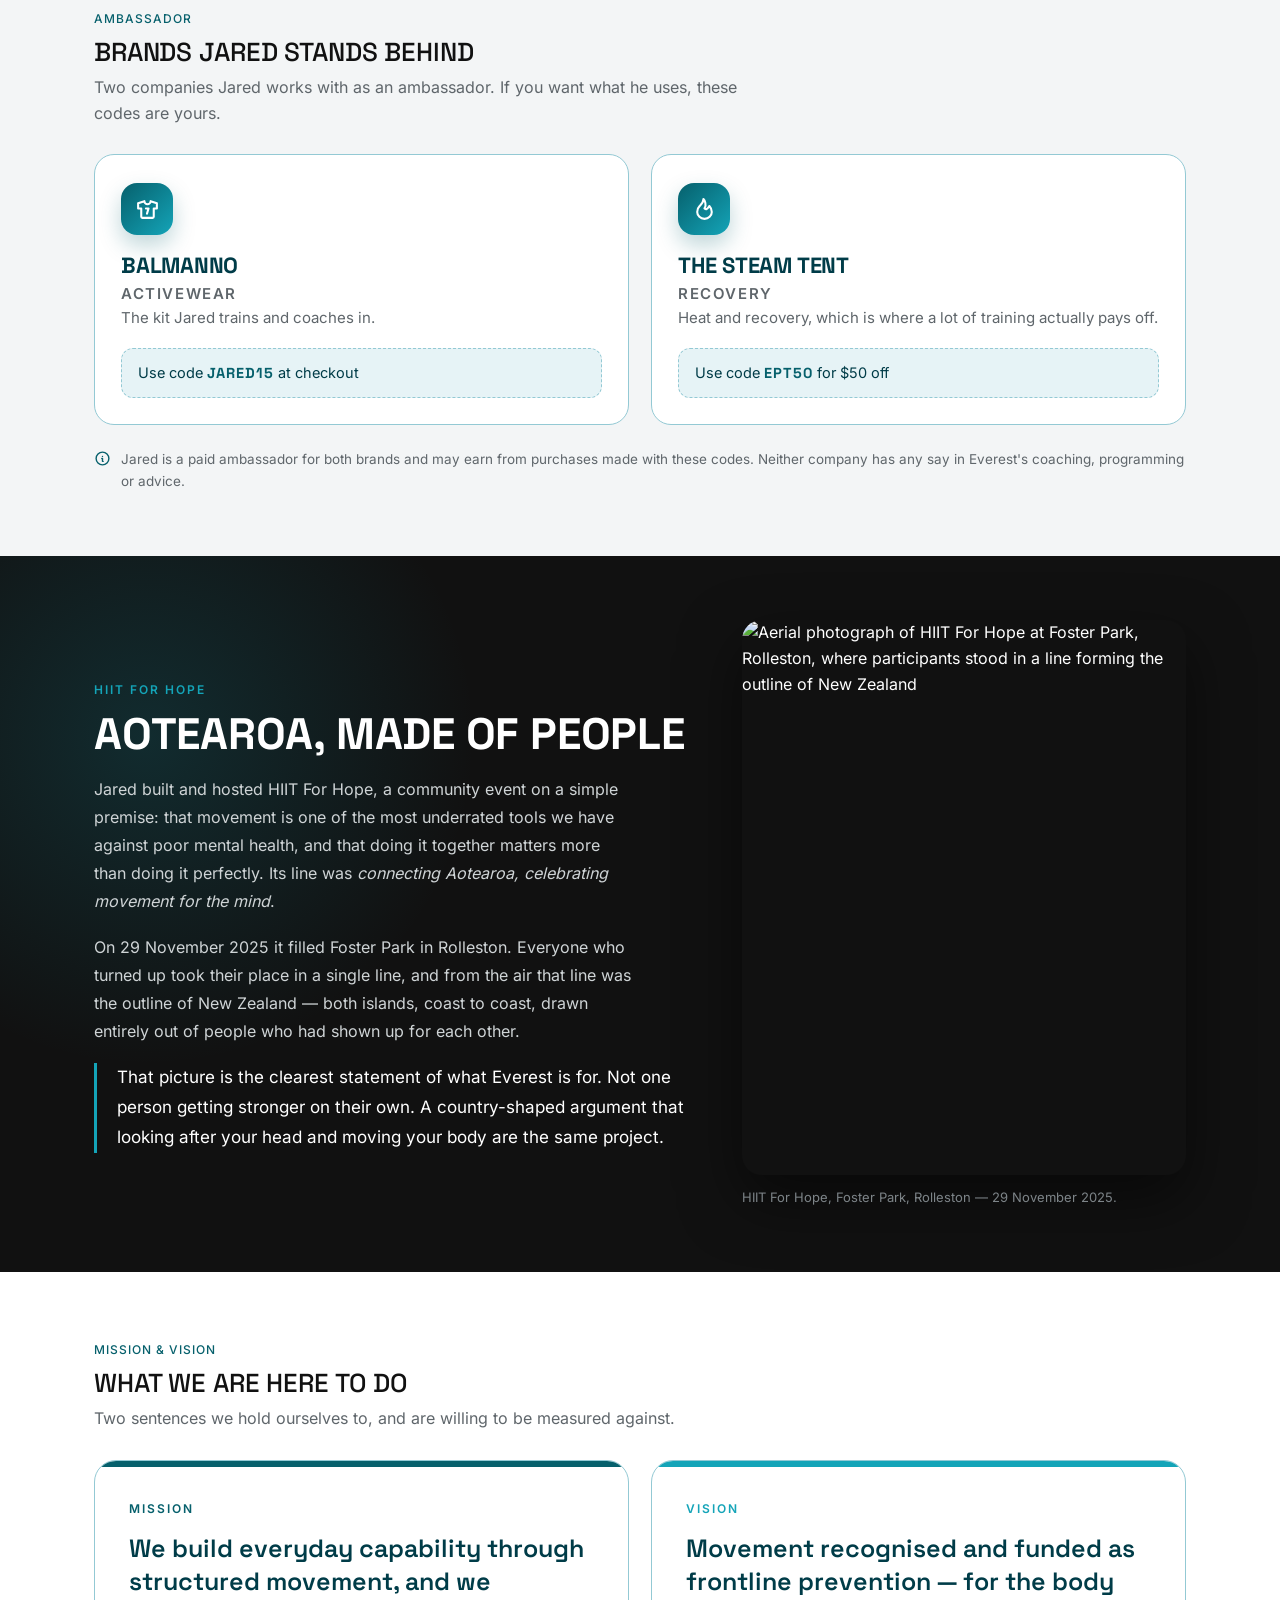
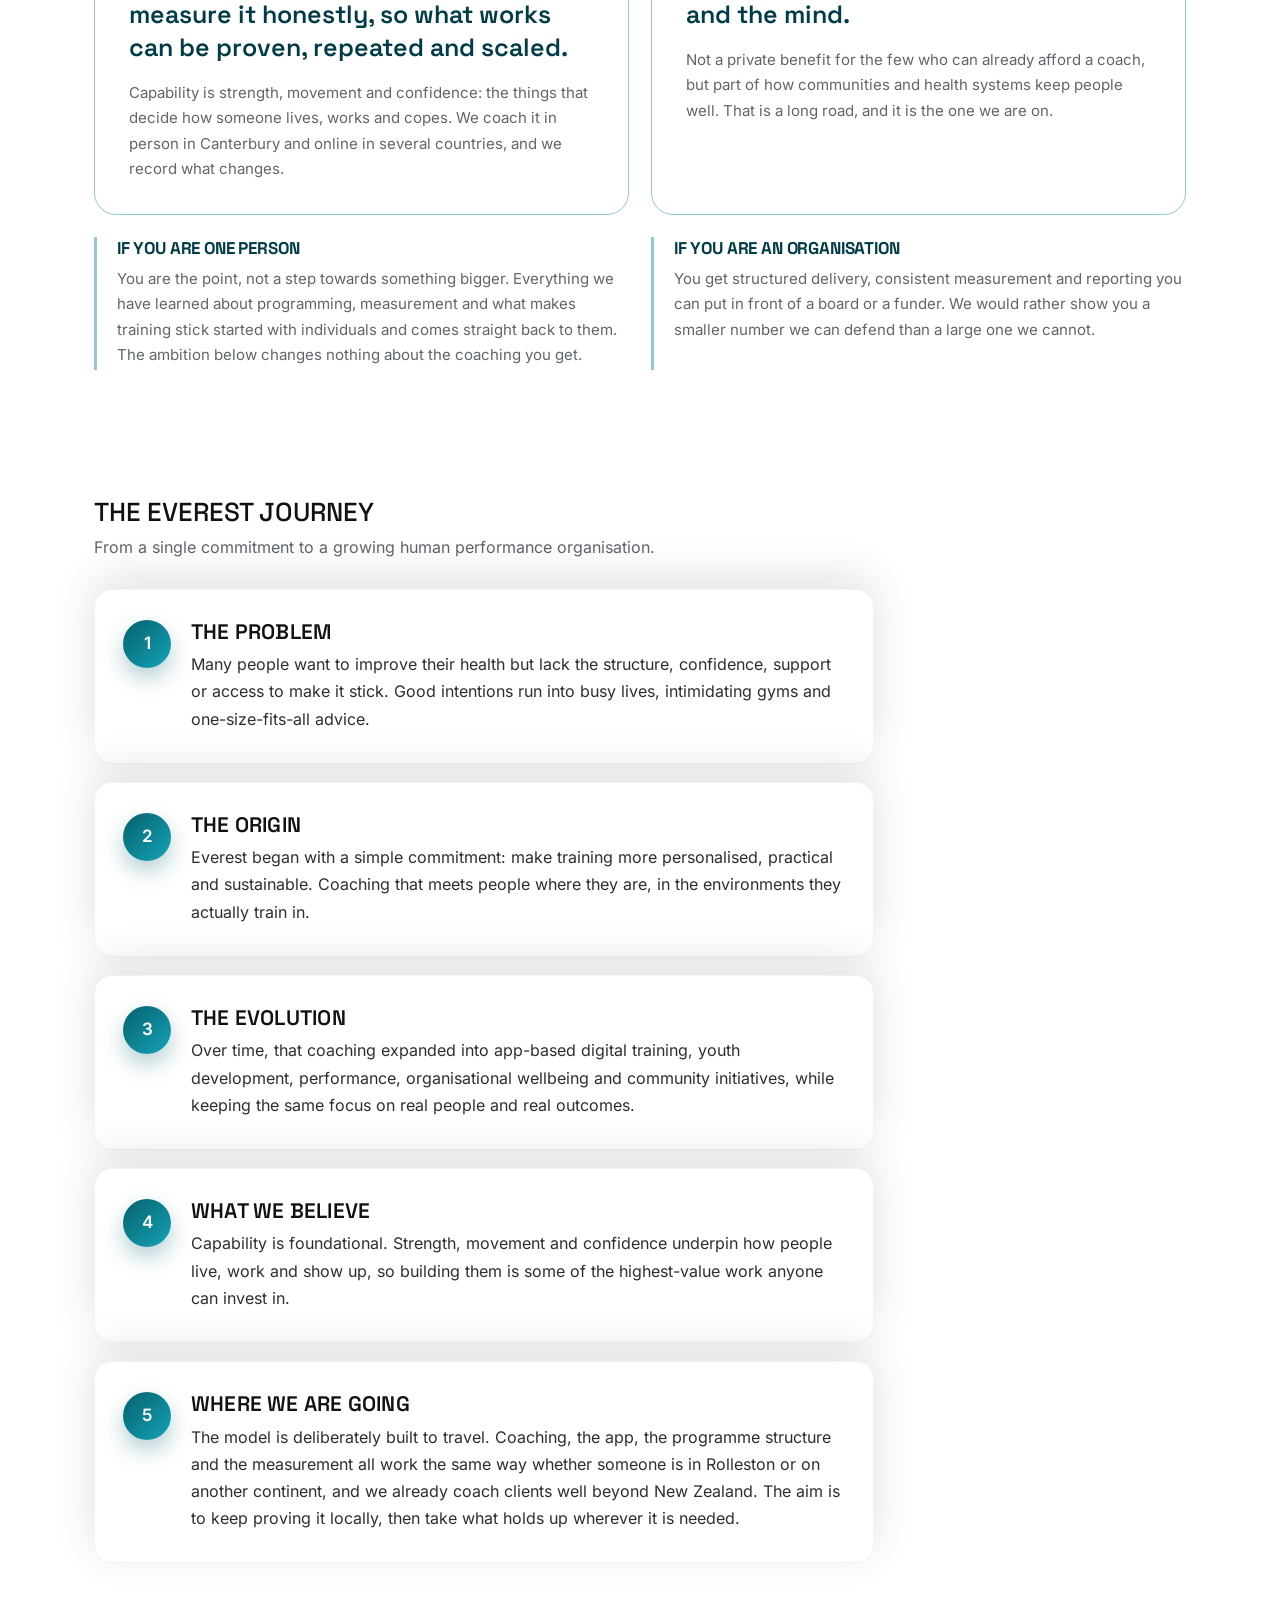
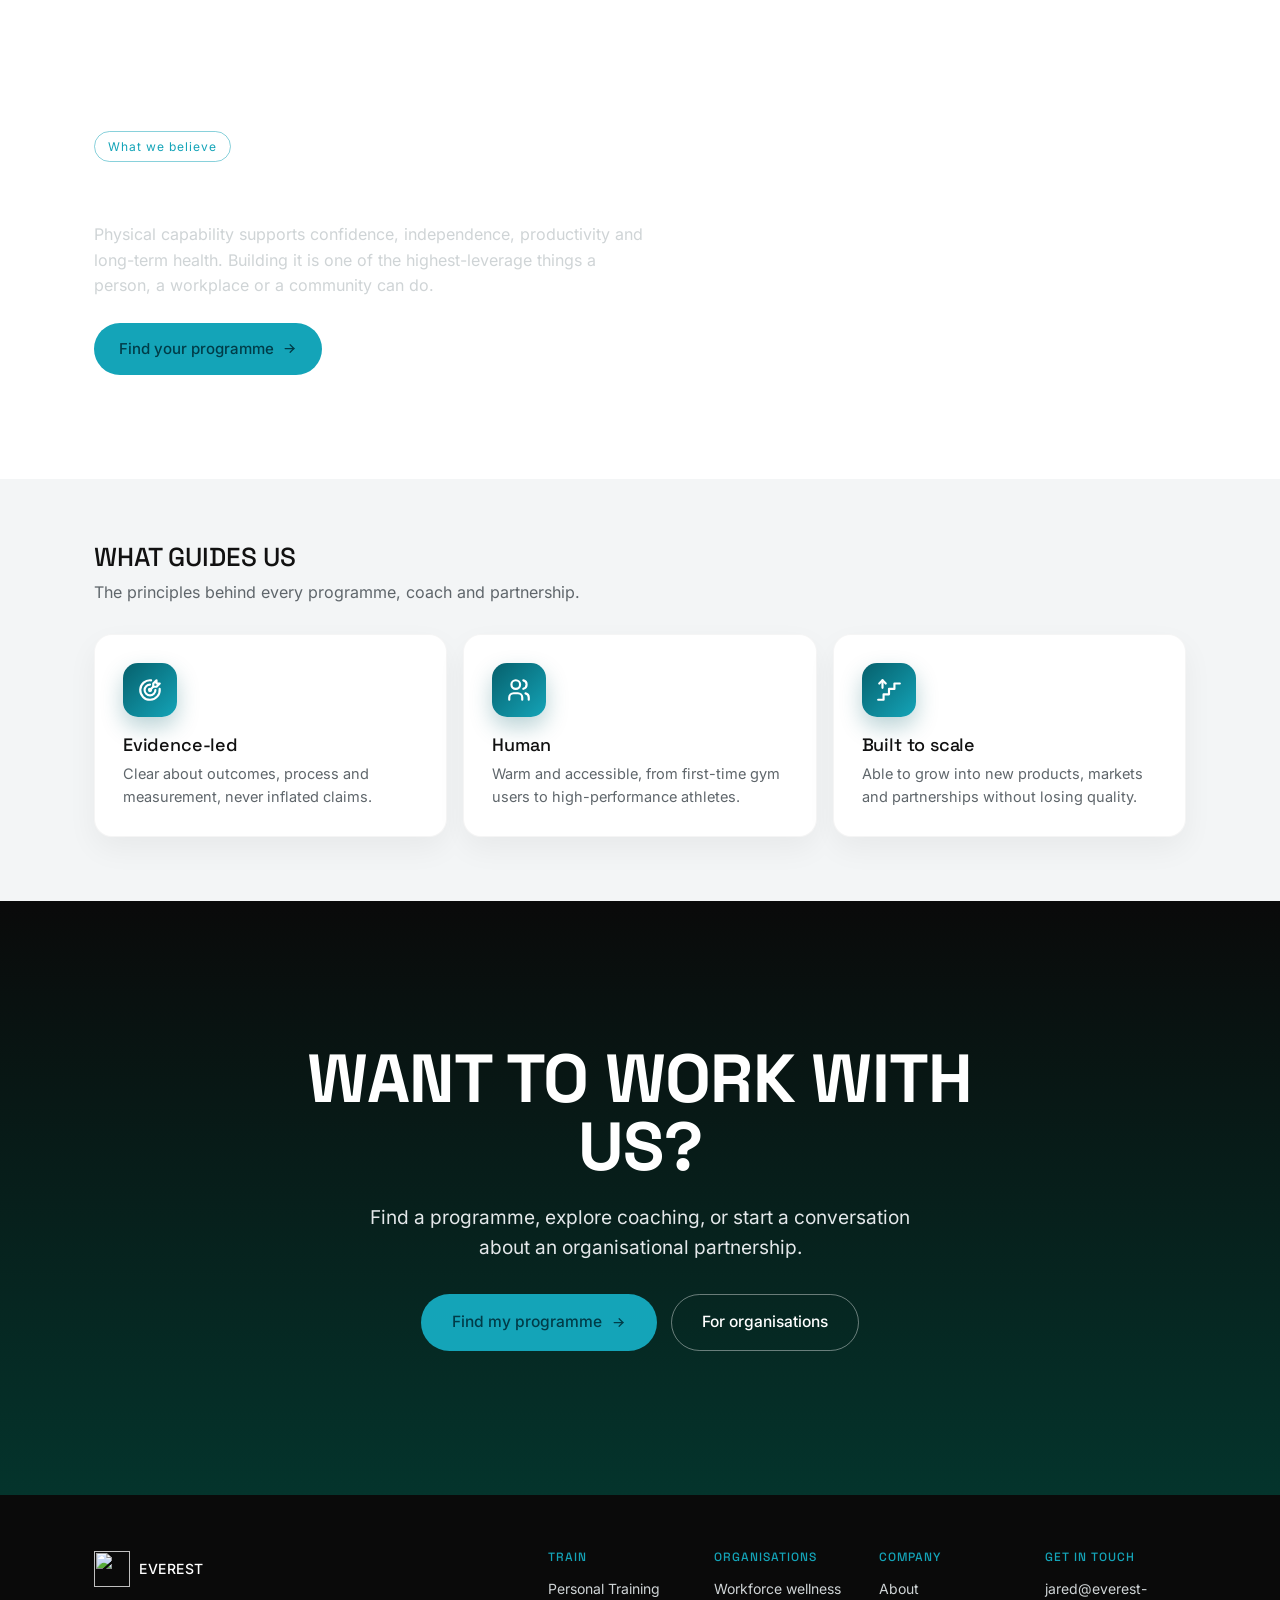
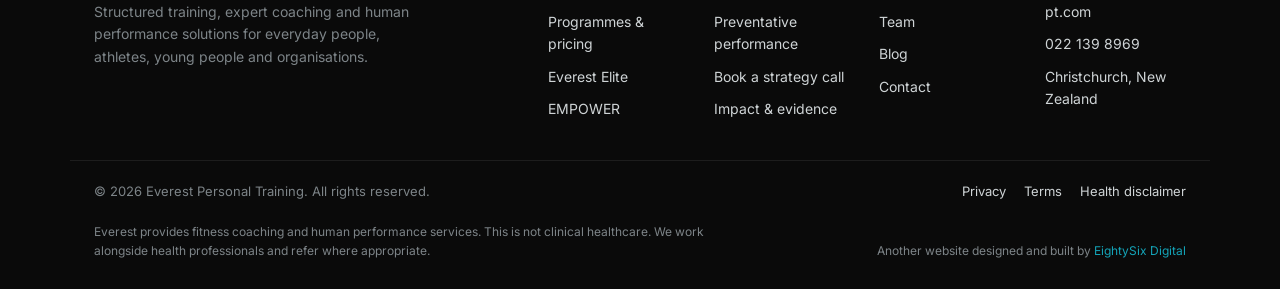
==== commit 4409d0fb: "Add cookieless analytics and a weekly SEO/AEO audit Vercel Web Analytics goes on every page. It is c" ====
--- a/about/index.html
+++ b/about/index.html
@@ -270,5 +270,9 @@
   <div id="sticky-cta"></div>
 
   <script src="/js/layout.js" defer></script>
+  <!-- Vercel Web Analytics: cookieless, aggregate, and served from our own
+       domain, so the site still makes no third-party request. Enable it in
+       the Vercel project (Analytics tab) or this 404s harmlessly. -->
+  <script defer src="/_vercel/insights/script.js"></script>
 </body>
 </html>
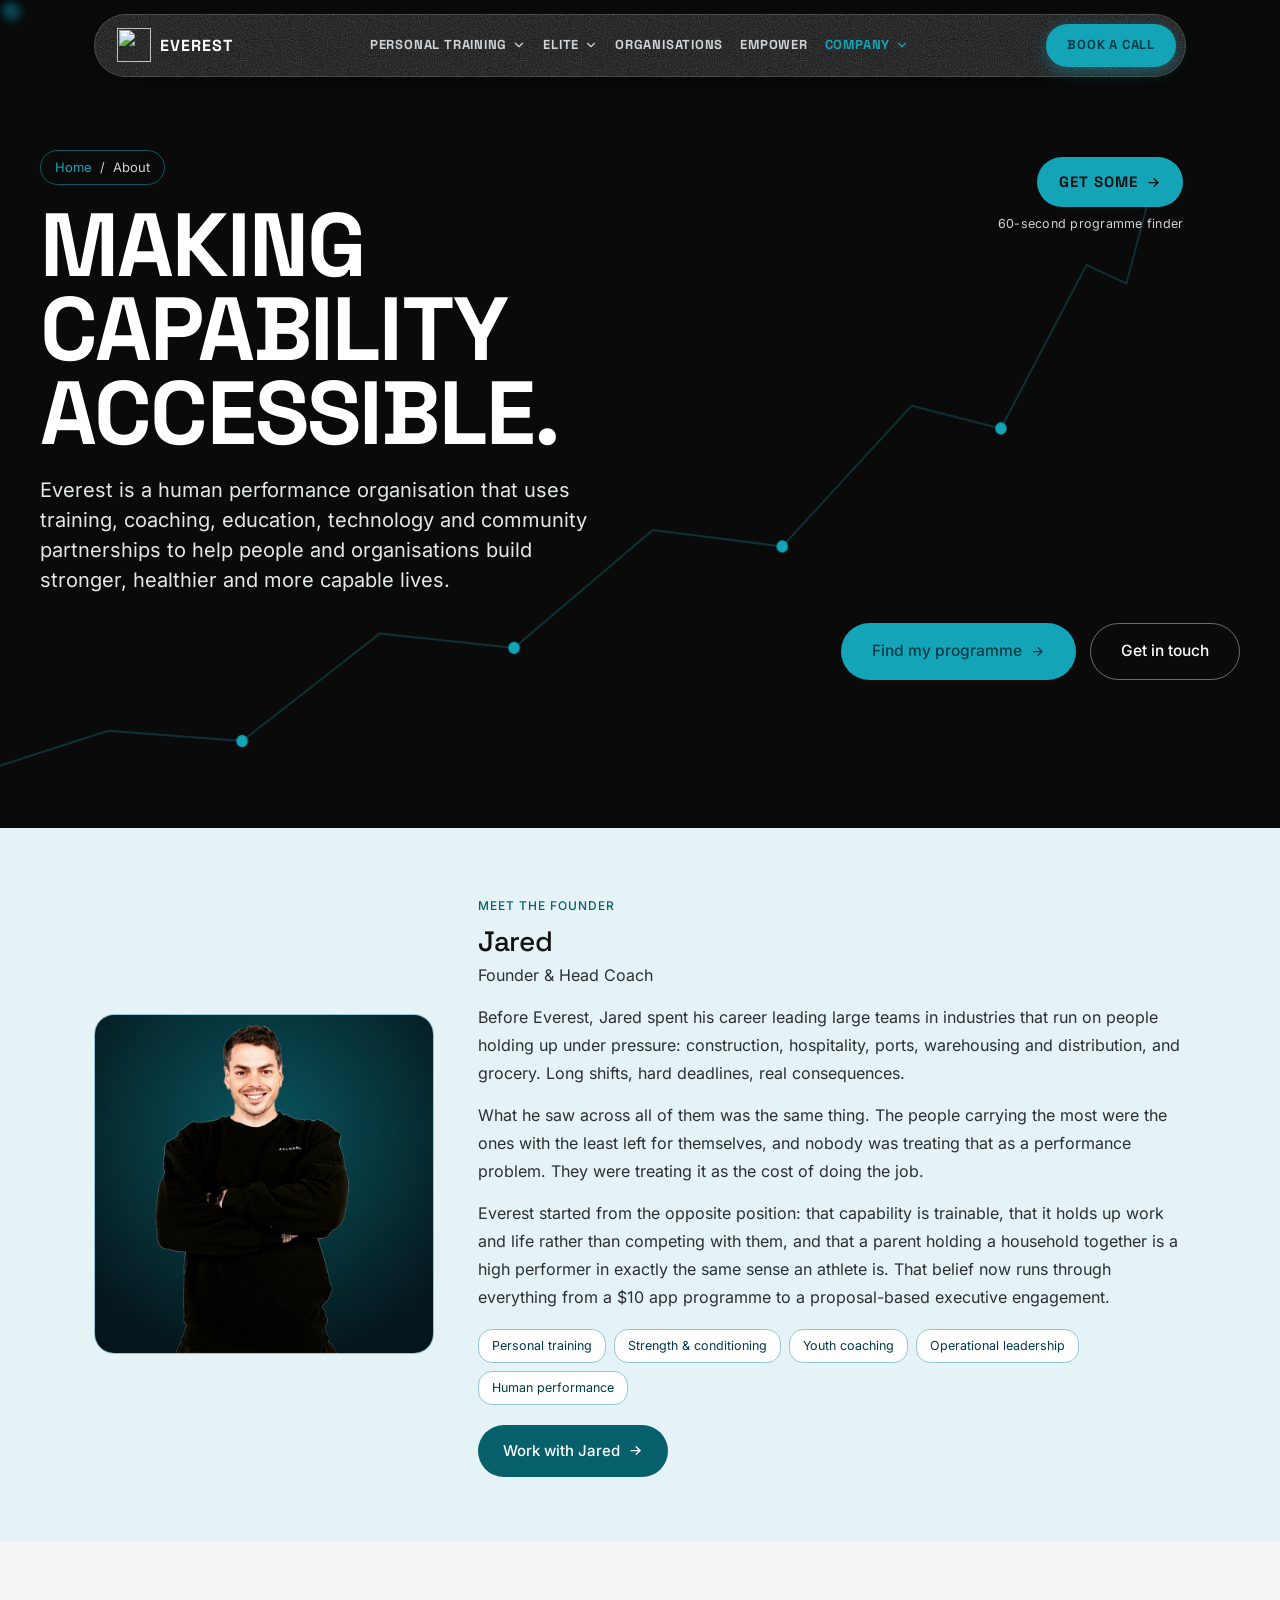
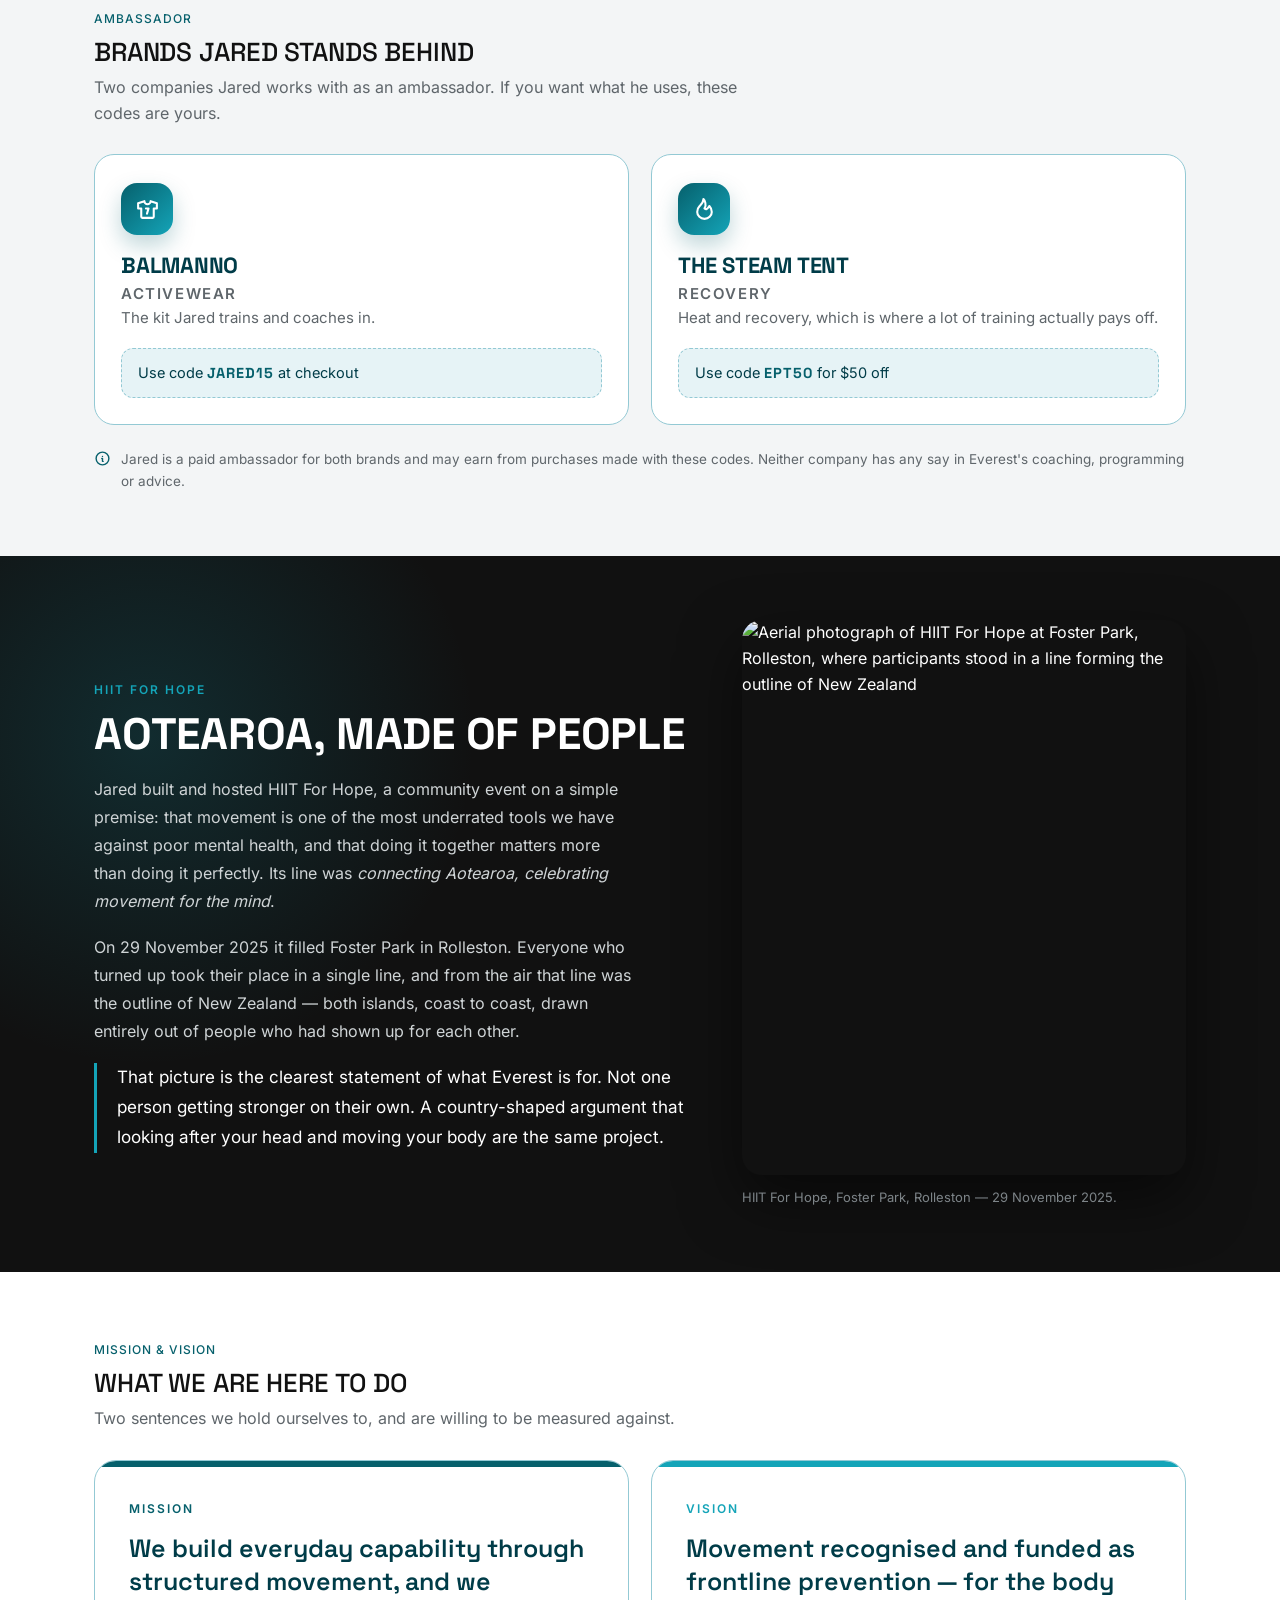
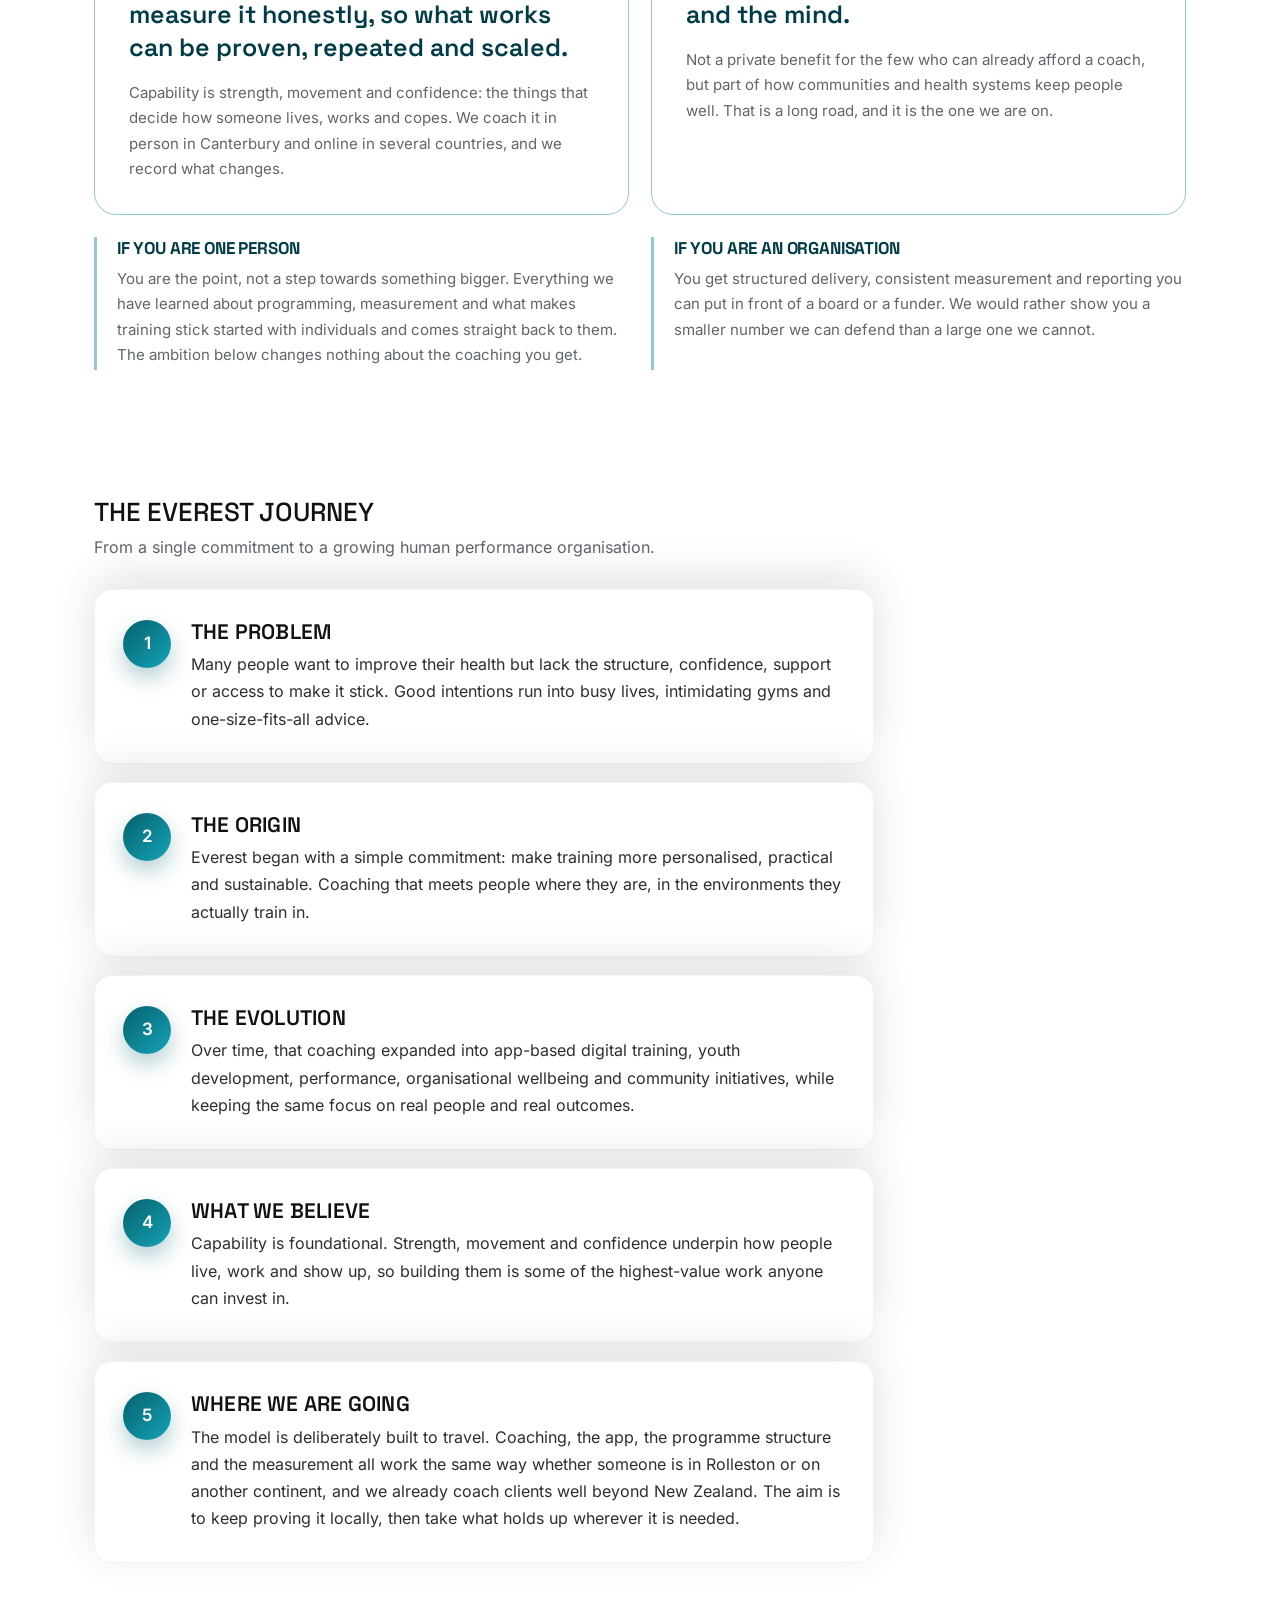
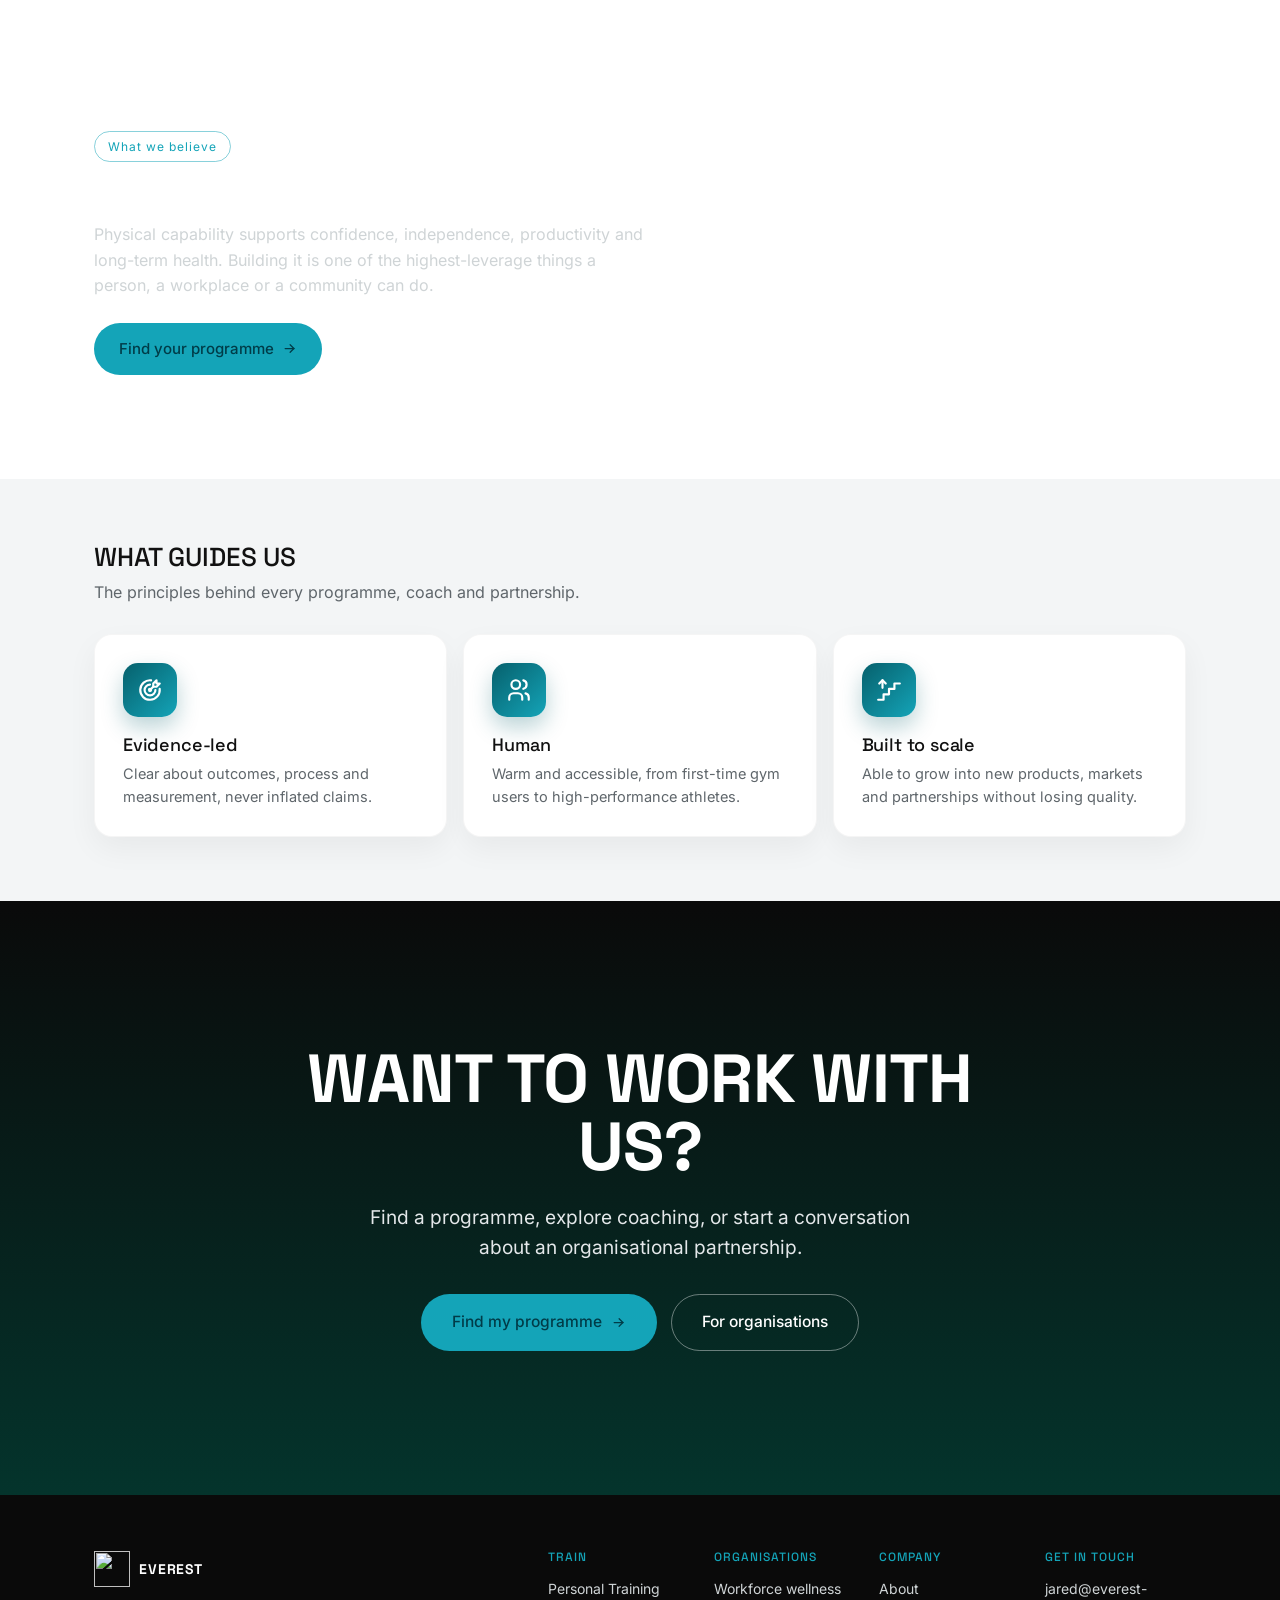
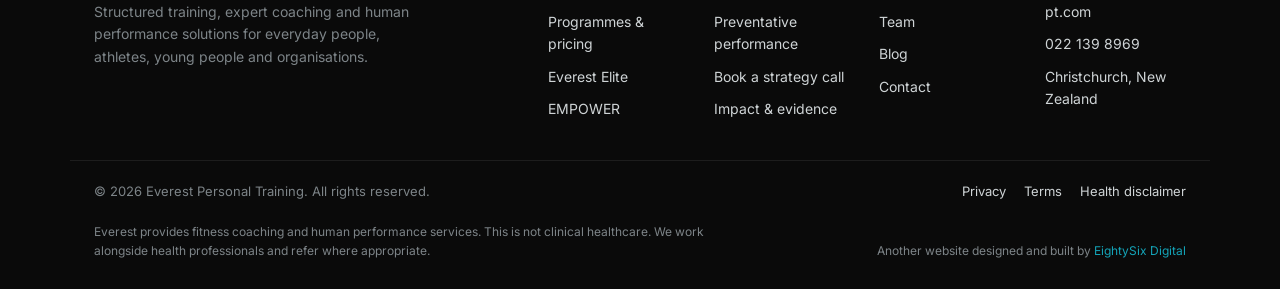
==== commit 12f463da: "Fix the mobile overflow and trail, unify the menu type, and rework the photography The page could be" ====
--- a/about/index.html
+++ b/about/index.html
@@ -65,7 +65,7 @@
       <div class="wrap">
         <div class="founder reveal">
           <div class="founder-photo">
-            <img src="/assets/img/jared-v1.jpg" alt="Jared, founder and head coach of Everest Personal Training" loading="lazy" width="900" height="900" />
+            <img src="/assets/img/jared-v2.jpg" alt="Jared, founder and head coach of Everest Personal Training" loading="lazy" width="900" height="900" />
           </div>
           <div class="founder-body">
             <span class="eyebrow-2">MEET THE FOUNDER</span>
--- a/css/styles.css
+++ b/css/styles.css
@@ -202,7 +202,10 @@
 @supports not ((backdrop-filter: blur(1px)) or (-webkit-backdrop-filter: blur(1px))) {
   .site-header { background: rgba(14,16,16,.95); }
 }
-.logo { display: flex; align-items: center; gap: 9px; font-weight: 500; letter-spacing: .5px; }
+/* The wordmark uses the same face and tracking as the menu beside it. It used to
+   fall through to the body font, so the two read as different typefaces. */
+.logo { display: flex; align-items: center; gap: 9px; font-family: var(--display);
+  font-weight: 700; text-transform: uppercase; letter-spacing: .06em; }
 .site-header .logo { color: #fff; }
 /* No backing plate — the logo sits directly on the dark glass, which is why
    the header had to go dark. Do not put this on a light surface without a
@@ -272,8 +275,8 @@
 @media (max-width: 920px) {
   .nav-group { display: block; }
   .nav-trigger { display: none; }
-  .nav-group-label { display: block; padding: 14px 22px 6px; font-family: var(--font);
-    font-size: 12px; font-weight: 600; letter-spacing: 1.6px; text-transform: uppercase;
+  .nav-group-label { display: block; padding: 14px 22px 6px; font-family: var(--display);
+    font-size: 12px; font-weight: 700; letter-spacing: .12em; text-transform: uppercase;
     color: var(--teal-accent); }
   .nav-sub { position: static; transform: none; opacity: 1; visibility: visible;
     pointer-events: auto; min-width: 0; background: none; border: 0; padding: 0;
@@ -283,7 +286,8 @@
 }
 .nav-cta { display: none; }
 .header-cta { display: flex; align-items: center; gap: 12px; }
-.header-call { padding: 10px 20px; font-size: 13.5px;
+.header-call { padding: 10px 20px; font-family: var(--display); font-size: 13px;
+  font-weight: 700; text-transform: uppercase; letter-spacing: .06em;
   box-shadow: 0 4px 16px rgba(20,164,184,.45); }
 .header-call:hover { box-shadow: 0 7px 20px rgba(20,164,184,.6); transform: translateY(-1px);
   background: var(--teal-deep); color: #fff; }
@@ -439,7 +443,9 @@
   .site-header.nav-open .nav { display: flex; }
   .nav a { padding: 12px 22px; font-size: 15px; }
   .nav-cta { display: block; margin: 10px 22px 12px; padding: 13px 18px; text-align: center;
-    background: var(--teal-accent); color: var(--teal-darkest); font-weight: 500;
+    background: var(--teal-accent); color: var(--teal-darkest);
+    font-family: var(--display); font-size: 14px; font-weight: 700;
+    text-transform: uppercase; letter-spacing: .06em;
     border-radius: var(--radius-pill); }
   .header-call { display: none; }
   .nav-toggle { display: block; }
@@ -920,7 +926,7 @@
 /* Trimmed from 116px/15ch. At the old size the headline alone ran three lines
    deep and pushed the copy beneath it across the line's midpoint, which sits
    at 64% height where the text column reaches. */
-.cine-hero h1 { font-size: clamp(40px, 7vw, 96px); line-height: .94; font-weight: 700;
+.cine-hero .climb-title { font-size: clamp(40px, 7vw, 96px); line-height: .94; font-weight: 700;
   letter-spacing: -0.02em; text-transform: uppercase; max-width: 13ch; }
 
 /* Hero title emerges a word at a time out of the background image: each word
@@ -933,26 +939,26 @@
    The visible h1 is aria-hidden; the real heading for assistive tech and search
    engines is the .visually-hidden h1 at the top of the page, so nothing is
    hidden from them while this plays. */
-.cine-hero h1.climb-title { perspective: 820px; perspective-origin: 24% 55%; }
-.cine-hero h1.climb-title span { display: inline-block; opacity: 0;
+.cine-hero .climb-title { perspective: 820px; perspective-origin: 24% 55%; }
+.cine-hero .climb-title span { display: inline-block; opacity: 0;
   transform: translateZ(-560px);
   animation: wordEmerge .85s cubic-bezier(.17,.78,.3,1) forwards;
   will-change: transform, opacity, filter; }
-.cine-hero h1.climb-title span:nth-child(1) { animation-delay: 1.2s; }
-.cine-hero h1.climb-title span:nth-child(2) { animation-delay: 1.75s; }
-.cine-hero h1.climb-title span:nth-child(3) { animation-delay: 2.3s; }
-.cine-hero h1.climb-title span:nth-child(4) { animation-delay: 2.85s; }
-.cine-hero h1.climb-title span:nth-child(5) { animation-delay: 3.4s; }
-.cine-hero h1.climb-title span:nth-child(6) { animation-delay: 3.95s; }
-.cine-hero h1.climb-title span:nth-child(7) { animation-delay: 4.5s; }
+.cine-hero .climb-title span:nth-child(1) { animation-delay: 1.2s; }
+.cine-hero .climb-title span:nth-child(2) { animation-delay: 1.75s; }
+.cine-hero .climb-title span:nth-child(3) { animation-delay: 2.3s; }
+.cine-hero .climb-title span:nth-child(4) { animation-delay: 2.85s; }
+.cine-hero .climb-title span:nth-child(5) { animation-delay: 3.4s; }
+.cine-hero .climb-title span:nth-child(6) { animation-delay: 3.95s; }
+.cine-hero .climb-title span:nth-child(7) { animation-delay: 4.5s; }
 @keyframes wordEmerge {
   0%   { opacity: 0; transform: translateZ(-560px); filter: blur(11px); }
   40%  { opacity: 1; }
   100% { opacity: 1; transform: translateZ(0); filter: blur(0); }
 }
 @media (prefers-reduced-motion: reduce) {
-  .cine-hero h1.climb-title { perspective: none; }
-  .cine-hero h1.climb-title span { animation: none; opacity: 1; transform: none; filter: none; }
+  .cine-hero .climb-title { perspective: none; }
+  .cine-hero .climb-title span { animation: none; opacity: 1; transform: none; filter: none; }
 }
 .cine-hero .sub { font-family: var(--font); font-size: clamp(16px, 1.8vw, 21px);
   color: #e4e8ea; max-width: 620px; margin: 24px 0 34px; line-height: 1.5; }
@@ -993,6 +999,12 @@
    via .has-glow so it can be dropped onto any dark section. The host needs
    position:relative and overflow:hidden, and its content needs a z-index
    above 0 so the glow stays behind. Purely decorative. */
+/* The glow is deliberately larger than its section (inset: -12%), so the host MUST
+   clip it. A host that did not - the shortened mission and vision band on the
+   homepage - let the glow spill 45px past each edge of a phone, and the whole page
+   could be dragged sideways. Setting these here makes clipping the default rather
+   than something each new section has to remember. */
+.has-glow { position: relative; overflow: hidden; }
 .has-glow::before { content: ''; position: absolute; inset: -12%; z-index: 0;
   pointer-events: none;
   background:
@@ -1315,7 +1327,7 @@
 .result-head i { font-size: 18px; }
 .result-card { display: grid; grid-template-columns: 260px 1fr; background: #fff; color: var(--black);
   border-radius: 20px; overflow: hidden; box-shadow: 0 34px 74px rgba(0,0,0,.45); }
-.result-media { background-image: url('/assets/img/everest365-app-training-v1.webp'); background-size: cover;
+.result-media { background-image: url('/assets/img/everest365-app-training-v2.jpg'); background-size: cover;
   background-position: center; min-height: 230px; }
 .result-body { padding: 30px; }
 .result-body h3 { font-family: var(--display); font-size: 26px; font-weight: 700; margin: 0 0 8px; }
@@ -1324,6 +1336,29 @@
 .result-why li { display: flex; align-items: center; gap: 10px; font-family: var(--font); font-size: 14px; color: #2c2f31; }
 .result-why li i { color: var(--teal-deep); font-size: 18px; flex: 0 0 auto; }
 .result-actions { display: flex; align-items: center; gap: 18px; flex-wrap: wrap; }
+
+/* The price, next to the recommendation rather than a click away. */
+.result-price { display: flex; align-items: baseline; gap: 8px; margin: 0 0 18px; }
+.rp-amount { font-family: var(--display); font-size: 30px; font-weight: 700; color: var(--black); line-height: 1; }
+.rp-amount.rp-tbd { font-size: 20px; color: var(--slate); }
+.rp-term { font-family: var(--font); font-size: 14px; color: var(--slate); }
+
+/* Proof directly under the price, because that is where the doubt is. Shown
+   only when a real review genuinely matches what the finder was told. */
+.result-proof { margin: 18px 0 0; padding: 18px 20px; background: #fff; color: var(--black);
+  border: 1px solid var(--mist-line); border-left: 3px solid var(--teal-accent); border-radius: 12px; }
+.result-proof[hidden] { display: none; }
+.rp-stars { color: var(--teal-deep); font-size: 14px; letter-spacing: 2px; }
+.result-proof blockquote { margin: 8px 0 10px; font-family: var(--font); font-size: 15px;
+  line-height: 1.65; color: #2c2f31; }
+.result-proof figcaption { font-family: var(--font); font-size: 13px; color: var(--slate);
+  display: flex; align-items: center; gap: 8px; flex-wrap: wrap; }
+.result-proof figcaption span { color: var(--slate); }
+.rp-rating { margin-left: auto; color: var(--teal-deep); text-decoration: none; font-weight: 600; }
+.rp-rating:hover, .rp-rating:focus-visible { text-decoration: underline; }
+@media (max-width: 640px) {
+  .rp-rating { margin-left: 0; flex-basis: 100%; }
+}
 .finder-restart { background: none; border: 0; color: var(--slate); font-family: var(--font); font-size: 14px;
   cursor: pointer; text-decoration: underline; padding: 0; }
 .finder-restart:hover { color: var(--teal-deep); }
@@ -2658,7 +2693,7 @@
    One line of vision and one sentence of mission. The two-card version still
    lives on /about/, which is why the .mv-card rules above stay. */
 .mv-short { padding: clamp(56px, 9vh, 88px) 0; }
-.mv-short .wrap { max-width: 920px; }
+.mv-short .wrap { max-width: 920px; position: relative; z-index: 1; }
 .mv-short .eyebrow { margin-bottom: 18px; }
 .mv-short-line { font-family: var(--display); font-weight: 600; font-size: clamp(24px, 3.2vw, 38px);
   line-height: 1.22; letter-spacing: -.01em; color: #fff; margin: 0; }
@@ -2813,3 +2848,60 @@
   .wh-cta { align-self: stretch; justify-content: center; text-align: center; line-height: 1.3;
     border-radius: 16px; }
 }
+
+/* ===== Programme finder: email me my match =====
+   Sits under the result card, inside the same dark panel, and only appears
+   once a result exists. Deliberately not a gate: the recommendation and the
+   price are both already on screen before this is asked for. */
+.result-capture { margin-top: 18px; padding: 20px clamp(18px, 3vw, 26px);
+  background: rgba(255,255,255,.06); border: 1px solid rgba(255,255,255,.14); border-radius: 18px; }
+.result-capture[hidden] { display: none; }
+.rc-lead { font-family: var(--font); font-size: 15px; line-height: 1.6; color: var(--ink-on-dark);
+  margin: 0 0 14px; max-width: 60ch; }
+.rc-lead strong { color: #fff; }
+.rc-fields { display: grid; grid-template-columns: 1fr 1fr auto; gap: 12px; align-items: end; }
+.rc-fields .form-field { margin: 0; }
+.rc-fields label { display: block; font-family: var(--font); font-size: 12px; font-weight: 600;
+  letter-spacing: .6px; text-transform: uppercase; color: var(--teal-on-dark); margin-bottom: 6px; }
+.rc-fields input { width: 100%; font-family: var(--font); font-size: 15px; color: #fff;
+  background: rgba(0,0,0,.28); border: 1px solid rgba(255,255,255,.22); border-radius: 12px;
+  padding: 12px 14px; }
+.rc-fields input:focus-visible { outline: 2px solid var(--teal-accent); outline-offset: 2px; }
+.rc-fields .btn { white-space: nowrap; }
+.rc-note { display: flex; align-items: flex-start; gap: 8px; font-family: var(--font); font-size: 13px;
+  line-height: 1.5; color: var(--grey-muted); margin: 14px 0 0; max-width: 62ch; }
+.rc-status { font-family: var(--font); font-size: 14px; color: var(--teal-on-dark); margin: 10px 0 0; }
+.rc-done { display: flex; align-items: center; gap: 10px; font-family: var(--font); font-size: 15px;
+  color: #fff; margin: 0; }
+.rc-done i { color: var(--teal-accent); }
+@media (max-width: 720px) {
+  .rc-fields { grid-template-columns: 1fr; }
+  .rc-fields .btn { width: 100%; justify-content: center; }
+}
+
+/* Honeypot. Off-screen rather than display:none, because some bots skip
+   anything explicitly hidden, and out of the accessibility tree entirely via
+   aria-hidden and tabindex="-1" on the field itself, so nobody using a screen
+   reader or a keyboard ever meets it. */
+.hp-field { position: absolute; left: -9999px; width: 1px; height: 1px; overflow: hidden; }
+
+/* The status line under a form - the one place a visitor is told what
+   happened after they pressed the button. Hidden until it has something to
+   say, so it never leaves a gap. */
+.form-status { margin-top: 14px; font-size: 14px; }
+.form-status:empty { display: none; }
+
+/* The ascent route on a phone.
+   Its canvas is 1400 units wide, so on a 390px phone it was being squashed to
+   0.28 of its size: a stroke drawn 2 units wide came out at about half a pixel
+   and 26% opacity, which is to say invisible, and the camp markers were squashed
+   into thin slivers. Below 700px js/layout.js now redraws the route in real
+   pixels (a viewBox that matches the screen), so these widths are the widths
+   you see. If the script does not run, these values still apply to the stretched
+   canvas and the line is no worse than it was. */
+@media (max-width: 700px) {
+  .ascent .trail { stroke-width: 3; opacity: .5; }
+  .ascent .trail-climb { stroke-width: 4; filter: drop-shadow(0 0 5px rgba(20,164,184,.75)); }
+  .ascent .node { filter: drop-shadow(0 0 4px rgba(20,164,184,.8)); }
+  .ascent .summit { filter: drop-shadow(0 0 7px rgba(20,164,184,.9)); }
+}
